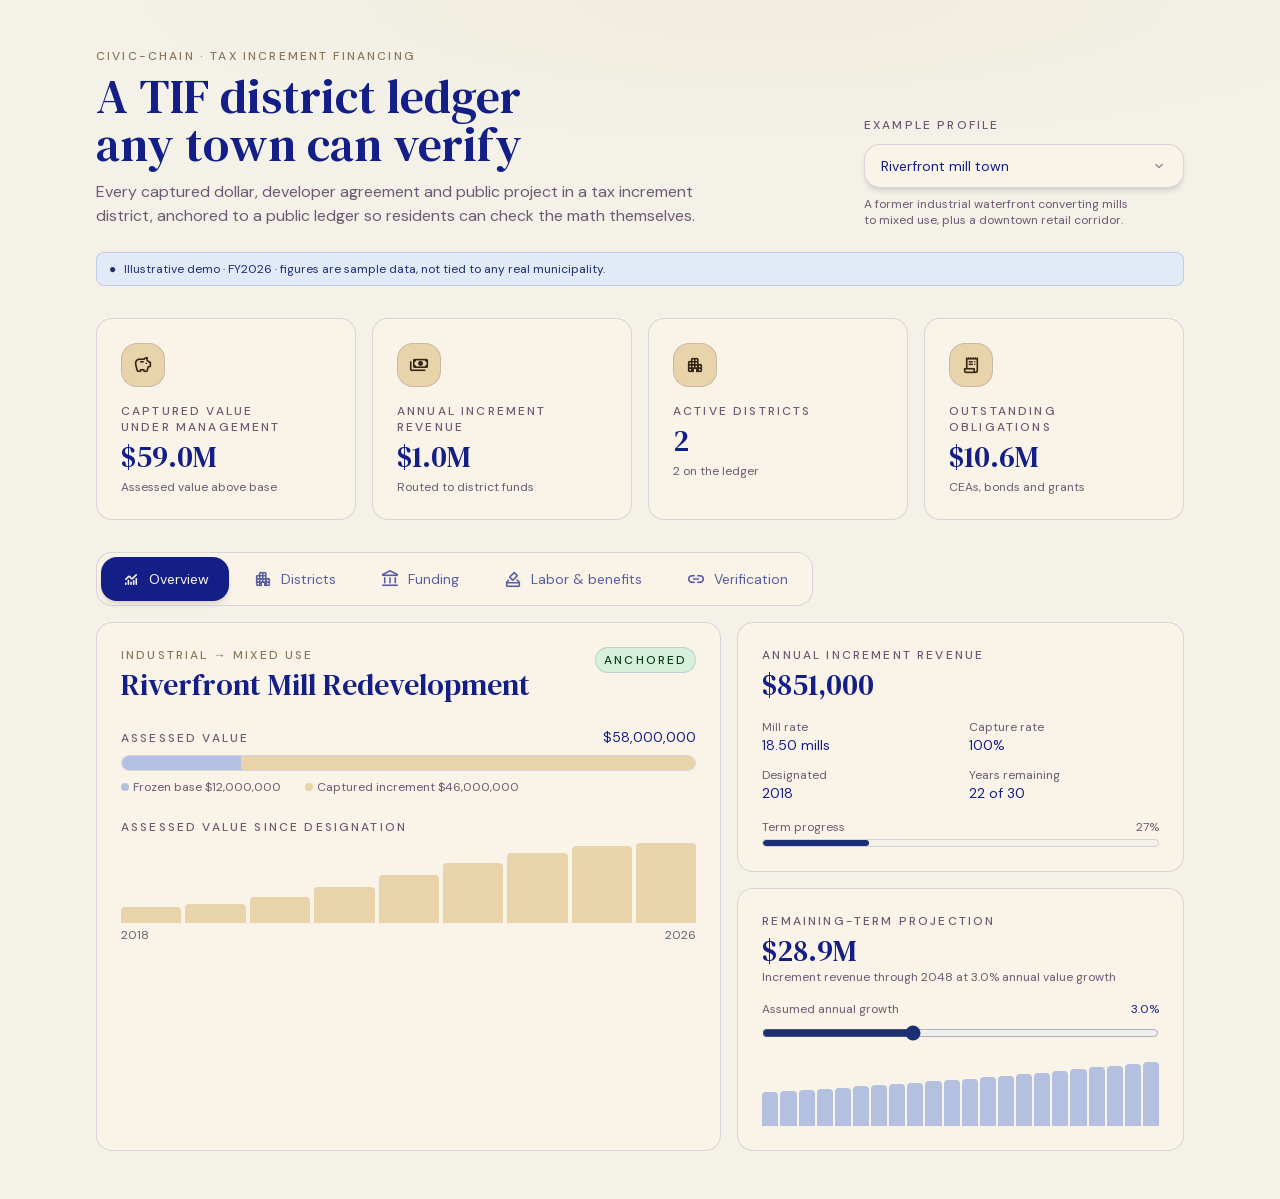
==== index.html @ b34126ed "Add Civic-Chain TIF demo (static bundle) + CTO README Town-agnostic Tax Increment Financing demo: ca" ====
<!DOCTYPE html><html lang="en" class="dm_sans_d89fb377-module__B_rulq__variable dm_serif_text_f4016ba0-module__GzdR8q__variable materialsymbols_67d55a40-module__iyZNXq__variable"><head><meta charSet="utf-8"/><meta name="viewport" content="width=device-width, initial-scale=1"/><link rel="preload" href="/_next/static/media/19155629e56b2aed-s.p.1-yexets919qm.woff2" as="font" crossorigin="" type="font/woff2"/><link rel="preload" href="/_next/static/media/5c285b27cdda1fe8-s.p.2_mbdogr7ni8i.woff2" as="font" crossorigin="" type="font/woff2"/><link rel="stylesheet" href="/_next/static/chunks/31x5f541qaan2.css" data-precedence="next"/><link rel="stylesheet" href="/_next/static/chunks/1svwe5qlc3mb4.css" data-precedence="next"/><link rel="preload" as="script" fetchPriority="low" href="/_next/static/chunks/0evltyps-_69j.js"/><script src="/_next/static/chunks/0n0rui61xd07d.js" async=""></script><script src="/_next/static/chunks/1zg5veasx51wb.js" async=""></script><script src="/_next/static/chunks/3j9pm5otqxm82.js" async=""></script><script src="/_next/static/chunks/turbopack-0pszf2znpla73.js" async=""></script><script src="/_next/static/chunks/1el5-48au3iai.js" async=""></script><script src="/_next/static/chunks/0wm80bg1n35hn.js" async=""></script><script src="/_next/static/chunks/0n3mmz5qof-wd.js" async=""></script><script src="/_next/static/chunks/1zw2zt8p-4kl0.js" async=""></script><script src="/_next/static/chunks/1j52kcwpo0qx_.js" async=""></script><script src="/_next/static/chunks/0-ec484au3zdn.js" async=""></script><script src="/_next/static/chunks/2supyykyu2zxa.js" async=""></script><script src="/_next/static/chunks/3jhwibblhttgg.js" async=""></script><link rel="preload" href="https://www.googletagmanager.com/gtag/js?id=G-XWG2R2RLM5" as="script"/><meta name="next-size-adjust" content=""/><title>Civic-Chain: Tax Increment Financing (Demo)</title><meta name="description" content="Town-agnostic Civic-Chain demo for tax increment financing: captured value, developer agreements, public projects and on-chain verification. Illustrative sample data."/><meta name="application-name" content="Civic-Chain"/><meta property="og:title" content="Civic-Chain | Transparent Municipal Procurement Platform"/><meta property="og:description" content="Civic-Chain is a municipal procurement platform designed for faster payments, transparent records, and clearer public spending."/><meta property="og:url" content="https://civic-chain.com"/><meta property="og:site_name" content="Civic-Chain"/><meta property="og:locale" content="en_US"/><meta property="og:image" content="https://civic-chain.com/brand/civic-chain-social-preview.webp"/><meta property="og:image:type" content="image/webp"/><meta property="og:image:width" content="3840"/><meta property="og:image:height" content="2160"/><meta property="og:image:alt" content="Civic-Chain logo beside a town hall illustration."/><meta property="og:type" content="website"/><meta name="twitter:card" content="summary_large_image"/><meta name="twitter:title" content="Civic-Chain | Transparent Municipal Procurement Platform"/><meta name="twitter:description" content="Civic-Chain is a municipal procurement platform designed for faster payments, transparent records, and clearer public spending."/><meta name="twitter:image" content="https://civic-chain.com/brand/civic-chain-social-preview.webp"/><meta name="twitter:image:alt" content="Civic-Chain logo beside a town hall illustration."/><meta name="twitter:image:type" content="image/webp"/><meta name="twitter:image:width" content="3840"/><meta name="twitter:image:height" content="2160"/><link rel="icon" href="/brand/favico.png" sizes="64x64" type="image/png"/><script src="/_next/static/chunks/0cz1d0mv5g_q7.js" noModule=""></script></head><body><div hidden=""><!--$--><!--/$--></div><script type="application/ld+json">{"@context":"https://schema.org","@type":"Organization","@id":"https://civic-chain.com/#organization","name":"Civic-Chain","url":"https://civic-chain.com","logo":"https://civic-chain.com/brand/civic-chain-logo.svg","description":"Civic-Chain is a municipal procurement platform designed for faster payments, transparent records, and clearer public spending.","founder":[{"@type":"Person","name":"Justin Harvey","jobTitle":"Chief Product Officer","sameAs":"https://www.linkedin.com/in/justin-harvey-cspo/"},{"@type":"Person","name":"Michael Stansfield","jobTitle":"Chief Executive Officer","sameAs":"https://www.linkedin.com/in/michael-s-9144b096/"},{"@type":"Person","name":"Daniel Durante","jobTitle":"Chief Technology Officer","sameAs":"https://www.linkedin.com/in/daniel-durante/"}]}</script><script type="application/ld+json">{"@context":"https://schema.org","@type":"WebSite","@id":"https://civic-chain.com/#website","name":"Civic-Chain","url":"https://civic-chain.com","description":"Civic-Chain is a municipal procurement platform designed for faster payments, transparent records, and clearer public spending.","publisher":{"@id":"https://civic-chain.com/#organization"}}</script><main class="mx-auto min-h-screen w-full max-w-6xl px-4 py-8 lg:px-8 lg:py-12"><header class="flex flex-col gap-6"><div class="flex flex-col justify-between gap-5 md:flex-row md:items-end"><div class="max-w-2xl"><p class="captions text-gold-600">Civic-Chain · Tax increment financing</p><h1 class="mt-2 h4 text-blue-900 lg:h3">A TIF district ledger any town can verify</h1><p class="mt-3 body text-slate-500">Every captured dollar, developer agreement and public project in a tax increment district, anchored to a public ledger so residents can check the math themselves.</p></div><div class="w-full max-w-xs"><label class="captions text-slate-500" for="tif-profile">Example profile</label><button type="button" role="combobox" aria-controls="radix-_R_klbsnnb_" aria-expanded="false" aria-autocomplete="none" dir="ltr" data-state="closed" class="shadow-md rounded-2xl flex min-h-11 w-full items-center justify-between whitespace-nowrap border border-blue-900/10 bg-cream-50 px-4 py-2 body-sm text-foreground data-[placeholder]:text-slate-500 focus:outline-none focus:ring-2 focus:ring-ring focus:ring-offset-2 focus:ring-offset-background disabled:cursor-not-allowed disabled:opacity-50 [&amp;&gt;span]:line-clamp-1 mt-2" id="tif-profile" aria-label="Example municipality profile"><span style="pointer-events:none"></span><span class="material-symbols-rounded icon-sz-xs h-4 w-4 text-slate-500 opacity-70" aria-hidden="true">expand_more</span></button><select aria-hidden="true" tabindex="-1" style="position:absolute;border:0;width:1px;height:1px;padding:0;margin:-1px;overflow:hidden;clip:rect(0, 0, 0, 0);white-space:nowrap;word-wrap:normal"></select><p class="mt-2 body-xs text-slate-500">A former industrial waterfront converting mills to mixed use, plus a downtown retail corridor.</p></div></div><div class="flex items-center gap-2 rounded-lg border border-blue-900/10 bg-blue-100 px-3 py-2 body-xs text-blue-700"><span aria-hidden="true">●</span><span>Illustrative demo · <!-- -->FY2026<!-- --> · figures are sample data, not tied to any real municipality.</span></div></header><div class="mt-8 grid gap-4 sm:grid-cols-2 lg:grid-cols-4"><div class="rounded-2xl surface-card border border-cream-300 bg-cream-50 text-blue-900 ctl-tone-cream p-5 lg:p-6"><span class="inline-flex shrink-0 items-center justify-center size-11 rounded-2xl border border-gold-800/45 bg-gold-300 text-gold-800"><span class="material-symbols-rounded icon-sz-sm" aria-hidden="true">savings</span></span><p class="mt-4 captions text-slate-500">Captured value under management</p><p class="mt-1 h4 tabular-nums text-blue-900">$59.0M</p><p class="mt-1 body-xs text-slate-500">Assessed value above base</p></div><div class="rounded-2xl surface-card border border-cream-300 bg-cream-50 text-blue-900 ctl-tone-cream p-5 lg:p-6"><span class="inline-flex shrink-0 items-center justify-center size-11 rounded-2xl border border-gold-800/45 bg-gold-300 text-gold-800"><span class="material-symbols-rounded icon-sz-sm" aria-hidden="true">payments</span></span><p class="mt-4 captions text-slate-500">Annual increment revenue</p><p class="mt-1 h4 tabular-nums text-blue-900">$1.0M</p><p class="mt-1 body-xs text-slate-500">Routed to district funds</p></div><div class="rounded-2xl surface-card border border-cream-300 bg-cream-50 text-blue-900 ctl-tone-cream p-5 lg:p-6"><span class="inline-flex shrink-0 items-center justify-center size-11 rounded-2xl border border-gold-800/45 bg-gold-300 text-gold-800"><span class="material-symbols-rounded icon-sz-sm" aria-hidden="true">apartment</span></span><p class="mt-4 captions text-slate-500">Active districts</p><p class="mt-1 h4 tabular-nums text-blue-900">2</p><p class="mt-1 body-xs text-slate-500">2 on the ledger</p></div><div class="rounded-2xl surface-card border border-cream-300 bg-cream-50 text-blue-900 ctl-tone-cream p-5 lg:p-6"><span class="inline-flex shrink-0 items-center justify-center size-11 rounded-2xl border border-gold-800/45 bg-gold-300 text-gold-800"><span class="material-symbols-rounded icon-sz-sm" aria-hidden="true">receipt_long</span></span><p class="mt-4 captions text-slate-500">Outstanding obligations</p><p class="mt-1 h4 tabular-nums text-blue-900">$10.6M</p><p class="mt-1 body-xs text-slate-500">CEAs, bonds and grants</p></div></div><section class="mt-8"><div class=""><div role="tablist" aria-label="TIF views" aria-orientation="horizontal" class="inline-flex flex-wrap gap-1 rounded-2xl border border-border bg-cream-50 ctl-tone-cream p-1"><button class="group/button inline-flex items-center justify-center gap-2 whitespace-nowrap font-medium outline-none transition-all duration-[var(--dur-fast)] ease-[var(--ease-soft)] focus-visible:ring-2 focus-visible:ring-ring focus-visible:ring-offset-2 focus-visible:ring-offset-background disabled:pointer-events-none disabled:opacity-50 motion-reduce:transition-none motion-reduce:hover:translate-y-0 motion-reduce:hover:scale-100 [&amp;_svg]:pointer-events-none [&amp;_svg]:size-4 shrink-0 rounded-2xl btn-filled shadow-md hover:shadow-lg active:shadow-md hover:-translate-y-0.5 hover:scale-[1.01] active:translate-y-0 active:scale-[0.985] h-11 px-5 body-sm" id="_R_dbsnnb_-tab-overview" type="button" role="tab" aria-selected="true" aria-controls="_R_dbsnnb_-panel-overview" tabindex="0"><span class="material-symbols-rounded icon-sz-sm" aria-hidden="true">monitoring</span>Overview</button><button class="group/button inline-flex items-center justify-center gap-2 whitespace-nowrap font-medium outline-none transition-all duration-[var(--dur-fast)] ease-[var(--ease-soft)] focus-visible:ring-2 focus-visible:ring-ring focus-visible:ring-offset-2 focus-visible:ring-offset-background disabled:pointer-events-none disabled:opacity-50 motion-reduce:transition-none motion-reduce:hover:translate-y-0 motion-reduce:hover:scale-100 [&amp;_svg]:pointer-events-none [&amp;_svg]:size-4 shrink-0 rounded-2xl btn-ghost active:scale-[0.985] h-11 px-5 body-sm" id="_R_dbsnnb_-tab-districts" type="button" role="tab" aria-selected="false" aria-controls="_R_dbsnnb_-panel-districts" tabindex="-1"><span class="material-symbols-rounded icon-sz-sm" aria-hidden="true">apartment</span>Districts</button><button class="group/button inline-flex items-center justify-center gap-2 whitespace-nowrap font-medium outline-none transition-all duration-[var(--dur-fast)] ease-[var(--ease-soft)] focus-visible:ring-2 focus-visible:ring-ring focus-visible:ring-offset-2 focus-visible:ring-offset-background disabled:pointer-events-none disabled:opacity-50 motion-reduce:transition-none motion-reduce:hover:translate-y-0 motion-reduce:hover:scale-100 [&amp;_svg]:pointer-events-none [&amp;_svg]:size-4 shrink-0 rounded-2xl btn-ghost active:scale-[0.985] h-11 px-5 body-sm" id="_R_dbsnnb_-tab-funding" type="button" role="tab" aria-selected="false" aria-controls="_R_dbsnnb_-panel-funding" tabindex="-1"><span class="material-symbols-rounded icon-sz-sm" aria-hidden="true">account_balance</span>Funding</button><button class="group/button inline-flex items-center justify-center gap-2 whitespace-nowrap font-medium outline-none transition-all duration-[var(--dur-fast)] ease-[var(--ease-soft)] focus-visible:ring-2 focus-visible:ring-ring focus-visible:ring-offset-2 focus-visible:ring-offset-background disabled:pointer-events-none disabled:opacity-50 motion-reduce:transition-none motion-reduce:hover:translate-y-0 motion-reduce:hover:scale-100 [&amp;_svg]:pointer-events-none [&amp;_svg]:size-4 shrink-0 rounded-2xl btn-ghost active:scale-[0.985] h-11 px-5 body-sm" id="_R_dbsnnb_-tab-labor" type="button" role="tab" aria-selected="false" aria-controls="_R_dbsnnb_-panel-labor" tabindex="-1"><span class="material-symbols-rounded icon-sz-sm" aria-hidden="true">how_to_vote</span>Labor &amp; benefits</button><button class="group/button inline-flex items-center justify-center gap-2 whitespace-nowrap font-medium outline-none transition-all duration-[var(--dur-fast)] ease-[var(--ease-soft)] focus-visible:ring-2 focus-visible:ring-ring focus-visible:ring-offset-2 focus-visible:ring-offset-background disabled:pointer-events-none disabled:opacity-50 motion-reduce:transition-none motion-reduce:hover:translate-y-0 motion-reduce:hover:scale-100 [&amp;_svg]:pointer-events-none [&amp;_svg]:size-4 shrink-0 rounded-2xl btn-ghost active:scale-[0.985] h-11 px-5 body-sm" id="_R_dbsnnb_-tab-verify" type="button" role="tab" aria-selected="false" aria-controls="_R_dbsnnb_-panel-verify" tabindex="-1"><span class="material-symbols-rounded icon-sz-sm" aria-hidden="true">link</span>Verification</button></div><div role="tabpanel" id="_R_dbsnnb_-panel-overview" aria-labelledby="_R_dbsnnb_-tab-overview" class="mt-4 body-sm text-current/70"><div class="grid gap-4 lg:grid-cols-[1.4fr_1fr]"><div class="rounded-2xl surface-card border border-cream-300 bg-cream-50 text-blue-900 ctl-tone-cream p-5 lg:p-6"><div class="flex flex-wrap items-start justify-between gap-3"><div><p class="captions text-gold-600">Industrial → mixed use</p><h2 class="mt-1 h4 text-blue-900">Riverfront Mill Redevelopment</h2></div><span class="inline-flex items-center gap-2 captions rounded-2xl border px-2 py-1 border-green-900/12 bg-green-100 text-green-900">Anchored</span></div><div class="mt-6"><div class="flex items-baseline justify-between"><p class="captions text-slate-500">Assessed value</p><p class="body-sm tabular-nums text-blue-900">$58,000,000</p></div><div class="mt-2 flex h-4 w-full overflow-hidden rounded-lg border border-blue-900/10"><div class="h-full bg-blue-300" style="width:20.689655172413794%" aria-hidden="true"></div><div class="h-full bg-gold-300" style="width:79.3103448275862%" aria-hidden="true"></div></div><div class="mt-2 flex flex-wrap gap-x-6 gap-y-1 body-xs text-slate-500"><span class="inline-flex items-center gap-1"><span class="inline-block size-2 rounded-full bg-blue-300" aria-hidden="true"></span>Frozen base <!-- -->$12,000,000</span><span class="inline-flex items-center gap-1"><span class="inline-block size-2 rounded-full bg-gold-300" aria-hidden="true"></span>Captured increment <!-- -->$46,000,000</span></div></div><div class="mt-6"><p class="captions text-slate-500">Assessed value since designation</p><div class="mt-2 flex h-20 items-end gap-1" role="img" aria-label="Assessed value rising since designation"><div class="flex-1 rounded-t-sm bg-gold-300" style="height:20%"></div><div class="flex-1 rounded-t-sm bg-gold-300" style="height:23.4375%"></div><div class="flex-1 rounded-t-sm bg-gold-300" style="height:32.5%"></div><div class="flex-1 rounded-t-sm bg-gold-300" style="height:45.3125%"></div><div class="flex-1 rounded-t-sm bg-gold-300" style="height:60%"></div><div class="flex-1 rounded-t-sm bg-gold-300" style="height:74.6875%"></div><div class="flex-1 rounded-t-sm bg-gold-300" style="height:87.5%"></div><div class="flex-1 rounded-t-sm bg-gold-300" style="height:96.5625%"></div><div class="flex-1 rounded-t-sm bg-gold-300" style="height:100%"></div></div><div class="mt-1 flex justify-between body-xs text-slate-500"><span class="tabular-nums">2018</span><span class="tabular-nums">2026</span></div></div></div><div class="grid gap-4"><div class="rounded-2xl surface-card border border-cream-300 bg-cream-50 text-blue-900 ctl-tone-cream p-5 lg:p-6"><p class="captions text-slate-500">Annual increment revenue</p><p class="mt-1 h4 tabular-nums text-blue-900">$851,000</p><dl class="mt-4 grid grid-cols-2 gap-x-4 gap-y-3 body-sm"><div><dt class="body-xs text-slate-500">Mill rate</dt><dd class="body-sm tabular-nums text-blue-900">18.50 mills</dd></div><div><dt class="body-xs text-slate-500">Capture rate</dt><dd class="body-sm tabular-nums text-blue-900">100%</dd></div><div><dt class="body-xs text-slate-500">Designated</dt><dd class="body-sm tabular-nums text-blue-900">2018</dd></div><div><dt class="body-xs text-slate-500">Years remaining</dt><dd class="body-sm tabular-nums text-blue-900">22 of 30</dd></div></dl><div class="mt-4"><div class="flex items-baseline justify-between body-xs text-slate-500"><span>Term progress</span><span class="tabular-nums">27%</span></div><div class="mt-1 h-2 w-full overflow-hidden rounded-full border border-blue-900/10 bg-cream-100"><div class="h-full rounded-full bg-blue-700" style="width:26.666666666666668%" aria-hidden="true"></div></div></div></div><div class="rounded-2xl surface-card border border-cream-300 bg-cream-50 text-blue-900 ctl-tone-cream p-5 lg:p-6"><p class="captions text-slate-500">Remaining-term projection</p><p class="mt-1 h4 tabular-nums text-blue-900">$28.9M</p><p class="body-xs text-slate-500">Increment revenue through <!-- -->2048<!-- --> at<!-- --> <!-- -->3.0%<!-- --> annual value growth</p><label class="mt-4 flex items-center justify-between body-xs text-slate-500" for="tif-growth"><span>Assumed annual growth</span><span class="tabular-nums text-blue-900">3.0%</span></label><input id="tif-growth" type="range" min="0" max="8" step="0.5" class="mt-2 w-full accent-blue-700" value="3"/><div class="mt-4 flex h-16 items-end gap-0.5" aria-hidden="true"><div class="flex-1 rounded-t-sm bg-blue-300" style="height:53.34133696896658%" title="2027: $883,190"></div><div class="flex-1 rounded-t-sm bg-blue-300" style="height:54.968407436410686%" title="2028: $916,346"></div><div class="flex-1 rounded-t-sm bg-blue-300" style="height:56.64429001787812%" title="2029: $950,496"></div><div class="flex-1 rounded-t-sm bg-blue-300" style="height:58.37044907678958%" title="2030: $985,671"></div><div class="flex-1 rounded-t-sm bg-blue-300" style="height:60.148392907468384%" title="2031: $1,021,901"></div><div class="flex-1 rounded-t-sm bg-blue-300" style="height:61.97967505306756%" title="2032: $1,059,218"></div><div class="flex-1 rounded-t-sm bg-blue-300" style="height:63.8658956630347%" title="2033: $1,097,655"></div><div class="flex-1 rounded-t-sm bg-blue-300" style="height:65.80870289130085%" title="2034: $1,137,244"></div><div class="flex-1 rounded-t-sm bg-blue-300" style="height:67.809794336415%" title="2035: $1,178,022"></div><div class="flex-1 rounded-t-sm bg-blue-300" style="height:69.87091852488254%" title="2036: $1,220,022"></div><div class="flex-1 rounded-t-sm bg-blue-300" style="height:71.99387643900414%" title="2037: $1,263,283"></div><div class="flex-1 rounded-t-sm bg-blue-300" style="height:74.18052309054937%" title="2038: $1,307,841"></div><div class="flex-1 rounded-t-sm bg-blue-300" style="height:76.43276914164097%" title="2039: $1,353,737"></div><div class="flex-1 rounded-t-sm bg-blue-300" style="height:78.75258257426532%" title="2040: $1,401,009"></div><div class="flex-1 rounded-t-sm bg-blue-300" style="height:81.1419904098684%" title="2041: $1,449,699"></div><div class="flex-1 rounded-t-sm bg-blue-300" style="height:83.60308048053956%" title="2042: $1,499,850"></div><div class="flex-1 rounded-t-sm bg-blue-300" style="height:86.13800325333088%" title="2043: $1,551,506"></div><div class="flex-1 rounded-t-sm bg-blue-300" style="height:88.74897370930591%" title="2044: $1,604,711"></div><div class="flex-1 rounded-t-sm bg-blue-300" style="height:91.43827327896021%" title="2045: $1,659,512"></div><div class="flex-1 rounded-t-sm bg-blue-300" style="height:94.20825183570415%" title="2046: $1,715,957"></div><div class="flex-1 rounded-t-sm bg-blue-300" style="height:97.06132974915037%" title="2047: $1,774,096"></div><div class="flex-1 rounded-t-sm bg-blue-300" style="height:100%" title="2048: $1,833,979"></div></div></div></div></div></div></div></section></main><!--$--><!--/$--><script src="/_next/static/chunks/0evltyps-_69j.js" id="_R_" async=""></script><script>(self.__next_f=self.__next_f||[]).push([0])</script><script>self.__next_f.push([1,"1:\"$Sreact.fragment\"\n2:I[39756,[\"/_next/static/chunks/1el5-48au3iai.js\",\"/_next/static/chunks/0wm80bg1n35hn.js\"],\"default\"]\n3:I[37457,[\"/_next/static/chunks/1el5-48au3iai.js\",\"/_next/static/chunks/0wm80bg1n35hn.js\"],\"default\"]\n4:I[79520,[\"/_next/static/chunks/1el5-48au3iai.js\",\"/_next/static/chunks/0wm80bg1n35hn.js\"],\"\"]\n9:I[68027,[\"/_next/static/chunks/1el5-48au3iai.js\",\"/_next/static/chunks/0wm80bg1n35hn.js\"],\"default\",1]\n:HL[\"/_next/static/chunks/31x5f541qaan2.css\",\"style\"]\n:HL[\"/_next/static/chunks/1svwe5qlc3mb4.css\",\"style\"]\n:HL[\"/_next/static/media/19155629e56b2aed-s.p.1-yexets919qm.woff2\",\"font\",{\"crossOrigin\":\"\",\"type\":\"font/woff2\"}]\n:HL[\"/_next/static/media/5c285b27cdda1fe8-s.p.2_mbdogr7ni8i.woff2\",\"font\",{\"crossOrigin\":\"\",\"type\":\"font/woff2\"}]\n"])</script><script>self.__next_f.push([1,"0:{\"P\":null,\"c\":[\"\",\"tif\"],\"q\":\"\",\"i\":false,\"f\":[[[\"\",{\"children\":[\"tif\",{\"children\":[\"__PAGE__\",{}]}]},\"$undefined\",\"$undefined\",16],[[\"$\",\"$1\",\"c\",{\"children\":[[[\"$\",\"link\",\"0\",{\"rel\":\"stylesheet\",\"href\":\"/_next/static/chunks/31x5f541qaan2.css\",\"precedence\":\"next\",\"crossOrigin\":\"$undefined\",\"nonce\":\"$undefined\"}],[\"$\",\"link\",\"1\",{\"rel\":\"stylesheet\",\"href\":\"/_next/static/chunks/1svwe5qlc3mb4.css\",\"precedence\":\"next\",\"crossOrigin\":\"$undefined\",\"nonce\":\"$undefined\"}],[\"$\",\"script\",\"script-0\",{\"src\":\"/_next/static/chunks/1el5-48au3iai.js\",\"async\":true,\"nonce\":\"$undefined\"}],[\"$\",\"script\",\"script-1\",{\"src\":\"/_next/static/chunks/0wm80bg1n35hn.js\",\"async\":true,\"nonce\":\"$undefined\"}]],[\"$\",\"html\",null,{\"lang\":\"en\",\"className\":\"dm_sans_d89fb377-module__B_rulq__variable dm_serif_text_f4016ba0-module__GzdR8q__variable materialsymbols_67d55a40-module__iyZNXq__variable\",\"suppressHydrationWarning\":true,\"children\":[\"$\",\"body\",null,{\"suppressHydrationWarning\":true,\"children\":[[\"$\",\"script\",null,{\"type\":\"application/ld+json\",\"dangerouslySetInnerHTML\":{\"__html\":\"{\\\"@context\\\":\\\"https://schema.org\\\",\\\"@type\\\":\\\"Organization\\\",\\\"@id\\\":\\\"https://civic-chain.com/#organization\\\",\\\"name\\\":\\\"Civic-Chain\\\",\\\"url\\\":\\\"https://civic-chain.com\\\",\\\"logo\\\":\\\"https://civic-chain.com/brand/civic-chain-logo.svg\\\",\\\"description\\\":\\\"Civic-Chain is a municipal procurement platform designed for faster payments, transparent records, and clearer public spending.\\\",\\\"founder\\\":[{\\\"@type\\\":\\\"Person\\\",\\\"name\\\":\\\"Justin Harvey\\\",\\\"jobTitle\\\":\\\"Chief Product Officer\\\",\\\"sameAs\\\":\\\"https://www.linkedin.com/in/justin-harvey-cspo/\\\"},{\\\"@type\\\":\\\"Person\\\",\\\"name\\\":\\\"Michael Stansfield\\\",\\\"jobTitle\\\":\\\"Chief Executive Officer\\\",\\\"sameAs\\\":\\\"https://www.linkedin.com/in/michael-s-9144b096/\\\"},{\\\"@type\\\":\\\"Person\\\",\\\"name\\\":\\\"Daniel Durante\\\",\\\"jobTitle\\\":\\\"Chief Technology Officer\\\",\\\"sameAs\\\":\\\"https://www.linkedin.com/in/daniel-durante/\\\"}]}\"}}],[\"$\",\"script\",null,{\"type\":\"application/ld+json\",\"dangerouslySetInnerHTML\":{\"__html\":\"{\\\"@context\\\":\\\"https://schema.org\\\",\\\"@type\\\":\\\"WebSite\\\",\\\"@id\\\":\\\"https://civic-chain.com/#website\\\",\\\"name\\\":\\\"Civic-Chain\\\",\\\"url\\\":\\\"https://civic-chain.com\\\",\\\"description\\\":\\\"Civic-Chain is a municipal procurement platform designed for faster payments, transparent records, and clearer public spending.\\\",\\\"publisher\\\":{\\\"@id\\\":\\\"https://civic-chain.com/#organization\\\"}}\"}}],[\"$\",\"$L2\",null,{\"parallelRouterKey\":\"children\",\"error\":\"$undefined\",\"errorStyles\":\"$undefined\",\"errorScripts\":\"$undefined\",\"template\":[\"$\",\"$L3\",null,{}],\"templateStyles\":\"$undefined\",\"templateScripts\":\"$undefined\",\"notFound\":[[[\"$\",\"title\",null,{\"children\":\"404: This page could not be found.\"}],[\"$\",\"div\",null,{\"style\":{\"fontFamily\":\"system-ui,\\\"Segoe UI\\\",Roboto,Helvetica,Arial,sans-serif,\\\"Apple Color Emoji\\\",\\\"Segoe UI Emoji\\\"\",\"height\":\"100vh\",\"textAlign\":\"center\",\"display\":\"flex\",\"flexDirection\":\"column\",\"alignItems\":\"center\",\"justifyContent\":\"center\"},\"children\":[\"$\",\"div\",null,{\"children\":[[\"$\",\"style\",null,{\"dangerouslySetInnerHTML\":{\"__html\":\"body{color:#000;background:#fff;margin:0}.next-error-h1{border-right:1px solid rgba(0,0,0,.3)}@media (prefers-color-scheme:dark){body{color:#fff;background:#000}.next-error-h1{border-right:1px solid rgba(255,255,255,.3)}}\"}}],[\"$\",\"h1\",null,{\"className\":\"next-error-h1\",\"style\":{\"display\":\"inline-block\",\"margin\":\"0 20px 0 0\",\"padding\":\"0 23px 0 0\",\"fontSize\":24,\"fontWeight\":500,\"verticalAlign\":\"top\",\"lineHeight\":\"49px\"},\"children\":404}],[\"$\",\"div\",null,{\"style\":{\"display\":\"inline-block\"},\"children\":[\"$\",\"h2\",null,{\"style\":{\"fontSize\":14,\"fontWeight\":400,\"lineHeight\":\"49px\",\"margin\":0},\"children\":\"This page could not be found.\"}]}]]}]}]],[]],\"forbidden\":\"$undefined\",\"unauthorized\":\"$undefined\"}],[\"$\",\"$L4\",null,{\"src\":\"https://www.googletagmanager.com/gtag/js?id=G-XWG2R2RLM5\",\"strategy\":\"afterInteractive\"}],[\"$\",\"$L4\",null,{\"id\":\"gtag-init\",\"strategy\":\"afterInteractive\",\"children\":\"\\n          window.dataLayer = window.dataLayer || [];\\n          function gtag(){dataLayer.push(arguments);}\\n          gtag('js', new Date());\\n          gtag('config', 'G-XWG2R2RLM5');\\n        \"}],[\"$\",\"$L4\",null,{\"id\":\"ms-clarity\",\"strategy\":\"afterInteractive\",\"children\":\"\\n          (function(c,l,a,r,i,t,y){\\n              c[a]=c[a]||function(){(c[a].q=c[a].q||[]).push(arguments)};\\n              t=l.createElement(r);t.async=1;t.src=\\\"https://www.clarity.ms/tag/\\\"+i;\\n              y=l.getElementsByTagName(r)[0];y.parentNode.insertBefore(t,y);\\n          })(window, document, \\\"clarity\\\", \\\"script\\\", \\\"yp4mywizrt\\\");\\n        \"}]]}]}]]}],{\"children\":[\"$L5\",{\"children\":[\"$L6\",{},null,false,null]},null,false,\"$@7\"]},null,false,null],\"$L8\",false]],\"m\":\"$undefined\",\"G\":[\"$9\",[\"$La\",\"$Lb\"]],\"S\":true,\"h\":null,\"s\":\"$undefined\",\"l\":\"$undefined\",\"p\":\"$undefined\",\"d\":\"$undefined\",\"b\":\"DOU7jm4STkRsx7gp9caPb\"}\n"])</script><script>self.__next_f.push([1,"c:I[84134,[\"/_next/static/chunks/1el5-48au3iai.js\",\"/_next/static/chunks/0wm80bg1n35hn.js\",\"/_next/static/chunks/0n3mmz5qof-wd.js\",\"/_next/static/chunks/1zw2zt8p-4kl0.js\",\"/_next/static/chunks/1j52kcwpo0qx_.js\",\"/_next/static/chunks/0-ec484au3zdn.js\",\"/_next/static/chunks/2supyykyu2zxa.js\",\"/_next/static/chunks/3jhwibblhttgg.js\"],\"TifDemo\"]\nd:I[97367,[\"/_next/static/chunks/1el5-48au3iai.js\",\"/_next/static/chunks/0wm80bg1n35hn.js\"],\"OutletBoundary\"]\ne:\"$Sreact.suspense\"\n11:I[97367,[\"/_next/static/chunks/1el5-48au3iai.js\",\"/_next/static/chunks/0wm80bg1n35hn.js\"],\"ViewportBoundary\"]\n13:I[97367,[\"/_next/static/chunks/1el5-48au3iai.js\",\"/_next/static/chunks/0wm80bg1n35hn.js\"],\"MetadataBoundary\"]\n5:[\"$\",\"$1\",\"c\",{\"children\":[null,[\"$\",\"$L2\",null,{\"parallelRouterKey\":\"children\",\"error\":\"$undefined\",\"errorStyles\":\"$undefined\",\"errorScripts\":\"$undefined\",\"template\":[\"$\",\"$L3\",null,{}],\"templateStyles\":\"$undefined\",\"templateScripts\":\"$undefined\",\"notFound\":\"$undefined\",\"forbidden\":\"$undefined\",\"unauthorized\":\"$undefined\"}]]}]\n6:[\"$\",\"$1\",\"c\",{\"children\":[[\"$\",\"$Lc\",null,{}],[[\"$\",\"script\",\"script-0\",{\"src\":\"/_next/static/chunks/0n3mmz5qof-wd.js\",\"async\":true,\"nonce\":\"$undefined\"}],[\"$\",\"script\",\"script-1\",{\"src\":\"/_next/static/chunks/1zw2zt8p-4kl0.js\",\"async\":true,\"nonce\":\"$undefined\"}],[\"$\",\"script\",\"script-2\",{\"src\":\"/_next/static/chunks/1j52kcwpo0qx_.js\",\"async\":true,\"nonce\":\"$undefined\"}],[\"$\",\"script\",\"script-3\",{\"src\":\"/_next/static/chunks/0-ec484au3zdn.js\",\"async\":true,\"nonce\":\"$undefined\"}],[\"$\",\"script\",\"script-4\",{\"src\":\"/_next/static/chunks/2supyykyu2zxa.js\",\"async\":true,\"nonce\":\"$undefined\"}],[\"$\",\"script\",\"script-5\",{\"src\":\"/_next/static/chunks/3jhwibblhttgg.js\",\"async\":true,\"nonce\":\"$undefined\"}]],[\"$\",\"$Ld\",null,{\"children\":[\"$\",\"$e\",null,{\"name\":\"Next.MetadataOutlet\",\"children\":\"$@f\"}]}]]}]\n10:[]\n7:\"$W10\"\n8:[\"$\",\"$1\",\"h\",{\"children\":[null,[\"$\",\"$L11\",null,{\"children\":\"$L12\"}],[\"$\",\"div\",null,{\"hidden\":true,\"children\":[\"$\",\"$L13\",null,{\"children\":[\"$\",\"$e\",null,{\"name\":\"Next.Metadata\",\"children\":\"$L14\"}]}]}],[\"$\",\"meta\",null,{\"name\":\"next-size-adjust\",\"content\":\"\"}]]}]\na:[\"$\",\"link\",\"0\",{\"rel\":\"stylesheet\",\"href\":\"/_next/static/chunks/31x5f541qaan2.css\",\"precedence\":\"next\",\"crossOrigin\":\"$undefined\",\"nonce\":\"$undefined\"}]\nb:[\"$\",\"link\",\"1\",{\"rel\":\"stylesheet\",\"href\":\"/_next/static/chunks/1svwe5qlc3mb4.css\",\"precedence\":\"next\",\"crossOrigin\":\"$undefined\",\"nonce\":\"$undefined\"}]\n"])</script><script>self.__next_f.push([1,"12:[[\"$\",\"meta\",\"0\",{\"charSet\":\"utf-8\"}],[\"$\",\"meta\",\"1\",{\"name\":\"viewport\",\"content\":\"width=device-width, initial-scale=1\"}]]\n"])</script><script>self.__next_f.push([1,"15:I[27201,[\"/_next/static/chunks/1el5-48au3iai.js\",\"/_next/static/chunks/0wm80bg1n35hn.js\"],\"IconMark\"]\nf:null\n"])</script><script>self.__next_f.push([1,"14:[[\"$\",\"title\",\"0\",{\"children\":\"Civic-Chain: Tax Increment Financing (Demo)\"}],[\"$\",\"meta\",\"1\",{\"name\":\"description\",\"content\":\"Town-agnostic Civic-Chain demo for tax increment financing: captured value, developer agreements, public projects and on-chain verification. Illustrative sample data.\"}],[\"$\",\"meta\",\"2\",{\"name\":\"application-name\",\"content\":\"Civic-Chain\"}],[\"$\",\"meta\",\"3\",{\"property\":\"og:title\",\"content\":\"Civic-Chain | Transparent Municipal Procurement Platform\"}],[\"$\",\"meta\",\"4\",{\"property\":\"og:description\",\"content\":\"Civic-Chain is a municipal procurement platform designed for faster payments, transparent records, and clearer public spending.\"}],[\"$\",\"meta\",\"5\",{\"property\":\"og:url\",\"content\":\"https://civic-chain.com\"}],[\"$\",\"meta\",\"6\",{\"property\":\"og:site_name\",\"content\":\"Civic-Chain\"}],[\"$\",\"meta\",\"7\",{\"property\":\"og:locale\",\"content\":\"en_US\"}],[\"$\",\"meta\",\"8\",{\"property\":\"og:image\",\"content\":\"https://civic-chain.com/brand/civic-chain-social-preview.webp\"}],[\"$\",\"meta\",\"9\",{\"property\":\"og:image:type\",\"content\":\"image/webp\"}],[\"$\",\"meta\",\"10\",{\"property\":\"og:image:width\",\"content\":\"3840\"}],[\"$\",\"meta\",\"11\",{\"property\":\"og:image:height\",\"content\":\"2160\"}],[\"$\",\"meta\",\"12\",{\"property\":\"og:image:alt\",\"content\":\"Civic-Chain logo beside a town hall illustration.\"}],[\"$\",\"meta\",\"13\",{\"property\":\"og:type\",\"content\":\"website\"}],[\"$\",\"meta\",\"14\",{\"name\":\"twitter:card\",\"content\":\"summary_large_image\"}],[\"$\",\"meta\",\"15\",{\"name\":\"twitter:title\",\"content\":\"Civic-Chain | Transparent Municipal Procurement Platform\"}],[\"$\",\"meta\",\"16\",{\"name\":\"twitter:description\",\"content\":\"Civic-Chain is a municipal procurement platform designed for faster payments, transparent records, and clearer public spending.\"}],[\"$\",\"meta\",\"17\",{\"name\":\"twitter:image\",\"content\":\"https://civic-chain.com/brand/civic-chain-social-preview.webp\"}],[\"$\",\"meta\",\"18\",{\"name\":\"twitter:image:alt\",\"content\":\"Civic-Chain logo beside a town hall illustration.\"}],[\"$\",\"meta\",\"19\",{\"name\":\"twitter:image:type\",\"content\":\"image/webp\"}],[\"$\",\"meta\",\"20\",{\"name\":\"twitter:image:width\",\"content\":\"3840\"}],[\"$\",\"meta\",\"21\",{\"name\":\"twitter:image:height\",\"content\":\"2160\"}],[\"$\",\"link\",\"22\",{\"rel\":\"icon\",\"href\":\"/brand/favico.png\",\"sizes\":\"64x64\",\"type\":\"image/png\"}],[\"$\",\"$L15\",\"23\",{}]]\n"])</script></body></html>
---- _next/static/chunks/31x5f541qaan2.css ----
@font-face{font-family:DM Sans;font-style:normal;font-weight:100 1000;font-display:swap;src:url(../media/c3cb240f9c892514-s.3z_x6eowsw16y.woff2)format("woff2");unicode-range:U+100-2BA,U+2BD-2C5,U+2C7-2CC,U+2CE-2D7,U+2DD-2FF,U+304,U+308,U+329,U+1D00-1DBF,U+1E00-1E9F,U+1EF2-1EFF,U+2020,U+20A0-20AB,U+20AD-20C4,U+2113,U+2C60-2C7F,U+A720-A7FF}@font-face{font-family:DM Sans;font-style:normal;font-weight:100 1000;font-display:swap;src:url(../media/5c285b27cdda1fe8-s.p.2_mbdogr7ni8i.woff2)format("woff2");unicode-range:U+??,U+131,U+152-153,U+2BB-2BC,U+2C6,U+2DA,U+2DC,U+304,U+308,U+329,U+2000-206F,U+20AC,U+2122,U+2191,U+2193,U+2212,U+2215,U+FEFF,U+FFFD}@font-face{font-family:DM Sans Fallback;src:local(Arial);ascent-override:94.9%;descent-override:29.66%;line-gap-override:0.0%;size-adjust:104.53%}.dm_sans_d89fb377-module__B_rulq__className{font-family:DM Sans,DM Sans Fallback;font-style:normal}.dm_sans_d89fb377-module__B_rulq__variable{--font-dm-sans:"DM Sans", "DM Sans Fallback"}
@font-face{font-family:DM Serif Text;font-style:normal;font-weight:400;font-display:swap;src:url(../media/5f4ff8d7b0e8a26d-s.3nd3skvw9mw41.woff2)format("woff2");unicode-range:U+100-2BA,U+2BD-2C5,U+2C7-2CC,U+2CE-2D7,U+2DD-2FF,U+304,U+308,U+329,U+1D00-1DBF,U+1E00-1E9F,U+1EF2-1EFF,U+2020,U+20A0-20AB,U+20AD-20C4,U+2113,U+2C60-2C7F,U+A720-A7FF}@font-face{font-family:DM Serif Text;font-style:normal;font-weight:400;font-display:swap;src:url(../media/19155629e56b2aed-s.p.1-yexets919qm.woff2)format("woff2");unicode-range:U+??,U+131,U+152-153,U+2BB-2BC,U+2C6,U+2DA,U+2DC,U+304,U+308,U+329,U+2000-206F,U+20AC,U+2122,U+2191,U+2193,U+2212,U+2215,U+FEFF,U+FFFD}@font-face{font-family:DM Serif Text Fallback;src:local(Times New Roman);ascent-override:94.79%;descent-override:30.65%;line-gap-override:0.0%;size-adjust:109.29%}.dm_serif_text_f4016ba0-module__GzdR8q__className{font-family:DM Serif Text,DM Serif Text Fallback;font-style:normal;font-weight:400}.dm_serif_text_f4016ba0-module__GzdR8q__variable{--font-dm-serif-text:"DM Serif Text", "DM Serif Text Fallback"}
@font-face{font-family:materialSymbols;src:url(../media/material_symbols_rounded-s.2hk6cvb2kwivb.woff2)format("woff2");font-display:block;font-weight:100 700}@font-face{font-family:materialSymbols Fallback;src:local(Arial);ascent-override:50.19%;descent-override:4.56%;line-gap-override:0.0%;size-adjust:219.15%}.materialsymbols_67d55a40-module__iyZNXq__className{font-family:materialSymbols,materialSymbols Fallback}.materialsymbols_67d55a40-module__iyZNXq__variable{--font-material-symbols:"materialSymbols", "materialSymbols Fallback"}
---- _next/static/chunks/1svwe5qlc3mb4.css ----
@layer properties{@supports (((-webkit-hyphens:none)) and (not (margin-trim:inline))) or ((-moz-orient:inline) and (not (color:rgb(from red r g b)))){*,:before,:after,::backdrop{--tw-translate-x:0;--tw-translate-y:0;--tw-translate-z:0;--tw-rotate-x:initial;--tw-rotate-y:initial;--tw-rotate-z:initial;--tw-skew-x:initial;--tw-skew-y:initial;--tw-divide-y-reverse:0;--tw-border-style:solid;--tw-gradient-position:initial;--tw-gradient-from:#0000;--tw-gradient-via:#0000;--tw-gradient-to:#0000;--tw-gradient-stops:initial;--tw-gradient-via-stops:initial;--tw-gradient-from-position:0%;--tw-gradient-via-position:50%;--tw-gradient-to-position:100%;--tw-leading:initial;--tw-font-weight:initial;--tw-tracking:initial;--tw-ordinal:initial;--tw-slashed-zero:initial;--tw-numeric-figure:initial;--tw-numeric-spacing:initial;--tw-numeric-fraction:initial;--tw-shadow:0 0 #0000;--tw-shadow-color:initial;--tw-shadow-alpha:100%;--tw-inset-shadow:0 0 #0000;--tw-inset-shadow-color:initial;--tw-inset-shadow-alpha:100%;--tw-ring-color:initial;--tw-ring-shadow:0 0 #0000;--tw-inset-ring-color:initial;--tw-inset-ring-shadow:0 0 #0000;--tw-ring-inset:initial;--tw-ring-offset-width:0px;--tw-ring-offset-color:#fff;--tw-ring-offset-shadow:0 0 #0000;--tw-outline-style:solid;--tw-blur:initial;--tw-brightness:initial;--tw-contrast:initial;--tw-grayscale:initial;--tw-hue-rotate:initial;--tw-invert:initial;--tw-opacity:initial;--tw-saturate:initial;--tw-sepia:initial;--tw-drop-shadow:initial;--tw-drop-shadow-color:initial;--tw-drop-shadow-alpha:100%;--tw-drop-shadow-size:initial;--tw-backdrop-blur:initial;--tw-backdrop-brightness:initial;--tw-backdrop-contrast:initial;--tw-backdrop-grayscale:initial;--tw-backdrop-hue-rotate:initial;--tw-backdrop-invert:initial;--tw-backdrop-opacity:initial;--tw-backdrop-saturate:initial;--tw-backdrop-sepia:initial;--tw-duration:initial;--tw-ease:initial;--tw-content:"";--tw-scale-x:1;--tw-scale-y:1;--tw-scale-z:1}}}@layer theme{:root,:host{--font-sans:var(--font-sans);--font-serif:ui-serif, Georgia, Cambria, "Times New Roman", Times, serif;--font-mono:ui-monospace, SFMono-Regular, Menlo, Monaco, Consolas, "Liberation Mono", "Courier New", monospace;--color-red-900:#82181a;--color-emerald-50:#ecfdf5;--color-emerald-200:#a4f4cf;--color-emerald-400:#00d294;--color-emerald-600:#009767;--color-emerald-700:#007956;--color-emerald-800:#005f46;--color-blue-400:#54a2ff;--color-blue-800:#193cb8;--color-blue-950:#162456;--color-slate-50:#f8fafc;--color-slate-600:#45556c;--color-slate-800:#1d293d;--color-white:#fff;--spacing:.25rem;--container-xs:20rem;--container-sm:24rem;--container-md:28rem;--container-lg:32rem;--container-xl:36rem;--container-2xl:42rem;--container-3xl:48rem;--container-4xl:56rem;--container-5xl:64rem;--container-6xl:72rem;--text-xs:.75rem;--text-xs--line-height:calc(1 / .75);--text-sm:.875rem;--text-sm--line-height:calc(1.25 / .875);--text-base:1rem;--text-base--line-height:calc(1.5 / 1);--text-lg:1.125rem;--text-lg--line-height:calc(1.75 / 1.125);--text-xl:1.25rem;--text-xl--line-height:calc(1.75 / 1.25);--text-2xl:1.5rem;--text-2xl--line-height:calc(2 / 1.5);--text-3xl:1.875rem;--text-3xl--line-height:calc(2.25 / 1.875);--text-4xl:2.25rem;--text-4xl--line-height:calc(2.5 / 2.25);--text-5xl:3rem;--text-5xl--line-height:1;--text-6xl:3.75rem;--text-6xl--line-height:1;--text-8xl:6rem;--text-8xl--line-height:1;--font-weight-normal:400;--font-weight-medium:500;--font-weight-semibold:600;--font-weight-bold:700;--tracking-tight:-.025em;--tracking-normal:0em;--tracking-wide:.025em;--tracking-wider:.05em;--tracking-widest:.1em;--leading-tight:1.25;--leading-snug:1.375;--leading-relaxed:1.625;--radius-sm:.25rem;--radius-md:.375rem;--radius-lg:.5rem;--radius-xl:.75rem;--radius-2xl:1rem;--shadow-xl:0 20px 25px -5px #0000001a, 0 8px 10px -6px #0000001a;--ease-out:cubic-bezier(0, 0, .2, 1);--animate-spin:spin 1s linear infinite;--animate-pulse:pulse 2s cubic-bezier(.4, 0, .6, 1) infinite;--animate-bounce:bounce 1s infinite;--blur-sm:8px;--blur-md:12px;--default-transition-duration:.15s;--default-transition-timing-function:cubic-bezier(.4, 0, .2, 1);--default-font-family:var(--font-sans);--default-mono-font-family:var(--font-mono);--font-display:var(--font-display)}@supports (color:lab(0% 0 0)){:root,:host{--color-red-900:lab(28.5139% 44.5539 29.0463);--color-emerald-50:lab(97.8462% -6.94966 1.85487);--color-emerald-200:lab(90.2247% -31.039 9.47084);--color-emerald-400:lab(75.0771% -60.7313 19.4147);--color-emerald-600:lab(55.0481% -49.9246 15.93);--color-emerald-700:lab(44.4871% -41.0396 11.0361);--color-emerald-800:lab(35.3675% -33.1188 8.04002);--color-blue-400:lab(65.0361% -1.42065 -56.9802);--color-blue-800:lab(30.2514% 27.7853 -70.2699);--color-blue-950:lab(15.6723% 8.86232 -32.2945);--color-slate-50:lab(98.1434% -.369519 -1.05966);--color-slate-600:lab(35.5623% -1.74978 -15.4316);--color-slate-800:lab(16.132% -.318035 -14.6672)}}}@layer base{*,:after,:before,::backdrop{box-sizing:border-box;border:0 solid;margin:0;padding:0}::file-selector-button{box-sizing:border-box;border:0 solid;margin:0;padding:0}html,:host{-webkit-text-size-adjust:100%;tab-size:4;line-height:1.5;font-family:var(--default-font-family,ui-sans-serif, system-ui, sans-serif, "Apple Color Emoji", "Segoe UI Emoji", "Segoe UI Symbol", "Noto Color Emoji");font-feature-settings:var(--default-font-feature-settings,normal);font-variation-settings:var(--default-font-variation-settings,normal);-webkit-tap-highlight-color:transparent}hr{height:0;color:inherit;border-top-width:1px}abbr:where([title]){-webkit-text-decoration:underline dotted;text-decoration:underline dotted}h1,h2,h3,h4,h5,h6{font-size:inherit;font-weight:inherit}a{color:inherit;-webkit-text-decoration:inherit;-webkit-text-decoration:inherit;-webkit-text-decoration:inherit;-webkit-text-decoration:inherit;text-decoration:inherit}b,strong{font-weight:bolder}code,kbd,samp,pre{font-family:var(--default-mono-font-family,ui-monospace, SFMono-Regular, Menlo, Monaco, Consolas, "Liberation Mono", "Courier New", monospace);font-feature-settings:var(--default-mono-font-feature-settings,normal);font-variation-settings:var(--default-mono-font-variation-settings,normal);font-size:1em}small{font-size:80%}sub,sup{vertical-align:baseline;font-size:75%;line-height:0;position:relative}sub{bottom:-.25em}sup{top:-.5em}table{text-indent:0;border-color:inherit;border-collapse:collapse}:-moz-focusring{outline:auto}progress{vertical-align:baseline}summary{display:list-item}ol,ul,menu{list-style:none}img,svg,video,canvas,audio,iframe,embed,object{vertical-align:middle;display:block}img,video{max-width:100%;height:auto}button,input,select,optgroup,textarea{font:inherit;font-feature-settings:inherit;font-variation-settings:inherit;letter-spacing:inherit;color:inherit;opacity:1;background-color:#0000;border-radius:0}::file-selector-button{font:inherit;font-feature-settings:inherit;font-variation-settings:inherit;letter-spacing:inherit;color:inherit;opacity:1;background-color:#0000;border-radius:0}:where(select:is([multiple],[size])) optgroup{font-weight:bolder}:where(select:is([multiple],[size])) optgroup option{padding-inline-start:20px}::file-selector-button{margin-inline-end:4px}::placeholder{opacity:1}@supports (not ((-webkit-appearance:-apple-pay-button))) or (contain-intrinsic-size:1px){::placeholder{color:currentColor}@supports (color:color-mix(in lab, red, red)){::placeholder{color:color-mix(in oklab, currentcolor 50%, transparent)}}}textarea{resize:vertical}::-webkit-search-decoration{-webkit-appearance:none}::-webkit-date-and-time-value{min-height:1lh;text-align:inherit}::-webkit-datetime-edit{display:inline-flex}::-webkit-datetime-edit-fields-wrapper{padding:0}::-webkit-datetime-edit{padding-block:0}::-webkit-datetime-edit-year-field{padding-block:0}::-webkit-datetime-edit-month-field{padding-block:0}::-webkit-datetime-edit-day-field{padding-block:0}::-webkit-datetime-edit-hour-field{padding-block:0}::-webkit-datetime-edit-minute-field{padding-block:0}::-webkit-datetime-edit-second-field{padding-block:0}::-webkit-datetime-edit-millisecond-field{padding-block:0}::-webkit-datetime-edit-meridiem-field{padding-block:0}::-webkit-calendar-picker-indicator{line-height:1}:-moz-ui-invalid{box-shadow:none}button,input:where([type=button],[type=reset],[type=submit]){appearance:button}::file-selector-button{appearance:button}::-webkit-inner-spin-button{height:auto}::-webkit-outer-spin-button{height:auto}[hidden]:where(:not([hidden=until-found])){display:none!important}:where(.body-xs,.body-sm,.body,.body-bold,.body-lg,.body-xl,.h4,.h3,.h2,.h1){color:var(--foreground)}:where(.captions){color:var(--slate-500)}}@layer components;@layer utilities{.pointer-events-none{pointer-events:none}.collapse{visibility:collapse}.invisible{visibility:hidden}.visible{visibility:visible}.sr-only{clip-path:inset(50%);white-space:nowrap;border-width:0;width:1px;height:1px;margin:-1px;padding:0;position:absolute;overflow:hidden}.absolute{position:absolute}.fixed{position:fixed}.relative{position:relative}.static{position:static}.sticky{position:sticky}.-inset-3{inset:calc(var(--spacing) * -3)}.inset-0{inset:calc(var(--spacing) * 0)}.inset-x-0{inset-inline:calc(var(--spacing) * 0)}.inset-y-0{inset-block:calc(var(--spacing) * 0)}.start{inset-inline-start:var(--spacing)}.end{inset-inline-end:var(--spacing)}.top-0{top:calc(var(--spacing) * 0)}.top-1\/2{top:50%}.top-4{top:calc(var(--spacing) * 4)}.top-6{top:calc(var(--spacing) * 6)}.top-7{top:calc(var(--spacing) * 7)}.top-8{top:calc(var(--spacing) * 8)}.top-40{top:calc(var(--spacing) * 40)}.right-0{right:calc(var(--spacing) * 0)}.right-4{right:calc(var(--spacing) * 4)}.right-5{right:calc(var(--spacing) * 5)}.right-6{right:calc(var(--spacing) * 6)}.right-8{right:calc(var(--spacing) * 8)}.right-11{right:calc(var(--spacing) * 11)}.-bottom-2{bottom:calc(var(--spacing) * -2)}.bottom-0{bottom:calc(var(--spacing) * 0)}.bottom-4{bottom:calc(var(--spacing) * 4)}.bottom-5{bottom:calc(var(--spacing) * 5)}.bottom-7{bottom:calc(var(--spacing) * 7)}.bottom-10{bottom:calc(var(--spacing) * 10)}.bottom-24{bottom:calc(var(--spacing) * 24)}.left-0{left:calc(var(--spacing) * 0)}.left-1\/2{left:50%}.left-7{left:calc(var(--spacing) * 7)}.left-11{left:calc(var(--spacing) * 11)}.left-\[75\%\]{left:75%}.z-0{z-index:0}.z-10{z-index:10}.z-20{z-index:20}.z-30{z-index:30}.z-40{z-index:40}.z-50{z-index:50}.z-\[9990\]{z-index:9990}.z-\[9995\]{z-index:9995}.z-\[9998\]{z-index:9998}.z-\[9999\]{z-index:9999}.container{width:100%}@media (min-width:40rem){.container{max-width:40rem}}@media (min-width:48rem){.container{max-width:48rem}}@media (min-width:64rem){.container{max-width:64rem}}@media (min-width:80rem){.container{max-width:80rem}}@media (min-width:96rem){.container{max-width:96rem}}.-mx-1{margin-inline:calc(var(--spacing) * -1)}.mx-3{margin-inline:calc(var(--spacing) * 3)}.mx-4{margin-inline:calc(var(--spacing) * 4)}.mx-auto{margin-inline:auto}.my-1{margin-block:calc(var(--spacing) * 1)}.-mt-3{margin-top:calc(var(--spacing) * -3)}.-mt-4{margin-top:calc(var(--spacing) * -4)}.-mt-px{margin-top:-1px}.mt-0\.5{margin-top:calc(var(--spacing) * .5)}.mt-1{margin-top:calc(var(--spacing) * 1)}.mt-1\.5{margin-top:calc(var(--spacing) * 1.5)}.mt-2{margin-top:calc(var(--spacing) * 2)}.mt-3{margin-top:calc(var(--spacing) * 3)}.mt-4{margin-top:calc(var(--spacing) * 4)}.mt-5{margin-top:calc(var(--spacing) * 5)}.mt-6{margin-top:calc(var(--spacing) * 6)}.mt-8{margin-top:calc(var(--spacing) * 8)}.mt-10{margin-top:calc(var(--spacing) * 10)}.mt-12{margin-top:calc(var(--spacing) * 12)}.mt-14{margin-top:calc(var(--spacing) * 14)}.mt-auto{margin-top:auto}.mt-px{margin-top:1px}.mr-1{margin-right:calc(var(--spacing) * 1)}.mb-0\.5{margin-bottom:calc(var(--spacing) * .5)}.mb-1{margin-bottom:calc(var(--spacing) * 1)}.mb-1\.5{margin-bottom:calc(var(--spacing) * 1.5)}.mb-2{margin-bottom:calc(var(--spacing) * 2)}.mb-3{margin-bottom:calc(var(--spacing) * 3)}.mb-4{margin-bottom:calc(var(--spacing) * 4)}.mb-5{margin-bottom:calc(var(--spacing) * 5)}.mb-6{margin-bottom:calc(var(--spacing) * 6)}.mb-8{margin-bottom:calc(var(--spacing) * 8)}.mb-10{margin-bottom:calc(var(--spacing) * 10)}.mb-12{margin-bottom:calc(var(--spacing) * 12)}.ml-0\.5{margin-left:calc(var(--spacing) * .5)}.ml-2{margin-left:calc(var(--spacing) * 2)}.ml-auto{margin-left:auto}.box-border{box-sizing:border-box}.block{display:block}.flex{display:flex}.grid{display:grid}.hidden{display:none}.inline{display:inline}.inline-block{display:inline-block}.inline-flex{display:inline-flex}.table{display:table}.aspect-\[4\/3\]{aspect-ratio:4/3}.aspect-\[16\/10\]{aspect-ratio:16/10}.aspect-\[16\/11\]{aspect-ratio:16/11}.aspect-square{aspect-ratio:1}.size-1{width:calc(var(--spacing) * 1);height:calc(var(--spacing) * 1)}.size-1\.5{width:calc(var(--spacing) * 1.5);height:calc(var(--spacing) * 1.5)}.size-2{width:calc(var(--spacing) * 2);height:calc(var(--spacing) * 2)}.size-2\.5{width:calc(var(--spacing) * 2.5);height:calc(var(--spacing) * 2.5)}.size-3{width:calc(var(--spacing) * 3);height:calc(var(--spacing) * 3)}.size-3\.5{width:calc(var(--spacing) * 3.5);height:calc(var(--spacing) * 3.5)}.size-4{width:calc(var(--spacing) * 4);height:calc(var(--spacing) * 4)}.size-5{width:calc(var(--spacing) * 5);height:calc(var(--spacing) * 5)}.size-6{width:calc(var(--spacing) * 6);height:calc(var(--spacing) * 6)}.size-7{width:calc(var(--spacing) * 7);height:calc(var(--spacing) * 7)}.size-8{width:calc(var(--spacing) * 8);height:calc(var(--spacing) * 8)}.size-9{width:calc(var(--spacing) * 9);height:calc(var(--spacing) * 9)}.size-10{width:calc(var(--spacing) * 10);height:calc(var(--spacing) * 10)}.size-11{width:calc(var(--spacing) * 11);height:calc(var(--spacing) * 11)}.size-12{width:calc(var(--spacing) * 12);height:calc(var(--spacing) * 12)}.size-14{width:calc(var(--spacing) * 14);height:calc(var(--spacing) * 14)}.size-16{width:calc(var(--spacing) * 16);height:calc(var(--spacing) * 16)}.size-28{width:calc(var(--spacing) * 28);height:calc(var(--spacing) * 28)}.size-36{width:calc(var(--spacing) * 36);height:calc(var(--spacing) * 36)}.size-48{width:calc(var(--spacing) * 48);height:calc(var(--spacing) * 48)}.size-72{width:calc(var(--spacing) * 72);height:calc(var(--spacing) * 72)}.size-\[18px\]{width:18px;height:18px}.h-0\.5{height:calc(var(--spacing) * .5)}.h-1{height:calc(var(--spacing) * 1)}.h-1\.5{height:calc(var(--spacing) * 1.5)}.h-2{height:calc(var(--spacing) * 2)}.h-2\.5{height:calc(var(--spacing) * 2.5)}.h-3{height:calc(var(--spacing) * 3)}.h-3\.5{height:calc(var(--spacing) * 3.5)}.h-4{height:calc(var(--spacing) * 4)}.h-5{height:calc(var(--spacing) * 5)}.h-6{height:calc(var(--spacing) * 6)}.h-7{height:calc(var(--spacing) * 7)}.h-8{height:calc(var(--spacing) * 8)}.h-9{height:calc(var(--spacing) * 9)}.h-10{height:calc(var(--spacing) * 10)}.h-11{height:calc(var(--spacing) * 11)}.h-12{height:calc(var(--spacing) * 12)}.h-14{height:calc(var(--spacing) * 14)}.h-16{height:calc(var(--spacing) * 16)}.h-20{height:calc(var(--spacing) * 20)}.h-24{height:calc(var(--spacing) * 24)}.h-28{height:calc(var(--spacing) * 28)}.h-40{height:calc(var(--spacing) * 40)}.h-44{height:calc(var(--spacing) * 44)}.h-52{height:calc(var(--spacing) * 52)}.h-56{height:calc(var(--spacing) * 56)}.h-64{height:calc(var(--spacing) * 64)}.h-72{height:calc(var(--spacing) * 72)}.h-80{height:calc(var(--spacing) * 80)}.h-\[1\.5px\]{height:1.5px}.h-\[2\.125rem\]{height:2.125rem}.h-\[5px\]{height:5px}.h-\[400px\]{height:400px}.h-\[450px\]{height:450px}.h-\[500px\]{height:500px}.h-\[1800px\]{height:1800px}.h-\[calc\(100dvh-2rem\)\]{height:calc(100dvh - 2rem)}.h-\[var\(--radix-select-trigger-height\)\]{height:var(--radix-select-trigger-height)}.h-auto{height:auto}.h-full{height:100%}.h-px{height:1px}.max-h-7{max-height:calc(var(--spacing) * 7)}.max-h-11{max-height:calc(var(--spacing) * 11)}.max-h-16{max-height:calc(var(--spacing) * 16)}.max-h-24{max-height:calc(var(--spacing) * 24)}.max-h-28{max-height:calc(var(--spacing) * 28)}.max-h-40{max-height:calc(var(--spacing) * 40)}.max-h-56{max-height:calc(var(--spacing) * 56)}.max-h-80{max-height:calc(var(--spacing) * 80)}.max-h-\[--radix-select-content-available-height\]{max-height:--radix-select-content-available-height}.max-h-\[70vh\]{max-height:70vh}.max-h-\[86vh\]{max-height:86vh}.max-h-\[88vh\]{max-height:88vh}.max-h-\[90vh\]{max-height:90vh}.min-h-0{min-height:calc(var(--spacing) * 0)}.min-h-4{min-height:calc(var(--spacing) * 4)}.min-h-8{min-height:calc(var(--spacing) * 8)}.min-h-9{min-height:calc(var(--spacing) * 9)}.min-h-10{min-height:calc(var(--spacing) * 10)}.min-h-11{min-height:calc(var(--spacing) * 11)}.min-h-12{min-height:calc(var(--spacing) * 12)}.min-h-14{min-height:calc(var(--spacing) * 14)}.min-h-24{min-height:calc(var(--spacing) * 24)}.min-h-28{min-height:calc(var(--spacing) * 28)}.min-h-32{min-height:calc(var(--spacing) * 32)}.min-h-36{min-height:calc(var(--spacing) * 36)}.min-h-40{min-height:calc(var(--spacing) * 40)}.min-h-44{min-height:calc(var(--spacing) * 44)}.min-h-52{min-height:calc(var(--spacing) * 52)}.min-h-56{min-height:calc(var(--spacing) * 56)}.min-h-72{min-height:calc(var(--spacing) * 72)}.min-h-80{min-height:calc(var(--spacing) * 80)}.min-h-96{min-height:calc(var(--spacing) * 96)}.min-h-\[8\.5rem\]{min-height:8.5rem}.min-h-\[28rem\]{min-height:28rem}.min-h-\[80vh\]{min-height:80vh}.min-h-\[100dvh\]{min-height:100dvh}.min-h-\[var\(--workspace-header-height\)\]{min-height:var(--workspace-header-height)}.min-h-full{min-height:100%}.min-h-screen{min-height:100vh}.w-0\.5{width:calc(var(--spacing) * .5)}.w-1{width:calc(var(--spacing) * 1)}.w-1\.5{width:calc(var(--spacing) * 1.5)}.w-1\/3{width:33.3333%}.w-2{width:calc(var(--spacing) * 2)}.w-2\.5{width:calc(var(--spacing) * 2.5)}.w-3{width:calc(var(--spacing) * 3)}.w-3\.5{width:calc(var(--spacing) * 3.5)}.w-4{width:calc(var(--spacing) * 4)}.w-5{width:calc(var(--spacing) * 5)}.w-6{width:calc(var(--spacing) * 6)}.w-8{width:calc(var(--spacing) * 8)}.w-10{width:calc(var(--spacing) * 10)}.w-11{width:calc(var(--spacing) * 11)}.w-12{width:calc(var(--spacing) * 12)}.w-16{width:calc(var(--spacing) * 16)}.w-20{width:calc(var(--spacing) * 20)}.w-24{width:calc(var(--spacing) * 24)}.w-28{width:calc(var(--spacing) * 28)}.w-32{width:calc(var(--spacing) * 32)}.w-40{width:calc(var(--spacing) * 40)}.w-44{width:calc(var(--spacing) * 44)}.w-56{width:calc(var(--spacing) * 56)}.w-64{width:calc(var(--spacing) * 64)}.w-80{width:calc(var(--spacing) * 80)}.w-\[1\.5px\]{width:1.5px}.w-\[74px\]{width:74px}.w-\[var\(--workspace-sidebar-width\)\]{width:var(--workspace-sidebar-width)}.w-auto{width:auto}.w-fit{width:fit-content}.w-full{width:100%}.w-px{width:1px}.max-w-2xl{max-width:var(--container-2xl)}.max-w-3xl{max-width:var(--container-3xl)}.max-w-4xl{max-width:var(--container-4xl)}.max-w-5xl{max-width:var(--container-5xl)}.max-w-6xl{max-width:var(--container-6xl)}.max-w-56{max-width:calc(var(--spacing) * 56)}.max-w-\[14ch\]{max-width:14ch}.max-w-\[22rem\]{max-width:22rem}.max-w-\[45rem\]{max-width:45rem}.max-w-\[56ch\]{max-width:56ch}.max-w-\[60ch\]{max-width:60ch}.max-w-\[70ch\]{max-width:70ch}.max-w-\[72ch\]{max-width:72ch}.max-w-\[150px\]{max-width:150px}.max-w-\[190px\]{max-width:190px}.max-w-\[260px\]{max-width:260px}.max-w-\[480px\]{max-width:480px}.max-w-\[1100px\]{max-width:1100px}.max-w-\[1280px\]{max-width:1280px}.max-w-\[1440px\]{max-width:1440px}.max-w-\[calc\(100vw-2rem\)\]{max-width:calc(100vw - 2rem)}.max-w-\[var\(--page-max\)\]{max-width:var(--page-max)}.max-w-full{max-width:100%}.max-w-lg{max-width:var(--container-lg)}.max-w-md{max-width:var(--container-md)}.max-w-sm{max-width:var(--container-sm)}.max-w-xl{max-width:var(--container-xl)}.max-w-xs{max-width:var(--container-xs)}.min-w-0{min-width:calc(var(--spacing) * 0)}.min-w-1{min-width:calc(var(--spacing) * 1)}.min-w-8{min-width:calc(var(--spacing) * 8)}.min-w-32{min-width:calc(var(--spacing) * 32)}.min-w-48{min-width:calc(var(--spacing) * 48)}.min-w-72{min-width:calc(var(--spacing) * 72)}.min-w-\[8rem\]{min-width:8rem}.min-w-\[var\(--radix-select-trigger-width\)\]{min-width:var(--radix-select-trigger-width)}.min-w-max{min-width:max-content}.flex-1{flex:1}.flex-none{flex:none}.flex-shrink-0{flex-shrink:0}.shrink{flex-shrink:1}.shrink-0{flex-shrink:0}.caption-bottom{caption-side:bottom}.border-collapse{border-collapse:collapse}.origin-\[--radix-select-content-transform-origin\]{transform-origin:--radix-select-content-transform-origin}.origin-bottom{transform-origin:bottom}.origin-left{transform-origin:0}.-translate-x-1\/2{--tw-translate-x:calc(calc(1 / 2 * 100%) * -1);translate:var(--tw-translate-x) var(--tw-translate-y)}.-translate-y-1\/2{--tw-translate-y:calc(calc(1 / 2 * 100%) * -1);translate:var(--tw-translate-x) var(--tw-translate-y)}.translate-y-0{--tw-translate-y:calc(var(--spacing) * 0);translate:var(--tw-translate-x) var(--tw-translate-y)}.translate-y-3{--tw-translate-y:calc(var(--spacing) * 3);translate:var(--tw-translate-x) var(--tw-translate-y)}.rotate-90{rotate:90deg}.rotate-\[-8deg\]{rotate:-8deg}.transform{transform:var(--tw-rotate-x,) var(--tw-rotate-y,) var(--tw-rotate-z,) var(--tw-skew-x,) var(--tw-skew-y,)}.animate-pulse{animation:var(--animate-pulse)}.animate-spin{animation:var(--animate-spin)}.cursor-crosshair{cursor:crosshair}.cursor-default{cursor:default}.cursor-help{cursor:help}.cursor-pointer{cursor:pointer}.resize-none{resize:none}.scroll-mt-4{scroll-margin-top:calc(var(--spacing) * 4)}.scroll-mt-24{scroll-margin-top:calc(var(--spacing) * 24)}.scroll-mt-28{scroll-margin-top:calc(var(--spacing) * 28)}.list-none{list-style-type:none}.break-inside-avoid{break-inside:avoid}.grid-cols-1{grid-template-columns:repeat(1,minmax(0,1fr))}.grid-cols-2{grid-template-columns:repeat(2,minmax(0,1fr))}.grid-cols-3{grid-template-columns:repeat(3,minmax(0,1fr))}.grid-cols-\[1fr_auto\]{grid-template-columns:1fr auto}.grid-cols-\[2\.25rem_minmax\(0\,1fr\)\]{grid-template-columns:2.25rem minmax(0,1fr)}.grid-cols-\[2rem_minmax\(0\,1fr\)\]{grid-template-columns:2rem minmax(0,1fr)}.grid-cols-\[2rem_minmax\(0\,1fr\)_auto\]{grid-template-columns:2rem minmax(0,1fr) auto}.grid-cols-\[3\.5rem_1fr\]{grid-template-columns:3.5rem 1fr}.grid-cols-\[5rem_1fr_2rem\]{grid-template-columns:5rem 1fr 2rem}.grid-cols-\[6\.5rem_1fr\]{grid-template-columns:6.5rem 1fr}.grid-cols-\[auto_1fr\]{grid-template-columns:auto 1fr}.grid-cols-\[auto_minmax\(0\,1fr\)\]{grid-template-columns:auto minmax(0,1fr)}.grid-cols-\[auto_minmax\(0\,1fr\)_auto\]{grid-template-columns:auto minmax(0,1fr) auto}.grid-cols-\[minmax\(6\.5rem\,1fr\)_repeat\(5\,minmax\(1\.75rem\,2\.25rem\)\)\]{grid-template-columns:minmax(6.5rem,1fr) repeat(5,minmax(1.75rem,2.25rem))}.grid-cols-\[minmax\(8\.5rem\,1fr\)_repeat\(5\,2rem\)\]{grid-template-columns:minmax(8.5rem,1fr) repeat(5,2rem)}.flex-col{flex-direction:column}.flex-row-reverse{flex-direction:row-reverse}.flex-wrap{flex-wrap:wrap}.place-content-center{place-content:center}.place-items-center{place-items:center}.content-between{align-content:space-between}.content-center{align-content:center}.content-start{align-content:flex-start}.items-baseline{align-items:baseline}.items-center{align-items:center}.items-end{align-items:flex-end}.items-start{align-items:flex-start}.items-stretch{align-items:stretch}.justify-between{justify-content:space-between}.justify-center{justify-content:center}.justify-end{justify-content:flex-end}.justify-start{justify-content:flex-start}.justify-items-center{justify-items:center}.justify-items-end{justify-items:end}.gap-0{gap:calc(var(--spacing) * 0)}.gap-0\.5{gap:calc(var(--spacing) * .5)}.gap-1{gap:calc(var(--spacing) * 1)}.gap-1\.5{gap:calc(var(--spacing) * 1.5)}.gap-2{gap:calc(var(--spacing) * 2)}.gap-2\.5{gap:calc(var(--spacing) * 2.5)}.gap-3{gap:calc(var(--spacing) * 3)}.gap-4{gap:calc(var(--spacing) * 4)}.gap-5{gap:calc(var(--spacing) * 5)}.gap-6{gap:calc(var(--spacing) * 6)}.gap-7{gap:calc(var(--spacing) * 7)}.gap-8{gap:calc(var(--spacing) * 8)}.gap-10{gap:calc(var(--spacing) * 10)}.gap-12{gap:calc(var(--spacing) * 12)}.gap-28{gap:calc(var(--spacing) * 28)}.gap-\[var\(--section-gap\)\]{gap:var(--section-gap)}.gap-\[var\(--workspace-grid-gap\)\]{gap:var(--workspace-grid-gap)}.gap-x-2{column-gap:calc(var(--spacing) * 2)}.gap-x-3{column-gap:calc(var(--spacing) * 3)}.gap-x-4{column-gap:calc(var(--spacing) * 4)}.gap-x-5{column-gap:calc(var(--spacing) * 5)}.gap-x-6{column-gap:calc(var(--spacing) * 6)}.gap-x-8{column-gap:calc(var(--spacing) * 8)}.gap-x-10{column-gap:calc(var(--spacing) * 10)}.gap-y-0{row-gap:calc(var(--spacing) * 0)}.gap-y-0\.5{row-gap:calc(var(--spacing) * .5)}.gap-y-1{row-gap:calc(var(--spacing) * 1)}.gap-y-1\.5{row-gap:calc(var(--spacing) * 1.5)}.gap-y-2{row-gap:calc(var(--spacing) * 2)}.gap-y-3{row-gap:calc(var(--spacing) * 3)}.gap-y-4{row-gap:calc(var(--spacing) * 4)}.gap-y-5{row-gap:calc(var(--spacing) * 5)}:where(.divide-y>:not(:last-child)){--tw-divide-y-reverse:0;border-bottom-style:var(--tw-border-style);border-top-style:var(--tw-border-style);border-top-width:calc(1px * var(--tw-divide-y-reverse));border-bottom-width:calc(1px * calc(1 - var(--tw-divide-y-reverse)))}:where(.divide-\[color\:var\(--workspace-border\)\]>:not(:last-child)){border-color:var(--workspace-border)}.self-center{align-self:center}.self-start{align-self:flex-start}.self-stretch{align-self:stretch}.justify-self-start{justify-self:flex-start}.truncate{text-overflow:ellipsis;white-space:nowrap;overflow:hidden}.overflow-auto{overflow:auto}.overflow-hidden{overflow:hidden}.overflow-visible{overflow:visible}.overflow-x-auto{overflow-x:auto}.overflow-x-hidden{overflow-x:hidden}.overflow-y-auto{overflow-y:auto}.rounded{border-radius:.25rem}.rounded-2xl{border-radius:var(--radius-2xl)}.rounded-full{border-radius:3.40282e38px}.rounded-lg{border-radius:var(--radius-lg)}.rounded-md{border-radius:var(--radius-md)}.rounded-none{border-radius:0}.rounded-sm{border-radius:var(--radius-sm)}.rounded-xl{border-radius:var(--radius-xl)}.rounded-t-\[inherit\]{border-top-left-radius:inherit;border-top-right-radius:inherit}.rounded-t-sm{border-top-left-radius:var(--radius-sm);border-top-right-radius:var(--radius-sm)}.border{border-style:var(--tw-border-style);border-width:1px}.border-0{border-style:var(--tw-border-style);border-width:0}.border-2{border-style:var(--tw-border-style);border-width:2px}.border-y-2{border-block-style:var(--tw-border-style);border-block-width:2px}.border-t{border-top-style:var(--tw-border-style);border-top-width:1px}.border-t-2{border-top-style:var(--tw-border-style);border-top-width:2px}.border-r{border-right-style:var(--tw-border-style);border-right-width:1px}.border-b{border-bottom-style:var(--tw-border-style);border-bottom-width:1px}.border-b-2{border-bottom-style:var(--tw-border-style);border-bottom-width:2px}.border-b-8{border-bottom-style:var(--tw-border-style);border-bottom-width:8px}.border-b-\[6px\]{border-bottom-style:var(--tw-border-style);border-bottom-width:6px}.border-l{border-left-style:var(--tw-border-style);border-left-width:1px}.border-l-2{border-left-style:var(--tw-border-style);border-left-width:2px}.border-l-4{border-left-style:var(--tw-border-style);border-left-width:4px}.border-dashed{--tw-border-style:dashed;border-style:dashed}.border-\[color\:var\(--accent\)\]{border-color:var(--accent)}.border-\[color\:var\(--border\)\]{border-color:var(--border)}.border-\[color\:var\(--control-border\)\]{border-color:var(--control-border)}.border-\[color\:var\(--edge-dusty-whisper\)\]{border-color:var(--edge-dusty-whisper)}.border-\[color\:var\(--edge-gold-tile\)\]{border-color:var(--edge-gold-tile)}.border-\[color\:var\(--edge-gold-whisper\)\]{border-color:var(--edge-gold-whisper)}.border-\[color\:var\(--edge-sage-whisper\)\]{border-color:var(--edge-sage-whisper)}.border-\[color\:var\(--workspace-border\)\]{border-color:var(--workspace-border)}.border-\[color\:var\(--workspace-danger-edge\)\]{border-color:var(--workspace-danger-edge)}.border-\[color\:var\(--workspace-info\)\]{border-color:var(--workspace-info)}.border-\[color\:var\(--workspace-info-edge\)\]{border-color:var(--workspace-info-edge)}.border-\[color\:var\(--workspace-sidebar-border\)\]{border-color:var(--workspace-sidebar-border)}.border-\[color\:var\(--workspace-success\)\]{border-color:var(--workspace-success)}.border-\[color\:var\(--workspace-success-edge\)\]{border-color:var(--workspace-success-edge)}.border-\[color\:var\(--workspace-warning\)\]{border-color:var(--workspace-warning)}.border-\[color\:var\(--workspace-warning-edge\)\]{border-color:var(--workspace-warning-edge)}.border-blue-200{border-color:var(--blue-200)}.border-blue-300{border-color:var(--blue-300)}.border-blue-700\/12{border-color:var(--blue-700)}@supports (color:color-mix(in lab, red, red)){.border-blue-700\/12{border-color:color-mix(in oklab, var(--blue-700) 12%, transparent)}}.border-blue-700\/25{border-color:var(--blue-700)}@supports (color:color-mix(in lab, red, red)){.border-blue-700\/25{border-color:color-mix(in oklab, var(--blue-700) 25%, transparent)}}.border-blue-700\/35{border-color:var(--blue-700)}@supports (color:color-mix(in lab, red, red)){.border-blue-700\/35{border-color:color-mix(in oklab, var(--blue-700) 35%, transparent)}}.border-blue-700\/50{border-color:var(--blue-700)}@supports (color:color-mix(in lab, red, red)){.border-blue-700\/50{border-color:color-mix(in oklab, var(--blue-700) 50%, transparent)}}.border-blue-800\/50{border-color:#193cb880}@supports (color:color-mix(in lab, red, red)){.border-blue-800\/50{border-color:color-mix(in oklab, var(--color-blue-800) 50%, transparent)}}.border-blue-900,.border-blue-900\/10{border-color:var(--blue-900)}@supports (color:color-mix(in lab, red, red)){.border-blue-900\/10{border-color:color-mix(in oklab, var(--blue-900) 10%, transparent)}}.border-blue-900\/12{border-color:var(--blue-900)}@supports (color:color-mix(in lab, red, red)){.border-blue-900\/12{border-color:color-mix(in oklab, var(--blue-900) 12%, transparent)}}.border-blue-900\/15{border-color:var(--blue-900)}@supports (color:color-mix(in lab, red, red)){.border-blue-900\/15{border-color:color-mix(in oklab, var(--blue-900) 15%, transparent)}}.border-blue-900\/20{border-color:var(--blue-900)}@supports (color:color-mix(in lab, red, red)){.border-blue-900\/20{border-color:color-mix(in oklab, var(--blue-900) 20%, transparent)}}.border-blue-900\/30{border-color:var(--blue-900)}@supports (color:color-mix(in lab, red, red)){.border-blue-900\/30{border-color:color-mix(in oklab, var(--blue-900) 30%, transparent)}}.border-blue-900\/45{border-color:var(--blue-900)}@supports (color:color-mix(in lab, red, red)){.border-blue-900\/45{border-color:color-mix(in oklab, var(--blue-900) 45%, transparent)}}.border-border{border-color:var(--border)}.border-cream-50\/30{border-color:var(--cream-50)}@supports (color:color-mix(in lab, red, red)){.border-cream-50\/30{border-color:color-mix(in oklab, var(--cream-50) 30%, transparent)}}.border-cream-50\/45{border-color:var(--cream-50)}@supports (color:color-mix(in lab, red, red)){.border-cream-50\/45{border-color:color-mix(in oklab, var(--cream-50) 45%, transparent)}}.border-cream-300{border-color:var(--cream-300)}.border-current,.border-current\/15{border-color:currentColor}@supports (color:color-mix(in lab, red, red)){.border-current\/15{border-color:color-mix(in oklab, currentcolor 15%, transparent)}}.border-current\/20{border-color:currentColor}@supports (color:color-mix(in lab, red, red)){.border-current\/20{border-color:color-mix(in oklab, currentcolor 20%, transparent)}}.border-current\/25{border-color:currentColor}@supports (color:color-mix(in lab, red, red)){.border-current\/25{border-color:color-mix(in oklab, currentcolor 25%, transparent)}}.border-current\/30{border-color:currentColor}@supports (color:color-mix(in lab, red, red)){.border-current\/30{border-color:color-mix(in oklab, currentcolor 30%, transparent)}}.border-emerald-200\/70{border-color:#a4f4cfb3}@supports (color:color-mix(in lab, red, red)){.border-emerald-200\/70{border-color:color-mix(in oklab, var(--color-emerald-200) 70%, transparent)}}.border-emerald-700\/20{border-color:#00795633}@supports (color:color-mix(in lab, red, red)){.border-emerald-700\/20{border-color:color-mix(in oklab, var(--color-emerald-700) 20%, transparent)}}.border-gold-200{border-color:var(--gold-200)}.border-gold-300,.border-gold-300\/60{border-color:var(--gold-300)}@supports (color:color-mix(in lab, red, red)){.border-gold-300\/60{border-color:color-mix(in oklab, var(--gold-300) 60%, transparent)}}.border-gold-500{border-color:var(--gold-500)}.border-gold-600,.border-gold-600\/45{border-color:var(--gold-600)}@supports (color:color-mix(in lab, red, red)){.border-gold-600\/45{border-color:color-mix(in oklab, var(--gold-600) 45%, transparent)}}.border-gold-600\/70{border-color:var(--gold-600)}@supports (color:color-mix(in lab, red, red)){.border-gold-600\/70{border-color:color-mix(in oklab, var(--gold-600) 70%, transparent)}}.border-gold-800\/15{border-color:var(--gold-800)}@supports (color:color-mix(in lab, red, red)){.border-gold-800\/15{border-color:color-mix(in oklab, var(--gold-800) 15%, transparent)}}.border-gold-800\/20{border-color:var(--gold-800)}@supports (color:color-mix(in lab, red, red)){.border-gold-800\/20{border-color:color-mix(in oklab, var(--gold-800) 20%, transparent)}}.border-gold-800\/25{border-color:var(--gold-800)}@supports (color:color-mix(in lab, red, red)){.border-gold-800\/25{border-color:color-mix(in oklab, var(--gold-800) 25%, transparent)}}.border-gold-800\/30{border-color:var(--gold-800)}@supports (color:color-mix(in lab, red, red)){.border-gold-800\/30{border-color:color-mix(in oklab, var(--gold-800) 30%, transparent)}}.border-gold-800\/40{border-color:var(--gold-800)}@supports (color:color-mix(in lab, red, red)){.border-gold-800\/40{border-color:color-mix(in oklab, var(--gold-800) 40%, transparent)}}.border-gold-800\/45{border-color:var(--gold-800)}@supports (color:color-mix(in lab, red, red)){.border-gold-800\/45{border-color:color-mix(in oklab, var(--gold-800) 45%, transparent)}}.border-green-200{border-color:var(--green-200)}.border-green-300{border-color:var(--green-300)}.border-green-500{border-color:var(--green-500)}.border-green-600\/20{border-color:var(--green-600)}@supports (color:color-mix(in lab, red, red)){.border-green-600\/20{border-color:color-mix(in oklab, var(--green-600) 20%, transparent)}}.border-green-900\/12{border-color:var(--green-900)}@supports (color:color-mix(in lab, red, red)){.border-green-900\/12{border-color:color-mix(in oklab, var(--green-900) 12%, transparent)}}.border-green-900\/15{border-color:var(--green-900)}@supports (color:color-mix(in lab, red, red)){.border-green-900\/15{border-color:color-mix(in oklab, var(--green-900) 15%, transparent)}}.border-green-900\/25{border-color:var(--green-900)}@supports (color:color-mix(in lab, red, red)){.border-green-900\/25{border-color:color-mix(in oklab, var(--green-900) 25%, transparent)}}.border-green-900\/45{border-color:var(--green-900)}@supports (color:color-mix(in lab, red, red)){.border-green-900\/45{border-color:color-mix(in oklab, var(--green-900) 45%, transparent)}}.border-red-400{border-color:var(--red-400)}.border-red-600,.border-red-600\/20{border-color:var(--red-600)}@supports (color:color-mix(in lab, red, red)){.border-red-600\/20{border-color:color-mix(in oklab, var(--red-600) 20%, transparent)}}.border-red-600\/30{border-color:var(--red-600)}@supports (color:color-mix(in lab, red, red)){.border-red-600\/30{border-color:color-mix(in oklab, var(--red-600) 30%, transparent)}}.border-red-600\/45{border-color:var(--red-600)}@supports (color:color-mix(in lab, red, red)){.border-red-600\/45{border-color:color-mix(in oklab, var(--red-600) 45%, transparent)}}.border-slate-200{border-color:var(--slate-200)}.border-slate-300,.border-slate-300\/40{border-color:var(--slate-300)}@supports (color:color-mix(in lab, red, red)){.border-slate-300\/40{border-color:color-mix(in oklab, var(--slate-300) 40%, transparent)}}.border-slate-300\/50{border-color:var(--slate-300)}@supports (color:color-mix(in lab, red, red)){.border-slate-300\/50{border-color:color-mix(in oklab, var(--slate-300) 50%, transparent)}}.border-slate-700{border-color:var(--slate-700)}.border-transparent{border-color:#0000}.border-white\/10{border-color:#ffffff1a}@supports (color:color-mix(in lab, red, red)){.border-white\/10{border-color:color-mix(in oklab, var(--color-white) 10%, transparent)}}.border-white\/20{border-color:#fff3}@supports (color:color-mix(in lab, red, red)){.border-white\/20{border-color:color-mix(in oklab, var(--color-white) 20%, transparent)}}.border-t-transparent{border-top-color:#0000}.border-r-transparent{border-right-color:#0000}.border-b-\[color\:var\(--tone-gold\)\]{border-bottom-color:var(--tone-gold)}.border-b-blue-700{border-bottom-color:var(--blue-700)}.border-b-blue-900\/40{border-bottom-color:var(--blue-900)}@supports (color:color-mix(in lab, red, red)){.border-b-blue-900\/40{border-bottom-color:color-mix(in oklab, var(--blue-900) 40%, transparent)}}.border-b-current\/40{border-bottom-color:currentColor}@supports (color:color-mix(in lab, red, red)){.border-b-current\/40{border-bottom-color:color-mix(in oklab, currentcolor 40%, transparent)}}.border-b-gold-300{border-bottom-color:var(--gold-300)}.border-b-gold-600{border-bottom-color:var(--gold-600)}.border-b-gold-800{border-bottom-color:var(--gold-800)}.border-l-\[color\:var\(--control-border-strong\)\]{border-left-color:var(--control-border-strong)}.border-l-\[color\:var\(--workspace-danger\)\]{border-left-color:var(--workspace-danger)}.border-l-\[color\:var\(--workspace-info\)\]{border-left-color:var(--workspace-info)}.border-l-\[color\:var\(--workspace-success\)\]{border-left-color:var(--workspace-success)}.border-l-\[color\:var\(--workspace-warning\)\]{border-left-color:var(--workspace-warning)}.border-l-transparent{border-left-color:#0000}.bg-\[\#0A66C2\]{background-color:#0a66c2}.bg-\[color\:var\(--accent\)\]{background-color:var(--accent)}.bg-\[color\:var\(--accent-chip\)\]{background-color:var(--accent-chip)}.bg-\[color\:var\(--accent-foreground\)\]{background-color:var(--accent-foreground)}.bg-\[color\:var\(--accent-surface\)\]{background-color:var(--accent-surface)}.bg-\[color\:var\(--control-border\)\]{background-color:var(--control-border)}.bg-\[color\:var\(--control-panel-strong\)\]{background-color:var(--control-panel-strong)}.bg-\[color\:var\(--control-surface\)\]{background-color:var(--control-surface)}.bg-\[color\:var\(--foreground\)\]{background-color:var(--foreground)}.bg-\[color\:var\(--paper-dusty\)\]{background-color:var(--paper-dusty)}.bg-\[color\:var\(--paper-gold\)\]{background-color:var(--paper-gold)}.bg-\[color\:var\(--paper-neutral\)\]{background-color:var(--paper-neutral)}.bg-\[color\:var\(--paper-sage\)\]{background-color:var(--paper-sage)}.bg-\[color\:var\(--scrim\)\]{background-color:var(--scrim)}.bg-\[color\:var\(--workspace-border\)\]{background-color:var(--workspace-border)}.bg-\[color\:var\(--workspace-danger\)\]{background-color:var(--workspace-danger)}.bg-\[color\:var\(--workspace-danger-bg\)\]{background-color:var(--workspace-danger-bg)}.bg-\[color\:var\(--workspace-info\)\]{background-color:var(--workspace-info)}.bg-\[color\:var\(--workspace-info-bg\)\]{background-color:var(--workspace-info-bg)}.bg-\[color\:var\(--workspace-muted\)\]{background-color:var(--workspace-muted)}.bg-\[color\:var\(--workspace-nav-bg-strong\)\]{background-color:var(--workspace-nav-bg-strong)}.bg-\[color\:var\(--workspace-panel\)\]{background-color:var(--workspace-panel)}.bg-\[color\:var\(--workspace-separator-bg\)\]{background-color:var(--workspace-separator-bg)}.bg-\[color\:var\(--workspace-sidebar-active-bg\)\]{background-color:var(--workspace-sidebar-active-bg)}.bg-\[color\:var\(--workspace-sidebar-bg\)\]{background-color:var(--workspace-sidebar-bg)}.bg-\[color\:var\(--workspace-step-selected-bg\)\]{background-color:var(--workspace-step-selected-bg)}.bg-\[color\:var\(--workspace-success\)\]{background-color:var(--workspace-success)}.bg-\[color\:var\(--workspace-success-bg\)\]{background-color:var(--workspace-success-bg)}.bg-\[color\:var\(--workspace-surface\)\]{background-color:var(--workspace-surface)}.bg-\[color\:var\(--workspace-surface-strong\)\]{background-color:var(--workspace-surface-strong)}.bg-\[color\:var\(--workspace-table-row-bg\)\]{background-color:var(--workspace-table-row-bg)}.bg-\[color\:var\(--workspace-warning\)\]{background-color:var(--workspace-warning)}.bg-\[color\:var\(--workspace-warning-bg\)\]{background-color:var(--workspace-warning-bg)}.bg-background,.bg-background\/75{background-color:var(--background)}@supports (color:color-mix(in lab, red, red)){.bg-background\/75{background-color:color-mix(in oklab, var(--background) 75%, transparent)}}.bg-background\/95{background-color:var(--background)}@supports (color:color-mix(in lab, red, red)){.bg-background\/95{background-color:color-mix(in oklab, var(--background) 95%, transparent)}}.bg-blue-100,.bg-blue-100\/40{background-color:var(--blue-100)}@supports (color:color-mix(in lab, red, red)){.bg-blue-100\/40{background-color:color-mix(in oklab, var(--blue-100) 40%, transparent)}}.bg-blue-100\/50{background-color:var(--blue-100)}@supports (color:color-mix(in lab, red, red)){.bg-blue-100\/50{background-color:color-mix(in oklab, var(--blue-100) 50%, transparent)}}.bg-blue-100\/55{background-color:var(--blue-100)}@supports (color:color-mix(in lab, red, red)){.bg-blue-100\/55{background-color:color-mix(in oklab, var(--blue-100) 55%, transparent)}}.bg-blue-100\/65{background-color:var(--blue-100)}@supports (color:color-mix(in lab, red, red)){.bg-blue-100\/65{background-color:color-mix(in oklab, var(--blue-100) 65%, transparent)}}.bg-blue-100\/75{background-color:var(--blue-100)}@supports (color:color-mix(in lab, red, red)){.bg-blue-100\/75{background-color:color-mix(in oklab, var(--blue-100) 75%, transparent)}}.bg-blue-200{background-color:var(--blue-200)}.bg-blue-300{background-color:var(--blue-300)}.bg-blue-500{background-color:var(--blue-500)}.bg-blue-700,.bg-blue-700\/40{background-color:var(--blue-700)}@supports (color:color-mix(in lab, red, red)){.bg-blue-700\/40{background-color:color-mix(in oklab, var(--blue-700) 40%, transparent)}}.bg-blue-800\/40{background-color:#193cb866}@supports (color:color-mix(in lab, red, red)){.bg-blue-800\/40{background-color:color-mix(in oklab, var(--color-blue-800) 40%, transparent)}}.bg-blue-900,.bg-blue-900\/4{background-color:var(--blue-900)}@supports (color:color-mix(in lab, red, red)){.bg-blue-900\/4{background-color:color-mix(in oklab, var(--blue-900) 4%, transparent)}}.bg-blue-900\/10{background-color:var(--blue-900)}@supports (color:color-mix(in lab, red, red)){.bg-blue-900\/10{background-color:color-mix(in oklab, var(--blue-900) 10%, transparent)}}.bg-blue-900\/14{background-color:var(--blue-900)}@supports (color:color-mix(in lab, red, red)){.bg-blue-900\/14{background-color:color-mix(in oklab, var(--blue-900) 14%, transparent)}}.bg-blue-900\/15{background-color:var(--blue-900)}@supports (color:color-mix(in lab, red, red)){.bg-blue-900\/15{background-color:color-mix(in oklab, var(--blue-900) 15%, transparent)}}.bg-blue-900\/20{background-color:var(--blue-900)}@supports (color:color-mix(in lab, red, red)){.bg-blue-900\/20{background-color:color-mix(in oklab, var(--blue-900) 20%, transparent)}}.bg-blue-900\/25{background-color:var(--blue-900)}@supports (color:color-mix(in lab, red, red)){.bg-blue-900\/25{background-color:color-mix(in oklab, var(--blue-900) 25%, transparent)}}.bg-blue-900\/30{background-color:var(--blue-900)}@supports (color:color-mix(in lab, red, red)){.bg-blue-900\/30{background-color:color-mix(in oklab, var(--blue-900) 30%, transparent)}}.bg-blue-900\/40{background-color:var(--blue-900)}@supports (color:color-mix(in lab, red, red)){.bg-blue-900\/40{background-color:color-mix(in oklab, var(--blue-900) 40%, transparent)}}.bg-blue-900\/70{background-color:var(--blue-900)}@supports (color:color-mix(in lab, red, red)){.bg-blue-900\/70{background-color:color-mix(in oklab, var(--blue-900) 70%, transparent)}}.bg-blue-950\/5{background-color:#1624560d}@supports (color:color-mix(in lab, red, red)){.bg-blue-950\/5{background-color:color-mix(in oklab, var(--color-blue-950) 5%, transparent)}}.bg-blue-950\/40{background-color:#16245666}@supports (color:color-mix(in lab, red, red)){.bg-blue-950\/40{background-color:color-mix(in oklab, var(--color-blue-950) 40%, transparent)}}.bg-blue-950\/50{background-color:#16245680}@supports (color:color-mix(in lab, red, red)){.bg-blue-950\/50{background-color:color-mix(in oklab, var(--color-blue-950) 50%, transparent)}}.bg-blue-950\/80{background-color:#162456cc}@supports (color:color-mix(in lab, red, red)){.bg-blue-950\/80{background-color:color-mix(in oklab, var(--color-blue-950) 80%, transparent)}}.bg-blue-950\/90{background-color:#162456e6}@supports (color:color-mix(in lab, red, red)){.bg-blue-950\/90{background-color:color-mix(in oklab, var(--color-blue-950) 90%, transparent)}}.bg-blue-950\/92{background-color:#162456eb}@supports (color:color-mix(in lab, red, red)){.bg-blue-950\/92{background-color:color-mix(in oklab, var(--color-blue-950) 92%, transparent)}}.bg-border{background-color:var(--border)}.bg-cream-50,.bg-cream-50\/10{background-color:var(--cream-50)}@supports (color:color-mix(in lab, red, red)){.bg-cream-50\/10{background-color:color-mix(in oklab, var(--cream-50) 10%, transparent)}}.bg-cream-50\/20{background-color:var(--cream-50)}@supports (color:color-mix(in lab, red, red)){.bg-cream-50\/20{background-color:color-mix(in oklab, var(--cream-50) 20%, transparent)}}.bg-cream-100{background-color:var(--cream-100)}.bg-cream-200,.bg-cream-200\/85{background-color:var(--cream-200)}@supports (color:color-mix(in lab, red, red)){.bg-cream-200\/85{background-color:color-mix(in oklab, var(--cream-200) 85%, transparent)}}.bg-cream-300{background-color:var(--cream-300)}.bg-current,.bg-current\/10{background-color:currentColor}@supports (color:color-mix(in lab, red, red)){.bg-current\/10{background-color:color-mix(in oklab, currentcolor 10%, transparent)}}.bg-current\/15{background-color:currentColor}@supports (color:color-mix(in lab, red, red)){.bg-current\/15{background-color:color-mix(in oklab, currentcolor 15%, transparent)}}.bg-current\/30{background-color:currentColor}@supports (color:color-mix(in lab, red, red)){.bg-current\/30{background-color:color-mix(in oklab, currentcolor 30%, transparent)}}.bg-current\/40{background-color:currentColor}@supports (color:color-mix(in lab, red, red)){.bg-current\/40{background-color:color-mix(in oklab, currentcolor 40%, transparent)}}.bg-emerald-50{background-color:var(--color-emerald-50)}.bg-emerald-50\/20{background-color:#ecfdf533}@supports (color:color-mix(in lab, red, red)){.bg-emerald-50\/20{background-color:color-mix(in oklab, var(--color-emerald-50) 20%, transparent)}}.bg-emerald-600{background-color:var(--color-emerald-600)}.bg-emerald-700{background-color:var(--color-emerald-700)}.bg-foreground{background-color:var(--foreground)}.bg-gold-100,.bg-gold-100\/60{background-color:var(--gold-100)}@supports (color:color-mix(in lab, red, red)){.bg-gold-100\/60{background-color:color-mix(in oklab, var(--gold-100) 60%, transparent)}}.bg-gold-100\/70{background-color:var(--gold-100)}@supports (color:color-mix(in lab, red, red)){.bg-gold-100\/70{background-color:color-mix(in oklab, var(--gold-100) 70%, transparent)}}.bg-gold-200{background-color:var(--gold-200)}.bg-gold-300{background-color:var(--gold-300)}.bg-gold-500{background-color:var(--gold-500)}.bg-gold-600,.bg-gold-600\/65{background-color:var(--gold-600)}@supports (color:color-mix(in lab, red, red)){.bg-gold-600\/65{background-color:color-mix(in oklab, var(--gold-600) 65%, transparent)}}.bg-gold-600\/70{background-color:var(--gold-600)}@supports (color:color-mix(in lab, red, red)){.bg-gold-600\/70{background-color:color-mix(in oklab, var(--gold-600) 70%, transparent)}}.bg-gold-800{background-color:var(--gold-800)}.bg-green-100,.bg-green-100\/75{background-color:var(--green-100)}@supports (color:color-mix(in lab, red, red)){.bg-green-100\/75{background-color:color-mix(in oklab, var(--green-100) 75%, transparent)}}.bg-green-200{background-color:var(--green-200)}.bg-green-300{background-color:var(--green-300)}.bg-green-500{background-color:var(--green-500)}.bg-green-600{background-color:var(--green-600)}.bg-green-900,.bg-green-900\/50{background-color:var(--green-900)}@supports (color:color-mix(in lab, red, red)){.bg-green-900\/50{background-color:color-mix(in oklab, var(--green-900) 50%, transparent)}}.bg-green-900\/65{background-color:var(--green-900)}@supports (color:color-mix(in lab, red, red)){.bg-green-900\/65{background-color:color-mix(in oklab, var(--green-900) 65%, transparent)}}.bg-red-100{background-color:var(--red-100)}.bg-red-400{background-color:var(--red-400)}.bg-red-600{background-color:var(--red-600)}.bg-ring{background-color:var(--ring)}.bg-slate-50\/30{background-color:#f8fafc4d}@supports (color:color-mix(in lab, red, red)){.bg-slate-50\/30{background-color:color-mix(in oklab, var(--color-slate-50) 30%, transparent)}}.bg-slate-100{background-color:var(--slate-100)}.bg-slate-200{background-color:var(--slate-200)}.bg-slate-300{background-color:var(--slate-300)}.bg-slate-400{background-color:var(--slate-400)}.bg-slate-500{background-color:var(--slate-500)}.bg-slate-700{background-color:var(--slate-700)}.bg-transparent{background-color:#0000}.bg-white{background-color:var(--color-white)}.bg-white\/10{background-color:#ffffff1a}@supports (color:color-mix(in lab, red, red)){.bg-white\/10{background-color:color-mix(in oklab, var(--color-white) 10%, transparent)}}.bg-white\/15{background-color:#ffffff26}@supports (color:color-mix(in lab, red, red)){.bg-white\/15{background-color:color-mix(in oklab, var(--color-white) 15%, transparent)}}.bg-white\/40{background-color:#fff6}@supports (color:color-mix(in lab, red, red)){.bg-white\/40{background-color:color-mix(in oklab, var(--color-white) 40%, transparent)}}.bg-white\/60{background-color:#fff9}@supports (color:color-mix(in lab, red, red)){.bg-white\/60{background-color:color-mix(in oklab, var(--color-white) 60%, transparent)}}.bg-white\/\[0\.04\]{background-color:#ffffff0a}@supports (color:color-mix(in lab, red, red)){.bg-white\/\[0\.04\]{background-color:color-mix(in oklab, var(--color-white) 4%, transparent)}}.bg-white\/\[0\.09\]{background-color:#ffffff17}@supports (color:color-mix(in lab, red, red)){.bg-white\/\[0\.09\]{background-color:color-mix(in oklab, var(--color-white) 9%, transparent)}}.bg-gradient-to-l{--tw-gradient-position:to left in oklab;background-image:linear-gradient(var(--tw-gradient-stops))}.bg-gradient-to-t{--tw-gradient-position:to top in oklab;background-image:linear-gradient(var(--tw-gradient-stops))}.from-\[color\:color-mix\(in_oklab\,var\(--tone-sage\)\,var\(--tone-cream\)_35\%\)\]{--tw-gradient-from:var(--tone-sage)}@supports (color:color-mix(in lab, red, red)){.from-\[color\:color-mix\(in_oklab\,var\(--tone-sage\)\,var\(--tone-cream\)_35\%\)\]{--tw-gradient-from:color-mix(in oklab,var(--tone-sage),var(--tone-cream) 35%)}}.from-\[color\:color-mix\(in_oklab\,var\(--tone-sage\)\,var\(--tone-cream\)_35\%\)\]{--tw-gradient-stops:var(--tw-gradient-via-stops,var(--tw-gradient-position), var(--tw-gradient-from) var(--tw-gradient-from-position), var(--tw-gradient-to) var(--tw-gradient-to-position))}.from-cream-50{--tw-gradient-from:var(--cream-50);--tw-gradient-stops:var(--tw-gradient-via-stops,var(--tw-gradient-position), var(--tw-gradient-from) var(--tw-gradient-from-position), var(--tw-gradient-to) var(--tw-gradient-to-position))}.from-green-100\/80{--tw-gradient-from:var(--green-100)}@supports (color:color-mix(in lab, red, red)){.from-green-100\/80{--tw-gradient-from:color-mix(in oklab, var(--green-100) 80%, transparent)}}.from-green-100\/80{--tw-gradient-stops:var(--tw-gradient-via-stops,var(--tw-gradient-position), var(--tw-gradient-from) var(--tw-gradient-from-position), var(--tw-gradient-to) var(--tw-gradient-to-position))}.to-transparent{--tw-gradient-to:transparent;--tw-gradient-stops:var(--tw-gradient-via-stops,var(--tw-gradient-position), var(--tw-gradient-from) var(--tw-gradient-from-position), var(--tw-gradient-to) var(--tw-gradient-to-position))}.fill-blue-200{fill:var(--blue-200)}.fill-blue-500{fill:var(--blue-500)}.fill-blue-900,.fill-blue-900\/10{fill:var(--blue-900)}@supports (color:color-mix(in lab, red, red)){.fill-blue-900\/10{fill:color-mix(in oklab, var(--blue-900) 10%, transparent)}}.fill-gold-300{fill:var(--gold-300)}.fill-gold-600{fill:var(--gold-600)}.fill-green-600{fill:var(--green-600)}.fill-red-600{fill:var(--red-600)}.fill-slate-400{fill:var(--slate-400)}.fill-slate-500{fill:var(--slate-500)}.stroke-blue-900,.stroke-blue-900\/10{stroke:var(--blue-900)}@supports (color:color-mix(in lab, red, red)){.stroke-blue-900\/10{stroke:color-mix(in oklab, var(--blue-900) 10%, transparent)}}.stroke-cream-50{stroke:var(--cream-50)}.stroke-gold-600{stroke:var(--gold-600)}.stroke-green-500{stroke:var(--green-500)}.stroke-red-400{stroke:var(--red-400)}.object-contain{object-fit:contain}.object-bottom{object-position:bottom}.object-center{object-position:center}.object-left{object-position:left}.object-left-bottom{object-position:left bottom}.object-right{object-position:right}.object-right-bottom{object-position:right bottom}.object-right-top{object-position:right top}.p-0{padding:calc(var(--spacing) * 0)}.p-1{padding:calc(var(--spacing) * 1)}.p-2{padding:calc(var(--spacing) * 2)}.p-2\.5{padding:calc(var(--spacing) * 2.5)}.p-3{padding:calc(var(--spacing) * 3)}.p-4{padding:calc(var(--spacing) * 4)}.p-5{padding:calc(var(--spacing) * 5)}.p-6{padding:calc(var(--spacing) * 6)}.p-7{padding:calc(var(--spacing) * 7)}.p-8{padding:calc(var(--spacing) * 8)}.px-0{padding-inline:calc(var(--spacing) * 0)}.px-1{padding-inline:calc(var(--spacing) * 1)}.px-1\.5{padding-inline:calc(var(--spacing) * 1.5)}.px-2{padding-inline:calc(var(--spacing) * 2)}.px-2\.5{padding-inline:calc(var(--spacing) * 2.5)}.px-3{padding-inline:calc(var(--spacing) * 3)}.px-4{padding-inline:calc(var(--spacing) * 4)}.px-5{padding-inline:calc(var(--spacing) * 5)}.px-6{padding-inline:calc(var(--spacing) * 6)}.px-7{padding-inline:calc(var(--spacing) * 7)}.px-8{padding-inline:calc(var(--spacing) * 8)}.px-10{padding-inline:calc(var(--spacing) * 10)}.py-0{padding-block:calc(var(--spacing) * 0)}.py-0\.5{padding-block:calc(var(--spacing) * .5)}.py-1{padding-block:calc(var(--spacing) * 1)}.py-1\.5{padding-block:calc(var(--spacing) * 1.5)}.py-2{padding-block:calc(var(--spacing) * 2)}.py-2\.5{padding-block:calc(var(--spacing) * 2.5)}.py-3{padding-block:calc(var(--spacing) * 3)}.py-4{padding-block:calc(var(--spacing) * 4)}.py-5{padding-block:calc(var(--spacing) * 5)}.py-6{padding-block:calc(var(--spacing) * 6)}.py-7{padding-block:calc(var(--spacing) * 7)}.py-8{padding-block:calc(var(--spacing) * 8)}.py-9{padding-block:calc(var(--spacing) * 9)}.py-10{padding-block:calc(var(--spacing) * 10)}.py-12{padding-block:calc(var(--spacing) * 12)}.py-16{padding-block:calc(var(--spacing) * 16)}.py-\[5px\]{padding-block:5px}.py-\[var\(--section-gap\)\]{padding-block:var(--section-gap)}.pt-0{padding-top:calc(var(--spacing) * 0)}.pt-1{padding-top:calc(var(--spacing) * 1)}.pt-2{padding-top:calc(var(--spacing) * 2)}.pt-2\.5{padding-top:calc(var(--spacing) * 2.5)}.pt-3{padding-top:calc(var(--spacing) * 3)}.pt-4{padding-top:calc(var(--spacing) * 4)}.pt-6{padding-top:calc(var(--spacing) * 6)}.pt-8{padding-top:calc(var(--spacing) * 8)}.pt-10{padding-top:calc(var(--spacing) * 10)}.pt-12{padding-top:calc(var(--spacing) * 12)}.pr-1{padding-right:calc(var(--spacing) * 1)}.pr-4{padding-right:calc(var(--spacing) * 4)}.pb-0{padding-bottom:calc(var(--spacing) * 0)}.pb-1{padding-bottom:calc(var(--spacing) * 1)}.pb-2{padding-bottom:calc(var(--spacing) * 2)}.pb-3{padding-bottom:calc(var(--spacing) * 3)}.pb-4{padding-bottom:calc(var(--spacing) * 4)}.pb-5{padding-bottom:calc(var(--spacing) * 5)}.pb-8{padding-bottom:calc(var(--spacing) * 8)}.pb-12{padding-bottom:calc(var(--spacing) * 12)}.pb-14{padding-bottom:calc(var(--spacing) * 14)}.pb-16{padding-bottom:calc(var(--spacing) * 16)}.pb-44{padding-bottom:calc(var(--spacing) * 44)}.pl-3{padding-left:calc(var(--spacing) * 3)}.pl-4{padding-left:calc(var(--spacing) * 4)}.pl-5{padding-left:calc(var(--spacing) * 5)}.pl-9{padding-left:calc(var(--spacing) * 9)}.text-center{text-align:center}.text-left{text-align:left}.text-right{text-align:right}.align-\[-2px\]{vertical-align:-2px}.align-baseline{vertical-align:baseline}.align-middle{vertical-align:middle}.align-top{vertical-align:top}.font-display{font-family:var(--font-display)}.font-mono{font-family:var(--font-mono)}.font-sans{font-family:var(--font-sans)}.font-serif{font-family:var(--font-serif)}.text-2xl{font-size:var(--text-2xl);line-height:var(--tw-leading,var(--text-2xl--line-height))}.text-3xl{font-size:var(--text-3xl);line-height:var(--tw-leading,var(--text-3xl--line-height))}.text-5xl{font-size:var(--text-5xl);line-height:var(--tw-leading,var(--text-5xl--line-height))}.text-6xl{font-size:var(--text-6xl);line-height:var(--tw-leading,var(--text-6xl--line-height))}.text-8xl{font-size:var(--text-8xl);line-height:var(--tw-leading,var(--text-8xl--line-height))}.text-base{font-size:var(--text-base);line-height:var(--tw-leading,var(--text-base--line-height))}.text-lg{font-size:var(--text-lg);line-height:var(--tw-leading,var(--text-lg--line-height))}.text-sm{font-size:var(--text-sm);line-height:var(--tw-leading,var(--text-sm--line-height))}.text-xl{font-size:var(--text-xl);line-height:var(--tw-leading,var(--text-xl--line-height))}.text-xs{font-size:var(--text-xs);line-height:var(--tw-leading,var(--text-xs--line-height))}.text-\[0\.7rem\]{font-size:.7rem}.text-\[0\.72rem\]{font-size:.72rem}.text-\[10px\]{font-size:10px}.text-\[11px\]{font-size:11px}.text-\[13px\]{font-size:13px}.leading-6{--tw-leading:calc(var(--spacing) * 6);line-height:calc(var(--spacing) * 6)}.leading-none{--tw-leading:1;line-height:1}.leading-relaxed{--tw-leading:var(--leading-relaxed);line-height:var(--leading-relaxed)}.leading-snug{--tw-leading:var(--leading-snug);line-height:var(--leading-snug)}.leading-tight{--tw-leading:var(--leading-tight);line-height:var(--leading-tight)}.font-bold{--tw-font-weight:var(--font-weight-bold);font-weight:var(--font-weight-bold)}.font-medium{--tw-font-weight:var(--font-weight-medium);font-weight:var(--font-weight-medium)}.font-normal{--tw-font-weight:var(--font-weight-normal);font-weight:var(--font-weight-normal)}.font-semibold{--tw-font-weight:var(--font-weight-semibold);font-weight:var(--font-weight-semibold)}.captions{font:500 var(--text-xs) / var(--text-xs--line-height) var(--font-sans), sans-serif;letter-spacing:var(--tracking-label);text-transform:uppercase}.tracking-normal{--tw-tracking:var(--tracking-normal);letter-spacing:var(--tracking-normal)}.tracking-tight{--tw-tracking:var(--tracking-tight);letter-spacing:var(--tracking-tight)}.tracking-wide{--tw-tracking:var(--tracking-wide);letter-spacing:var(--tracking-wide)}.tracking-wider{--tw-tracking:var(--tracking-wider);letter-spacing:var(--tracking-wider)}.tracking-widest{--tw-tracking:var(--tracking-widest);letter-spacing:var(--tracking-widest)}.break-words{overflow-wrap:break-word}.break-all{word-break:break-all}.whitespace-normal{white-space:normal}.whitespace-nowrap{white-space:nowrap}.whitespace-pre-line{white-space:pre-line}.whitespace-pre-wrap{white-space:pre-wrap}.text-\[color\:var\(--accent\)\]{color:var(--accent)}.text-\[color\:var\(--accent-foreground\)\]{color:var(--accent-foreground)}.text-\[color\:var\(--deep-gold-medium\)\]{color:var(--deep-gold-medium)}.text-\[color\:var\(--deep-sage-strong\)\]{color:var(--deep-sage-strong)}.text-\[color\:var\(--foreground\)\]{color:var(--foreground)}.text-\[color\:var\(--muted-foreground\)\]{color:var(--muted-foreground)}.text-\[color\:var\(--tone-dusty-foreground\)\]{color:var(--tone-dusty-foreground)}.text-\[color\:var\(--tone-gold\)\]{color:var(--tone-gold)}.text-\[color\:var\(--tone-gold-foreground\)\]{color:var(--tone-gold-foreground)}.text-\[color\:var\(--tone-sage-foreground\)\]{color:var(--tone-sage-foreground)}.text-\[color\:var\(--workspace-danger\)\]{color:var(--workspace-danger)}.text-\[color\:var\(--workspace-info\)\]{color:var(--workspace-info)}.text-\[color\:var\(--workspace-sidebar-active-foreground\)\]{color:var(--workspace-sidebar-active-foreground)}.text-\[color\:var\(--workspace-sidebar-foreground\)\]{color:var(--workspace-sidebar-foreground)}.text-\[color\:var\(--workspace-sidebar-muted\)\]{color:var(--workspace-sidebar-muted)}.text-\[color\:var\(--workspace-success\)\]{color:var(--workspace-success)}.text-\[color\:var\(--workspace-warning\)\]{color:var(--workspace-warning)}.text-background{color:var(--background)}.text-blue-200{color:var(--blue-200)}.text-blue-300{color:var(--blue-300)}.text-blue-400{color:var(--color-blue-400)}.text-blue-500{color:var(--blue-500)}.text-blue-700,.text-blue-700\/90{color:var(--blue-700)}@supports (color:color-mix(in lab, red, red)){.text-blue-700\/90{color:color-mix(in oklab, var(--blue-700) 90%, transparent)}}.text-blue-900,.text-blue-900\/30{color:var(--blue-900)}@supports (color:color-mix(in lab, red, red)){.text-blue-900\/30{color:color-mix(in oklab, var(--blue-900) 30%, transparent)}}.text-blue-950{color:var(--color-blue-950)}.text-cream-50,.text-cream-50\/25{color:var(--cream-50)}@supports (color:color-mix(in lab, red, red)){.text-cream-50\/25{color:color-mix(in oklab, var(--cream-50) 25%, transparent)}}.text-cream-50\/30{color:var(--cream-50)}@supports (color:color-mix(in lab, red, red)){.text-cream-50\/30{color:color-mix(in oklab, var(--cream-50) 30%, transparent)}}.text-cream-50\/40{color:var(--cream-50)}@supports (color:color-mix(in lab, red, red)){.text-cream-50\/40{color:color-mix(in oklab, var(--cream-50) 40%, transparent)}}.text-cream-50\/50{color:var(--cream-50)}@supports (color:color-mix(in lab, red, red)){.text-cream-50\/50{color:color-mix(in oklab, var(--cream-50) 50%, transparent)}}.text-cream-50\/60{color:var(--cream-50)}@supports (color:color-mix(in lab, red, red)){.text-cream-50\/60{color:color-mix(in oklab, var(--cream-50) 60%, transparent)}}.text-cream-50\/70{color:var(--cream-50)}@supports (color:color-mix(in lab, red, red)){.text-cream-50\/70{color:color-mix(in oklab, var(--cream-50) 70%, transparent)}}.text-cream-100{color:var(--cream-100)}.text-current,.text-current\/15{color:currentColor}@supports (color:color-mix(in lab, red, red)){.text-current\/15{color:color-mix(in oklab, currentcolor 15%, transparent)}}.text-current\/50{color:currentColor}@supports (color:color-mix(in lab, red, red)){.text-current\/50{color:color-mix(in oklab, currentcolor 50%, transparent)}}.text-current\/55{color:currentColor}@supports (color:color-mix(in lab, red, red)){.text-current\/55{color:color-mix(in oklab, currentcolor 55%, transparent)}}.text-current\/58{color:currentColor}@supports (color:color-mix(in lab, red, red)){.text-current\/58{color:color-mix(in oklab, currentcolor 58%, transparent)}}.text-current\/60{color:currentColor}@supports (color:color-mix(in lab, red, red)){.text-current\/60{color:color-mix(in oklab, currentcolor 60%, transparent)}}.text-current\/62{color:currentColor}@supports (color:color-mix(in lab, red, red)){.text-current\/62{color:color-mix(in oklab, currentcolor 62%, transparent)}}.text-current\/65{color:currentColor}@supports (color:color-mix(in lab, red, red)){.text-current\/65{color:color-mix(in oklab, currentcolor 65%, transparent)}}.text-current\/68{color:currentColor}@supports (color:color-mix(in lab, red, red)){.text-current\/68{color:color-mix(in oklab, currentcolor 68%, transparent)}}.text-current\/70{color:currentColor}@supports (color:color-mix(in lab, red, red)){.text-current\/70{color:color-mix(in oklab, currentcolor 70%, transparent)}}.text-current\/72{color:currentColor}@supports (color:color-mix(in lab, red, red)){.text-current\/72{color:color-mix(in oklab, currentcolor 72%, transparent)}}.text-current\/75{color:currentColor}@supports (color:color-mix(in lab, red, red)){.text-current\/75{color:color-mix(in oklab, currentcolor 75%, transparent)}}.text-current\/80{color:currentColor}@supports (color:color-mix(in lab, red, red)){.text-current\/80{color:color-mix(in oklab, currentcolor 80%, transparent)}}.text-current\/85{color:currentColor}@supports (color:color-mix(in lab, red, red)){.text-current\/85{color:color-mix(in oklab, currentcolor 85%, transparent)}}.text-current\/88{color:currentColor}@supports (color:color-mix(in lab, red, red)){.text-current\/88{color:color-mix(in oklab, currentcolor 88%, transparent)}}.text-emerald-400{color:var(--color-emerald-400)}.text-emerald-800{color:var(--color-emerald-800)}.text-foreground,.text-foreground\/25{color:var(--foreground)}@supports (color:color-mix(in lab, red, red)){.text-foreground\/25{color:color-mix(in oklab, var(--foreground) 25%, transparent)}}.text-foreground\/85{color:var(--foreground)}@supports (color:color-mix(in lab, red, red)){.text-foreground\/85{color:color-mix(in oklab, var(--foreground) 85%, transparent)}}.text-gold-300,.text-gold-300\/80{color:var(--gold-300)}@supports (color:color-mix(in lab, red, red)){.text-gold-300\/80{color:color-mix(in oklab, var(--gold-300) 80%, transparent)}}.text-gold-500{color:var(--gold-500)}.text-gold-600{color:var(--gold-600)}.text-gold-800,.text-gold-800\/70{color:var(--gold-800)}@supports (color:color-mix(in lab, red, red)){.text-gold-800\/70{color:color-mix(in oklab, var(--gold-800) 70%, transparent)}}.text-gold-800\/80{color:var(--gold-800)}@supports (color:color-mix(in lab, red, red)){.text-gold-800\/80{color:color-mix(in oklab, var(--gold-800) 80%, transparent)}}.text-green-300{color:var(--green-300)}.text-green-600{color:var(--green-600)}.text-green-900,.text-green-900\/80{color:var(--green-900)}@supports (color:color-mix(in lab, red, red)){.text-green-900\/80{color:color-mix(in oklab, var(--green-900) 80%, transparent)}}.text-green-900\/90{color:var(--green-900)}@supports (color:color-mix(in lab, red, red)){.text-green-900\/90{color:color-mix(in oklab, var(--green-900) 90%, transparent)}}.text-red-400{color:var(--red-400)}.text-red-600{color:var(--red-600)}.text-slate-300{color:var(--slate-300)}.text-slate-400{color:var(--slate-400)}.text-slate-500,.text-slate-500\/35{color:var(--slate-500)}@supports (color:color-mix(in lab, red, red)){.text-slate-500\/35{color:color-mix(in oklab, var(--slate-500) 35%, transparent)}}.text-slate-500\/70{color:var(--slate-500)}@supports (color:color-mix(in lab, red, red)){.text-slate-500\/70{color:color-mix(in oklab, var(--slate-500) 70%, transparent)}}.text-slate-500\/80{color:var(--slate-500)}@supports (color:color-mix(in lab, red, red)){.text-slate-500\/80{color:color-mix(in oklab, var(--slate-500) 80%, transparent)}}.text-slate-600{color:var(--color-slate-600)}.text-slate-700{color:var(--slate-700)}.text-transparent{color:#0000}.text-white{color:var(--color-white)}.text-white\/35{color:#ffffff59}@supports (color:color-mix(in lab, red, red)){.text-white\/35{color:color-mix(in oklab, var(--color-white) 35%, transparent)}}.text-white\/40{color:#fff6}@supports (color:color-mix(in lab, red, red)){.text-white\/40{color:color-mix(in oklab, var(--color-white) 40%, transparent)}}.text-white\/50{color:#ffffff80}@supports (color:color-mix(in lab, red, red)){.text-white\/50{color:color-mix(in oklab, var(--color-white) 50%, transparent)}}.text-white\/60{color:#fff9}@supports (color:color-mix(in lab, red, red)){.text-white\/60{color:color-mix(in oklab, var(--color-white) 60%, transparent)}}.capitalize{text-transform:capitalize}.normal-case{text-transform:none}.uppercase{text-transform:uppercase}.italic{font-style:italic}.tabular-nums{--tw-numeric-spacing:tabular-nums;font-variant-numeric:var(--tw-ordinal,) var(--tw-slashed-zero,) var(--tw-numeric-figure,) var(--tw-numeric-spacing,) var(--tw-numeric-fraction,)}.line-through{text-decoration-line:line-through}.underline{text-decoration-line:underline}.decoration-\[color\:var\(--muted-foreground\)\]{-webkit-text-decoration-color:var(--muted-foreground);-webkit-text-decoration-color:var(--muted-foreground);-webkit-text-decoration-color:var(--muted-foreground);text-decoration-color:var(--muted-foreground)}.decoration-dotted{text-decoration-style:dotted}.decoration-2{text-decoration-thickness:2px}.underline-offset-2{text-underline-offset:2px}.underline-offset-4{text-underline-offset:4px}.accent-blue-700{accent-color:var(--blue-700)}.accent-blue-900{accent-color:var(--blue-900)}.opacity-0{opacity:0}.opacity-5{opacity:.05}.opacity-10{opacity:.1}.opacity-15{opacity:.15}.opacity-25{opacity:.25}.opacity-35{opacity:.35}.opacity-40{opacity:.4}.opacity-45{opacity:.45}.opacity-50{opacity:.5}.opacity-60{opacity:.6}.opacity-70{opacity:.7}.opacity-75{opacity:.75}.opacity-80{opacity:.8}.opacity-90{opacity:.9}.opacity-100{opacity:1}.mix-blend-multiply{mix-blend-mode:multiply}.mix-blend-normal{mix-blend-mode:normal}.shadow{--tw-shadow:0 1px 3px 0 var(--tw-shadow-color,#0000001a), 0 1px 2px -1px var(--tw-shadow-color,#0000001a);box-shadow:var(--tw-inset-shadow), var(--tw-inset-ring-shadow), var(--tw-ring-offset-shadow), var(--tw-ring-shadow), var(--tw-shadow)}.shadow-2xl{--tw-shadow:0 25px 50px -12px var(--tw-shadow-color,#00000040);box-shadow:var(--tw-inset-shadow), var(--tw-inset-ring-shadow), var(--tw-ring-offset-shadow), var(--tw-ring-shadow), var(--tw-shadow)}.shadow-\[0_20px_40px_-10px_var\(--border\)\]{--tw-shadow:0 20px 40px -10px var(--tw-shadow-color,var(--border));box-shadow:var(--tw-inset-shadow), var(--tw-inset-ring-shadow), var(--tw-ring-offset-shadow), var(--tw-ring-shadow), var(--tw-shadow)}.shadow-inner{--tw-shadow:inset 0 2px 4px 0 var(--tw-shadow-color,#0000000d);box-shadow:var(--tw-inset-shadow), var(--tw-inset-ring-shadow), var(--tw-ring-offset-shadow), var(--tw-ring-shadow), var(--tw-shadow)}.shadow-lg{--tw-shadow:0 10px 15px -3px var(--tw-shadow-color,#0000001a), 0 4px 6px -4px var(--tw-shadow-color,#0000001a);box-shadow:var(--tw-inset-shadow), var(--tw-inset-ring-shadow), var(--tw-ring-offset-shadow), var(--tw-ring-shadow), var(--tw-shadow)}.shadow-md{--tw-shadow:0 4px 6px -1px var(--tw-shadow-color,#0000001a), 0 2px 4px -2px var(--tw-shadow-color,#0000001a);box-shadow:var(--tw-inset-shadow), var(--tw-inset-ring-shadow), var(--tw-ring-offset-shadow), var(--tw-ring-shadow), var(--tw-shadow)}.shadow-none{--tw-shadow:0 0 #0000;box-shadow:var(--tw-inset-shadow), var(--tw-inset-ring-shadow), var(--tw-ring-offset-shadow), var(--tw-ring-shadow), var(--tw-shadow)}.shadow-sm{--tw-shadow:0 1px 3px 0 var(--tw-shadow-color,#0000001a), 0 1px 2px -1px var(--tw-shadow-color,#0000001a);box-shadow:var(--tw-inset-shadow), var(--tw-inset-ring-shadow), var(--tw-ring-offset-shadow), var(--tw-ring-shadow), var(--tw-shadow)}.shadow-xl{--tw-shadow:0 20px 25px -5px var(--tw-shadow-color,#0000001a), 0 8px 10px -6px var(--tw-shadow-color,#0000001a);box-shadow:var(--tw-inset-shadow), var(--tw-inset-ring-shadow), var(--tw-ring-offset-shadow), var(--tw-ring-shadow), var(--tw-shadow)}.ring,.ring-1{--tw-ring-shadow:var(--tw-ring-inset,) 0 0 0 calc(1px + var(--tw-ring-offset-width)) var(--tw-ring-color,currentcolor);box-shadow:var(--tw-inset-shadow), var(--tw-inset-ring-shadow), var(--tw-ring-offset-shadow), var(--tw-ring-shadow), var(--tw-shadow)}.ring-2{--tw-ring-shadow:var(--tw-ring-inset,) 0 0 0 calc(2px + var(--tw-ring-offset-width)) var(--tw-ring-color,currentcolor);box-shadow:var(--tw-inset-shadow), var(--tw-inset-ring-shadow), var(--tw-ring-offset-shadow), var(--tw-ring-shadow), var(--tw-shadow)}.ring-4{--tw-ring-shadow:var(--tw-ring-inset,) 0 0 0 calc(4px + var(--tw-ring-offset-width)) var(--tw-ring-color,currentcolor);box-shadow:var(--tw-inset-shadow), var(--tw-inset-ring-shadow), var(--tw-ring-offset-shadow), var(--tw-ring-shadow), var(--tw-shadow)}.shadow-blue-900\/\[0\.03\]{--tw-shadow-color:var(--blue-900)}@supports (color:color-mix(in lab, red, red)){.shadow-blue-900\/\[0\.03\]{--tw-shadow-color:color-mix(in oklab, color-mix(in oklab, var(--blue-900) 3%, transparent) var(--tw-shadow-alpha), transparent)}}.ring-background{--tw-ring-color:var(--background)}.ring-blue-300{--tw-ring-color:var(--blue-300)}.ring-blue-900\/35{--tw-ring-color:var(--blue-900)}@supports (color:color-mix(in lab, red, red)){.ring-blue-900\/35{--tw-ring-color:color-mix(in oklab, var(--blue-900) 35%, transparent)}}.ring-gold-500\/40{--tw-ring-color:var(--gold-500)}@supports (color:color-mix(in lab, red, red)){.ring-gold-500\/40{--tw-ring-color:color-mix(in oklab, var(--gold-500) 40%, transparent)}}.ring-gold-800{--tw-ring-color:var(--gold-800)}.ring-red-400{--tw-ring-color:var(--red-400)}.ring-red-600\/30{--tw-ring-color:var(--red-600)}@supports (color:color-mix(in lab, red, red)){.ring-red-600\/30{--tw-ring-color:color-mix(in oklab, var(--red-600) 30%, transparent)}}.ring-offset-2{--tw-ring-offset-width:2px;--tw-ring-offset-shadow:var(--tw-ring-inset,) 0 0 0 var(--tw-ring-offset-width) var(--tw-ring-offset-color)}.ring-offset-background{--tw-ring-offset-color:var(--background)}.outline{outline-style:var(--tw-outline-style);outline-width:1px}.invert{--tw-invert:invert(100%);filter:var(--tw-blur,) var(--tw-brightness,) var(--tw-contrast,) var(--tw-grayscale,) var(--tw-hue-rotate,) var(--tw-invert,) var(--tw-saturate,) var(--tw-sepia,) var(--tw-drop-shadow,)}.filter{filter:var(--tw-blur,) var(--tw-brightness,) var(--tw-contrast,) var(--tw-grayscale,) var(--tw-hue-rotate,) var(--tw-invert,) var(--tw-saturate,) var(--tw-sepia,) var(--tw-drop-shadow,)}.backdrop-blur{--tw-backdrop-blur:blur(8px);-webkit-backdrop-filter:var(--tw-backdrop-blur,) var(--tw-backdrop-brightness,) var(--tw-backdrop-contrast,) var(--tw-backdrop-grayscale,) var(--tw-backdrop-hue-rotate,) var(--tw-backdrop-invert,) var(--tw-backdrop-opacity,) var(--tw-backdrop-saturate,) var(--tw-backdrop-sepia,);backdrop-filter:var(--tw-backdrop-blur,) var(--tw-backdrop-brightness,) var(--tw-backdrop-contrast,) var(--tw-backdrop-grayscale,) var(--tw-backdrop-hue-rotate,) var(--tw-backdrop-invert,) var(--tw-backdrop-opacity,) var(--tw-backdrop-saturate,) var(--tw-backdrop-sepia,)}.backdrop-blur-\[2px\]{--tw-backdrop-blur:blur(2px);-webkit-backdrop-filter:var(--tw-backdrop-blur,) var(--tw-backdrop-brightness,) var(--tw-backdrop-contrast,) var(--tw-backdrop-grayscale,) var(--tw-backdrop-hue-rotate,) var(--tw-backdrop-invert,) var(--tw-backdrop-opacity,) var(--tw-backdrop-saturate,) var(--tw-backdrop-sepia,);backdrop-filter:var(--tw-backdrop-blur,) var(--tw-backdrop-brightness,) var(--tw-backdrop-contrast,) var(--tw-backdrop-grayscale,) var(--tw-backdrop-hue-rotate,) var(--tw-backdrop-invert,) var(--tw-backdrop-opacity,) var(--tw-backdrop-saturate,) var(--tw-backdrop-sepia,)}.backdrop-blur-md{--tw-backdrop-blur:blur(var(--blur-md));-webkit-backdrop-filter:var(--tw-backdrop-blur,) var(--tw-backdrop-brightness,) var(--tw-backdrop-contrast,) var(--tw-backdrop-grayscale,) var(--tw-backdrop-hue-rotate,) var(--tw-backdrop-invert,) var(--tw-backdrop-opacity,) var(--tw-backdrop-saturate,) var(--tw-backdrop-sepia,);backdrop-filter:var(--tw-backdrop-blur,) var(--tw-backdrop-brightness,) var(--tw-backdrop-contrast,) var(--tw-backdrop-grayscale,) var(--tw-backdrop-hue-rotate,) var(--tw-backdrop-invert,) var(--tw-backdrop-opacity,) var(--tw-backdrop-saturate,) var(--tw-backdrop-sepia,)}.backdrop-blur-sm{--tw-backdrop-blur:blur(var(--blur-sm));-webkit-backdrop-filter:var(--tw-backdrop-blur,) var(--tw-backdrop-brightness,) var(--tw-backdrop-contrast,) var(--tw-backdrop-grayscale,) var(--tw-backdrop-hue-rotate,) var(--tw-backdrop-invert,) var(--tw-backdrop-opacity,) var(--tw-backdrop-saturate,) var(--tw-backdrop-sepia,);backdrop-filter:var(--tw-backdrop-blur,) var(--tw-backdrop-brightness,) var(--tw-backdrop-contrast,) var(--tw-backdrop-grayscale,) var(--tw-backdrop-hue-rotate,) var(--tw-backdrop-invert,) var(--tw-backdrop-opacity,) var(--tw-backdrop-saturate,) var(--tw-backdrop-sepia,)}.transition{transition-property:color,background-color,border-color,outline-color,text-decoration-color,fill,stroke,--tw-gradient-from,--tw-gradient-via,--tw-gradient-to,opacity,box-shadow,transform,translate,scale,rotate,filter,-webkit-backdrop-filter,backdrop-filter,display,content-visibility,overlay,pointer-events;transition-timing-function:var(--tw-ease,var(--default-transition-timing-function));transition-duration:var(--tw-duration,var(--default-transition-duration))}.transition-all{transition-property:all;transition-timing-function:var(--tw-ease,var(--default-transition-timing-function));transition-duration:var(--tw-duration,var(--default-transition-duration))}.transition-colors{transition-property:color,background-color,border-color,outline-color,text-decoration-color,fill,stroke,--tw-gradient-from,--tw-gradient-via,--tw-gradient-to;transition-timing-function:var(--tw-ease,var(--default-transition-timing-function));transition-duration:var(--tw-duration,var(--default-transition-duration))}.transition-opacity{transition-property:opacity;transition-timing-function:var(--tw-ease,var(--default-transition-timing-function));transition-duration:var(--tw-duration,var(--default-transition-duration))}.transition-shadow{transition-property:box-shadow;transition-timing-function:var(--tw-ease,var(--default-transition-timing-function));transition-duration:var(--tw-duration,var(--default-transition-duration))}.transition-transform{transition-property:transform,translate,scale,rotate;transition-timing-function:var(--tw-ease,var(--default-transition-timing-function));transition-duration:var(--tw-duration,var(--default-transition-duration))}.duration-75{--tw-duration:75ms;transition-duration:75ms}.duration-200{--tw-duration:.2s;transition-duration:.2s}.duration-300{--tw-duration:.3s;transition-duration:.3s}.duration-500{--tw-duration:.5s;transition-duration:.5s}.duration-700{--tw-duration:.7s;transition-duration:.7s}.duration-1000{--tw-duration:1s;transition-duration:1s}.duration-\[400ms\]{--tw-duration:.4s;transition-duration:.4s}.duration-\[var\(--dur-fast\)\]{--tw-duration:var(--dur-fast);transition-duration:var(--dur-fast)}.duration-\[var\(--dur-med\)\]{--tw-duration:var(--dur-med);transition-duration:var(--dur-med)}.ease-\[var\(--ease-soft\)\]{--tw-ease:var(--ease-soft);transition-timing-function:var(--ease-soft)}.ease-out{--tw-ease:var(--ease-out);transition-timing-function:var(--ease-out)}.outline-none{--tw-outline-style:none;outline-style:none}.select-none{-webkit-user-select:none;user-select:none}.body{font:400 var(--text-base) / var(--text-base--line-height) var(--font-sans), sans-serif}.body-bold{font:700 var(--text-base) / var(--text-base--line-height) var(--font-sans), sans-serif}.body-lg{font:400 var(--text-lg) / var(--text-lg--line-height) var(--font-sans), sans-serif}.body-sm{font:400 var(--text-sm) / var(--text-sm--line-height) var(--font-sans), sans-serif}.body-xl{font:400 var(--text-xl) / var(--text-xl--line-height) var(--font-sans), sans-serif}.body-xs{font:400 var(--text-xs) / var(--text-xs--line-height) var(--font-sans), sans-serif}.h1{font:400 var(--text-8xl) / var(--text-8xl--line-height) var(--font-display), serif}.h2{font:400 var(--text-6xl) / var(--text-6xl--line-height) var(--font-display), serif}.h3{font:400 var(--text-5xl) / var(--text-5xl--line-height) var(--font-display), serif}.h4{font:400 var(--text-3xl) / var(--text-3xl--line-height) var(--font-display), serif}.ring-inset{--tw-ring-inset:inset}.group-open\:rotate-180:is(:where(.group):is([open],:popover-open,:open) *){rotate:180deg}@media (hover:hover){.group-hover\:translate-x-0\.5:is(:where(.group):hover *){--tw-translate-x:calc(var(--spacing) * .5);translate:var(--tw-translate-x) var(--tw-translate-y)}.group-hover\:text-blue-900:is(:where(.group):hover *){color:var(--blue-900)}.group-hover\:opacity-100:is(:where(.group):hover *){opacity:1}.group-hover\:ring-2:is(:where(.group):hover *){--tw-ring-shadow:var(--tw-ring-inset,) 0 0 0 calc(2px + var(--tw-ring-offset-width)) var(--tw-ring-color,currentcolor);box-shadow:var(--tw-inset-shadow), var(--tw-inset-ring-shadow), var(--tw-ring-offset-shadow), var(--tw-ring-shadow), var(--tw-shadow)}.group-hover\:ring-blue-700\/30:is(:where(.group):hover *){--tw-ring-color:var(--blue-700)}@supports (color:color-mix(in lab, red, red)){.group-hover\:ring-blue-700\/30:is(:where(.group):hover *){--tw-ring-color:color-mix(in oklab, var(--blue-700) 30%, transparent)}}.group-hover\/button\:translate-x-0\.5:is(:where(.group\/button):hover *){--tw-translate-x:calc(var(--spacing) * .5);translate:var(--tw-translate-x) var(--tw-translate-y)}.group-hover\/card\:shadow-lg:is(:where(.group\/card):hover *){--tw-shadow:0 10px 15px -3px var(--tw-shadow-color,#0000001a), 0 4px 6px -4px var(--tw-shadow-color,#0000001a);box-shadow:var(--tw-inset-shadow), var(--tw-inset-ring-shadow), var(--tw-ring-offset-shadow), var(--tw-ring-shadow), var(--tw-shadow)}}.group-active\/button\:translate-x-0:is(:where(.group\/button):active *){--tw-translate-x:calc(var(--spacing) * 0);translate:var(--tw-translate-x) var(--tw-translate-y)}.file\:border-0::file-selector-button{border-style:var(--tw-border-style);border-width:0}.file\:bg-transparent::file-selector-button{background-color:#0000}.file\:font-medium::file-selector-button{--tw-font-weight:var(--font-weight-medium);font-weight:var(--font-weight-medium)}.file\:text-foreground::file-selector-button{color:var(--foreground)}.placeholder\:tracking-normal::placeholder{--tw-tracking:var(--tracking-normal);letter-spacing:var(--tracking-normal)}.placeholder\:text-slate-400::placeholder{color:var(--slate-400)}.placeholder\:text-slate-500::placeholder{color:var(--slate-500)}.before\:absolute:before{content:var(--tw-content);position:absolute}.before\:top-4:before{content:var(--tw-content);top:calc(var(--spacing) * 4)}.before\:top-\[0\.5em\]:before{content:var(--tw-content);top:.5em}.before\:right-4:before{content:var(--tw-content);right:calc(var(--spacing) * 4)}.before\:left-0:before{content:var(--tw-content);left:calc(var(--spacing) * 0)}.before\:left-4:before{content:var(--tw-content);left:calc(var(--spacing) * 4)}.before\:hidden:before{content:var(--tw-content);display:none}.before\:size-1\.5:before{content:var(--tw-content);width:calc(var(--spacing) * 1.5);height:calc(var(--spacing) * 1.5)}.before\:h-px:before{content:var(--tw-content);height:1px}.before\:rounded-full:before{content:var(--tw-content);border-radius:3.40282e38px}.before\:bg-current\/45:before{content:var(--tw-content);background-color:currentColor}@supports (color:color-mix(in lab, red, red)){.before\:bg-current\/45:before{background-color:color-mix(in oklab, currentcolor 45%, transparent)}}.before\:bg-gold-600\/70:before{content:var(--tw-content);background-color:var(--gold-600)}@supports (color:color-mix(in lab, red, red)){.before\:bg-gold-600\/70:before{background-color:color-mix(in oklab, var(--gold-600) 70%, transparent)}}.first\:border-t-0:first-child{border-top-style:var(--tw-border-style);border-top-width:0}.first\:border-r:first-child{border-right-style:var(--tw-border-style);border-right-width:1px}.first\:pt-0:first-child{padding-top:calc(var(--spacing) * 0)}.first\:pl-6:first-child{padding-left:calc(var(--spacing) * 6)}.last\:border-0:last-child{border-style:var(--tw-border-style);border-width:0}.last\:border-r-0:last-child{border-right-style:var(--tw-border-style);border-right-width:0}.last\:pr-6:last-child{padding-right:calc(var(--spacing) * 6)}.last\:pb-0:last-child{padding-bottom:calc(var(--spacing) * 0)}@media (hover:hover){.hover\:z-10:hover{z-index:10}.hover\:-translate-y-0\.5:hover{--tw-translate-y:calc(var(--spacing) * -.5);translate:var(--tw-translate-x) var(--tw-translate-y)}.hover\:-translate-y-1:hover{--tw-translate-y:calc(var(--spacing) * -1);translate:var(--tw-translate-x) var(--tw-translate-y)}.hover\:-translate-y-px:hover{--tw-translate-y:-1px;translate:var(--tw-translate-x) var(--tw-translate-y)}.hover\:scale-110:hover{--tw-scale-x:110%;--tw-scale-y:110%;--tw-scale-z:110%;scale:var(--tw-scale-x) var(--tw-scale-y)}.hover\:scale-\[1\.01\]:hover{scale:1.01}.hover\:border-\[color\:var\(--workspace-info\)\]:hover{border-color:var(--workspace-info)}.hover\:border-blue-900\/25:hover{border-color:var(--blue-900)}@supports (color:color-mix(in lab, red, red)){.hover\:border-blue-900\/25:hover{border-color:color-mix(in oklab, var(--blue-900) 25%, transparent)}}.hover\:border-blue-900\/30:hover{border-color:var(--blue-900)}@supports (color:color-mix(in lab, red, red)){.hover\:border-blue-900\/30:hover{border-color:color-mix(in oklab, var(--blue-900) 30%, transparent)}}.hover\:border-blue-900\/35:hover{border-color:var(--blue-900)}@supports (color:color-mix(in lab, red, red)){.hover\:border-blue-900\/35:hover{border-color:color-mix(in oklab, var(--blue-900) 35%, transparent)}}.hover\:border-blue-900\/40:hover{border-color:var(--blue-900)}@supports (color:color-mix(in lab, red, red)){.hover\:border-blue-900\/40:hover{border-color:color-mix(in oklab, var(--blue-900) 40%, transparent)}}.hover\:border-emerald-700\/30:hover{border-color:#0079564d}@supports (color:color-mix(in lab, red, red)){.hover\:border-emerald-700\/30:hover{border-color:color-mix(in oklab, var(--color-emerald-700) 30%, transparent)}}.hover\:border-gold-500\/50:hover{border-color:var(--gold-500)}@supports (color:color-mix(in lab, red, red)){.hover\:border-gold-500\/50:hover{border-color:color-mix(in oklab, var(--gold-500) 50%, transparent)}}.hover\:border-slate-400\/50:hover{border-color:var(--slate-400)}@supports (color:color-mix(in lab, red, red)){.hover\:border-slate-400\/50:hover{border-color:color-mix(in oklab, var(--slate-400) 50%, transparent)}}.hover\:bg-\[color\:var\(--workspace-info-bg\)\]:hover{background-color:var(--workspace-info-bg)}.hover\:bg-\[color\:var\(--workspace-muted\)\]:hover{background-color:var(--workspace-muted)}.hover\:bg-\[color\:var\(--workspace-sidebar-hover-bg\)\]:hover{background-color:var(--workspace-sidebar-hover-bg)}.hover\:bg-\[color\:var\(--workspace-surface\)\]:hover{background-color:var(--workspace-surface)}.hover\:bg-\[color\:var\(--workspace-table-row-bg\)\]:hover{background-color:var(--workspace-table-row-bg)}.hover\:bg-\[color\:var\(--workspace-table-row-hover-bg\)\]:hover{background-color:var(--workspace-table-row-hover-bg)}.hover\:bg-blue-100\/40:hover{background-color:var(--blue-100)}@supports (color:color-mix(in lab, red, red)){.hover\:bg-blue-100\/40:hover{background-color:color-mix(in oklab, var(--blue-100) 40%, transparent)}}.hover\:bg-blue-100\/45:hover{background-color:var(--blue-100)}@supports (color:color-mix(in lab, red, red)){.hover\:bg-blue-100\/45:hover{background-color:color-mix(in oklab, var(--blue-100) 45%, transparent)}}.hover\:bg-blue-800:hover{background-color:var(--color-blue-800)}.hover\:bg-blue-800\/60:hover{background-color:#193cb899}@supports (color:color-mix(in lab, red, red)){.hover\:bg-blue-800\/60:hover{background-color:color-mix(in oklab, var(--color-blue-800) 60%, transparent)}}.hover\:bg-blue-950\/10:hover{background-color:#1624561a}@supports (color:color-mix(in lab, red, red)){.hover\:bg-blue-950\/10:hover{background-color:color-mix(in oklab, var(--color-blue-950) 10%, transparent)}}.hover\:bg-cream-50:hover{background-color:var(--cream-50)}.hover\:bg-cream-100:hover{background-color:var(--cream-100)}.hover\:bg-cream-200:hover{background-color:var(--cream-200)}.hover\:bg-emerald-50\/40:hover{background-color:#ecfdf566}@supports (color:color-mix(in lab, red, red)){.hover\:bg-emerald-50\/40:hover{background-color:color-mix(in oklab, var(--color-emerald-50) 40%, transparent)}}.hover\:bg-emerald-800:hover{background-color:var(--color-emerald-800)}.hover\:bg-foreground:hover{background-color:var(--foreground)}.hover\:bg-red-900\/30:hover{background-color:#82181a4d}@supports (color:color-mix(in lab, red, red)){.hover\:bg-red-900\/30:hover{background-color:color-mix(in oklab, var(--color-red-900) 30%, transparent)}}.hover\:bg-slate-50\/60:hover{background-color:#f8fafc99}@supports (color:color-mix(in lab, red, red)){.hover\:bg-slate-50\/60:hover{background-color:color-mix(in oklab, var(--color-slate-50) 60%, transparent)}}.hover\:bg-slate-800:hover{background-color:var(--color-slate-800)}.hover\:bg-transparent:hover{background-color:#0000}.hover\:text-\[color\:var\(--foreground\)\]:hover{color:var(--foreground)}.hover\:text-\[color\:var\(--workspace-link-hover\)\]:hover{color:var(--workspace-link-hover)}.hover\:text-background:hover{color:var(--background)}.hover\:text-blue-900:hover{color:var(--blue-900)}.hover\:text-cream-50:hover{color:var(--cream-50)}.hover\:text-current\/85:hover{color:currentColor}@supports (color:color-mix(in lab, red, red)){.hover\:text-current\/85:hover{color:color-mix(in oklab, currentcolor 85%, transparent)}}.hover\:text-foreground:hover{color:var(--foreground)}.hover\:text-gold-300:hover{color:var(--gold-300)}.hover\:underline:hover{text-decoration-line:underline}.hover\:opacity-70:hover{opacity:.7}.hover\:opacity-75:hover{opacity:.75}.hover\:opacity-100:hover{opacity:1}.hover\:shadow-lg:hover{--tw-shadow:0 10px 15px -3px var(--tw-shadow-color,#0000001a), 0 4px 6px -4px var(--tw-shadow-color,#0000001a);box-shadow:var(--tw-inset-shadow), var(--tw-inset-ring-shadow), var(--tw-ring-offset-shadow), var(--tw-ring-shadow), var(--tw-shadow)}.hover\:shadow-sm:hover{--tw-shadow:0 1px 3px 0 var(--tw-shadow-color,#0000001a), 0 1px 2px -1px var(--tw-shadow-color,#0000001a);box-shadow:var(--tw-inset-shadow), var(--tw-inset-ring-shadow), var(--tw-ring-offset-shadow), var(--tw-ring-shadow), var(--tw-shadow)}.hover\:ring-2:hover{--tw-ring-shadow:var(--tw-ring-inset,) 0 0 0 calc(2px + var(--tw-ring-offset-width)) var(--tw-ring-color,currentcolor);box-shadow:var(--tw-inset-shadow), var(--tw-inset-ring-shadow), var(--tw-ring-offset-shadow), var(--tw-ring-shadow), var(--tw-shadow)}.hover\:ring-blue-700\/30:hover{--tw-ring-color:var(--blue-700)}@supports (color:color-mix(in lab, red, red)){.hover\:ring-blue-700\/30:hover{--tw-ring-color:color-mix(in oklab, var(--blue-700) 30%, transparent)}}.hover\:ring-blue-700\/40:hover{--tw-ring-color:var(--blue-700)}@supports (color:color-mix(in lab, red, red)){.hover\:ring-blue-700\/40:hover{--tw-ring-color:color-mix(in oklab, var(--blue-700) 40%, transparent)}}}.focus\:border-blue-900\/40:focus{border-color:var(--blue-900)}@supports (color:color-mix(in lab, red, red)){.focus\:border-blue-900\/40:focus{border-color:color-mix(in oklab, var(--blue-900) 40%, transparent)}}.focus\:bg-\[color\:var\(--control-surface\)\]:focus{background-color:var(--control-surface)}.focus\:bg-cream-50:focus{background-color:var(--cream-50)}.focus\:text-\[color\:var\(--foreground\)\]:focus,.focus\:text-foreground:focus{color:var(--foreground)}.focus\:ring-2:focus{--tw-ring-shadow:var(--tw-ring-inset,) 0 0 0 calc(2px + var(--tw-ring-offset-width)) var(--tw-ring-color,currentcolor);box-shadow:var(--tw-inset-shadow), var(--tw-inset-ring-shadow), var(--tw-ring-offset-shadow), var(--tw-ring-shadow), var(--tw-shadow)}.focus\:ring-blue-900\/10:focus{--tw-ring-color:var(--blue-900)}@supports (color:color-mix(in lab, red, red)){.focus\:ring-blue-900\/10:focus{--tw-ring-color:color-mix(in oklab, var(--blue-900) 10%, transparent)}}.focus\:ring-ring:focus{--tw-ring-color:var(--ring)}.focus\:ring-offset-2:focus{--tw-ring-offset-width:2px;--tw-ring-offset-shadow:var(--tw-ring-inset,) 0 0 0 var(--tw-ring-offset-width) var(--tw-ring-offset-color)}.focus\:ring-offset-background:focus{--tw-ring-offset-color:var(--background)}.focus\:outline-none:focus{--tw-outline-style:none;outline-style:none}.focus-visible\:relative:focus-visible{position:relative}.focus-visible\:z-10:focus-visible{z-index:10}.focus-visible\:underline:focus-visible{text-decoration-line:underline}.focus-visible\:ring-0:focus-visible{--tw-ring-shadow:var(--tw-ring-inset,) 0 0 0 calc(0px + var(--tw-ring-offset-width)) var(--tw-ring-color,currentcolor);box-shadow:var(--tw-inset-shadow), var(--tw-inset-ring-shadow), var(--tw-ring-offset-shadow), var(--tw-ring-shadow), var(--tw-shadow)}.focus-visible\:ring-2:focus-visible{--tw-ring-shadow:var(--tw-ring-inset,) 0 0 0 calc(2px + var(--tw-ring-offset-width)) var(--tw-ring-color,currentcolor);box-shadow:var(--tw-inset-shadow), var(--tw-inset-ring-shadow), var(--tw-ring-offset-shadow), var(--tw-ring-shadow), var(--tw-shadow)}.focus-visible\:ring-\[color\:var\(--ring\)\]:focus-visible,.focus-visible\:ring-ring:focus-visible{--tw-ring-color:var(--ring)}.focus-visible\:ring-offset-2:focus-visible{--tw-ring-offset-width:2px;--tw-ring-offset-shadow:var(--tw-ring-inset,) 0 0 0 var(--tw-ring-offset-width) var(--tw-ring-offset-color)}.focus-visible\:ring-offset-background:focus-visible{--tw-ring-offset-color:var(--background)}.focus-visible\:outline-none:focus-visible{--tw-outline-style:none;outline-style:none}.focus-visible\:ring-inset:focus-visible{--tw-ring-inset:inset}.active\:translate-y-0:active{--tw-translate-y:calc(var(--spacing) * 0);translate:var(--tw-translate-x) var(--tw-translate-y)}.active\:scale-\[0\.98\]:active{scale:.98}.active\:scale-\[0\.985\]:active{scale:.985}.active\:shadow-md:active{--tw-shadow:0 4px 6px -1px var(--tw-shadow-color,#0000001a), 0 2px 4px -2px var(--tw-shadow-color,#0000001a);box-shadow:var(--tw-inset-shadow), var(--tw-inset-ring-shadow), var(--tw-ring-offset-shadow), var(--tw-ring-shadow), var(--tw-shadow)}.active\:shadow-none:active{--tw-shadow:0 0 #0000;box-shadow:var(--tw-inset-shadow), var(--tw-inset-ring-shadow), var(--tw-ring-offset-shadow), var(--tw-ring-shadow), var(--tw-shadow)}.disabled\:pointer-events-none:disabled{pointer-events:none}.disabled\:cursor-not-allowed:disabled{cursor:not-allowed}.disabled\:opacity-50:disabled{opacity:.5}.data-\[disabled\]\:pointer-events-none[data-disabled]{pointer-events:none}.data-\[disabled\]\:opacity-50[data-disabled]{opacity:.5}.data-\[disabled\=true\]\:opacity-60[data-disabled=true]{opacity:.6}.data-\[invalid\=true\]\:text-gold-800[data-invalid=true]{color:var(--gold-800)}.data-\[placeholder\]\:text-slate-500[data-placeholder]{color:var(--slate-500)}.data-\[side\=bottom\]\:translate-y-1[data-side=bottom]{--tw-translate-y:calc(var(--spacing) * 1);translate:var(--tw-translate-x) var(--tw-translate-y)}.data-\[side\=left\]\:-translate-x-1[data-side=left]{--tw-translate-x:calc(var(--spacing) * -1);translate:var(--tw-translate-x) var(--tw-translate-y)}.data-\[side\=right\]\:translate-x-1[data-side=right]{--tw-translate-x:calc(var(--spacing) * 1);translate:var(--tw-translate-x) var(--tw-translate-y)}.data-\[side\=top\]\:-translate-y-1[data-side=top]{--tw-translate-y:calc(var(--spacing) * -1);translate:var(--tw-translate-x) var(--tw-translate-y)}.data-\[state\=checked\]\:translate-x-5[data-state=checked]{--tw-translate-x:calc(var(--spacing) * 5);translate:var(--tw-translate-x) var(--tw-translate-y)}.data-\[state\=checked\]\:border-blue-900[data-state=checked]{border-color:var(--blue-900)}.data-\[state\=checked\]\:bg-blue-900[data-state=checked]{background-color:var(--blue-900)}.data-\[state\=checked\]\:text-cream-100[data-state=checked]{color:var(--cream-100)}.data-\[state\=open\]\:bg-cream-50[data-state=open],.data-\[state\=selected\]\:bg-cream-50[data-state=selected]{background-color:var(--cream-50)}@media (prefers-reduced-motion:no-preference){.motion-safe\:animate-bounce{animation:var(--animate-bounce)}.motion-safe\:animate-spin{animation:var(--animate-spin)}.motion-safe\:duration-200{--tw-duration:.2s;transition-duration:.2s}}@media (prefers-reduced-motion:reduce){.motion-reduce\:animate-none{animation:none}.motion-reduce\:transition-none{transition-property:none}@media (hover:hover){.motion-reduce\:group-hover\/button\:translate-x-0:is(:where(.group\/button):hover *){--tw-translate-x:calc(var(--spacing) * 0);translate:var(--tw-translate-x) var(--tw-translate-y)}.motion-reduce\:hover\:translate-y-0:hover{--tw-translate-y:calc(var(--spacing) * 0);translate:var(--tw-translate-x) var(--tw-translate-y)}.motion-reduce\:hover\:scale-100:hover{--tw-scale-x:100%;--tw-scale-y:100%;--tw-scale-z:100%;scale:var(--tw-scale-x) var(--tw-scale-y)}}}@media (min-width:375px){.min-\[375px\]\:h3{font:400 var(--text-5xl) / var(--text-5xl--line-height) var(--font-display), serif}}@media (min-width:705px){.min-\[705px\]\:h-\[1400px\]{height:1400px}}@media (min-width:40rem){.sm\:top-10{top:calc(var(--spacing) * 10)}.sm\:right-8{right:calc(var(--spacing) * 8)}.sm\:col-span-2{grid-column:span 2/span 2}.sm\:row-span-2{grid-row:span 2/span 2}.sm\:mt-0{margin-top:calc(var(--spacing) * 0)}.sm\:-mr-6{margin-right:calc(var(--spacing) * -6)}.sm\:block{display:block}.sm\:flex{display:flex}.sm\:grid{display:grid}.sm\:hidden{display:none}.sm\:inline{display:inline}.sm\:inline-flex{display:inline-flex}.sm\:table-cell{display:table-cell}.sm\:size-10{width:calc(var(--spacing) * 10);height:calc(var(--spacing) * 10)}.sm\:size-24{width:calc(var(--spacing) * 24);height:calc(var(--spacing) * 24)}.sm\:size-44{width:calc(var(--spacing) * 44);height:calc(var(--spacing) * 44)}.sm\:h-8{height:calc(var(--spacing) * 8)}.sm\:h-9{height:calc(var(--spacing) * 9)}.sm\:h-72{height:calc(var(--spacing) * 72)}.sm\:min-h-12{min-height:calc(var(--spacing) * 12)}.sm\:min-h-44{min-height:calc(var(--spacing) * 44)}.sm\:w-36{width:calc(var(--spacing) * 36)}.sm\:w-44{width:calc(var(--spacing) * 44)}.sm\:w-64{width:calc(var(--spacing) * 64)}.sm\:w-auto{width:auto}.sm\:w-fit{width:fit-content}.sm\:max-w-full{max-width:100%}.sm\:min-w-72{min-width:calc(var(--spacing) * 72)}.sm\:flex-1{flex:1}.sm\:origin-left{transform-origin:0}.sm\:scale-125{--tw-scale-x:125%;--tw-scale-y:125%;--tw-scale-z:125%;scale:var(--tw-scale-x) var(--tw-scale-y)}.sm\:grid-cols-1{grid-template-columns:repeat(1,minmax(0,1fr))}.sm\:grid-cols-2{grid-template-columns:repeat(2,minmax(0,1fr))}.sm\:grid-cols-3{grid-template-columns:repeat(3,minmax(0,1fr))}.sm\:grid-cols-4{grid-template-columns:repeat(4,minmax(0,1fr))}.sm\:grid-cols-\[1fr_auto\]{grid-template-columns:1fr auto}.sm\:grid-cols-\[8rem_1fr\]{grid-template-columns:8rem 1fr}.sm\:grid-cols-\[9rem_1fr\]{grid-template-columns:9rem 1fr}.sm\:grid-cols-\[10rem_1fr\]{grid-template-columns:10rem 1fr}.sm\:grid-cols-\[auto_auto_minmax\(0\,1fr\)\]{grid-template-columns:auto auto minmax(0,1fr)}.sm\:grid-cols-\[auto_minmax\(0\,1fr\)\]{grid-template-columns:auto minmax(0,1fr)}.sm\:grid-cols-\[minmax\(10rem\,1fr\)_repeat\(5\,minmax\(2\.25rem\,3rem\)\)\]{grid-template-columns:minmax(10rem,1fr) repeat(5,minmax(2.25rem,3rem))}.sm\:grid-cols-\[minmax\(18rem\,24rem\)_repeat\(5\,2\.75rem\)\]{grid-template-columns:minmax(18rem,24rem) repeat(5,2.75rem)}.sm\:flex-col{flex-direction:column}.sm\:flex-row{flex-direction:row}.sm\:flex-nowrap{flex-wrap:nowrap}.sm\:flex-wrap{flex-wrap:wrap}.sm\:items-baseline{align-items:baseline}.sm\:items-center{align-items:center}.sm\:items-start{align-items:flex-start}.sm\:justify-between{justify-content:space-between}.sm\:justify-end{justify-content:flex-end}.sm\:justify-items-center{justify-items:center}.sm\:justify-items-start{justify-items:start}.sm\:gap-0{gap:calc(var(--spacing) * 0)}.sm\:gap-2{gap:calc(var(--spacing) * 2)}.sm\:gap-2\.5{gap:calc(var(--spacing) * 2.5)}.sm\:gap-3{gap:calc(var(--spacing) * 3)}.sm\:gap-4{gap:calc(var(--spacing) * 4)}.sm\:gap-5{gap:calc(var(--spacing) * 5)}.sm\:gap-8{gap:calc(var(--spacing) * 8)}.sm\:gap-9{gap:calc(var(--spacing) * 9)}.sm\:overflow-visible{overflow:visible}.sm\:border-0{border-style:var(--tw-border-style);border-width:0}.sm\:border-t-0{border-top-style:var(--tw-border-style);border-top-width:0}.sm\:bg-transparent{background-color:#0000}.sm\:object-left{object-position:left}.sm\:p-0{padding:calc(var(--spacing) * 0)}.sm\:p-6{padding:calc(var(--spacing) * 6)}.sm\:p-7{padding:calc(var(--spacing) * 7)}.sm\:p-8{padding:calc(var(--spacing) * 8)}.sm\:px-6{padding-inline:calc(var(--spacing) * 6)}.sm\:px-7{padding-inline:calc(var(--spacing) * 7)}.sm\:px-8{padding-inline:calc(var(--spacing) * 8)}.sm\:px-11{padding-inline:calc(var(--spacing) * 11)}.sm\:py-6{padding-block:calc(var(--spacing) * 6)}.sm\:py-7{padding-block:calc(var(--spacing) * 7)}.sm\:py-8{padding-block:calc(var(--spacing) * 8)}.sm\:py-11{padding-block:calc(var(--spacing) * 11)}.sm\:py-24{padding-block:calc(var(--spacing) * 24)}.sm\:pt-0{padding-top:calc(var(--spacing) * 0)}.sm\:pr-8{padding-right:calc(var(--spacing) * 8)}.sm\:pb-6{padding-bottom:calc(var(--spacing) * 6)}.sm\:text-center{text-align:center}.sm\:text-left{text-align:left}.sm\:text-right{text-align:right}.sm\:text-4xl{font-size:var(--text-4xl);line-height:var(--tw-leading,var(--text-4xl--line-height))}.sm\:break-normal{overflow-wrap:normal;word-break:normal}.sm\:whitespace-nowrap{white-space:nowrap}.sm\:opacity-80{opacity:.8}.sm\:body-bold{font:700 var(--text-base) / var(--text-base--line-height) var(--font-sans), sans-serif}.sm\:body-lg{font:400 var(--text-lg) / var(--text-lg--line-height) var(--font-sans), sans-serif}.sm\:body-sm{font:400 var(--text-sm) / var(--text-sm--line-height) var(--font-sans), sans-serif}.sm\:h3{font:400 var(--text-5xl) / var(--text-5xl--line-height) var(--font-display), serif}.sm\:before\:block:before{content:var(--tw-content);display:block}}@media (min-width:48rem){.md\:col-span-2{grid-column:span 2/span 2}.md\:mx-auto{margin-inline:auto}.md\:hidden{display:none}.md\:w-1\/2{width:50%}.md\:grid-cols-2{grid-template-columns:repeat(2,minmax(0,1fr))}.md\:grid-cols-3{grid-template-columns:repeat(3,minmax(0,1fr))}.md\:grid-cols-4{grid-template-columns:repeat(4,minmax(0,1fr))}.md\:grid-cols-6{grid-template-columns:repeat(6,minmax(0,1fr))}.md\:grid-cols-\[1fr_auto_auto\]{grid-template-columns:1fr auto auto}.md\:grid-cols-\[2\.5rem_minmax\(0\,1fr\)\]{grid-template-columns:2.5rem minmax(0,1fr)}.md\:grid-cols-\[minmax\(0\,1fr\)_auto\]{grid-template-columns:minmax(0,1fr) auto}.md\:grid-cols-\[minmax\(10rem\,0\.85fr\)_minmax\(0\,1\.6fr\)\]{grid-template-columns:minmax(10rem,.85fr) minmax(0,1.6fr)}.md\:flex-row{flex-direction:row}.md\:items-center{align-items:center}.md\:items-end{align-items:flex-end}.md\:items-start{align-items:flex-start}.md\:items-stretch{align-items:stretch}.md\:gap-8{gap:calc(var(--spacing) * 8)}.md\:px-8{padding-inline:calc(var(--spacing) * 8)}.md\:py-8{padding-block:calc(var(--spacing) * 8)}.md\:h2{font:400 var(--text-6xl) / var(--text-6xl--line-height) var(--font-display), serif}}@media (min-width:64rem){.lg\:pointer-events-auto{pointer-events:auto}.lg\:static{position:static}.lg\:sticky{position:sticky}.lg\:-inset-4{inset:calc(var(--spacing) * -4)}.lg\:top-4{top:calc(var(--spacing) * 4)}.lg\:left-64{left:calc(var(--spacing) * 64)}.lg\:col-span-2{grid-column:span 2/span 2}.lg\:-mt-16{margin-top:calc(var(--spacing) * -16)}.lg\:mt-auto{margin-top:auto}.lg\:-mr-8{margin-right:calc(var(--spacing) * -8)}.lg\:mb-3{margin-bottom:calc(var(--spacing) * 3)}.lg\:mb-4{margin-bottom:calc(var(--spacing) * 4)}.lg\:-ml-2{margin-left:calc(var(--spacing) * -2)}.lg\:-ml-8{margin-left:calc(var(--spacing) * -8)}.lg\:block{display:block}.lg\:flex{display:flex}.lg\:grid{display:grid}.lg\:hidden{display:none}.lg\:inline{display:inline}.lg\:aspect-\[1\.06\/1\]{aspect-ratio:1.06}.lg\:h-52{height:calc(var(--spacing) * 52)}.lg\:h-72{height:calc(var(--spacing) * 72)}.lg\:h-80{height:calc(var(--spacing) * 80)}.lg\:h-screen{height:100vh}.lg\:min-h-0{min-height:calc(var(--spacing) * 0)}.lg\:w-1\/2{width:50%}.lg\:w-2\/5{width:40%}.lg\:w-40{width:calc(var(--spacing) * 40)}.lg\:w-64{width:calc(var(--spacing) * 64)}.lg\:max-w-3xl{max-width:var(--container-3xl)}.lg\:max-w-4xl{max-width:var(--container-4xl)}.lg\:max-w-none{max-width:none}.lg\:shrink-0{flex-shrink:0}.lg\:translate-x-0{--tw-translate-x:calc(var(--spacing) * 0);translate:var(--tw-translate-x) var(--tw-translate-y)}.lg\:translate-y-0{--tw-translate-y:calc(var(--spacing) * 0);translate:var(--tw-translate-x) var(--tw-translate-y)}.lg\:scale-\[1\.32\]{scale:1.32}.lg\:scroll-mt-24{scroll-margin-top:calc(var(--spacing) * 24)}.lg\:grid-cols-2{grid-template-columns:repeat(2,minmax(0,1fr))}.lg\:grid-cols-3{grid-template-columns:repeat(3,minmax(0,1fr))}.lg\:grid-cols-4{grid-template-columns:repeat(4,minmax(0,1fr))}.lg\:grid-cols-6{grid-template-columns:repeat(6,minmax(0,1fr))}.lg\:grid-cols-\[0\.8fr_1\.2fr\]{grid-template-columns:.8fr 1.2fr}.lg\:grid-cols-\[0\.78fr_1fr\]{grid-template-columns:.78fr 1fr}.lg\:grid-cols-\[1\.1fr_1fr\]{grid-template-columns:1.1fr 1fr}.lg\:grid-cols-\[1\.3fr_1fr\]{grid-template-columns:1.3fr 1fr}.lg\:grid-cols-\[1\.4fr_1fr\]{grid-template-columns:1.4fr 1fr}.lg\:grid-cols-\[1fr_1\.3fr\]{grid-template-columns:1fr 1.3fr}.lg\:grid-cols-\[1fr_1fr\]{grid-template-columns:1fr 1fr}.lg\:grid-cols-\[1fr_320px\]{grid-template-columns:1fr 320px}.lg\:grid-cols-\[260px_minmax\(0\,1fr\)\]{grid-template-columns:260px minmax(0,1fr)}.lg\:grid-cols-\[auto_minmax\(0\,1fr\)\]{grid-template-columns:auto minmax(0,1fr)}.lg\:grid-cols-\[minmax\(0\,1\.1fr\)_minmax\(0\,0\.9fr\)\]{grid-template-columns:minmax(0,1.1fr) minmax(0,.9fr)}.lg\:grid-cols-\[minmax\(0\,1\.35fr\)_auto_minmax\(17rem\,0\.65fr\)\]{grid-template-columns:minmax(0,1.35fr) auto minmax(17rem,.65fr)}.lg\:grid-cols-\[minmax\(0\,1fr\)_300px\]{grid-template-columns:minmax(0,1fr) 300px}.lg\:grid-cols-\[minmax\(0\,1fr\)_minmax\(0\,var\(--workspace-auth-max\)\)\]{grid-template-columns:minmax(0,1fr) minmax(0,var(--workspace-auth-max))}.lg\:grid-cols-\[minmax\(0\,1fr\)_minmax\(24rem\,0\.68fr\)\]{grid-template-columns:minmax(0,1fr) minmax(24rem,.68fr)}.lg\:grid-cols-\[minmax\(0\,14rem\)_minmax\(0\,18rem\)_minmax\(0\,1fr\)\]{grid-template-columns:minmax(0,14rem) minmax(0,18rem) minmax(0,1fr)}.lg\:grid-cols-\[minmax\(0\,18rem\)_1fr\]{grid-template-columns:minmax(0,18rem) 1fr}.lg\:grid-cols-\[minmax\(20rem\,0\.95fr\)_minmax\(22rem\,1fr\)_minmax\(18rem\,0\.82fr\)\]{grid-template-columns:minmax(20rem,.95fr) minmax(22rem,1fr) minmax(18rem,.82fr)}.lg\:flex-col{flex-direction:column}.lg\:flex-row{flex-direction:row}.lg\:items-baseline{align-items:baseline}.lg\:items-center{align-items:center}.lg\:items-start{align-items:flex-start}.lg\:items-stretch{align-items:stretch}.lg\:justify-start{justify-content:flex-start}.lg\:justify-items-start{justify-items:start}.lg\:gap-4{gap:calc(var(--spacing) * 4)}.lg\:gap-6{gap:calc(var(--spacing) * 6)}.lg\:gap-7{gap:calc(var(--spacing) * 7)}.lg\:gap-8{gap:calc(var(--spacing) * 8)}.lg\:gap-9{gap:calc(var(--spacing) * 9)}.lg\:gap-10{gap:calc(var(--spacing) * 10)}.lg\:gap-12{gap:calc(var(--spacing) * 12)}.lg\:gap-16{gap:calc(var(--spacing) * 16)}.lg\:gap-56{gap:calc(var(--spacing) * 56)}.lg\:overflow-hidden{overflow:hidden}.lg\:overflow-visible{overflow:visible}.lg\:overflow-y-auto{overflow-y:auto}.lg\:border-t{border-top-style:var(--tw-border-style);border-top-width:1px}.lg\:border-t-0{border-top-style:var(--tw-border-style);border-top-width:0}.lg\:border-r{border-right-style:var(--tw-border-style);border-right-width:1px}.lg\:border-b-0{border-bottom-style:var(--tw-border-style);border-bottom-width:0}.lg\:border-l{border-left-style:var(--tw-border-style);border-left-width:1px}.lg\:border-dashed{--tw-border-style:dashed;border-style:dashed}.lg\:border-blue-900\/10{border-color:var(--blue-900)}@supports (color:color-mix(in lab, red, red)){.lg\:border-blue-900\/10{border-color:color-mix(in oklab, var(--blue-900) 10%, transparent)}}.lg\:border-gold-800\/60{border-color:var(--gold-800)}@supports (color:color-mix(in lab, red, red)){.lg\:border-gold-800\/60{border-color:color-mix(in oklab, var(--gold-800) 60%, transparent)}}.lg\:p-4{padding:calc(var(--spacing) * 4)}.lg\:p-5{padding:calc(var(--spacing) * 5)}.lg\:p-6{padding:calc(var(--spacing) * 6)}.lg\:p-8{padding:calc(var(--spacing) * 8)}.lg\:p-9{padding:calc(var(--spacing) * 9)}.lg\:p-10{padding:calc(var(--spacing) * 10)}.lg\:p-12{padding:calc(var(--spacing) * 12)}.lg\:px-6{padding-inline:calc(var(--spacing) * 6)}.lg\:px-8{padding-inline:calc(var(--spacing) * 8)}.lg\:px-12{padding-inline:calc(var(--spacing) * 12)}.lg\:px-14{padding-inline:calc(var(--spacing) * 14)}.lg\:py-7{padding-block:calc(var(--spacing) * 7)}.lg\:py-10{padding-block:calc(var(--spacing) * 10)}.lg\:py-12{padding-block:calc(var(--spacing) * 12)}.lg\:pt-0{padding-top:calc(var(--spacing) * 0)}.lg\:pt-3{padding-top:calc(var(--spacing) * 3)}.lg\:pt-4{padding-top:calc(var(--spacing) * 4)}.lg\:pt-10{padding-top:calc(var(--spacing) * 10)}.lg\:pt-12{padding-top:calc(var(--spacing) * 12)}.lg\:pt-14{padding-top:calc(var(--spacing) * 14)}.lg\:pt-20{padding-top:calc(var(--spacing) * 20)}.lg\:pb-0{padding-bottom:calc(var(--spacing) * 0)}.lg\:pb-4{padding-bottom:calc(var(--spacing) * 4)}.lg\:pb-10{padding-bottom:calc(var(--spacing) * 10)}.lg\:pb-20{padding-bottom:calc(var(--spacing) * 20)}.lg\:pb-24{padding-bottom:calc(var(--spacing) * 24)}.lg\:pb-48{padding-bottom:calc(var(--spacing) * 48)}.lg\:text-left{text-align:left}.lg\:h1{font:400 var(--text-8xl) / var(--text-8xl--line-height) var(--font-display), serif}.lg\:h2{font:400 var(--text-6xl) / var(--text-6xl--line-height) var(--font-display), serif}.lg\:h3{font:400 var(--text-5xl) / var(--text-5xl--line-height) var(--font-display), serif}.lg\:h4{font:400 var(--text-3xl) / var(--text-3xl--line-height) var(--font-display), serif}}@media (min-width:80rem){.xl\:col-span-1{grid-column:span 1/span 1}.xl\:col-span-2{grid-column:span 2/span 2}.xl\:mx-0{margin-inline:calc(var(--spacing) * 0)}.xl\:-mr-12{margin-right:calc(var(--spacing) * -12)}.xl\:-ml-12{margin-left:calc(var(--spacing) * -12)}.xl\:w-full{width:100%}.xl\:max-w-none{max-width:none}.xl\:scale-\[1\.34\]{scale:1.34}.xl\:grid-cols-2{grid-template-columns:repeat(2,minmax(0,1fr))}.xl\:grid-cols-3{grid-template-columns:repeat(3,minmax(0,1fr))}.xl\:grid-cols-4{grid-template-columns:repeat(4,minmax(0,1fr))}.xl\:grid-cols-\[0\.78fr_1fr\]{grid-template-columns:.78fr 1fr}.xl\:grid-cols-\[0\.96fr_1\.04fr\]{grid-template-columns:.96fr 1.04fr}.xl\:grid-cols-\[minmax\(0\,0\.9fr\)_minmax\(0\,1\.1fr\)\]{grid-template-columns:minmax(0,.9fr) minmax(0,1.1fr)}.xl\:grid-cols-\[minmax\(0\,0\.95fr\)_minmax\(0\,1\.05fr\)\]{grid-template-columns:minmax(0,.95fr) minmax(0,1.05fr)}.xl\:grid-cols-\[minmax\(0\,1\.1fr\)_minmax\(0\,0\.9fr\)\]{grid-template-columns:minmax(0,1.1fr) minmax(0,.9fr)}.xl\:grid-cols-\[minmax\(0\,1fr\)_minmax\(0\,2fr\)\]{grid-template-columns:minmax(0,1fr) minmax(0,2fr)}.xl\:grid-cols-\[minmax\(0\,1fr\)_minmax\(18rem\,24rem\)\]{grid-template-columns:minmax(0,1fr) minmax(18rem,24rem)}.xl\:grid-cols-\[minmax\(0\,1fr\)_minmax\(28rem\,0\.78fr\)\]{grid-template-columns:minmax(0,1fr) minmax(28rem,.78fr)}.xl\:gap-8{gap:calc(var(--spacing) * 8)}.xl\:gap-10{gap:calc(var(--spacing) * 10)}.xl\:gap-16{gap:calc(var(--spacing) * 16)}.xl\:p-10{padding:calc(var(--spacing) * 10)}.xl\:pb-10{padding-bottom:calc(var(--spacing) * 10)}}@media (min-width:96rem){.\32 xl\:grid-cols-\[minmax\(0\,1fr\)_minmax\(0\,2fr\)\]{grid-template-columns:minmax(0,1fr) minmax(0,2fr)}}@media print{.print\:hidden{display:none}.print\:max-w-none{max-width:none}.print\:px-0{padding-inline:calc(var(--spacing) * 0)}.print\:px-10{padding-inline:calc(var(--spacing) * 10)}.print\:py-8{padding-block:calc(var(--spacing) * 8)}.print\:pb-0{padding-bottom:calc(var(--spacing) * 0)}}.\[\&_svg\]\:pointer-events-none svg{pointer-events:none}.\[\&_svg\]\:size-3 svg{width:calc(var(--spacing) * 3);height:calc(var(--spacing) * 3)}.\[\&_svg\]\:size-4 svg{width:calc(var(--spacing) * 4);height:calc(var(--spacing) * 4)}.\[\&_tr\]\:border-b tr{border-bottom-style:var(--tw-border-style);border-bottom-width:1px}.\[\&_tr\]\:border-blue-900\/10 tr{border-color:var(--blue-900)}@supports (color:color-mix(in lab, red, red)){.\[\&_tr\]\:border-blue-900\/10 tr{border-color:color-mix(in oklab, var(--blue-900) 10%, transparent)}}.\[\&_tr\:last-child\]\:border-0 tr:last-child{border-style:var(--tw-border-style);border-width:0}.\[\&\:\:-webkit-details-marker\]\:hidden::-webkit-details-marker{display:none}.\[\&\>\*\]\:min-w-0>*{min-width:calc(var(--spacing) * 0)}.\[\&\>\.material-symbols-rounded\]\:mt-1>.material-symbols-rounded{margin-top:calc(var(--spacing) * 1)}.\[\&\>\.material-symbols-rounded\]\:shrink-0>.material-symbols-rounded{flex-shrink:0}.\[\&\>\.material-symbols-rounded\]\:text-foreground>.material-symbols-rounded{color:var(--foreground)}.\[\&\>\.material-symbols-rounded\]\:text-red-600>.material-symbols-rounded{color:var(--red-600)}.\[\&\>\.material-symbols-rounded\~\*\]\:col-start-2>.material-symbols-rounded~*{grid-column-start:2}.\[\&\>\[data-banner-icon\]\]\:mt-px>[data-banner-icon]{margin-top:1px}.\[\&\>\[data-banner-icon\]\]\:shrink-0>[data-banner-icon]{flex-shrink:0}.\[\&\>\[data-banner-icon\]\]\:text-\[color\:var\(--muted-foreground\)\]>[data-banner-icon]{color:var(--muted-foreground)}.\[\&\>\[data-banner-icon\]\]\:text-\[color\:var\(--workspace-danger\)\]>[data-banner-icon]{color:var(--workspace-danger)}.\[\&\>\[data-banner-icon\]\]\:text-\[color\:var\(--workspace-info\)\]>[data-banner-icon]{color:var(--workspace-info)}.\[\&\>\[data-banner-icon\]\]\:text-\[color\:var\(--workspace-success\)\]>[data-banner-icon]{color:var(--workspace-success)}.\[\&\>\[data-banner-icon\]\]\:text-\[color\:var\(--workspace-warning\)\]>[data-banner-icon]{color:var(--workspace-warning)}.\[\&\>\[role\=checkbox\]\]\:translate-y-1>[role=checkbox]{--tw-translate-y:calc(var(--spacing) * 1);translate:var(--tw-translate-x) var(--tw-translate-y)}.\[\&\>span\]\:line-clamp-1>span{-webkit-line-clamp:1;-webkit-box-orient:vertical;display:-webkit-box;overflow:hidden}.\[\&\>svg\]\:h-3\.5>svg{height:calc(var(--spacing) * 3.5)}.\[\&\>svg\]\:w-3\.5>svg{width:calc(var(--spacing) * 3.5)}}:root{--blue-100:#e2e9f7;--blue-200:#d6e0f4;--blue-300:#b4c0e0;--blue-500:#90a2d0;--blue-700:#1c2f74;--blue-900:#131f86;--gold-100:#efdfc3;--gold-200:#eddab9;--gold-300:#e9d3ab;--gold-500:#b9a175;--gold-600:#8a775a;--gold-800:#352613;--green-100:#d6f0db;--green-200:#c6e8cd;--green-300:#aed7b6;--green-500:#86b18f;--green-600:#498458;--green-900:#0b401f;--cream-50:#faf3e8;--cream-100:#f3f1e8;--cream-200:#efe9df;--cream-300:#e4ddd2;--slate-100:#ebe5ed;--slate-200:#e3dbe5;--slate-300:#c8bccb;--slate-400:#9f91a3;--slate-500:#6d5a72;--slate-700:#48354d;--red-100:#f8e1e5;--red-400:#bf8084;--red-600:#882335;--background:var(--cream-100);--foreground:var(--blue-900);--border:#131f8624;--ring:#131f863d;--ctl-accent:var(--blue-900);--ctl-on-accent:var(--cream-50);--ctl-ink:var(--foreground);--ctl-soft:var(--blue-200);--ctl-filled-accent:var(--ctl-accent);--ctl-on-filled-accent:var(--ctl-on-accent);--border-width-1:1px;--border-width-2:2px;--font-sans:var(--font-dm-sans);--font-display:var(--font-dm-serif-text);--tracking-metric:0em;--tracking-label:.18em;--tracking-label-compact:.155em;--icon-size-xs:1rem;--icon-size-sm:1.25rem;--icon-size-md:1.5rem;--icon-size-lg:2rem;--icon-size-xl:2.5rem;--icon-box-size:1em;--icon-weight-xs:500;--icon-weight-sm:450;--icon-weight-md:400;--icon-weight-lg:350;--icon-weight-xl:320;--icon-weight-light:300;--icon-weight-bold:600;--icon-opsz-xs:20;--icon-opsz-sm:20;--icon-opsz-md:24;--icon-opsz-lg:32;--icon-opsz-xl:40;--section-gap:clamp(3.5rem, 7vw, 6.25rem);--landing-section-gap:calc(var(--section-gap) * .68);--page-max:77.5rem;--bento-max:70rem;--viewport-min-height:100dvh;--landing-hero-min-height:32rem;--landing-hero-viewport-height:44rem;--landing-grid-size:1.125rem;--landing-grid-line:#131f8605;--landing-grid-opacity:1;--problem-card-art-height:13rem;--problem-card-art-height-lg:12.5rem;--expandable-toggle-size:2.25rem;--ease-soft:cubic-bezier(.2, .8, .2, 1);--dur-fast:.18s;--dur-med:.32s;--dur-slow:.42s;--dur-delay-sm:60ms;--lift-hover-offset:-2px;--focus-outline-offset:3px;--expandable-enter-offset:6px;--expandable-toggle-rotation:45deg;--workspace-panel:var(--cream-50);--workspace-surface:var(--cream-100);--workspace-surface-strong:var(--cream-200);--workspace-muted:#131f860d;--workspace-border:#131f8621;--workspace-nav-bg-strong:var(--blue-900);--workspace-header-height:4rem;--workspace-grid-gap:1rem;--workspace-sidebar-width:14rem;--workspace-sidebar-bg:var(--blue-900);--workspace-sidebar-foreground:var(--cream-50);--workspace-sidebar-muted:#faf3e880;--workspace-info:var(--blue-700);--workspace-info-bg:var(--blue-100);--workspace-info-edge:var(--blue-200);--workspace-success:var(--green-600);--workspace-success-bg:var(--green-100);--workspace-success-edge:var(--green-200);--workspace-danger:var(--red-600);--workspace-danger-bg:var(--red-100);--workspace-danger-edge:var(--red-400);--workspace-warning:var(--gold-600);--workspace-warning-bg:var(--gold-100);--workspace-warning-edge:var(--gold-200);--accent:var(--blue-700);--accent-surface:var(--blue-100);--muted-foreground:var(--slate-400);--lightningcss-light:initial;--lightningcss-dark: ;color-scheme:light}*{border-color:var(--border)}h1,h2,h3,h4,h5,h6,p,blockquote,a,button,li,label,span{text-wrap:balance}html{scroll-behavior:smooth}body{min-height:var(--viewport-min-height);background:radial-gradient(ellipse 50% 12% at 60% 0%, var(--gold-300), transparent), var(--background)}@supports (color:color-mix(in lab, red, red)){body{background:radial-gradient(ellipse 50% 12% at 60% 0%, color-mix(in oklab, var(--gold-300), transparent 82%), transparent), var(--background)}}body{color:var(--foreground);font-family:var(--font-sans), sans-serif;transition:background-color var(--dur-fast) ease, color var(--dur-fast) ease}a,button{transition:color var(--dur-fast) var(--ease-soft), background-color var(--dur-fast) var(--ease-soft), border-color var(--dur-fast) var(--ease-soft), transform var(--dur-fast) var(--ease-soft), translate var(--dur-fast) var(--ease-soft), scale var(--dur-fast) var(--ease-soft), box-shadow var(--dur-fast) var(--ease-soft)}::selection{background:var(--blue-900)}@supports (color:color-mix(in lab, red, red)){::selection{background:color-mix(in oklab, var(--blue-900), white 72%)}}::selection{color:var(--foreground)}.section-flow{gap:var(--section-gap);flex-direction:column;display:flex}.max-page{max-width:var(--page-max)}.max-bento{max-width:var(--bento-max)}.landing-hero-frame{min-height:var(--landing-hero-min-height)}@media (min-width:64rem){.landing-hero-frame{min-height:calc(var(--landing-hero-viewport-height) - calc(var(--spacing) * 16))}}.landing-grid-overlay{background-image:linear-gradient(to right, var(--landing-grid-line) var(--border-width-1), transparent var(--border-width-1)), linear-gradient(to bottom, var(--landing-grid-line) var(--border-width-1), transparent var(--border-width-1));background-size:var(--landing-grid-size) var(--landing-grid-size);opacity:var(--landing-grid-opacity)}.tracking-metric{letter-spacing:var(--tracking-metric)}.tracking-label{letter-spacing:var(--tracking-label)}.tracking-label-compact{letter-spacing:var(--tracking-label-compact)}.scrollbar-none{scrollbar-width:none}.scrollbar-none::-webkit-scrollbar{display:none}.material-symbols-rounded{width:var(--icon-box-size);height:var(--icon-box-size);font-family:var(--font-material-symbols), sans-serif;font-style:normal;font-weight:400;font-size:var(--icon-size-md);letter-spacing:normal;text-transform:none;white-space:nowrap;overflow-wrap:normal;font-feature-settings:"liga";font-variation-settings:"FILL" 0, "wght" var(--icon-axis-wght), "GRAD" 0, "opsz" var(--icon-axis-opsz);-webkit-font-smoothing:antialiased;-webkit-user-select:none;user-select:none;--icon-axis-wght:var(--icon-weight-md);--icon-axis-opsz:var(--icon-opsz-md);direction:ltr;justify-content:center;align-items:center;line-height:1;display:inline-flex;overflow:hidden}.icon-sz-xs{font-size:var(--icon-size-xs);--icon-axis-wght:var(--icon-weight-xs);--icon-axis-opsz:var(--icon-opsz-xs)}.icon-sz-sm{font-size:var(--icon-size-sm);--icon-axis-wght:var(--icon-weight-sm);--icon-axis-opsz:var(--icon-opsz-sm)}.icon-sz-md{font-size:var(--icon-size-md);--icon-axis-wght:var(--icon-weight-md);--icon-axis-opsz:var(--icon-opsz-md)}.icon-sz-lg{font-size:var(--icon-size-lg);--icon-axis-wght:var(--icon-weight-lg);--icon-axis-opsz:var(--icon-opsz-lg)}.icon-sz-xl{font-size:var(--icon-size-xl);--icon-axis-wght:var(--icon-weight-xl);--icon-axis-opsz:var(--icon-opsz-xl)}.icon-weight-light{--icon-axis-wght:var(--icon-weight-light)}.icon-weight-bold{--icon-axis-wght:var(--icon-weight-bold)}[data-expandable]{cursor:pointer;transition:transform var(--dur-med) var(--ease-soft), box-shadow var(--dur-med) ease}[data-expandable]:hover{transform:translateY(var(--lift-hover-offset));box-shadow:var(--shadow-xl), var(--shadow-inner)}[data-expandable]:focus-visible{outline:var(--border-width-2) solid var(--ring);outline-offset:var(--focus-outline-offset)}[data-expandable][data-open=true]{box-shadow:var(--shadow-xl), var(--shadow-inner)}.expandable-body{transition:grid-template-rows var(--dur-slow) var(--ease-soft), margin-top var(--dur-slow) var(--ease-soft);grid-template-rows:0fr;margin-top:0;display:grid}.expandable-body>.inner{opacity:0;transform:translateY(var(--expandable-enter-offset));transition:opacity var(--dur-med) ease var(--dur-delay-sm), transform var(--dur-slow) var(--ease-soft) var(--dur-delay-sm);overflow:hidden}[data-expandable][data-open=true] .expandable-body{margin-top:calc(var(--spacing) * 4);grid-template-rows:1fr}[data-expandable][data-open=true] .expandable-body>.inner{opacity:1;transform:none}.expandable-toggle{width:var(--expandable-toggle-size);height:var(--expandable-toggle-size);border-radius:var(--radius-2xl);border:var(--border-width-1) solid currentcolor;flex:none}@supports (color:color-mix(in lab, red, red)){.expandable-toggle{border:var(--border-width-1) solid color-mix(in oklab, currentcolor, transparent 85%)}}.expandable-toggle{background:currentColor}@supports (color:color-mix(in lab, red, red)){.expandable-toggle{background:color-mix(in oklab, currentcolor, white 90%)}}.expandable-toggle{color:currentColor;justify-content:center;align-items:center;display:inline-flex}@supports (color:color-mix(in lab, red, red)){.expandable-toggle{color:color-mix(in oklab, currentcolor, transparent 35%)}}.expandable-toggle{transition:transform var(--dur-med) var(--ease-soft), background var(--dur-med) ease, color var(--dur-med) ease}.expandable-toggle svg{stroke:currentColor;fill:none;stroke-width:2px;stroke-linecap:round;width:50%;height:50%}[data-expandable][data-open=true] .expandable-toggle{transform:rotate(var(--expandable-toggle-rotation));color:var(--cream-50);background:currentColor}@media (prefers-reduced-motion:reduce){a,button,[data-expandable],.expandable-body,.expandable-body>.inner,.expandable-toggle{transition:none}}main>section[data-disable-motion=true]{opacity:1!important;animation:none!important;transform:none!important}main>section[data-disable-motion=true],main>section[data-disable-motion=true] *,main>section[data-disable-motion=true] :before,main>section[data-disable-motion=true] :after{transition:none!important;animation:none!important}.section-shell{padding-inline:calc(var(--spacing) * 6)}@media (min-width:40rem){.section-shell{padding-inline:calc(var(--spacing) * 8)}}@media (min-width:64rem){.section-shell{padding-inline:calc(var(--spacing) * 16)}}@media (min-width:80rem){.section-shell{padding-inline:calc(var(--spacing) * 24)}}.faq-card-head{justify-content:space-between;align-items:flex-start;gap:calc(var(--spacing) * 4);display:flex}[data-expandable][data-open=true] .faq-toggle{border-color:var(--gold-600)}@supports (color:color-mix(in lab, red, red)){[data-expandable][data-open=true] .faq-toggle{border-color:color-mix(in oklab, var(--gold-600), transparent 45%)}}[data-expandable][data-open=true] .faq-toggle{background:var(--gold-600);color:var(--cream-50)}.button-border-current{border-color:currentColor}.button-border-transparent{border-color:#0000}.ctl-tone-cream{--ctl-accent:var(--blue-900);--ctl-on-accent:var(--cream-50);--ctl-ink:var(--blue-900);--ctl-soft:var(--cream-200);--ctl-filled-accent:var(--ctl-accent);--ctl-on-filled-accent:var(--ctl-on-accent)}.ctl-tone-sky{--ctl-accent:var(--blue-700);--ctl-on-accent:var(--cream-50);--ctl-ink:var(--blue-700);--ctl-soft:var(--blue-200);--ctl-filled-accent:var(--ctl-accent);--ctl-on-filled-accent:var(--ctl-on-accent)}.ctl-tone-gold{--ctl-accent:var(--gold-800);--ctl-on-accent:var(--cream-50);--ctl-ink:var(--gold-800);--ctl-soft:var(--gold-200);--ctl-filled-accent:var(--ctl-accent);--ctl-on-filled-accent:var(--ctl-on-accent)}.ctl-tone-sage{--ctl-accent:var(--green-900);--ctl-on-accent:var(--cream-50);--ctl-ink:var(--green-900);--ctl-soft:var(--green-200);--ctl-filled-accent:var(--ctl-accent);--ctl-on-filled-accent:var(--ctl-on-accent)}.ctl-tone-slate{--ctl-accent:var(--slate-700);--ctl-on-accent:var(--cream-50);--ctl-ink:var(--cream-50);--ctl-soft:var(--slate-200);--ctl-filled-accent:var(--ctl-accent);--ctl-on-filled-accent:var(--ctl-on-accent)}.ctl-tone-ink{--ctl-accent:var(--blue-900);--ctl-on-accent:var(--cream-50);--ctl-ink:var(--cream-50);--ctl-soft:var(--blue-200);--ctl-filled-accent:var(--ctl-accent);--ctl-on-filled-accent:var(--ctl-on-accent)}.surface-card.ctl-tone-slate,.surface-card.ctl-tone-ink{--ctl-filled-accent:var(--cream-50);--ctl-on-filled-accent:var(--blue-900)}.btn-filled{background:var(--ctl-filled-accent);color:var(--ctl-on-filled-accent)}.btn-filled:hover{background:var(--ctl-filled-accent)}@supports (color:color-mix(in lab, red, red)){.btn-filled:hover{background:color-mix(in oklab, var(--ctl-filled-accent), black 12%)}}.btn-filled:active{background:var(--ctl-filled-accent)}.btn-soft{background:var(--ctl-soft);color:var(--ctl-accent)}.btn-soft:hover{background:var(--ctl-soft)}@supports (color:color-mix(in lab, red, red)){.btn-soft:hover{background:color-mix(in oklab, var(--ctl-soft), black 7%)}}.btn-soft:active{background:var(--ctl-soft)}@supports (color:color-mix(in lab, red, red)){.btn-soft:active{background:color-mix(in oklab, var(--ctl-soft), black 10%)}}.btn-outline{background:var(--cream-50);color:var(--ctl-accent);border-color:var(--ctl-accent)}@supports (color:color-mix(in lab, red, red)){.btn-outline{border-color:color-mix(in oklab, var(--ctl-accent), transparent 70%)}}.btn-outline:hover{background:var(--ctl-soft);border-color:var(--ctl-accent)}.btn-outline:active{background:var(--ctl-soft)}@supports (color:color-mix(in lab, red, red)){.btn-outline:active{background:color-mix(in oklab, var(--ctl-soft), black 6%)}}.btn-ghost{color:var(--ctl-ink)}@supports (color:color-mix(in lab, red, red)){.btn-ghost{color:color-mix(in oklab, var(--ctl-ink), transparent 30%)}}.btn-ghost:hover{color:var(--ctl-ink);background:var(--ctl-ink)}@supports (color:color-mix(in lab, red, red)){.btn-ghost:hover{background:color-mix(in oklab, var(--ctl-ink), transparent 90%)}}.btn-ghost:active{background:var(--ctl-ink)}@supports (color:color-mix(in lab, red, red)){.btn-ghost:active{background:color-mix(in oklab, var(--ctl-ink), transparent 84%)}}.btn-quiet,.btn-quiet-dim{color:var(--ctl-ink)}@supports (color:color-mix(in lab, red, red)){.btn-quiet-dim{color:color-mix(in oklab, var(--ctl-ink), transparent 45%)}}.btn-quiet-dim:hover{color:var(--ctl-ink)}.landing-section-flow{gap:var(--landing-section-gap);flex-direction:column;display:flex}.landing-section-flow-roomy{gap:calc(var(--section-gap) * .9)}.surface-material{isolation:isolate;position:relative;overflow:hidden}.surface-material:before{z-index:0;border-radius:inherit;content:"";mix-blend-mode:overlay;pointer-events:none;background-position:50%;background-size:cover;position:absolute;inset:0}.surface-material>*{z-index:1;position:relative}.surface-card :where(.body-xs,.body-sm,.body,.body-bold,.body-lg,.body-xl,.h4,.h3,.h2,.h1,.captions):not([class*=text-],[class*=btn-]){color:inherit}.surface-material-old-paper:before{opacity:.78;background-image:url(/design-assets/bg-textures/texture-old-paper-fine.webp)}.surface-material-banknote:before{opacity:.34;background-image:url(/design-assets/bg-textures/texture-banknote-coarse.webp)}.surface-material-blueprint:before{opacity:.3;background-image:url(/design-assets/bg-textures/texture-blueprint-coarse.webp)}.surface-material-notebook:before{opacity:.42;background-image:url(/design-assets/bg-textures/texture-notebook-fine.webp)}.problem-card-art{height:var(--problem-card-art-height)}@media (min-width:64rem){.problem-card-art{height:var(--problem-card-art-height-lg)}}@property --tw-translate-x{syntax:"*";inherits:false;initial-value:0}@property --tw-translate-y{syntax:"*";inherits:false;initial-value:0}@property --tw-translate-z{syntax:"*";inherits:false;initial-value:0}@property --tw-rotate-x{syntax:"*";inherits:false}@property --tw-rotate-y{syntax:"*";inherits:false}@property --tw-rotate-z{syntax:"*";inherits:false}@property --tw-skew-x{syntax:"*";inherits:false}@property --tw-skew-y{syntax:"*";inherits:false}@property --tw-divide-y-reverse{syntax:"*";inherits:false;initial-value:0}@property --tw-border-style{syntax:"*";inherits:false;initial-value:solid}@property --tw-gradient-position{syntax:"*";inherits:false}@property --tw-gradient-from{syntax:"<color>";inherits:false;initial-value:#0000}@property --tw-gradient-via{syntax:"<color>";inherits:false;initial-value:#0000}@property --tw-gradient-to{syntax:"<color>";inherits:false;initial-value:#0000}@property --tw-gradient-stops{syntax:"*";inherits:false}@property --tw-gradient-via-stops{syntax:"*";inherits:false}@property --tw-gradient-from-position{syntax:"<length-percentage>";inherits:false;initial-value:0%}@property --tw-gradient-via-position{syntax:"<length-percentage>";inherits:false;initial-value:50%}@property --tw-gradient-to-position{syntax:"<length-percentage>";inherits:false;initial-value:100%}@property --tw-leading{syntax:"*";inherits:false}@property --tw-font-weight{syntax:"*";inherits:false}@property --tw-tracking{syntax:"*";inherits:false}@property --tw-ordinal{syntax:"*";inherits:false}@property --tw-slashed-zero{syntax:"*";inherits:false}@property --tw-numeric-figure{syntax:"*";inherits:false}@property --tw-numeric-spacing{syntax:"*";inherits:false}@property --tw-numeric-fraction{syntax:"*";inherits:false}@property --tw-shadow{syntax:"*";inherits:false;initial-value:0 0 #0000}@property --tw-shadow-color{syntax:"*";inherits:false}@property --tw-shadow-alpha{syntax:"<percentage>";inherits:false;initial-value:100%}@property --tw-inset-shadow{syntax:"*";inherits:false;initial-value:0 0 #0000}@property --tw-inset-shadow-color{syntax:"*";inherits:false}@property --tw-inset-shadow-alpha{syntax:"<percentage>";inherits:false;initial-value:100%}@property --tw-ring-color{syntax:"*";inherits:false}@property --tw-ring-shadow{syntax:"*";inherits:false;initial-value:0 0 #0000}@property --tw-inset-ring-color{syntax:"*";inherits:false}@property --tw-inset-ring-shadow{syntax:"*";inherits:false;initial-value:0 0 #0000}@property --tw-ring-inset{syntax:"*";inherits:false}@property --tw-ring-offset-width{syntax:"<length>";inherits:false;initial-value:0}@property --tw-ring-offset-color{syntax:"*";inherits:false;initial-value:#fff}@property --tw-ring-offset-shadow{syntax:"*";inherits:false;initial-value:0 0 #0000}@property --tw-outline-style{syntax:"*";inherits:false;initial-value:solid}@property --tw-blur{syntax:"*";inherits:false}@property --tw-brightness{syntax:"*";inherits:false}@property --tw-contrast{syntax:"*";inherits:false}@property --tw-grayscale{syntax:"*";inherits:false}@property --tw-hue-rotate{syntax:"*";inherits:false}@property --tw-invert{syntax:"*";inherits:false}@property --tw-opacity{syntax:"*";inherits:false}@property --tw-saturate{syntax:"*";inherits:false}@property --tw-sepia{syntax:"*";inherits:false}@property --tw-drop-shadow{syntax:"*";inherits:false}@property --tw-drop-shadow-color{syntax:"*";inherits:false}@property --tw-drop-shadow-alpha{syntax:"<percentage>";inherits:false;initial-value:100%}@property --tw-drop-shadow-size{syntax:"*";inherits:false}@property --tw-backdrop-blur{syntax:"*";inherits:false}@property --tw-backdrop-brightness{syntax:"*";inherits:false}@property --tw-backdrop-contrast{syntax:"*";inherits:false}@property --tw-backdrop-grayscale{syntax:"*";inherits:false}@property --tw-backdrop-hue-rotate{syntax:"*";inherits:false}@property --tw-backdrop-invert{syntax:"*";inherits:false}@property --tw-backdrop-opacity{syntax:"*";inherits:false}@property --tw-backdrop-saturate{syntax:"*";inherits:false}@property --tw-backdrop-sepia{syntax:"*";inherits:false}@property --tw-duration{syntax:"*";inherits:false}@property --tw-ease{syntax:"*";inherits:false}@property --tw-content{syntax:"*";inherits:false;initial-value:""}@property --tw-scale-x{syntax:"*";inherits:false;initial-value:1}@property --tw-scale-y{syntax:"*";inherits:false;initial-value:1}@property --tw-scale-z{syntax:"*";inherits:false;initial-value:1}@keyframes spin{to{transform:rotate(360deg)}}@keyframes pulse{50%{opacity:.5}}@keyframes bounce{0%,to{animation-timing-function:cubic-bezier(.8,0,1,1);transform:translateY(-25%)}50%{animation-timing-function:cubic-bezier(0,0,.2,1);transform:none}}
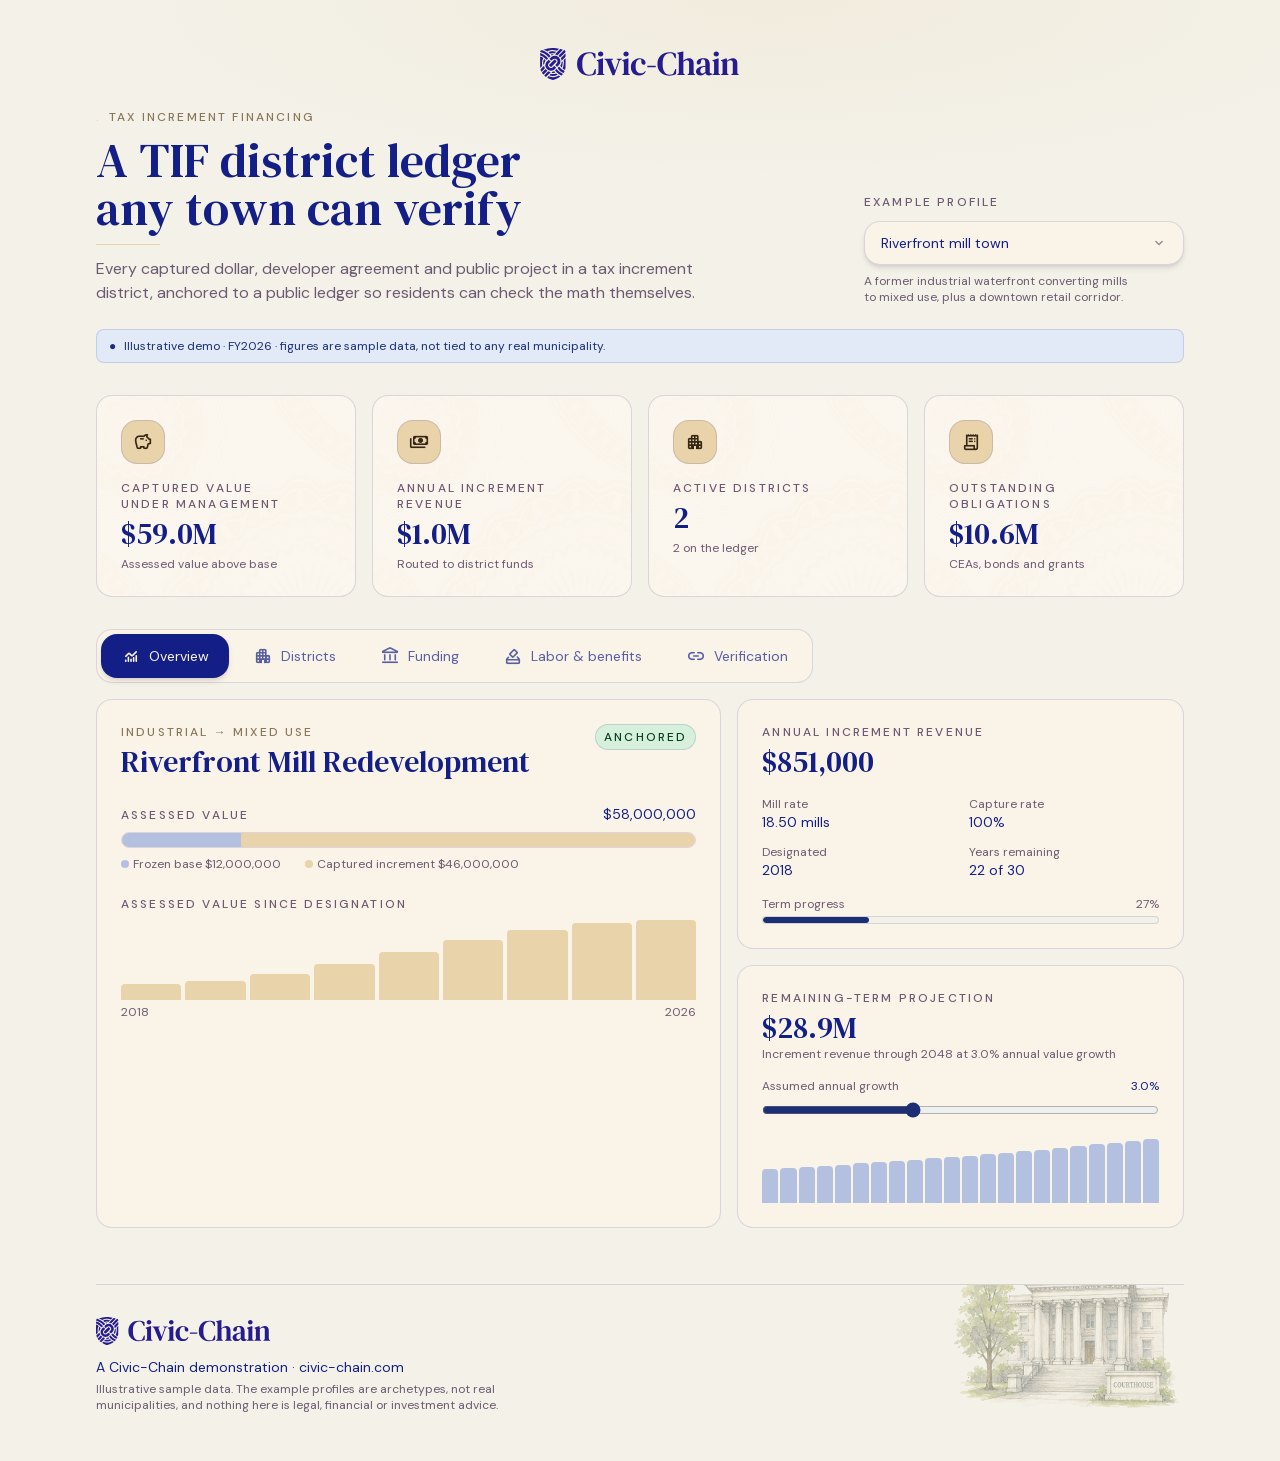
==== commit 77b5680c: "Brand pass per CivicChain design guide Wordmark in header + footer, HeadlineDot and accent underline" ====
--- a/index.html
+++ b/index.html
@@ -1 +1 @@
-<!DOCTYPE html><html lang="en" class="dm_sans_d89fb377-module__B_rulq__variable dm_serif_text_f4016ba0-module__GzdR8q__variable materialsymbols_67d55a40-module__iyZNXq__variable"><head><meta charSet="utf-8"/><meta name="viewport" content="width=device-width, initial-scale=1"/><link rel="preload" href="/_next/static/media/19155629e56b2aed-s.p.1-yexets919qm.woff2" as="font" crossorigin="" type="font/woff2"/><link rel="preload" href="/_next/static/media/5c285b27cdda1fe8-s.p.2_mbdogr7ni8i.woff2" as="font" crossorigin="" type="font/woff2"/><link rel="stylesheet" href="/_next/static/chunks/31x5f541qaan2.css" data-precedence="next"/><link rel="stylesheet" href="/_next/static/chunks/1svwe5qlc3mb4.css" data-precedence="next"/><link rel="preload" as="script" fetchPriority="low" href="/_next/static/chunks/0evltyps-_69j.js"/><script src="/_next/static/chunks/0n0rui61xd07d.js" async=""></script><script src="/_next/static/chunks/1zg5veasx51wb.js" async=""></script><script src="/_next/static/chunks/3j9pm5otqxm82.js" async=""></script><script src="/_next/static/chunks/turbopack-0pszf2znpla73.js" async=""></script><script src="/_next/static/chunks/1el5-48au3iai.js" async=""></script><script src="/_next/static/chunks/0wm80bg1n35hn.js" async=""></script><script src="/_next/static/chunks/0n3mmz5qof-wd.js" async=""></script><script src="/_next/static/chunks/1zw2zt8p-4kl0.js" async=""></script><script src="/_next/static/chunks/1j52kcwpo0qx_.js" async=""></script><script src="/_next/static/chunks/0-ec484au3zdn.js" async=""></script><script src="/_next/static/chunks/2supyykyu2zxa.js" async=""></script><script src="/_next/static/chunks/3jhwibblhttgg.js" async=""></script><link rel="preload" href="https://www.googletagmanager.com/gtag/js?id=G-XWG2R2RLM5" as="script"/><meta name="next-size-adjust" content=""/><title>Civic-Chain: Tax Increment Financing (Demo)</title><meta name="description" content="Town-agnostic Civic-Chain demo for tax increment financing: captured value, developer agreements, public projects and on-chain verification. Illustrative sample data."/><meta name="application-name" content="Civic-Chain"/><meta property="og:title" content="Civic-Chain | Transparent Municipal Procurement Platform"/><meta property="og:description" content="Civic-Chain is a municipal procurement platform designed for faster payments, transparent records, and clearer public spending."/><meta property="og:url" content="https://civic-chain.com"/><meta property="og:site_name" content="Civic-Chain"/><meta property="og:locale" content="en_US"/><meta property="og:image" content="https://civic-chain.com/brand/civic-chain-social-preview.webp"/><meta property="og:image:type" content="image/webp"/><meta property="og:image:width" content="3840"/><meta property="og:image:height" content="2160"/><meta property="og:image:alt" content="Civic-Chain logo beside a town hall illustration."/><meta property="og:type" content="website"/><meta name="twitter:card" content="summary_large_image"/><meta name="twitter:title" content="Civic-Chain | Transparent Municipal Procurement Platform"/><meta name="twitter:description" content="Civic-Chain is a municipal procurement platform designed for faster payments, transparent records, and clearer public spending."/><meta name="twitter:image" content="https://civic-chain.com/brand/civic-chain-social-preview.webp"/><meta name="twitter:image:alt" content="Civic-Chain logo beside a town hall illustration."/><meta name="twitter:image:type" content="image/webp"/><meta name="twitter:image:width" content="3840"/><meta name="twitter:image:height" content="2160"/><link rel="icon" href="/brand/favico.png" sizes="64x64" type="image/png"/><script src="/_next/static/chunks/0cz1d0mv5g_q7.js" noModule=""></script></head><body><div hidden=""><!--$--><!--/$--></div><script type="application/ld+json">{"@context":"https://schema.org","@type":"Organization","@id":"https://civic-chain.com/#organization","name":"Civic-Chain","url":"https://civic-chain.com","logo":"https://civic-chain.com/brand/civic-chain-logo.svg","description":"Civic-Chain is a municipal procurement platform designed for faster payments, transparent records, and clearer public spending.","founder":[{"@type":"Person","name":"Justin Harvey","jobTitle":"Chief Product Officer","sameAs":"https://www.linkedin.com/in/justin-harvey-cspo/"},{"@type":"Person","name":"Michael Stansfield","jobTitle":"Chief Executive Officer","sameAs":"https://www.linkedin.com/in/michael-s-9144b096/"},{"@type":"Person","name":"Daniel Durante","jobTitle":"Chief Technology Officer","sameAs":"https://www.linkedin.com/in/daniel-durante/"}]}</script><script type="application/ld+json">{"@context":"https://schema.org","@type":"WebSite","@id":"https://civic-chain.com/#website","name":"Civic-Chain","url":"https://civic-chain.com","description":"Civic-Chain is a municipal procurement platform designed for faster payments, transparent records, and clearer public spending.","publisher":{"@id":"https://civic-chain.com/#organization"}}</script><main class="mx-auto min-h-screen w-full max-w-6xl px-4 py-8 lg:px-8 lg:py-12"><header class="flex flex-col gap-6"><div class="flex flex-col justify-between gap-5 md:flex-row md:items-end"><div class="max-w-2xl"><p class="captions text-gold-600">Civic-Chain · Tax increment financing</p><h1 class="mt-2 h4 text-blue-900 lg:h3">A TIF district ledger any town can verify</h1><p class="mt-3 body text-slate-500">Every captured dollar, developer agreement and public project in a tax increment district, anchored to a public ledger so residents can check the math themselves.</p></div><div class="w-full max-w-xs"><label class="captions text-slate-500" for="tif-profile">Example profile</label><button type="button" role="combobox" aria-controls="radix-_R_klbsnnb_" aria-expanded="false" aria-autocomplete="none" dir="ltr" data-state="closed" class="shadow-md rounded-2xl flex min-h-11 w-full items-center justify-between whitespace-nowrap border border-blue-900/10 bg-cream-50 px-4 py-2 body-sm text-foreground data-[placeholder]:text-slate-500 focus:outline-none focus:ring-2 focus:ring-ring focus:ring-offset-2 focus:ring-offset-background disabled:cursor-not-allowed disabled:opacity-50 [&amp;&gt;span]:line-clamp-1 mt-2" id="tif-profile" aria-label="Example municipality profile"><span style="pointer-events:none"></span><span class="material-symbols-rounded icon-sz-xs h-4 w-4 text-slate-500 opacity-70" aria-hidden="true">expand_more</span></button><select aria-hidden="true" tabindex="-1" style="position:absolute;border:0;width:1px;height:1px;padding:0;margin:-1px;overflow:hidden;clip:rect(0, 0, 0, 0);white-space:nowrap;word-wrap:normal"></select><p class="mt-2 body-xs text-slate-500">A former industrial waterfront converting mills to mixed use, plus a downtown retail corridor.</p></div></div><div class="flex items-center gap-2 rounded-lg border border-blue-900/10 bg-blue-100 px-3 py-2 body-xs text-blue-700"><span aria-hidden="true">●</span><span>Illustrative demo · <!-- -->FY2026<!-- --> · figures are sample data, not tied to any real municipality.</span></div></header><div class="mt-8 grid gap-4 sm:grid-cols-2 lg:grid-cols-4"><div class="rounded-2xl surface-card border border-cream-300 bg-cream-50 text-blue-900 ctl-tone-cream p-5 lg:p-6"><span class="inline-flex shrink-0 items-center justify-center size-11 rounded-2xl border border-gold-800/45 bg-gold-300 text-gold-800"><span class="material-symbols-rounded icon-sz-sm" aria-hidden="true">savings</span></span><p class="mt-4 captions text-slate-500">Captured value under management</p><p class="mt-1 h4 tabular-nums text-blue-900">$59.0M</p><p class="mt-1 body-xs text-slate-500">Assessed value above base</p></div><div class="rounded-2xl surface-card border border-cream-300 bg-cream-50 text-blue-900 ctl-tone-cream p-5 lg:p-6"><span class="inline-flex shrink-0 items-center justify-center size-11 rounded-2xl border border-gold-800/45 bg-gold-300 text-gold-800"><span class="material-symbols-rounded icon-sz-sm" aria-hidden="true">payments</span></span><p class="mt-4 captions text-slate-500">Annual increment revenue</p><p class="mt-1 h4 tabular-nums text-blue-900">$1.0M</p><p class="mt-1 body-xs text-slate-500">Routed to district funds</p></div><div class="rounded-2xl surface-card border border-cream-300 bg-cream-50 text-blue-900 ctl-tone-cream p-5 lg:p-6"><span class="inline-flex shrink-0 items-center justify-center size-11 rounded-2xl border border-gold-800/45 bg-gold-300 text-gold-800"><span class="material-symbols-rounded icon-sz-sm" aria-hidden="true">apartment</span></span><p class="mt-4 captions text-slate-500">Active districts</p><p class="mt-1 h4 tabular-nums text-blue-900">2</p><p class="mt-1 body-xs text-slate-500">2 on the ledger</p></div><div class="rounded-2xl surface-card border border-cream-300 bg-cream-50 text-blue-900 ctl-tone-cream p-5 lg:p-6"><span class="inline-flex shrink-0 items-center justify-center size-11 rounded-2xl border border-gold-800/45 bg-gold-300 text-gold-800"><span class="material-symbols-rounded icon-sz-sm" aria-hidden="true">receipt_long</span></span><p class="mt-4 captions text-slate-500">Outstanding obligations</p><p class="mt-1 h4 tabular-nums text-blue-900">$10.6M</p><p class="mt-1 body-xs text-slate-500">CEAs, bonds and grants</p></div></div><section class="mt-8"><div class=""><div role="tablist" aria-label="TIF views" aria-orientation="horizontal" class="inline-flex flex-wrap gap-1 rounded-2xl border border-border bg-cream-50 ctl-tone-cream p-1"><button class="group/button inline-flex items-center justify-center gap-2 whitespace-nowrap font-medium outline-none transition-all duration-[var(--dur-fast)] ease-[var(--ease-soft)] focus-visible:ring-2 focus-visible:ring-ring focus-visible:ring-offset-2 focus-visible:ring-offset-background disabled:pointer-events-none disabled:opacity-50 motion-reduce:transition-none motion-reduce:hover:translate-y-0 motion-reduce:hover:scale-100 [&amp;_svg]:pointer-events-none [&amp;_svg]:size-4 shrink-0 rounded-2xl btn-filled shadow-md hover:shadow-lg active:shadow-md hover:-translate-y-0.5 hover:scale-[1.01] active:translate-y-0 active:scale-[0.985] h-11 px-5 body-sm" id="_R_dbsnnb_-tab-overview" type="button" role="tab" aria-selected="true" aria-controls="_R_dbsnnb_-panel-overview" tabindex="0"><span class="material-symbols-rounded icon-sz-sm" aria-hidden="true">monitoring</span>Overview</button><button class="group/button inline-flex items-center justify-center gap-2 whitespace-nowrap font-medium outline-none transition-all duration-[var(--dur-fast)] ease-[var(--ease-soft)] focus-visible:ring-2 focus-visible:ring-ring focus-visible:ring-offset-2 focus-visible:ring-offset-background disabled:pointer-events-none disabled:opacity-50 motion-reduce:transition-none motion-reduce:hover:translate-y-0 motion-reduce:hover:scale-100 [&amp;_svg]:pointer-events-none [&amp;_svg]:size-4 shrink-0 rounded-2xl btn-ghost active:scale-[0.985] h-11 px-5 body-sm" id="_R_dbsnnb_-tab-districts" type="button" role="tab" aria-selected="false" aria-controls="_R_dbsnnb_-panel-districts" tabindex="-1"><span class="material-symbols-rounded icon-sz-sm" aria-hidden="true">apartment</span>Districts</button><button class="group/button inline-flex items-center justify-center gap-2 whitespace-nowrap font-medium outline-none transition-all duration-[var(--dur-fast)] ease-[var(--ease-soft)] focus-visible:ring-2 focus-visible:ring-ring focus-visible:ring-offset-2 focus-visible:ring-offset-background disabled:pointer-events-none disabled:opacity-50 motion-reduce:transition-none motion-reduce:hover:translate-y-0 motion-reduce:hover:scale-100 [&amp;_svg]:pointer-events-none [&amp;_svg]:size-4 shrink-0 rounded-2xl btn-ghost active:scale-[0.985] h-11 px-5 body-sm" id="_R_dbsnnb_-tab-funding" type="button" role="tab" aria-selected="false" aria-controls="_R_dbsnnb_-panel-funding" tabindex="-1"><span class="material-symbols-rounded icon-sz-sm" aria-hidden="true">account_balance</span>Funding</button><button class="group/button inline-flex items-center justify-center gap-2 whitespace-nowrap font-medium outline-none transition-all duration-[var(--dur-fast)] ease-[var(--ease-soft)] focus-visible:ring-2 focus-visible:ring-ring focus-visible:ring-offset-2 focus-visible:ring-offset-background disabled:pointer-events-none disabled:opacity-50 motion-reduce:transition-none motion-reduce:hover:translate-y-0 motion-reduce:hover:scale-100 [&amp;_svg]:pointer-events-none [&amp;_svg]:size-4 shrink-0 rounded-2xl btn-ghost active:scale-[0.985] h-11 px-5 body-sm" id="_R_dbsnnb_-tab-labor" type="button" role="tab" aria-selected="false" aria-controls="_R_dbsnnb_-panel-labor" tabindex="-1"><span class="material-symbols-rounded icon-sz-sm" aria-hidden="true">how_to_vote</span>Labor &amp; benefits</button><button class="group/button inline-flex items-center justify-center gap-2 whitespace-nowrap font-medium outline-none transition-all duration-[var(--dur-fast)] ease-[var(--ease-soft)] focus-visible:ring-2 focus-visible:ring-ring focus-visible:ring-offset-2 focus-visible:ring-offset-background disabled:pointer-events-none disabled:opacity-50 motion-reduce:transition-none motion-reduce:hover:translate-y-0 motion-reduce:hover:scale-100 [&amp;_svg]:pointer-events-none [&amp;_svg]:size-4 shrink-0 rounded-2xl btn-ghost active:scale-[0.985] h-11 px-5 body-sm" id="_R_dbsnnb_-tab-verify" type="button" role="tab" aria-selected="false" aria-controls="_R_dbsnnb_-panel-verify" tabindex="-1"><span class="material-symbols-rounded icon-sz-sm" aria-hidden="true">link</span>Verification</button></div><div role="tabpanel" id="_R_dbsnnb_-panel-overview" aria-labelledby="_R_dbsnnb_-tab-overview" class="mt-4 body-sm text-current/70"><div class="grid gap-4 lg:grid-cols-[1.4fr_1fr]"><div class="rounded-2xl surface-card border border-cream-300 bg-cream-50 text-blue-900 ctl-tone-cream p-5 lg:p-6"><div class="flex flex-wrap items-start justify-between gap-3"><div><p class="captions text-gold-600">Industrial → mixed use</p><h2 class="mt-1 h4 text-blue-900">Riverfront Mill Redevelopment</h2></div><span class="inline-flex items-center gap-2 captions rounded-2xl border px-2 py-1 border-green-900/12 bg-green-100 text-green-900">Anchored</span></div><div class="mt-6"><div class="flex items-baseline justify-between"><p class="captions text-slate-500">Assessed value</p><p class="body-sm tabular-nums text-blue-900">$58,000,000</p></div><div class="mt-2 flex h-4 w-full overflow-hidden rounded-lg border border-blue-900/10"><div class="h-full bg-blue-300" style="width:20.689655172413794%" aria-hidden="true"></div><div class="h-full bg-gold-300" style="width:79.3103448275862%" aria-hidden="true"></div></div><div class="mt-2 flex flex-wrap gap-x-6 gap-y-1 body-xs text-slate-500"><span class="inline-flex items-center gap-1"><span class="inline-block size-2 rounded-full bg-blue-300" aria-hidden="true"></span>Frozen base <!-- -->$12,000,000</span><span class="inline-flex items-center gap-1"><span class="inline-block size-2 rounded-full bg-gold-300" aria-hidden="true"></span>Captured increment <!-- -->$46,000,000</span></div></div><div class="mt-6"><p class="captions text-slate-500">Assessed value since designation</p><div class="mt-2 flex h-20 items-end gap-1" role="img" aria-label="Assessed value rising since designation"><div class="flex-1 rounded-t-sm bg-gold-300" style="height:20%"></div><div class="flex-1 rounded-t-sm bg-gold-300" style="height:23.4375%"></div><div class="flex-1 rounded-t-sm bg-gold-300" style="height:32.5%"></div><div class="flex-1 rounded-t-sm bg-gold-300" style="height:45.3125%"></div><div class="flex-1 rounded-t-sm bg-gold-300" style="height:60%"></div><div class="flex-1 rounded-t-sm bg-gold-300" style="height:74.6875%"></div><div class="flex-1 rounded-t-sm bg-gold-300" style="height:87.5%"></div><div class="flex-1 rounded-t-sm bg-gold-300" style="height:96.5625%"></div><div class="flex-1 rounded-t-sm bg-gold-300" style="height:100%"></div></div><div class="mt-1 flex justify-between body-xs text-slate-500"><span class="tabular-nums">2018</span><span class="tabular-nums">2026</span></div></div></div><div class="grid gap-4"><div class="rounded-2xl surface-card border border-cream-300 bg-cream-50 text-blue-900 ctl-tone-cream p-5 lg:p-6"><p class="captions text-slate-500">Annual increment revenue</p><p class="mt-1 h4 tabular-nums text-blue-900">$851,000</p><dl class="mt-4 grid grid-cols-2 gap-x-4 gap-y-3 body-sm"><div><dt class="body-xs text-slate-500">Mill rate</dt><dd class="body-sm tabular-nums text-blue-900">18.50 mills</dd></div><div><dt class="body-xs text-slate-500">Capture rate</dt><dd class="body-sm tabular-nums text-blue-900">100%</dd></div><div><dt class="body-xs text-slate-500">Designated</dt><dd class="body-sm tabular-nums text-blue-900">2018</dd></div><div><dt class="body-xs text-slate-500">Years remaining</dt><dd class="body-sm tabular-nums text-blue-900">22 of 30</dd></div></dl><div class="mt-4"><div class="flex items-baseline justify-between body-xs text-slate-500"><span>Term progress</span><span class="tabular-nums">27%</span></div><div class="mt-1 h-2 w-full overflow-hidden rounded-full border border-blue-900/10 bg-cream-100"><div class="h-full rounded-full bg-blue-700" style="width:26.666666666666668%" aria-hidden="true"></div></div></div></div><div class="rounded-2xl surface-card border border-cream-300 bg-cream-50 text-blue-900 ctl-tone-cream p-5 lg:p-6"><p class="captions text-slate-500">Remaining-term projection</p><p class="mt-1 h4 tabular-nums text-blue-900">$28.9M</p><p class="body-xs text-slate-500">Increment revenue through <!-- -->2048<!-- --> at<!-- --> <!-- -->3.0%<!-- --> annual value growth</p><label class="mt-4 flex items-center justify-between body-xs text-slate-500" for="tif-growth"><span>Assumed annual growth</span><span class="tabular-nums text-blue-900">3.0%</span></label><input id="tif-growth" type="range" min="0" max="8" step="0.5" class="mt-2 w-full accent-blue-700" value="3"/><div class="mt-4 flex h-16 items-end gap-0.5" aria-hidden="true"><div class="flex-1 rounded-t-sm bg-blue-300" style="height:53.34133696896658%" title="2027: $883,190"></div><div class="flex-1 rounded-t-sm bg-blue-300" style="height:54.968407436410686%" title="2028: $916,346"></div><div class="flex-1 rounded-t-sm bg-blue-300" style="height:56.64429001787812%" title="2029: $950,496"></div><div class="flex-1 rounded-t-sm bg-blue-300" style="height:58.37044907678958%" title="2030: $985,671"></div><div class="flex-1 rounded-t-sm bg-blue-300" style="height:60.148392907468384%" title="2031: $1,021,901"></div><div class="flex-1 rounded-t-sm bg-blue-300" style="height:61.97967505306756%" title="2032: $1,059,218"></div><div class="flex-1 rounded-t-sm bg-blue-300" style="height:63.8658956630347%" title="2033: $1,097,655"></div><div class="flex-1 rounded-t-sm bg-blue-300" style="height:65.80870289130085%" title="2034: $1,137,244"></div><div class="flex-1 rounded-t-sm bg-blue-300" style="height:67.809794336415%" title="2035: $1,178,022"></div><div class="flex-1 rounded-t-sm bg-blue-300" style="height:69.87091852488254%" title="2036: $1,220,022"></div><div class="flex-1 rounded-t-sm bg-blue-300" style="height:71.99387643900414%" title="2037: $1,263,283"></div><div class="flex-1 rounded-t-sm bg-blue-300" style="height:74.18052309054937%" title="2038: $1,307,841"></div><div class="flex-1 rounded-t-sm bg-blue-300" style="height:76.43276914164097%" title="2039: $1,353,737"></div><div class="flex-1 rounded-t-sm bg-blue-300" style="height:78.75258257426532%" title="2040: $1,401,009"></div><div class="flex-1 rounded-t-sm bg-blue-300" style="height:81.1419904098684%" title="2041: $1,449,699"></div><div class="flex-1 rounded-t-sm bg-blue-300" style="height:83.60308048053956%" title="2042: $1,499,850"></div><div class="flex-1 rounded-t-sm bg-blue-300" style="height:86.13800325333088%" title="2043: $1,551,506"></div><div class="flex-1 rounded-t-sm bg-blue-300" style="height:88.74897370930591%" title="2044: $1,604,711"></div><div class="flex-1 rounded-t-sm bg-blue-300" style="height:91.43827327896021%" title="2045: $1,659,512"></div><div class="flex-1 rounded-t-sm bg-blue-300" style="height:94.20825183570415%" title="2046: $1,715,957"></div><div class="flex-1 rounded-t-sm bg-blue-300" style="height:97.06132974915037%" title="2047: $1,774,096"></div><div class="flex-1 rounded-t-sm bg-blue-300" style="height:100%" title="2048: $1,833,979"></div></div></div></div></div></div></div></section></main><!--$--><!--/$--><script src="/_next/static/chunks/0evltyps-_69j.js" id="_R_" async=""></script><script>(self.__next_f=self.__next_f||[]).push([0])</script><script>self.__next_f.push([1,"1:\"$Sreact.fragment\"\n2:I[39756,[\"/_next/static/chunks/1el5-48au3iai.js\",\"/_next/static/chunks/0wm80bg1n35hn.js\"],\"default\"]\n3:I[37457,[\"/_next/static/chunks/1el5-48au3iai.js\",\"/_next/static/chunks/0wm80bg1n35hn.js\"],\"default\"]\n4:I[79520,[\"/_next/static/chunks/1el5-48au3iai.js\",\"/_next/static/chunks/0wm80bg1n35hn.js\"],\"\"]\n9:I[68027,[\"/_next/static/chunks/1el5-48au3iai.js\",\"/_next/static/chunks/0wm80bg1n35hn.js\"],\"default\",1]\n:HL[\"/_next/static/chunks/31x5f541qaan2.css\",\"style\"]\n:HL[\"/_next/static/chunks/1svwe5qlc3mb4.css\",\"style\"]\n:HL[\"/_next/static/media/19155629e56b2aed-s.p.1-yexets919qm.woff2\",\"font\",{\"crossOrigin\":\"\",\"type\":\"font/woff2\"}]\n:HL[\"/_next/static/media/5c285b27cdda1fe8-s.p.2_mbdogr7ni8i.woff2\",\"font\",{\"crossOrigin\":\"\",\"type\":\"font/woff2\"}]\n"])</script><script>self.__next_f.push([1,"0:{\"P\":null,\"c\":[\"\",\"tif\"],\"q\":\"\",\"i\":false,\"f\":[[[\"\",{\"children\":[\"tif\",{\"children\":[\"__PAGE__\",{}]}]},\"$undefined\",\"$undefined\",16],[[\"$\",\"$1\",\"c\",{\"children\":[[[\"$\",\"link\",\"0\",{\"rel\":\"stylesheet\",\"href\":\"/_next/static/chunks/31x5f541qaan2.css\",\"precedence\":\"next\",\"crossOrigin\":\"$undefined\",\"nonce\":\"$undefined\"}],[\"$\",\"link\",\"1\",{\"rel\":\"stylesheet\",\"href\":\"/_next/static/chunks/1svwe5qlc3mb4.css\",\"precedence\":\"next\",\"crossOrigin\":\"$undefined\",\"nonce\":\"$undefined\"}],[\"$\",\"script\",\"script-0\",{\"src\":\"/_next/static/chunks/1el5-48au3iai.js\",\"async\":true,\"nonce\":\"$undefined\"}],[\"$\",\"script\",\"script-1\",{\"src\":\"/_next/static/chunks/0wm80bg1n35hn.js\",\"async\":true,\"nonce\":\"$undefined\"}]],[\"$\",\"html\",null,{\"lang\":\"en\",\"className\":\"dm_sans_d89fb377-module__B_rulq__variable dm_serif_text_f4016ba0-module__GzdR8q__variable materialsymbols_67d55a40-module__iyZNXq__variable\",\"suppressHydrationWarning\":true,\"children\":[\"$\",\"body\",null,{\"suppressHydrationWarning\":true,\"children\":[[\"$\",\"script\",null,{\"type\":\"application/ld+json\",\"dangerouslySetInnerHTML\":{\"__html\":\"{\\\"@context\\\":\\\"https://schema.org\\\",\\\"@type\\\":\\\"Organization\\\",\\\"@id\\\":\\\"https://civic-chain.com/#organization\\\",\\\"name\\\":\\\"Civic-Chain\\\",\\\"url\\\":\\\"https://civic-chain.com\\\",\\\"logo\\\":\\\"https://civic-chain.com/brand/civic-chain-logo.svg\\\",\\\"description\\\":\\\"Civic-Chain is a municipal procurement platform designed for faster payments, transparent records, and clearer public spending.\\\",\\\"founder\\\":[{\\\"@type\\\":\\\"Person\\\",\\\"name\\\":\\\"Justin Harvey\\\",\\\"jobTitle\\\":\\\"Chief Product Officer\\\",\\\"sameAs\\\":\\\"https://www.linkedin.com/in/justin-harvey-cspo/\\\"},{\\\"@type\\\":\\\"Person\\\",\\\"name\\\":\\\"Michael Stansfield\\\",\\\"jobTitle\\\":\\\"Chief Executive Officer\\\",\\\"sameAs\\\":\\\"https://www.linkedin.com/in/michael-s-9144b096/\\\"},{\\\"@type\\\":\\\"Person\\\",\\\"name\\\":\\\"Daniel Durante\\\",\\\"jobTitle\\\":\\\"Chief Technology Officer\\\",\\\"sameAs\\\":\\\"https://www.linkedin.com/in/daniel-durante/\\\"}]}\"}}],[\"$\",\"script\",null,{\"type\":\"application/ld+json\",\"dangerouslySetInnerHTML\":{\"__html\":\"{\\\"@context\\\":\\\"https://schema.org\\\",\\\"@type\\\":\\\"WebSite\\\",\\\"@id\\\":\\\"https://civic-chain.com/#website\\\",\\\"name\\\":\\\"Civic-Chain\\\",\\\"url\\\":\\\"https://civic-chain.com\\\",\\\"description\\\":\\\"Civic-Chain is a municipal procurement platform designed for faster payments, transparent records, and clearer public spending.\\\",\\\"publisher\\\":{\\\"@id\\\":\\\"https://civic-chain.com/#organization\\\"}}\"}}],[\"$\",\"$L2\",null,{\"parallelRouterKey\":\"children\",\"error\":\"$undefined\",\"errorStyles\":\"$undefined\",\"errorScripts\":\"$undefined\",\"template\":[\"$\",\"$L3\",null,{}],\"templateStyles\":\"$undefined\",\"templateScripts\":\"$undefined\",\"notFound\":[[[\"$\",\"title\",null,{\"children\":\"404: This page could not be found.\"}],[\"$\",\"div\",null,{\"style\":{\"fontFamily\":\"system-ui,\\\"Segoe UI\\\",Roboto,Helvetica,Arial,sans-serif,\\\"Apple Color Emoji\\\",\\\"Segoe UI Emoji\\\"\",\"height\":\"100vh\",\"textAlign\":\"center\",\"display\":\"flex\",\"flexDirection\":\"column\",\"alignItems\":\"center\",\"justifyContent\":\"center\"},\"children\":[\"$\",\"div\",null,{\"children\":[[\"$\",\"style\",null,{\"dangerouslySetInnerHTML\":{\"__html\":\"body{color:#000;background:#fff;margin:0}.next-error-h1{border-right:1px solid rgba(0,0,0,.3)}@media (prefers-color-scheme:dark){body{color:#fff;background:#000}.next-error-h1{border-right:1px solid rgba(255,255,255,.3)}}\"}}],[\"$\",\"h1\",null,{\"className\":\"next-error-h1\",\"style\":{\"display\":\"inline-block\",\"margin\":\"0 20px 0 0\",\"padding\":\"0 23px 0 0\",\"fontSize\":24,\"fontWeight\":500,\"verticalAlign\":\"top\",\"lineHeight\":\"49px\"},\"children\":404}],[\"$\",\"div\",null,{\"style\":{\"display\":\"inline-block\"},\"children\":[\"$\",\"h2\",null,{\"style\":{\"fontSize\":14,\"fontWeight\":400,\"lineHeight\":\"49px\",\"margin\":0},\"children\":\"This page could not be found.\"}]}]]}]}]],[]],\"forbidden\":\"$undefined\",\"unauthorized\":\"$undefined\"}],[\"$\",\"$L4\",null,{\"src\":\"https://www.googletagmanager.com/gtag/js?id=G-XWG2R2RLM5\",\"strategy\":\"afterInteractive\"}],[\"$\",\"$L4\",null,{\"id\":\"gtag-init\",\"strategy\":\"afterInteractive\",\"children\":\"\\n          window.dataLayer = window.dataLayer || [];\\n          function gtag(){dataLayer.push(arguments);}\\n          gtag('js', new Date());\\n          gtag('config', 'G-XWG2R2RLM5');\\n        \"}],[\"$\",\"$L4\",null,{\"id\":\"ms-clarity\",\"strategy\":\"afterInteractive\",\"children\":\"\\n          (function(c,l,a,r,i,t,y){\\n              c[a]=c[a]||function(){(c[a].q=c[a].q||[]).push(arguments)};\\n              t=l.createElement(r);t.async=1;t.src=\\\"https://www.clarity.ms/tag/\\\"+i;\\n              y=l.getElementsByTagName(r)[0];y.parentNode.insertBefore(t,y);\\n          })(window, document, \\\"clarity\\\", \\\"script\\\", \\\"yp4mywizrt\\\");\\n        \"}]]}]}]]}],{\"children\":[\"$L5\",{\"children\":[\"$L6\",{},null,false,null]},null,false,\"$@7\"]},null,false,null],\"$L8\",false]],\"m\":\"$undefined\",\"G\":[\"$9\",[\"$La\",\"$Lb\"]],\"S\":true,\"h\":null,\"s\":\"$undefined\",\"l\":\"$undefined\",\"p\":\"$undefined\",\"d\":\"$undefined\",\"b\":\"DOU7jm4STkRsx7gp9caPb\"}\n"])</script><script>self.__next_f.push([1,"c:I[84134,[\"/_next/static/chunks/1el5-48au3iai.js\",\"/_next/static/chunks/0wm80bg1n35hn.js\",\"/_next/static/chunks/0n3mmz5qof-wd.js\",\"/_next/static/chunks/1zw2zt8p-4kl0.js\",\"/_next/static/chunks/1j52kcwpo0qx_.js\",\"/_next/static/chunks/0-ec484au3zdn.js\",\"/_next/static/chunks/2supyykyu2zxa.js\",\"/_next/static/chunks/3jhwibblhttgg.js\"],\"TifDemo\"]\nd:I[97367,[\"/_next/static/chunks/1el5-48au3iai.js\",\"/_next/static/chunks/0wm80bg1n35hn.js\"],\"OutletBoundary\"]\ne:\"$Sreact.suspense\"\n11:I[97367,[\"/_next/static/chunks/1el5-48au3iai.js\",\"/_next/static/chunks/0wm80bg1n35hn.js\"],\"ViewportBoundary\"]\n13:I[97367,[\"/_next/static/chunks/1el5-48au3iai.js\",\"/_next/static/chunks/0wm80bg1n35hn.js\"],\"MetadataBoundary\"]\n5:[\"$\",\"$1\",\"c\",{\"children\":[null,[\"$\",\"$L2\",null,{\"parallelRouterKey\":\"children\",\"error\":\"$undefined\",\"errorStyles\":\"$undefined\",\"errorScripts\":\"$undefined\",\"template\":[\"$\",\"$L3\",null,{}],\"templateStyles\":\"$undefined\",\"templateScripts\":\"$undefined\",\"notFound\":\"$undefined\",\"forbidden\":\"$undefined\",\"unauthorized\":\"$undefined\"}]]}]\n6:[\"$\",\"$1\",\"c\",{\"children\":[[\"$\",\"$Lc\",null,{}],[[\"$\",\"script\",\"script-0\",{\"src\":\"/_next/static/chunks/0n3mmz5qof-wd.js\",\"async\":true,\"nonce\":\"$undefined\"}],[\"$\",\"script\",\"script-1\",{\"src\":\"/_next/static/chunks/1zw2zt8p-4kl0.js\",\"async\":true,\"nonce\":\"$undefined\"}],[\"$\",\"script\",\"script-2\",{\"src\":\"/_next/static/chunks/1j52kcwpo0qx_.js\",\"async\":true,\"nonce\":\"$undefined\"}],[\"$\",\"script\",\"script-3\",{\"src\":\"/_next/static/chunks/0-ec484au3zdn.js\",\"async\":true,\"nonce\":\"$undefined\"}],[\"$\",\"script\",\"script-4\",{\"src\":\"/_next/static/chunks/2supyykyu2zxa.js\",\"async\":true,\"nonce\":\"$undefined\"}],[\"$\",\"script\",\"script-5\",{\"src\":\"/_next/static/chunks/3jhwibblhttgg.js\",\"async\":true,\"nonce\":\"$undefined\"}]],[\"$\",\"$Ld\",null,{\"children\":[\"$\",\"$e\",null,{\"name\":\"Next.MetadataOutlet\",\"children\":\"$@f\"}]}]]}]\n10:[]\n7:\"$W10\"\n8:[\"$\",\"$1\",\"h\",{\"children\":[null,[\"$\",\"$L11\",null,{\"children\":\"$L12\"}],[\"$\",\"div\",null,{\"hidden\":true,\"children\":[\"$\",\"$L13\",null,{\"children\":[\"$\",\"$e\",null,{\"name\":\"Next.Metadata\",\"children\":\"$L14\"}]}]}],[\"$\",\"meta\",null,{\"name\":\"next-size-adjust\",\"content\":\"\"}]]}]\na:[\"$\",\"link\",\"0\",{\"rel\":\"stylesheet\",\"href\":\"/_next/static/chunks/31x5f541qaan2.css\",\"precedence\":\"next\",\"crossOrigin\":\"$undefined\",\"nonce\":\"$undefined\"}]\nb:[\"$\",\"link\",\"1\",{\"rel\":\"stylesheet\",\"href\":\"/_next/static/chunks/1svwe5qlc3mb4.css\",\"precedence\":\"next\",\"crossOrigin\":\"$undefined\",\"nonce\":\"$undefined\"}]\n"])</script><script>self.__next_f.push([1,"12:[[\"$\",\"meta\",\"0\",{\"charSet\":\"utf-8\"}],[\"$\",\"meta\",\"1\",{\"name\":\"viewport\",\"content\":\"width=device-width, initial-scale=1\"}]]\n"])</script><script>self.__next_f.push([1,"15:I[27201,[\"/_next/static/chunks/1el5-48au3iai.js\",\"/_next/static/chunks/0wm80bg1n35hn.js\"],\"IconMark\"]\nf:null\n"])</script><script>self.__next_f.push([1,"14:[[\"$\",\"title\",\"0\",{\"children\":\"Civic-Chain: Tax Increment Financing (Demo)\"}],[\"$\",\"meta\",\"1\",{\"name\":\"description\",\"content\":\"Town-agnostic Civic-Chain demo for tax increment financing: captured value, developer agreements, public projects and on-chain verification. Illustrative sample data.\"}],[\"$\",\"meta\",\"2\",{\"name\":\"application-name\",\"content\":\"Civic-Chain\"}],[\"$\",\"meta\",\"3\",{\"property\":\"og:title\",\"content\":\"Civic-Chain | Transparent Municipal Procurement Platform\"}],[\"$\",\"meta\",\"4\",{\"property\":\"og:description\",\"content\":\"Civic-Chain is a municipal procurement platform designed for faster payments, transparent records, and clearer public spending.\"}],[\"$\",\"meta\",\"5\",{\"property\":\"og:url\",\"content\":\"https://civic-chain.com\"}],[\"$\",\"meta\",\"6\",{\"property\":\"og:site_name\",\"content\":\"Civic-Chain\"}],[\"$\",\"meta\",\"7\",{\"property\":\"og:locale\",\"content\":\"en_US\"}],[\"$\",\"meta\",\"8\",{\"property\":\"og:image\",\"content\":\"https://civic-chain.com/brand/civic-chain-social-preview.webp\"}],[\"$\",\"meta\",\"9\",{\"property\":\"og:image:type\",\"content\":\"image/webp\"}],[\"$\",\"meta\",\"10\",{\"property\":\"og:image:width\",\"content\":\"3840\"}],[\"$\",\"meta\",\"11\",{\"property\":\"og:image:height\",\"content\":\"2160\"}],[\"$\",\"meta\",\"12\",{\"property\":\"og:image:alt\",\"content\":\"Civic-Chain logo beside a town hall illustration.\"}],[\"$\",\"meta\",\"13\",{\"property\":\"og:type\",\"content\":\"website\"}],[\"$\",\"meta\",\"14\",{\"name\":\"twitter:card\",\"content\":\"summary_large_image\"}],[\"$\",\"meta\",\"15\",{\"name\":\"twitter:title\",\"content\":\"Civic-Chain | Transparent Municipal Procurement Platform\"}],[\"$\",\"meta\",\"16\",{\"name\":\"twitter:description\",\"content\":\"Civic-Chain is a municipal procurement platform designed for faster payments, transparent records, and clearer public spending.\"}],[\"$\",\"meta\",\"17\",{\"name\":\"twitter:image\",\"content\":\"https://civic-chain.com/brand/civic-chain-social-preview.webp\"}],[\"$\",\"meta\",\"18\",{\"name\":\"twitter:image:alt\",\"content\":\"Civic-Chain logo beside a town hall illustration.\"}],[\"$\",\"meta\",\"19\",{\"name\":\"twitter:image:type\",\"content\":\"image/webp\"}],[\"$\",\"meta\",\"20\",{\"name\":\"twitter:image:width\",\"content\":\"3840\"}],[\"$\",\"meta\",\"21\",{\"name\":\"twitter:image:height\",\"content\":\"2160\"}],[\"$\",\"link\",\"22\",{\"rel\":\"icon\",\"href\":\"/brand/favico.png\",\"sizes\":\"64x64\",\"type\":\"image/png\"}],[\"$\",\"$L15\",\"23\",{}]]\n"])</script></body></html>+<!DOCTYPE html><html lang="en" class="dm_sans_d89fb377-module__B_rulq__variable dm_serif_text_f4016ba0-module__GzdR8q__variable materialsymbols_67d55a40-module__iyZNXq__variable"><head><meta charSet="utf-8"/><meta name="viewport" content="width=device-width, initial-scale=1"/><link rel="preload" href="/_next/static/media/19155629e56b2aed-s.p.1-yexets919qm.woff2" as="font" crossorigin="" type="font/woff2"/><link rel="preload" href="/_next/static/media/5c285b27cdda1fe8-s.p.2_mbdogr7ni8i.woff2" as="font" crossorigin="" type="font/woff2"/><link rel="preload" as="image" href="/brand/civic-logo-w-text-horizontal.svg"/><link rel="stylesheet" href="/_next/static/chunks/31x5f541qaan2.css" data-precedence="next"/><link rel="stylesheet" href="/_next/static/chunks/3t_zdjzzhbeeb.css" data-precedence="next"/><link rel="preload" as="script" fetchPriority="low" href="/_next/static/chunks/1xfwz1-7t571r.js"/><script src="/_next/static/chunks/0n0rui61xd07d.js" async=""></script><script src="/_next/static/chunks/1zg5veasx51wb.js" async=""></script><script src="/_next/static/chunks/3j9pm5otqxm82.js" async=""></script><script src="/_next/static/chunks/turbopack-1zeeu1kulp8no.js" async=""></script><script src="/_next/static/chunks/1el5-48au3iai.js" async=""></script><script src="/_next/static/chunks/0wm80bg1n35hn.js" async=""></script><script src="/_next/static/chunks/22odb5hva3a4-.js" async=""></script><script src="/_next/static/chunks/2ei5py9129qzi.js" async=""></script><script src="/_next/static/chunks/1j52kcwpo0qx_.js" async=""></script><script src="/_next/static/chunks/1zw2zt8p-4kl0.js" async=""></script><script src="/_next/static/chunks/2supyykyu2zxa.js" async=""></script><script src="/_next/static/chunks/0-ec484au3zdn.js" async=""></script><link rel="preload" href="https://www.googletagmanager.com/gtag/js?id=G-XWG2R2RLM5" as="script"/><meta name="next-size-adjust" content=""/><title>Civic-Chain: Tax Increment Financing (Demo)</title><meta name="description" content="Town-agnostic Civic-Chain demo for tax increment financing: captured value, developer agreements, public projects and on-chain verification. Illustrative sample data."/><meta name="application-name" content="Civic-Chain"/><meta property="og:title" content="Civic-Chain | Transparent Municipal Procurement Platform"/><meta property="og:description" content="Civic-Chain is a municipal procurement platform designed for faster payments, transparent records, and clearer public spending."/><meta property="og:url" content="https://civic-chain.com"/><meta property="og:site_name" content="Civic-Chain"/><meta property="og:locale" content="en_US"/><meta property="og:image" content="https://civic-chain.com/brand/civic-chain-social-preview.webp"/><meta property="og:image:type" content="image/webp"/><meta property="og:image:width" content="3840"/><meta property="og:image:height" content="2160"/><meta property="og:image:alt" content="Civic-Chain logo beside a town hall illustration."/><meta property="og:type" content="website"/><meta name="twitter:card" content="summary_large_image"/><meta name="twitter:title" content="Civic-Chain | Transparent Municipal Procurement Platform"/><meta name="twitter:description" content="Civic-Chain is a municipal procurement platform designed for faster payments, transparent records, and clearer public spending."/><meta name="twitter:image" content="https://civic-chain.com/brand/civic-chain-social-preview.webp"/><meta name="twitter:image:alt" content="Civic-Chain logo beside a town hall illustration."/><meta name="twitter:image:type" content="image/webp"/><meta name="twitter:image:width" content="3840"/><meta name="twitter:image:height" content="2160"/><link rel="icon" href="/brand/favico.png" sizes="64x64" type="image/png"/><script src="/_next/static/chunks/0cz1d0mv5g_q7.js" noModule=""></script></head><body><div hidden=""><!--$--><!--/$--></div><script type="application/ld+json">{"@context":"https://schema.org","@type":"Organization","@id":"https://civic-chain.com/#organization","name":"Civic-Chain","url":"https://civic-chain.com","logo":"https://civic-chain.com/brand/civic-chain-logo.svg","description":"Civic-Chain is a municipal procurement platform designed for faster payments, transparent records, and clearer public spending.","founder":[{"@type":"Person","name":"Justin Harvey","jobTitle":"Chief Product Officer","sameAs":"https://www.linkedin.com/in/justin-harvey-cspo/"},{"@type":"Person","name":"Michael Stansfield","jobTitle":"Chief Executive Officer","sameAs":"https://www.linkedin.com/in/michael-s-9144b096/"},{"@type":"Person","name":"Daniel Durante","jobTitle":"Chief Technology Officer","sameAs":"https://www.linkedin.com/in/daniel-durante/"}]}</script><script type="application/ld+json">{"@context":"https://schema.org","@type":"WebSite","@id":"https://civic-chain.com/#website","name":"Civic-Chain","url":"https://civic-chain.com","description":"Civic-Chain is a municipal procurement platform designed for faster payments, transparent records, and clearer public spending.","publisher":{"@id":"https://civic-chain.com/#organization"}}</script><main class="mx-auto min-h-screen w-full max-w-6xl px-4 py-8 lg:px-8 lg:py-12"><header class="flex flex-col gap-6"><img alt="Civic-Chain" width="310" height="64" decoding="async" data-nimg="1" class="h-8 w-auto" style="color:transparent" src="/brand/civic-logo-w-text-horizontal.svg"/><div class="flex flex-col justify-between gap-5 md:flex-row md:items-end"><div class="max-w-2xl"><p class="captions inline-flex items-center gap-2 text-gold-600"><span aria-hidden="true" class="text-gold-300">.</span>Tax increment financing</p><h1 class="mt-2 h4 text-blue-900 lg:h3">A TIF district ledger any town can verify</h1><span aria-hidden="true" class="block h-px bg-gold-300 w-16 mt-3"></span><p class="mt-3 body text-slate-500">Every captured dollar, developer agreement and public project in a tax increment district, anchored to a public ledger so residents can check the math themselves.</p></div><div class="w-full max-w-xs"><label class="captions text-slate-500" for="tif-profile">Example profile</label><button type="button" role="combobox" aria-controls="radix-_R_1a5bsnnb_" aria-expanded="false" aria-autocomplete="none" dir="ltr" data-state="closed" class="shadow-md rounded-2xl flex min-h-11 w-full items-center justify-between whitespace-nowrap border border-blue-900/10 bg-cream-50 px-4 py-2 body-sm text-foreground data-[placeholder]:text-slate-500 focus:outline-none focus:ring-2 focus:ring-ring focus:ring-offset-2 focus:ring-offset-background disabled:cursor-not-allowed disabled:opacity-50 [&amp;&gt;span]:line-clamp-1 mt-2" id="tif-profile" aria-label="Example municipality profile"><span style="pointer-events:none"></span><span class="material-symbols-rounded icon-sz-xs h-4 w-4 text-slate-500 opacity-70" aria-hidden="true">expand_more</span></button><select aria-hidden="true" tabindex="-1" style="position:absolute;border:0;width:1px;height:1px;padding:0;margin:-1px;overflow:hidden;clip:rect(0, 0, 0, 0);white-space:nowrap;word-wrap:normal"></select><p class="mt-2 body-xs text-slate-500">A former industrial waterfront converting mills to mixed use, plus a downtown retail corridor.</p></div></div><div class="flex items-center gap-2 rounded-lg border border-blue-900/10 bg-blue-100 px-3 py-2 body-xs text-blue-700"><span aria-hidden="true">●</span><span>Illustrative demo · <!-- -->FY2026<!-- --> · figures are sample data, not tied to any real municipality.</span></div></header><div class="mt-8 grid gap-4 sm:grid-cols-2 lg:grid-cols-4"><div class="rounded-2xl surface-card border border-cream-300 bg-cream-50 text-blue-900 ctl-tone-cream surface-material surface-material-banknote p-5 lg:p-6"><span class="inline-flex shrink-0 items-center justify-center size-11 rounded-2xl border border-gold-800/45 bg-gold-300 text-gold-800"><span class="material-symbols-rounded icon-sz-sm" aria-hidden="true">savings</span></span><p class="mt-4 captions text-slate-500">Captured value under management</p><p class="mt-1 h4 tabular-nums text-blue-900">$59.0M</p><p class="mt-1 body-xs text-slate-500">Assessed value above base</p></div><div class="rounded-2xl surface-card border border-cream-300 bg-cream-50 text-blue-900 ctl-tone-cream surface-material surface-material-banknote p-5 lg:p-6"><span class="inline-flex shrink-0 items-center justify-center size-11 rounded-2xl border border-gold-800/45 bg-gold-300 text-gold-800"><span class="material-symbols-rounded icon-sz-sm" aria-hidden="true">payments</span></span><p class="mt-4 captions text-slate-500">Annual increment revenue</p><p class="mt-1 h4 tabular-nums text-blue-900">$1.0M</p><p class="mt-1 body-xs text-slate-500">Routed to district funds</p></div><div class="rounded-2xl surface-card border border-cream-300 bg-cream-50 text-blue-900 ctl-tone-cream surface-material surface-material-banknote p-5 lg:p-6"><span class="inline-flex shrink-0 items-center justify-center size-11 rounded-2xl border border-gold-800/45 bg-gold-300 text-gold-800"><span class="material-symbols-rounded icon-sz-sm" aria-hidden="true">apartment</span></span><p class="mt-4 captions text-slate-500">Active districts</p><p class="mt-1 h4 tabular-nums text-blue-900">2</p><p class="mt-1 body-xs text-slate-500">2 on the ledger</p></div><div class="rounded-2xl surface-card border border-cream-300 bg-cream-50 text-blue-900 ctl-tone-cream surface-material surface-material-banknote p-5 lg:p-6"><span class="inline-flex shrink-0 items-center justify-center size-11 rounded-2xl border border-gold-800/45 bg-gold-300 text-gold-800"><span class="material-symbols-rounded icon-sz-sm" aria-hidden="true">receipt_long</span></span><p class="mt-4 captions text-slate-500">Outstanding obligations</p><p class="mt-1 h4 tabular-nums text-blue-900">$10.6M</p><p class="mt-1 body-xs text-slate-500">CEAs, bonds and grants</p></div></div><section class="mt-8"><div class=""><div role="tablist" aria-label="TIF views" aria-orientation="horizontal" class="inline-flex flex-wrap gap-1 rounded-2xl border border-border bg-cream-50 ctl-tone-cream p-1"><button class="group/button inline-flex items-center justify-center gap-2 whitespace-nowrap font-medium outline-none transition-all duration-[var(--dur-fast)] ease-[var(--ease-soft)] focus-visible:ring-2 focus-visible:ring-ring focus-visible:ring-offset-2 focus-visible:ring-offset-background disabled:pointer-events-none disabled:opacity-50 motion-reduce:transition-none motion-reduce:hover:translate-y-0 motion-reduce:hover:scale-100 [&amp;_svg]:pointer-events-none [&amp;_svg]:size-4 shrink-0 rounded-2xl btn-filled shadow-md hover:shadow-lg active:shadow-md hover:-translate-y-0.5 hover:scale-[1.01] active:translate-y-0 active:scale-[0.985] h-11 px-5 body-sm" id="_R_dbsnnb_-tab-overview" type="button" role="tab" aria-selected="true" aria-controls="_R_dbsnnb_-panel-overview" tabindex="0"><span class="material-symbols-rounded icon-sz-sm" aria-hidden="true">monitoring</span>Overview</button><button class="group/button inline-flex items-center justify-center gap-2 whitespace-nowrap font-medium outline-none transition-all duration-[var(--dur-fast)] ease-[var(--ease-soft)] focus-visible:ring-2 focus-visible:ring-ring focus-visible:ring-offset-2 focus-visible:ring-offset-background disabled:pointer-events-none disabled:opacity-50 motion-reduce:transition-none motion-reduce:hover:translate-y-0 motion-reduce:hover:scale-100 [&amp;_svg]:pointer-events-none [&amp;_svg]:size-4 shrink-0 rounded-2xl btn-ghost active:scale-[0.985] h-11 px-5 body-sm" id="_R_dbsnnb_-tab-districts" type="button" role="tab" aria-selected="false" aria-controls="_R_dbsnnb_-panel-districts" tabindex="-1"><span class="material-symbols-rounded icon-sz-sm" aria-hidden="true">apartment</span>Districts</button><button class="group/button inline-flex items-center justify-center gap-2 whitespace-nowrap font-medium outline-none transition-all duration-[var(--dur-fast)] ease-[var(--ease-soft)] focus-visible:ring-2 focus-visible:ring-ring focus-visible:ring-offset-2 focus-visible:ring-offset-background disabled:pointer-events-none disabled:opacity-50 motion-reduce:transition-none motion-reduce:hover:translate-y-0 motion-reduce:hover:scale-100 [&amp;_svg]:pointer-events-none [&amp;_svg]:size-4 shrink-0 rounded-2xl btn-ghost active:scale-[0.985] h-11 px-5 body-sm" id="_R_dbsnnb_-tab-funding" type="button" role="tab" aria-selected="false" aria-controls="_R_dbsnnb_-panel-funding" tabindex="-1"><span class="material-symbols-rounded icon-sz-sm" aria-hidden="true">account_balance</span>Funding</button><button class="group/button inline-flex items-center justify-center gap-2 whitespace-nowrap font-medium outline-none transition-all duration-[var(--dur-fast)] ease-[var(--ease-soft)] focus-visible:ring-2 focus-visible:ring-ring focus-visible:ring-offset-2 focus-visible:ring-offset-background disabled:pointer-events-none disabled:opacity-50 motion-reduce:transition-none motion-reduce:hover:translate-y-0 motion-reduce:hover:scale-100 [&amp;_svg]:pointer-events-none [&amp;_svg]:size-4 shrink-0 rounded-2xl btn-ghost active:scale-[0.985] h-11 px-5 body-sm" id="_R_dbsnnb_-tab-labor" type="button" role="tab" aria-selected="false" aria-controls="_R_dbsnnb_-panel-labor" tabindex="-1"><span class="material-symbols-rounded icon-sz-sm" aria-hidden="true">how_to_vote</span>Labor &amp; benefits</button><button class="group/button inline-flex items-center justify-center gap-2 whitespace-nowrap font-medium outline-none transition-all duration-[var(--dur-fast)] ease-[var(--ease-soft)] focus-visible:ring-2 focus-visible:ring-ring focus-visible:ring-offset-2 focus-visible:ring-offset-background disabled:pointer-events-none disabled:opacity-50 motion-reduce:transition-none motion-reduce:hover:translate-y-0 motion-reduce:hover:scale-100 [&amp;_svg]:pointer-events-none [&amp;_svg]:size-4 shrink-0 rounded-2xl btn-ghost active:scale-[0.985] h-11 px-5 body-sm" id="_R_dbsnnb_-tab-verify" type="button" role="tab" aria-selected="false" aria-controls="_R_dbsnnb_-panel-verify" tabindex="-1"><span class="material-symbols-rounded icon-sz-sm" aria-hidden="true">link</span>Verification</button></div><div role="tabpanel" id="_R_dbsnnb_-panel-overview" aria-labelledby="_R_dbsnnb_-tab-overview" class="mt-4 body-sm text-current/70"><div class="grid gap-4 lg:grid-cols-[1.4fr_1fr]"><div class="rounded-2xl surface-card border border-cream-300 bg-cream-50 text-blue-900 ctl-tone-cream p-5 lg:p-6"><div class="flex flex-wrap items-start justify-between gap-3"><div><p class="captions text-gold-600">Industrial → mixed use</p><h2 class="mt-1 h4 text-blue-900">Riverfront Mill Redevelopment</h2></div><span class="inline-flex items-center gap-2 captions rounded-2xl border px-2 py-1 border-green-900/12 bg-green-100 text-green-900">Anchored</span></div><div class="mt-6"><div class="flex items-baseline justify-between"><p class="captions text-slate-500">Assessed value</p><p class="body-sm tabular-nums text-blue-900">$58,000,000</p></div><div class="mt-2 flex h-4 w-full overflow-hidden rounded-lg border border-blue-900/10"><div class="h-full bg-blue-300" style="width:20.689655172413794%" aria-hidden="true"></div><div class="h-full bg-gold-300" style="width:79.3103448275862%" aria-hidden="true"></div></div><div class="mt-2 flex flex-wrap gap-x-6 gap-y-1 body-xs text-slate-500"><span class="inline-flex items-center gap-1"><span class="inline-block size-2 rounded-full bg-blue-300" aria-hidden="true"></span>Frozen base <!-- -->$12,000,000</span><span class="inline-flex items-center gap-1"><span class="inline-block size-2 rounded-full bg-gold-300" aria-hidden="true"></span>Captured increment <!-- -->$46,000,000</span></div></div><div class="mt-6"><p class="captions text-slate-500">Assessed value since designation</p><div class="mt-2 flex h-20 items-end gap-1" role="img" aria-label="Assessed value rising since designation"><div class="flex-1 rounded-t-sm bg-gold-300" style="height:20%"></div><div class="flex-1 rounded-t-sm bg-gold-300" style="height:23.4375%"></div><div class="flex-1 rounded-t-sm bg-gold-300" style="height:32.5%"></div><div class="flex-1 rounded-t-sm bg-gold-300" style="height:45.3125%"></div><div class="flex-1 rounded-t-sm bg-gold-300" style="height:60%"></div><div class="flex-1 rounded-t-sm bg-gold-300" style="height:74.6875%"></div><div class="flex-1 rounded-t-sm bg-gold-300" style="height:87.5%"></div><div class="flex-1 rounded-t-sm bg-gold-300" style="height:96.5625%"></div><div class="flex-1 rounded-t-sm bg-gold-300" style="height:100%"></div></div><div class="mt-1 flex justify-between body-xs text-slate-500"><span class="tabular-nums">2018</span><span class="tabular-nums">2026</span></div></div></div><div class="grid gap-4"><div class="rounded-2xl surface-card border border-cream-300 bg-cream-50 text-blue-900 ctl-tone-cream p-5 lg:p-6"><p class="captions text-slate-500">Annual increment revenue</p><p class="mt-1 h4 tabular-nums text-blue-900">$851,000</p><dl class="mt-4 grid grid-cols-2 gap-x-4 gap-y-3 body-sm"><div><dt class="body-xs text-slate-500">Mill rate</dt><dd class="body-sm tabular-nums text-blue-900">18.50 mills</dd></div><div><dt class="body-xs text-slate-500">Capture rate</dt><dd class="body-sm tabular-nums text-blue-900">100%</dd></div><div><dt class="body-xs text-slate-500">Designated</dt><dd class="body-sm tabular-nums text-blue-900">2018</dd></div><div><dt class="body-xs text-slate-500">Years remaining</dt><dd class="body-sm tabular-nums text-blue-900">22 of 30</dd></div></dl><div class="mt-4"><div class="flex items-baseline justify-between body-xs text-slate-500"><span>Term progress</span><span class="tabular-nums">27%</span></div><div class="mt-1 h-2 w-full overflow-hidden rounded-full border border-blue-900/10 bg-cream-100"><div class="h-full rounded-full bg-blue-700" style="width:26.666666666666668%" aria-hidden="true"></div></div></div></div><div class="rounded-2xl surface-card border border-cream-300 bg-cream-50 text-blue-900 ctl-tone-cream p-5 lg:p-6"><p class="captions text-slate-500">Remaining-term projection</p><p class="mt-1 h4 tabular-nums text-blue-900">$28.9M</p><p class="body-xs text-slate-500">Increment revenue through <!-- -->2048<!-- --> at<!-- --> <!-- -->3.0%<!-- --> annual value growth</p><label class="mt-4 flex items-center justify-between body-xs text-slate-500" for="tif-growth"><span>Assumed annual growth</span><span class="tabular-nums text-blue-900">3.0%</span></label><input id="tif-growth" type="range" min="0" max="8" step="0.5" class="mt-2 w-full accent-blue-700" value="3"/><div class="mt-4 flex h-16 items-end gap-0.5" aria-hidden="true"><div class="flex-1 rounded-t-sm bg-blue-300" style="height:53.34133696896658%" title="2027: $883,190"></div><div class="flex-1 rounded-t-sm bg-blue-300" style="height:54.968407436410686%" title="2028: $916,346"></div><div class="flex-1 rounded-t-sm bg-blue-300" style="height:56.64429001787812%" title="2029: $950,496"></div><div class="flex-1 rounded-t-sm bg-blue-300" style="height:58.37044907678958%" title="2030: $985,671"></div><div class="flex-1 rounded-t-sm bg-blue-300" style="height:60.148392907468384%" title="2031: $1,021,901"></div><div class="flex-1 rounded-t-sm bg-blue-300" style="height:61.97967505306756%" title="2032: $1,059,218"></div><div class="flex-1 rounded-t-sm bg-blue-300" style="height:63.8658956630347%" title="2033: $1,097,655"></div><div class="flex-1 rounded-t-sm bg-blue-300" style="height:65.80870289130085%" title="2034: $1,137,244"></div><div class="flex-1 rounded-t-sm bg-blue-300" style="height:67.809794336415%" title="2035: $1,178,022"></div><div class="flex-1 rounded-t-sm bg-blue-300" style="height:69.87091852488254%" title="2036: $1,220,022"></div><div class="flex-1 rounded-t-sm bg-blue-300" style="height:71.99387643900414%" title="2037: $1,263,283"></div><div class="flex-1 rounded-t-sm bg-blue-300" style="height:74.18052309054937%" title="2038: $1,307,841"></div><div class="flex-1 rounded-t-sm bg-blue-300" style="height:76.43276914164097%" title="2039: $1,353,737"></div><div class="flex-1 rounded-t-sm bg-blue-300" style="height:78.75258257426532%" title="2040: $1,401,009"></div><div class="flex-1 rounded-t-sm bg-blue-300" style="height:81.1419904098684%" title="2041: $1,449,699"></div><div class="flex-1 rounded-t-sm bg-blue-300" style="height:83.60308048053956%" title="2042: $1,499,850"></div><div class="flex-1 rounded-t-sm bg-blue-300" style="height:86.13800325333088%" title="2043: $1,551,506"></div><div class="flex-1 rounded-t-sm bg-blue-300" style="height:88.74897370930591%" title="2044: $1,604,711"></div><div class="flex-1 rounded-t-sm bg-blue-300" style="height:91.43827327896021%" title="2045: $1,659,512"></div><div class="flex-1 rounded-t-sm bg-blue-300" style="height:94.20825183570415%" title="2046: $1,715,957"></div><div class="flex-1 rounded-t-sm bg-blue-300" style="height:97.06132974915037%" title="2047: $1,774,096"></div><div class="flex-1 rounded-t-sm bg-blue-300" style="height:100%" title="2048: $1,833,979"></div></div></div></div></div></div></div></section><footer class="relative mt-14 overflow-hidden border-t border-blue-900/10 pt-8"><div aria-hidden="true" class="pointer-events-none absolute bottom-0 right-0 hidden h-40 w-1/3 lg:block"><img alt="" loading="lazy" decoding="async" data-nimg="fill" class="object-contain object-right-bottom opacity-50 mix-blend-multiply" style="position:absolute;height:100%;width:100%;left:0;top:0;right:0;bottom:0;color:transparent" src="/design-assets/scenes-colored/colored-random-classical-courthouse-tree-line-art.webp"/></div><img alt="Civic-Chain" loading="lazy" width="310" height="64" decoding="async" data-nimg="1" class="h-7 w-auto" style="color:transparent" src="/brand/civic-logo-w-text-horizontal.svg"/><p class="mt-3 body-sm text-blue-900">A Civic-Chain demonstration · civic-chain.com</p><p class="mt-1 max-w-xl body-xs text-slate-500">Illustrative sample data. The example profiles are archetypes, not real municipalities, and nothing here is legal, financial or investment advice.</p></footer></main><!--$--><!--/$--><script src="/_next/static/chunks/1xfwz1-7t571r.js" id="_R_" async=""></script><script>(self.__next_f=self.__next_f||[]).push([0])</script><script>self.__next_f.push([1,"1:\"$Sreact.fragment\"\n2:I[39756,[\"/_next/static/chunks/1el5-48au3iai.js\",\"/_next/static/chunks/0wm80bg1n35hn.js\"],\"default\"]\n3:I[37457,[\"/_next/static/chunks/1el5-48au3iai.js\",\"/_next/static/chunks/0wm80bg1n35hn.js\"],\"default\"]\n4:I[79520,[\"/_next/static/chunks/1el5-48au3iai.js\",\"/_next/static/chunks/0wm80bg1n35hn.js\"],\"\"]\n9:I[68027,[\"/_next/static/chunks/1el5-48au3iai.js\",\"/_next/static/chunks/0wm80bg1n35hn.js\"],\"default\",1]\n:HL[\"/_next/static/chunks/31x5f541qaan2.css\",\"style\"]\n:HL[\"/_next/static/chunks/3t_zdjzzhbeeb.css\",\"style\"]\n:HL[\"/_next/static/media/19155629e56b2aed-s.p.1-yexets919qm.woff2\",\"font\",{\"crossOrigin\":\"\",\"type\":\"font/woff2\"}]\n:HL[\"/_next/static/media/5c285b27cdda1fe8-s.p.2_mbdogr7ni8i.woff2\",\"font\",{\"crossOrigin\":\"\",\"type\":\"font/woff2\"}]\n"])</script><script>self.__next_f.push([1,"0:{\"P\":null,\"c\":[\"\",\"tif\"],\"q\":\"\",\"i\":false,\"f\":[[[\"\",{\"children\":[\"tif\",{\"children\":[\"__PAGE__\",{}]}]},\"$undefined\",\"$undefined\",16],[[\"$\",\"$1\",\"c\",{\"children\":[[[\"$\",\"link\",\"0\",{\"rel\":\"stylesheet\",\"href\":\"/_next/static/chunks/31x5f541qaan2.css\",\"precedence\":\"next\",\"crossOrigin\":\"$undefined\",\"nonce\":\"$undefined\"}],[\"$\",\"link\",\"1\",{\"rel\":\"stylesheet\",\"href\":\"/_next/static/chunks/3t_zdjzzhbeeb.css\",\"precedence\":\"next\",\"crossOrigin\":\"$undefined\",\"nonce\":\"$undefined\"}],[\"$\",\"script\",\"script-0\",{\"src\":\"/_next/static/chunks/1el5-48au3iai.js\",\"async\":true,\"nonce\":\"$undefined\"}],[\"$\",\"script\",\"script-1\",{\"src\":\"/_next/static/chunks/0wm80bg1n35hn.js\",\"async\":true,\"nonce\":\"$undefined\"}]],[\"$\",\"html\",null,{\"lang\":\"en\",\"className\":\"dm_sans_d89fb377-module__B_rulq__variable dm_serif_text_f4016ba0-module__GzdR8q__variable materialsymbols_67d55a40-module__iyZNXq__variable\",\"suppressHydrationWarning\":true,\"children\":[\"$\",\"body\",null,{\"suppressHydrationWarning\":true,\"children\":[[\"$\",\"script\",null,{\"type\":\"application/ld+json\",\"dangerouslySetInnerHTML\":{\"__html\":\"{\\\"@context\\\":\\\"https://schema.org\\\",\\\"@type\\\":\\\"Organization\\\",\\\"@id\\\":\\\"https://civic-chain.com/#organization\\\",\\\"name\\\":\\\"Civic-Chain\\\",\\\"url\\\":\\\"https://civic-chain.com\\\",\\\"logo\\\":\\\"https://civic-chain.com/brand/civic-chain-logo.svg\\\",\\\"description\\\":\\\"Civic-Chain is a municipal procurement platform designed for faster payments, transparent records, and clearer public spending.\\\",\\\"founder\\\":[{\\\"@type\\\":\\\"Person\\\",\\\"name\\\":\\\"Justin Harvey\\\",\\\"jobTitle\\\":\\\"Chief Product Officer\\\",\\\"sameAs\\\":\\\"https://www.linkedin.com/in/justin-harvey-cspo/\\\"},{\\\"@type\\\":\\\"Person\\\",\\\"name\\\":\\\"Michael Stansfield\\\",\\\"jobTitle\\\":\\\"Chief Executive Officer\\\",\\\"sameAs\\\":\\\"https://www.linkedin.com/in/michael-s-9144b096/\\\"},{\\\"@type\\\":\\\"Person\\\",\\\"name\\\":\\\"Daniel Durante\\\",\\\"jobTitle\\\":\\\"Chief Technology Officer\\\",\\\"sameAs\\\":\\\"https://www.linkedin.com/in/daniel-durante/\\\"}]}\"}}],[\"$\",\"script\",null,{\"type\":\"application/ld+json\",\"dangerouslySetInnerHTML\":{\"__html\":\"{\\\"@context\\\":\\\"https://schema.org\\\",\\\"@type\\\":\\\"WebSite\\\",\\\"@id\\\":\\\"https://civic-chain.com/#website\\\",\\\"name\\\":\\\"Civic-Chain\\\",\\\"url\\\":\\\"https://civic-chain.com\\\",\\\"description\\\":\\\"Civic-Chain is a municipal procurement platform designed for faster payments, transparent records, and clearer public spending.\\\",\\\"publisher\\\":{\\\"@id\\\":\\\"https://civic-chain.com/#organization\\\"}}\"}}],[\"$\",\"$L2\",null,{\"parallelRouterKey\":\"children\",\"error\":\"$undefined\",\"errorStyles\":\"$undefined\",\"errorScripts\":\"$undefined\",\"template\":[\"$\",\"$L3\",null,{}],\"templateStyles\":\"$undefined\",\"templateScripts\":\"$undefined\",\"notFound\":[[[\"$\",\"title\",null,{\"children\":\"404: This page could not be found.\"}],[\"$\",\"div\",null,{\"style\":{\"fontFamily\":\"system-ui,\\\"Segoe UI\\\",Roboto,Helvetica,Arial,sans-serif,\\\"Apple Color Emoji\\\",\\\"Segoe UI Emoji\\\"\",\"height\":\"100vh\",\"textAlign\":\"center\",\"display\":\"flex\",\"flexDirection\":\"column\",\"alignItems\":\"center\",\"justifyContent\":\"center\"},\"children\":[\"$\",\"div\",null,{\"children\":[[\"$\",\"style\",null,{\"dangerouslySetInnerHTML\":{\"__html\":\"body{color:#000;background:#fff;margin:0}.next-error-h1{border-right:1px solid rgba(0,0,0,.3)}@media (prefers-color-scheme:dark){body{color:#fff;background:#000}.next-error-h1{border-right:1px solid rgba(255,255,255,.3)}}\"}}],[\"$\",\"h1\",null,{\"className\":\"next-error-h1\",\"style\":{\"display\":\"inline-block\",\"margin\":\"0 20px 0 0\",\"padding\":\"0 23px 0 0\",\"fontSize\":24,\"fontWeight\":500,\"verticalAlign\":\"top\",\"lineHeight\":\"49px\"},\"children\":404}],[\"$\",\"div\",null,{\"style\":{\"display\":\"inline-block\"},\"children\":[\"$\",\"h2\",null,{\"style\":{\"fontSize\":14,\"fontWeight\":400,\"lineHeight\":\"49px\",\"margin\":0},\"children\":\"This page could not be found.\"}]}]]}]}]],[]],\"forbidden\":\"$undefined\",\"unauthorized\":\"$undefined\"}],[\"$\",\"$L4\",null,{\"src\":\"https://www.googletagmanager.com/gtag/js?id=G-XWG2R2RLM5\",\"strategy\":\"afterInteractive\"}],[\"$\",\"$L4\",null,{\"id\":\"gtag-init\",\"strategy\":\"afterInteractive\",\"children\":\"\\n          window.dataLayer = window.dataLayer || [];\\n          function gtag(){dataLayer.push(arguments);}\\n          gtag('js', new Date());\\n          gtag('config', 'G-XWG2R2RLM5');\\n        \"}],[\"$\",\"$L4\",null,{\"id\":\"ms-clarity\",\"strategy\":\"afterInteractive\",\"children\":\"\\n          (function(c,l,a,r,i,t,y){\\n              c[a]=c[a]||function(){(c[a].q=c[a].q||[]).push(arguments)};\\n              t=l.createElement(r);t.async=1;t.src=\\\"https://www.clarity.ms/tag/\\\"+i;\\n              y=l.getElementsByTagName(r)[0];y.parentNode.insertBefore(t,y);\\n          })(window, document, \\\"clarity\\\", \\\"script\\\", \\\"yp4mywizrt\\\");\\n        \"}]]}]}]]}],{\"children\":[\"$L5\",{\"children\":[\"$L6\",{},null,false,null]},null,false,\"$@7\"]},null,false,null],\"$L8\",false]],\"m\":\"$undefined\",\"G\":[\"$9\",[\"$La\",\"$Lb\"]],\"S\":true,\"h\":null,\"s\":\"$undefined\",\"l\":\"$undefined\",\"p\":\"$undefined\",\"d\":\"$undefined\",\"b\":\"LeDcB9rOV0WJixdJIZnu-\"}\n"])</script><script>self.__next_f.push([1,"c:I[84134,[\"/_next/static/chunks/1el5-48au3iai.js\",\"/_next/static/chunks/0wm80bg1n35hn.js\",\"/_next/static/chunks/22odb5hva3a4-.js\",\"/_next/static/chunks/2ei5py9129qzi.js\",\"/_next/static/chunks/1j52kcwpo0qx_.js\",\"/_next/static/chunks/1zw2zt8p-4kl0.js\",\"/_next/static/chunks/2supyykyu2zxa.js\",\"/_next/static/chunks/0-ec484au3zdn.js\"],\"TifDemo\"]\nd:I[97367,[\"/_next/static/chunks/1el5-48au3iai.js\",\"/_next/static/chunks/0wm80bg1n35hn.js\"],\"OutletBoundary\"]\ne:\"$Sreact.suspense\"\n11:I[97367,[\"/_next/static/chunks/1el5-48au3iai.js\",\"/_next/static/chunks/0wm80bg1n35hn.js\"],\"ViewportBoundary\"]\n13:I[97367,[\"/_next/static/chunks/1el5-48au3iai.js\",\"/_next/static/chunks/0wm80bg1n35hn.js\"],\"MetadataBoundary\"]\n5:[\"$\",\"$1\",\"c\",{\"children\":[null,[\"$\",\"$L2\",null,{\"parallelRouterKey\":\"children\",\"error\":\"$undefined\",\"errorStyles\":\"$undefined\",\"errorScripts\":\"$undefined\",\"template\":[\"$\",\"$L3\",null,{}],\"templateStyles\":\"$undefined\",\"templateScripts\":\"$undefined\",\"notFound\":\"$undefined\",\"forbidden\":\"$undefined\",\"unauthorized\":\"$undefined\"}]]}]\n6:[\"$\",\"$1\",\"c\",{\"children\":[[\"$\",\"$Lc\",null,{}],[[\"$\",\"script\",\"script-0\",{\"src\":\"/_next/static/chunks/22odb5hva3a4-.js\",\"async\":true,\"nonce\":\"$undefined\"}],[\"$\",\"script\",\"script-1\",{\"src\":\"/_next/static/chunks/2ei5py9129qzi.js\",\"async\":true,\"nonce\":\"$undefined\"}],[\"$\",\"script\",\"script-2\",{\"src\":\"/_next/static/chunks/1j52kcwpo0qx_.js\",\"async\":true,\"nonce\":\"$undefined\"}],[\"$\",\"script\",\"script-3\",{\"src\":\"/_next/static/chunks/1zw2zt8p-4kl0.js\",\"async\":true,\"nonce\":\"$undefined\"}],[\"$\",\"script\",\"script-4\",{\"src\":\"/_next/static/chunks/2supyykyu2zxa.js\",\"async\":true,\"nonce\":\"$undefined\"}],[\"$\",\"script\",\"script-5\",{\"src\":\"/_next/static/chunks/0-ec484au3zdn.js\",\"async\":true,\"nonce\":\"$undefined\"}]],[\"$\",\"$Ld\",null,{\"children\":[\"$\",\"$e\",null,{\"name\":\"Next.MetadataOutlet\",\"children\":\"$@f\"}]}]]}]\n10:[]\n7:\"$W10\"\n8:[\"$\",\"$1\",\"h\",{\"children\":[null,[\"$\",\"$L11\",null,{\"children\":\"$L12\"}],[\"$\",\"div\",null,{\"hidden\":true,\"children\":[\"$\",\"$L13\",null,{\"children\":[\"$\",\"$e\",null,{\"name\":\"Next.Metadata\",\"children\":\"$L14\"}]}]}],[\"$\",\"meta\",null,{\"name\":\"next-size-adjust\",\"content\":\"\"}]]}]\na:[\"$\",\"link\",\"0\",{\"rel\":\"stylesheet\",\"href\":\"/_next/static/chunks/31x5f541qaan2.css\",\"precedence\":\"next\",\"crossOrigin\":\"$undefined\",\"nonce\":\"$undefined\"}]\nb:[\"$\",\"link\",\"1\",{\"rel\":\"stylesheet\",\"href\":\"/_next/static/chunks/3t_zdjzzhbeeb.css\",\"precedence\":\"next\",\"crossOrigin\":\"$undefined\",\"nonce\":\"$undefined\"}]\n"])</script><script>self.__next_f.push([1,"12:[[\"$\",\"meta\",\"0\",{\"charSet\":\"utf-8\"}],[\"$\",\"meta\",\"1\",{\"name\":\"viewport\",\"content\":\"width=device-width, initial-scale=1\"}]]\n"])</script><script>self.__next_f.push([1,"15:I[27201,[\"/_next/static/chunks/1el5-48au3iai.js\",\"/_next/static/chunks/0wm80bg1n35hn.js\"],\"IconMark\"]\nf:null\n"])</script><script>self.__next_f.push([1,"14:[[\"$\",\"title\",\"0\",{\"children\":\"Civic-Chain: Tax Increment Financing (Demo)\"}],[\"$\",\"meta\",\"1\",{\"name\":\"description\",\"content\":\"Town-agnostic Civic-Chain demo for tax increment financing: captured value, developer agreements, public projects and on-chain verification. Illustrative sample data.\"}],[\"$\",\"meta\",\"2\",{\"name\":\"application-name\",\"content\":\"Civic-Chain\"}],[\"$\",\"meta\",\"3\",{\"property\":\"og:title\",\"content\":\"Civic-Chain | Transparent Municipal Procurement Platform\"}],[\"$\",\"meta\",\"4\",{\"property\":\"og:description\",\"content\":\"Civic-Chain is a municipal procurement platform designed for faster payments, transparent records, and clearer public spending.\"}],[\"$\",\"meta\",\"5\",{\"property\":\"og:url\",\"content\":\"https://civic-chain.com\"}],[\"$\",\"meta\",\"6\",{\"property\":\"og:site_name\",\"content\":\"Civic-Chain\"}],[\"$\",\"meta\",\"7\",{\"property\":\"og:locale\",\"content\":\"en_US\"}],[\"$\",\"meta\",\"8\",{\"property\":\"og:image\",\"content\":\"https://civic-chain.com/brand/civic-chain-social-preview.webp\"}],[\"$\",\"meta\",\"9\",{\"property\":\"og:image:type\",\"content\":\"image/webp\"}],[\"$\",\"meta\",\"10\",{\"property\":\"og:image:width\",\"content\":\"3840\"}],[\"$\",\"meta\",\"11\",{\"property\":\"og:image:height\",\"content\":\"2160\"}],[\"$\",\"meta\",\"12\",{\"property\":\"og:image:alt\",\"content\":\"Civic-Chain logo beside a town hall illustration.\"}],[\"$\",\"meta\",\"13\",{\"property\":\"og:type\",\"content\":\"website\"}],[\"$\",\"meta\",\"14\",{\"name\":\"twitter:card\",\"content\":\"summary_large_image\"}],[\"$\",\"meta\",\"15\",{\"name\":\"twitter:title\",\"content\":\"Civic-Chain | Transparent Municipal Procurement Platform\"}],[\"$\",\"meta\",\"16\",{\"name\":\"twitter:description\",\"content\":\"Civic-Chain is a municipal procurement platform designed for faster payments, transparent records, and clearer public spending.\"}],[\"$\",\"meta\",\"17\",{\"name\":\"twitter:image\",\"content\":\"https://civic-chain.com/brand/civic-chain-social-preview.webp\"}],[\"$\",\"meta\",\"18\",{\"name\":\"twitter:image:alt\",\"content\":\"Civic-Chain logo beside a town hall illustration.\"}],[\"$\",\"meta\",\"19\",{\"name\":\"twitter:image:type\",\"content\":\"image/webp\"}],[\"$\",\"meta\",\"20\",{\"name\":\"twitter:image:width\",\"content\":\"3840\"}],[\"$\",\"meta\",\"21\",{\"name\":\"twitter:image:height\",\"content\":\"2160\"}],[\"$\",\"link\",\"22\",{\"rel\":\"icon\",\"href\":\"/brand/favico.png\",\"sizes\":\"64x64\",\"type\":\"image/png\"}],[\"$\",\"$L15\",\"23\",{}]]\n"])</script></body></html>
--- a/_next/static/chunks/3t_zdjzzhbeeb.css
+++ b/_next/static/chunks/3t_zdjzzhbeeb.css
@@ -0,0 +1 @@
+@layer properties{@supports (((-webkit-hyphens:none)) and (not (margin-trim:inline))) or ((-moz-orient:inline) and (not (color:rgb(from red r g b)))){*,:before,:after,::backdrop{--tw-translate-x:0;--tw-translate-y:0;--tw-translate-z:0;--tw-rotate-x:initial;--tw-rotate-y:initial;--tw-rotate-z:initial;--tw-skew-x:initial;--tw-skew-y:initial;--tw-divide-y-reverse:0;--tw-border-style:solid;--tw-gradient-position:initial;--tw-gradient-from:#0000;--tw-gradient-via:#0000;--tw-gradient-to:#0000;--tw-gradient-stops:initial;--tw-gradient-via-stops:initial;--tw-gradient-from-position:0%;--tw-gradient-via-position:50%;--tw-gradient-to-position:100%;--tw-leading:initial;--tw-font-weight:initial;--tw-tracking:initial;--tw-ordinal:initial;--tw-slashed-zero:initial;--tw-numeric-figure:initial;--tw-numeric-spacing:initial;--tw-numeric-fraction:initial;--tw-shadow:0 0 #0000;--tw-shadow-color:initial;--tw-shadow-alpha:100%;--tw-inset-shadow:0 0 #0000;--tw-inset-shadow-color:initial;--tw-inset-shadow-alpha:100%;--tw-ring-color:initial;--tw-ring-shadow:0 0 #0000;--tw-inset-ring-color:initial;--tw-inset-ring-shadow:0 0 #0000;--tw-ring-inset:initial;--tw-ring-offset-width:0px;--tw-ring-offset-color:#fff;--tw-ring-offset-shadow:0 0 #0000;--tw-outline-style:solid;--tw-blur:initial;--tw-brightness:initial;--tw-contrast:initial;--tw-grayscale:initial;--tw-hue-rotate:initial;--tw-invert:initial;--tw-opacity:initial;--tw-saturate:initial;--tw-sepia:initial;--tw-drop-shadow:initial;--tw-drop-shadow-color:initial;--tw-drop-shadow-alpha:100%;--tw-drop-shadow-size:initial;--tw-backdrop-blur:initial;--tw-backdrop-brightness:initial;--tw-backdrop-contrast:initial;--tw-backdrop-grayscale:initial;--tw-backdrop-hue-rotate:initial;--tw-backdrop-invert:initial;--tw-backdrop-opacity:initial;--tw-backdrop-saturate:initial;--tw-backdrop-sepia:initial;--tw-duration:initial;--tw-ease:initial;--tw-content:"";--tw-scale-x:1;--tw-scale-y:1;--tw-scale-z:1}}}@layer theme{:root,:host{--font-sans:var(--font-sans);--font-serif:ui-serif, Georgia, Cambria, "Times New Roman", Times, serif;--font-mono:ui-monospace, SFMono-Regular, Menlo, Monaco, Consolas, "Liberation Mono", "Courier New", monospace;--color-red-900:#82181a;--color-emerald-50:#ecfdf5;--color-emerald-200:#a4f4cf;--color-emerald-400:#00d294;--color-emerald-600:#009767;--color-emerald-700:#007956;--color-emerald-800:#005f46;--color-blue-400:#54a2ff;--color-blue-800:#193cb8;--color-blue-950:#162456;--color-slate-50:#f8fafc;--color-slate-600:#45556c;--color-slate-800:#1d293d;--color-white:#fff;--spacing:.25rem;--container-xs:20rem;--container-sm:24rem;--container-md:28rem;--container-lg:32rem;--container-xl:36rem;--container-2xl:42rem;--container-3xl:48rem;--container-4xl:56rem;--container-5xl:64rem;--container-6xl:72rem;--text-xs:.75rem;--text-xs--line-height:calc(1 / .75);--text-sm:.875rem;--text-sm--line-height:calc(1.25 / .875);--text-base:1rem;--text-base--line-height:calc(1.5 / 1);--text-lg:1.125rem;--text-lg--line-height:calc(1.75 / 1.125);--text-xl:1.25rem;--text-xl--line-height:calc(1.75 / 1.25);--text-2xl:1.5rem;--text-2xl--line-height:calc(2 / 1.5);--text-3xl:1.875rem;--text-3xl--line-height:calc(2.25 / 1.875);--text-4xl:2.25rem;--text-4xl--line-height:calc(2.5 / 2.25);--text-5xl:3rem;--text-5xl--line-height:1;--text-6xl:3.75rem;--text-6xl--line-height:1;--text-8xl:6rem;--text-8xl--line-height:1;--font-weight-normal:400;--font-weight-medium:500;--font-weight-semibold:600;--font-weight-bold:700;--tracking-tight:-.025em;--tracking-normal:0em;--tracking-wide:.025em;--tracking-wider:.05em;--tracking-widest:.1em;--leading-tight:1.25;--leading-snug:1.375;--leading-relaxed:1.625;--radius-sm:.25rem;--radius-md:.375rem;--radius-lg:.5rem;--radius-xl:.75rem;--radius-2xl:1rem;--shadow-xl:0 20px 25px -5px #0000001a, 0 8px 10px -6px #0000001a;--ease-out:cubic-bezier(0, 0, .2, 1);--animate-spin:spin 1s linear infinite;--animate-pulse:pulse 2s cubic-bezier(.4, 0, .6, 1) infinite;--animate-bounce:bounce 1s infinite;--blur-sm:8px;--blur-md:12px;--default-transition-duration:.15s;--default-transition-timing-function:cubic-bezier(.4, 0, .2, 1);--default-font-family:var(--font-sans);--default-mono-font-family:var(--font-mono);--font-display:var(--font-display)}@supports (color:lab(0% 0 0)){:root,:host{--color-red-900:lab(28.5139% 44.5539 29.0463);--color-emerald-50:lab(97.8462% -6.94966 1.85487);--color-emerald-200:lab(90.2247% -31.039 9.47084);--color-emerald-400:lab(75.0771% -60.7313 19.4147);--color-emerald-600:lab(55.0481% -49.9246 15.93);--color-emerald-700:lab(44.4871% -41.0396 11.0361);--color-emerald-800:lab(35.3675% -33.1188 8.04002);--color-blue-400:lab(65.0361% -1.42065 -56.9802);--color-blue-800:lab(30.2514% 27.7853 -70.2699);--color-blue-950:lab(15.6723% 8.86232 -32.2945);--color-slate-50:lab(98.1434% -.369519 -1.05966);--color-slate-600:lab(35.5623% -1.74978 -15.4316);--color-slate-800:lab(16.132% -.318035 -14.6672)}}}@layer base{*,:after,:before,::backdrop{box-sizing:border-box;border:0 solid;margin:0;padding:0}::file-selector-button{box-sizing:border-box;border:0 solid;margin:0;padding:0}html,:host{-webkit-text-size-adjust:100%;tab-size:4;line-height:1.5;font-family:var(--default-font-family,ui-sans-serif, system-ui, sans-serif, "Apple Color Emoji", "Segoe UI Emoji", "Segoe UI Symbol", "Noto Color Emoji");font-feature-settings:var(--default-font-feature-settings,normal);font-variation-settings:var(--default-font-variation-settings,normal);-webkit-tap-highlight-color:transparent}hr{height:0;color:inherit;border-top-width:1px}abbr:where([title]){-webkit-text-decoration:underline dotted;text-decoration:underline dotted}h1,h2,h3,h4,h5,h6{font-size:inherit;font-weight:inherit}a{color:inherit;-webkit-text-decoration:inherit;-webkit-text-decoration:inherit;-webkit-text-decoration:inherit;-webkit-text-decoration:inherit;text-decoration:inherit}b,strong{font-weight:bolder}code,kbd,samp,pre{font-family:var(--default-mono-font-family,ui-monospace, SFMono-Regular, Menlo, Monaco, Consolas, "Liberation Mono", "Courier New", monospace);font-feature-settings:var(--default-mono-font-feature-settings,normal);font-variation-settings:var(--default-mono-font-variation-settings,normal);font-size:1em}small{font-size:80%}sub,sup{vertical-align:baseline;font-size:75%;line-height:0;position:relative}sub{bottom:-.25em}sup{top:-.5em}table{text-indent:0;border-color:inherit;border-collapse:collapse}:-moz-focusring{outline:auto}progress{vertical-align:baseline}summary{display:list-item}ol,ul,menu{list-style:none}img,svg,video,canvas,audio,iframe,embed,object{vertical-align:middle;display:block}img,video{max-width:100%;height:auto}button,input,select,optgroup,textarea{font:inherit;font-feature-settings:inherit;font-variation-settings:inherit;letter-spacing:inherit;color:inherit;opacity:1;background-color:#0000;border-radius:0}::file-selector-button{font:inherit;font-feature-settings:inherit;font-variation-settings:inherit;letter-spacing:inherit;color:inherit;opacity:1;background-color:#0000;border-radius:0}:where(select:is([multiple],[size])) optgroup{font-weight:bolder}:where(select:is([multiple],[size])) optgroup option{padding-inline-start:20px}::file-selector-button{margin-inline-end:4px}::placeholder{opacity:1}@supports (not ((-webkit-appearance:-apple-pay-button))) or (contain-intrinsic-size:1px){::placeholder{color:currentColor}@supports (color:color-mix(in lab, red, red)){::placeholder{color:color-mix(in oklab, currentcolor 50%, transparent)}}}textarea{resize:vertical}::-webkit-search-decoration{-webkit-appearance:none}::-webkit-date-and-time-value{min-height:1lh;text-align:inherit}::-webkit-datetime-edit{display:inline-flex}::-webkit-datetime-edit-fields-wrapper{padding:0}::-webkit-datetime-edit{padding-block:0}::-webkit-datetime-edit-year-field{padding-block:0}::-webkit-datetime-edit-month-field{padding-block:0}::-webkit-datetime-edit-day-field{padding-block:0}::-webkit-datetime-edit-hour-field{padding-block:0}::-webkit-datetime-edit-minute-field{padding-block:0}::-webkit-datetime-edit-second-field{padding-block:0}::-webkit-datetime-edit-millisecond-field{padding-block:0}::-webkit-datetime-edit-meridiem-field{padding-block:0}::-webkit-calendar-picker-indicator{line-height:1}:-moz-ui-invalid{box-shadow:none}button,input:where([type=button],[type=reset],[type=submit]){appearance:button}::file-selector-button{appearance:button}::-webkit-inner-spin-button{height:auto}::-webkit-outer-spin-button{height:auto}[hidden]:where(:not([hidden=until-found])){display:none!important}:where(.body-xs,.body-sm,.body,.body-bold,.body-lg,.body-xl,.h4,.h3,.h2,.h1){color:var(--foreground)}:where(.captions){color:var(--slate-500)}}@layer components;@layer utilities{.pointer-events-none{pointer-events:none}.collapse{visibility:collapse}.invisible{visibility:hidden}.visible{visibility:visible}.sr-only{clip-path:inset(50%);white-space:nowrap;border-width:0;width:1px;height:1px;margin:-1px;padding:0;position:absolute;overflow:hidden}.absolute{position:absolute}.fixed{position:fixed}.relative{position:relative}.static{position:static}.sticky{position:sticky}.-inset-3{inset:calc(var(--spacing) * -3)}.inset-0{inset:calc(var(--spacing) * 0)}.inset-x-0{inset-inline:calc(var(--spacing) * 0)}.inset-y-0{inset-block:calc(var(--spacing) * 0)}.start{inset-inline-start:var(--spacing)}.end{inset-inline-end:var(--spacing)}.-top-2{top:calc(var(--spacing) * -2)}.top-0{top:calc(var(--spacing) * 0)}.top-1\/2{top:50%}.top-4{top:calc(var(--spacing) * 4)}.top-6{top:calc(var(--spacing) * 6)}.top-7{top:calc(var(--spacing) * 7)}.top-8{top:calc(var(--spacing) * 8)}.top-40{top:calc(var(--spacing) * 40)}.-right-2{right:calc(var(--spacing) * -2)}.right-0{right:calc(var(--spacing) * 0)}.right-4{right:calc(var(--spacing) * 4)}.right-5{right:calc(var(--spacing) * 5)}.right-6{right:calc(var(--spacing) * 6)}.right-8{right:calc(var(--spacing) * 8)}.right-11{right:calc(var(--spacing) * 11)}.-bottom-2{bottom:calc(var(--spacing) * -2)}.bottom-0{bottom:calc(var(--spacing) * 0)}.bottom-4{bottom:calc(var(--spacing) * 4)}.bottom-5{bottom:calc(var(--spacing) * 5)}.bottom-7{bottom:calc(var(--spacing) * 7)}.bottom-10{bottom:calc(var(--spacing) * 10)}.bottom-24{bottom:calc(var(--spacing) * 24)}.left-0{left:calc(var(--spacing) * 0)}.left-1\/2{left:50%}.left-7{left:calc(var(--spacing) * 7)}.left-11{left:calc(var(--spacing) * 11)}.left-\[75\%\]{left:75%}.z-0{z-index:0}.z-10{z-index:10}.z-20{z-index:20}.z-30{z-index:30}.z-40{z-index:40}.z-50{z-index:50}.z-\[9990\]{z-index:9990}.z-\[9995\]{z-index:9995}.z-\[9998\]{z-index:9998}.z-\[9999\]{z-index:9999}.container{width:100%}@media (min-width:40rem){.container{max-width:40rem}}@media (min-width:48rem){.container{max-width:48rem}}@media (min-width:64rem){.container{max-width:64rem}}@media (min-width:80rem){.container{max-width:80rem}}@media (min-width:96rem){.container{max-width:96rem}}.-mx-1{margin-inline:calc(var(--spacing) * -1)}.mx-3{margin-inline:calc(var(--spacing) * 3)}.mx-4{margin-inline:calc(var(--spacing) * 4)}.mx-auto{margin-inline:auto}.my-1{margin-block:calc(var(--spacing) * 1)}.-mt-3{margin-top:calc(var(--spacing) * -3)}.-mt-4{margin-top:calc(var(--spacing) * -4)}.-mt-px{margin-top:-1px}.mt-0\.5{margin-top:calc(var(--spacing) * .5)}.mt-1{margin-top:calc(var(--spacing) * 1)}.mt-1\.5{margin-top:calc(var(--spacing) * 1.5)}.mt-2{margin-top:calc(var(--spacing) * 2)}.mt-3{margin-top:calc(var(--spacing) * 3)}.mt-4{margin-top:calc(var(--spacing) * 4)}.mt-5{margin-top:calc(var(--spacing) * 5)}.mt-6{margin-top:calc(var(--spacing) * 6)}.mt-8{margin-top:calc(var(--spacing) * 8)}.mt-10{margin-top:calc(var(--spacing) * 10)}.mt-12{margin-top:calc(var(--spacing) * 12)}.mt-14{margin-top:calc(var(--spacing) * 14)}.mt-auto{margin-top:auto}.mt-px{margin-top:1px}.mr-1{margin-right:calc(var(--spacing) * 1)}.mb-0\.5{margin-bottom:calc(var(--spacing) * .5)}.mb-1{margin-bottom:calc(var(--spacing) * 1)}.mb-1\.5{margin-bottom:calc(var(--spacing) * 1.5)}.mb-2{margin-bottom:calc(var(--spacing) * 2)}.mb-3{margin-bottom:calc(var(--spacing) * 3)}.mb-4{margin-bottom:calc(var(--spacing) * 4)}.mb-5{margin-bottom:calc(var(--spacing) * 5)}.mb-6{margin-bottom:calc(var(--spacing) * 6)}.mb-8{margin-bottom:calc(var(--spacing) * 8)}.mb-10{margin-bottom:calc(var(--spacing) * 10)}.mb-12{margin-bottom:calc(var(--spacing) * 12)}.ml-0\.5{margin-left:calc(var(--spacing) * .5)}.ml-2{margin-left:calc(var(--spacing) * 2)}.ml-auto{margin-left:auto}.box-border{box-sizing:border-box}.block{display:block}.flex{display:flex}.grid{display:grid}.hidden{display:none}.inline{display:inline}.inline-block{display:inline-block}.inline-flex{display:inline-flex}.table{display:table}.aspect-\[4\/3\]{aspect-ratio:4/3}.aspect-\[16\/10\]{aspect-ratio:16/10}.aspect-\[16\/11\]{aspect-ratio:16/11}.aspect-square{aspect-ratio:1}.size-1{width:calc(var(--spacing) * 1);height:calc(var(--spacing) * 1)}.size-1\.5{width:calc(var(--spacing) * 1.5);height:calc(var(--spacing) * 1.5)}.size-2{width:calc(var(--spacing) * 2);height:calc(var(--spacing) * 2)}.size-2\.5{width:calc(var(--spacing) * 2.5);height:calc(var(--spacing) * 2.5)}.size-3{width:calc(var(--spacing) * 3);height:calc(var(--spacing) * 3)}.size-3\.5{width:calc(var(--spacing) * 3.5);height:calc(var(--spacing) * 3.5)}.size-4{width:calc(var(--spacing) * 4);height:calc(var(--spacing) * 4)}.size-5{width:calc(var(--spacing) * 5);height:calc(var(--spacing) * 5)}.size-6{width:calc(var(--spacing) * 6);height:calc(var(--spacing) * 6)}.size-7{width:calc(var(--spacing) * 7);height:calc(var(--spacing) * 7)}.size-8{width:calc(var(--spacing) * 8);height:calc(var(--spacing) * 8)}.size-9{width:calc(var(--spacing) * 9);height:calc(var(--spacing) * 9)}.size-10{width:calc(var(--spacing) * 10);height:calc(var(--spacing) * 10)}.size-11{width:calc(var(--spacing) * 11);height:calc(var(--spacing) * 11)}.size-12{width:calc(var(--spacing) * 12);height:calc(var(--spacing) * 12)}.size-14{width:calc(var(--spacing) * 14);height:calc(var(--spacing) * 14)}.size-16{width:calc(var(--spacing) * 16);height:calc(var(--spacing) * 16)}.size-28{width:calc(var(--spacing) * 28);height:calc(var(--spacing) * 28)}.size-36{width:calc(var(--spacing) * 36);height:calc(var(--spacing) * 36)}.size-48{width:calc(var(--spacing) * 48);height:calc(var(--spacing) * 48)}.size-72{width:calc(var(--spacing) * 72);height:calc(var(--spacing) * 72)}.size-\[18px\]{width:18px;height:18px}.h-0\.5{height:calc(var(--spacing) * .5)}.h-1{height:calc(var(--spacing) * 1)}.h-1\.5{height:calc(var(--spacing) * 1.5)}.h-2{height:calc(var(--spacing) * 2)}.h-2\.5{height:calc(var(--spacing) * 2.5)}.h-3{height:calc(var(--spacing) * 3)}.h-3\.5{height:calc(var(--spacing) * 3.5)}.h-4{height:calc(var(--spacing) * 4)}.h-5{height:calc(var(--spacing) * 5)}.h-6{height:calc(var(--spacing) * 6)}.h-7{height:calc(var(--spacing) * 7)}.h-8{height:calc(var(--spacing) * 8)}.h-9{height:calc(var(--spacing) * 9)}.h-10{height:calc(var(--spacing) * 10)}.h-11{height:calc(var(--spacing) * 11)}.h-12{height:calc(var(--spacing) * 12)}.h-14{height:calc(var(--spacing) * 14)}.h-16{height:calc(var(--spacing) * 16)}.h-20{height:calc(var(--spacing) * 20)}.h-24{height:calc(var(--spacing) * 24)}.h-28{height:calc(var(--spacing) * 28)}.h-40{height:calc(var(--spacing) * 40)}.h-44{height:calc(var(--spacing) * 44)}.h-52{height:calc(var(--spacing) * 52)}.h-56{height:calc(var(--spacing) * 56)}.h-64{height:calc(var(--spacing) * 64)}.h-72{height:calc(var(--spacing) * 72)}.h-80{height:calc(var(--spacing) * 80)}.h-\[1\.5px\]{height:1.5px}.h-\[2\.125rem\]{height:2.125rem}.h-\[5px\]{height:5px}.h-\[400px\]{height:400px}.h-\[450px\]{height:450px}.h-\[500px\]{height:500px}.h-\[1800px\]{height:1800px}.h-\[calc\(100dvh-2rem\)\]{height:calc(100dvh - 2rem)}.h-\[var\(--radix-select-trigger-height\)\]{height:var(--radix-select-trigger-height)}.h-auto{height:auto}.h-full{height:100%}.h-px{height:1px}.max-h-7{max-height:calc(var(--spacing) * 7)}.max-h-11{max-height:calc(var(--spacing) * 11)}.max-h-16{max-height:calc(var(--spacing) * 16)}.max-h-24{max-height:calc(var(--spacing) * 24)}.max-h-28{max-height:calc(var(--spacing) * 28)}.max-h-40{max-height:calc(var(--spacing) * 40)}.max-h-56{max-height:calc(var(--spacing) * 56)}.max-h-80{max-height:calc(var(--spacing) * 80)}.max-h-\[--radix-select-content-available-height\]{max-height:--radix-select-content-available-height}.max-h-\[70vh\]{max-height:70vh}.max-h-\[86vh\]{max-height:86vh}.max-h-\[88vh\]{max-height:88vh}.max-h-\[90vh\]{max-height:90vh}.min-h-0{min-height:calc(var(--spacing) * 0)}.min-h-4{min-height:calc(var(--spacing) * 4)}.min-h-8{min-height:calc(var(--spacing) * 8)}.min-h-9{min-height:calc(var(--spacing) * 9)}.min-h-10{min-height:calc(var(--spacing) * 10)}.min-h-11{min-height:calc(var(--spacing) * 11)}.min-h-12{min-height:calc(var(--spacing) * 12)}.min-h-14{min-height:calc(var(--spacing) * 14)}.min-h-24{min-height:calc(var(--spacing) * 24)}.min-h-28{min-height:calc(var(--spacing) * 28)}.min-h-32{min-height:calc(var(--spacing) * 32)}.min-h-36{min-height:calc(var(--spacing) * 36)}.min-h-40{min-height:calc(var(--spacing) * 40)}.min-h-44{min-height:calc(var(--spacing) * 44)}.min-h-52{min-height:calc(var(--spacing) * 52)}.min-h-56{min-height:calc(var(--spacing) * 56)}.min-h-72{min-height:calc(var(--spacing) * 72)}.min-h-80{min-height:calc(var(--spacing) * 80)}.min-h-96{min-height:calc(var(--spacing) * 96)}.min-h-\[8\.5rem\]{min-height:8.5rem}.min-h-\[28rem\]{min-height:28rem}.min-h-\[80vh\]{min-height:80vh}.min-h-\[100dvh\]{min-height:100dvh}.min-h-\[var\(--workspace-header-height\)\]{min-height:var(--workspace-header-height)}.min-h-full{min-height:100%}.min-h-screen{min-height:100vh}.w-0\.5{width:calc(var(--spacing) * .5)}.w-1{width:calc(var(--spacing) * 1)}.w-1\.5{width:calc(var(--spacing) * 1.5)}.w-1\/3{width:33.3333%}.w-2{width:calc(var(--spacing) * 2)}.w-2\.5{width:calc(var(--spacing) * 2.5)}.w-3{width:calc(var(--spacing) * 3)}.w-3\.5{width:calc(var(--spacing) * 3.5)}.w-4{width:calc(var(--spacing) * 4)}.w-5{width:calc(var(--spacing) * 5)}.w-6{width:calc(var(--spacing) * 6)}.w-8{width:calc(var(--spacing) * 8)}.w-10{width:calc(var(--spacing) * 10)}.w-11{width:calc(var(--spacing) * 11)}.w-12{width:calc(var(--spacing) * 12)}.w-16{width:calc(var(--spacing) * 16)}.w-20{width:calc(var(--spacing) * 20)}.w-24{width:calc(var(--spacing) * 24)}.w-28{width:calc(var(--spacing) * 28)}.w-32{width:calc(var(--spacing) * 32)}.w-40{width:calc(var(--spacing) * 40)}.w-44{width:calc(var(--spacing) * 44)}.w-56{width:calc(var(--spacing) * 56)}.w-64{width:calc(var(--spacing) * 64)}.w-80{width:calc(var(--spacing) * 80)}.w-\[1\.5px\]{width:1.5px}.w-\[74px\]{width:74px}.w-\[var\(--workspace-sidebar-width\)\]{width:var(--workspace-sidebar-width)}.w-auto{width:auto}.w-fit{width:fit-content}.w-full{width:100%}.w-px{width:1px}.max-w-2xl{max-width:var(--container-2xl)}.max-w-3xl{max-width:var(--container-3xl)}.max-w-4xl{max-width:var(--container-4xl)}.max-w-5xl{max-width:var(--container-5xl)}.max-w-6xl{max-width:var(--container-6xl)}.max-w-56{max-width:calc(var(--spacing) * 56)}.max-w-\[14ch\]{max-width:14ch}.max-w-\[22rem\]{max-width:22rem}.max-w-\[45rem\]{max-width:45rem}.max-w-\[56ch\]{max-width:56ch}.max-w-\[60ch\]{max-width:60ch}.max-w-\[70ch\]{max-width:70ch}.max-w-\[72ch\]{max-width:72ch}.max-w-\[150px\]{max-width:150px}.max-w-\[190px\]{max-width:190px}.max-w-\[260px\]{max-width:260px}.max-w-\[480px\]{max-width:480px}.max-w-\[1100px\]{max-width:1100px}.max-w-\[1280px\]{max-width:1280px}.max-w-\[1440px\]{max-width:1440px}.max-w-\[calc\(100vw-2rem\)\]{max-width:calc(100vw - 2rem)}.max-w-\[var\(--page-max\)\]{max-width:var(--page-max)}.max-w-full{max-width:100%}.max-w-lg{max-width:var(--container-lg)}.max-w-md{max-width:var(--container-md)}.max-w-sm{max-width:var(--container-sm)}.max-w-xl{max-width:var(--container-xl)}.max-w-xs{max-width:var(--container-xs)}.min-w-0{min-width:calc(var(--spacing) * 0)}.min-w-1{min-width:calc(var(--spacing) * 1)}.min-w-8{min-width:calc(var(--spacing) * 8)}.min-w-32{min-width:calc(var(--spacing) * 32)}.min-w-48{min-width:calc(var(--spacing) * 48)}.min-w-72{min-width:calc(var(--spacing) * 72)}.min-w-\[8rem\]{min-width:8rem}.min-w-\[var\(--radix-select-trigger-width\)\]{min-width:var(--radix-select-trigger-width)}.min-w-max{min-width:max-content}.flex-1{flex:1}.flex-none{flex:none}.flex-shrink-0{flex-shrink:0}.shrink{flex-shrink:1}.shrink-0{flex-shrink:0}.caption-bottom{caption-side:bottom}.border-collapse{border-collapse:collapse}.origin-\[--radix-select-content-transform-origin\]{transform-origin:--radix-select-content-transform-origin}.origin-bottom{transform-origin:bottom}.origin-left{transform-origin:0}.-translate-x-1\/2{--tw-translate-x:calc(calc(1 / 2 * 100%) * -1);translate:var(--tw-translate-x) var(--tw-translate-y)}.-translate-y-1\/2{--tw-translate-y:calc(calc(1 / 2 * 100%) * -1);translate:var(--tw-translate-x) var(--tw-translate-y)}.translate-y-0{--tw-translate-y:calc(var(--spacing) * 0);translate:var(--tw-translate-x) var(--tw-translate-y)}.translate-y-3{--tw-translate-y:calc(var(--spacing) * 3);translate:var(--tw-translate-x) var(--tw-translate-y)}.rotate-12{rotate:12deg}.rotate-90{rotate:90deg}.rotate-\[-8deg\]{rotate:-8deg}.transform{transform:var(--tw-rotate-x,) var(--tw-rotate-y,) var(--tw-rotate-z,) var(--tw-skew-x,) var(--tw-skew-y,)}.animate-pulse{animation:var(--animate-pulse)}.animate-spin{animation:var(--animate-spin)}.cursor-crosshair{cursor:crosshair}.cursor-default{cursor:default}.cursor-help{cursor:help}.cursor-pointer{cursor:pointer}.resize-none{resize:none}.scroll-mt-4{scroll-margin-top:calc(var(--spacing) * 4)}.scroll-mt-24{scroll-margin-top:calc(var(--spacing) * 24)}.scroll-mt-28{scroll-margin-top:calc(var(--spacing) * 28)}.list-none{list-style-type:none}.break-inside-avoid{break-inside:avoid}.grid-cols-1{grid-template-columns:repeat(1,minmax(0,1fr))}.grid-cols-2{grid-template-columns:repeat(2,minmax(0,1fr))}.grid-cols-3{grid-template-columns:repeat(3,minmax(0,1fr))}.grid-cols-\[1fr_auto\]{grid-template-columns:1fr auto}.grid-cols-\[2\.25rem_minmax\(0\,1fr\)\]{grid-template-columns:2.25rem minmax(0,1fr)}.grid-cols-\[2rem_minmax\(0\,1fr\)\]{grid-template-columns:2rem minmax(0,1fr)}.grid-cols-\[2rem_minmax\(0\,1fr\)_auto\]{grid-template-columns:2rem minmax(0,1fr) auto}.grid-cols-\[3\.5rem_1fr\]{grid-template-columns:3.5rem 1fr}.grid-cols-\[5rem_1fr_2rem\]{grid-template-columns:5rem 1fr 2rem}.grid-cols-\[6\.5rem_1fr\]{grid-template-columns:6.5rem 1fr}.grid-cols-\[auto_1fr\]{grid-template-columns:auto 1fr}.grid-cols-\[auto_minmax\(0\,1fr\)\]{grid-template-columns:auto minmax(0,1fr)}.grid-cols-\[auto_minmax\(0\,1fr\)_auto\]{grid-template-columns:auto minmax(0,1fr) auto}.grid-cols-\[minmax\(6\.5rem\,1fr\)_repeat\(5\,minmax\(1\.75rem\,2\.25rem\)\)\]{grid-template-columns:minmax(6.5rem,1fr) repeat(5,minmax(1.75rem,2.25rem))}.grid-cols-\[minmax\(8\.5rem\,1fr\)_repeat\(5\,2rem\)\]{grid-template-columns:minmax(8.5rem,1fr) repeat(5,2rem)}.flex-col{flex-direction:column}.flex-row-reverse{flex-direction:row-reverse}.flex-wrap{flex-wrap:wrap}.place-content-center{place-content:center}.place-items-center{place-items:center}.content-between{align-content:space-between}.content-center{align-content:center}.content-start{align-content:flex-start}.items-baseline{align-items:baseline}.items-center{align-items:center}.items-end{align-items:flex-end}.items-start{align-items:flex-start}.items-stretch{align-items:stretch}.justify-between{justify-content:space-between}.justify-center{justify-content:center}.justify-end{justify-content:flex-end}.justify-start{justify-content:flex-start}.justify-items-center{justify-items:center}.justify-items-end{justify-items:end}.gap-0{gap:calc(var(--spacing) * 0)}.gap-0\.5{gap:calc(var(--spacing) * .5)}.gap-1{gap:calc(var(--spacing) * 1)}.gap-1\.5{gap:calc(var(--spacing) * 1.5)}.gap-2{gap:calc(var(--spacing) * 2)}.gap-2\.5{gap:calc(var(--spacing) * 2.5)}.gap-3{gap:calc(var(--spacing) * 3)}.gap-4{gap:calc(var(--spacing) * 4)}.gap-5{gap:calc(var(--spacing) * 5)}.gap-6{gap:calc(var(--spacing) * 6)}.gap-7{gap:calc(var(--spacing) * 7)}.gap-8{gap:calc(var(--spacing) * 8)}.gap-10{gap:calc(var(--spacing) * 10)}.gap-12{gap:calc(var(--spacing) * 12)}.gap-28{gap:calc(var(--spacing) * 28)}.gap-\[var\(--section-gap\)\]{gap:var(--section-gap)}.gap-\[var\(--workspace-grid-gap\)\]{gap:var(--workspace-grid-gap)}.gap-x-2{column-gap:calc(var(--spacing) * 2)}.gap-x-3{column-gap:calc(var(--spacing) * 3)}.gap-x-4{column-gap:calc(var(--spacing) * 4)}.gap-x-5{column-gap:calc(var(--spacing) * 5)}.gap-x-6{column-gap:calc(var(--spacing) * 6)}.gap-x-8{column-gap:calc(var(--spacing) * 8)}.gap-x-10{column-gap:calc(var(--spacing) * 10)}.gap-y-0{row-gap:calc(var(--spacing) * 0)}.gap-y-0\.5{row-gap:calc(var(--spacing) * .5)}.gap-y-1{row-gap:calc(var(--spacing) * 1)}.gap-y-1\.5{row-gap:calc(var(--spacing) * 1.5)}.gap-y-2{row-gap:calc(var(--spacing) * 2)}.gap-y-3{row-gap:calc(var(--spacing) * 3)}.gap-y-4{row-gap:calc(var(--spacing) * 4)}.gap-y-5{row-gap:calc(var(--spacing) * 5)}:where(.divide-y>:not(:last-child)){--tw-divide-y-reverse:0;border-bottom-style:var(--tw-border-style);border-top-style:var(--tw-border-style);border-top-width:calc(1px * var(--tw-divide-y-reverse));border-bottom-width:calc(1px * calc(1 - var(--tw-divide-y-reverse)))}:where(.divide-\[color\:var\(--workspace-border\)\]>:not(:last-child)){border-color:var(--workspace-border)}.self-center{align-self:center}.self-start{align-self:flex-start}.self-stretch{align-self:stretch}.justify-self-start{justify-self:flex-start}.truncate{text-overflow:ellipsis;white-space:nowrap;overflow:hidden}.overflow-auto{overflow:auto}.overflow-hidden{overflow:hidden}.overflow-visible{overflow:visible}.overflow-x-auto{overflow-x:auto}.overflow-x-hidden{overflow-x:hidden}.overflow-y-auto{overflow-y:auto}.rounded{border-radius:.25rem}.rounded-2xl{border-radius:var(--radius-2xl)}.rounded-full{border-radius:3.40282e38px}.rounded-lg{border-radius:var(--radius-lg)}.rounded-md{border-radius:var(--radius-md)}.rounded-none{border-radius:0}.rounded-sm{border-radius:var(--radius-sm)}.rounded-xl{border-radius:var(--radius-xl)}.rounded-t-\[inherit\]{border-top-left-radius:inherit;border-top-right-radius:inherit}.rounded-t-sm{border-top-left-radius:var(--radius-sm);border-top-right-radius:var(--radius-sm)}.border{border-style:var(--tw-border-style);border-width:1px}.border-0{border-style:var(--tw-border-style);border-width:0}.border-2{border-style:var(--tw-border-style);border-width:2px}.border-y-2{border-block-style:var(--tw-border-style);border-block-width:2px}.border-t{border-top-style:var(--tw-border-style);border-top-width:1px}.border-t-2{border-top-style:var(--tw-border-style);border-top-width:2px}.border-r{border-right-style:var(--tw-border-style);border-right-width:1px}.border-b{border-bottom-style:var(--tw-border-style);border-bottom-width:1px}.border-b-2{border-bottom-style:var(--tw-border-style);border-bottom-width:2px}.border-b-8{border-bottom-style:var(--tw-border-style);border-bottom-width:8px}.border-b-\[6px\]{border-bottom-style:var(--tw-border-style);border-bottom-width:6px}.border-l{border-left-style:var(--tw-border-style);border-left-width:1px}.border-l-2{border-left-style:var(--tw-border-style);border-left-width:2px}.border-l-4{border-left-style:var(--tw-border-style);border-left-width:4px}.border-dashed{--tw-border-style:dashed;border-style:dashed}.border-\[color\:var\(--accent\)\]{border-color:var(--accent)}.border-\[color\:var\(--border\)\]{border-color:var(--border)}.border-\[color\:var\(--control-border\)\]{border-color:var(--control-border)}.border-\[color\:var\(--edge-dusty-whisper\)\]{border-color:var(--edge-dusty-whisper)}.border-\[color\:var\(--edge-gold-tile\)\]{border-color:var(--edge-gold-tile)}.border-\[color\:var\(--edge-gold-whisper\)\]{border-color:var(--edge-gold-whisper)}.border-\[color\:var\(--edge-sage-whisper\)\]{border-color:var(--edge-sage-whisper)}.border-\[color\:var\(--workspace-border\)\]{border-color:var(--workspace-border)}.border-\[color\:var\(--workspace-danger-edge\)\]{border-color:var(--workspace-danger-edge)}.border-\[color\:var\(--workspace-info\)\]{border-color:var(--workspace-info)}.border-\[color\:var\(--workspace-info-edge\)\]{border-color:var(--workspace-info-edge)}.border-\[color\:var\(--workspace-sidebar-border\)\]{border-color:var(--workspace-sidebar-border)}.border-\[color\:var\(--workspace-success\)\]{border-color:var(--workspace-success)}.border-\[color\:var\(--workspace-success-edge\)\]{border-color:var(--workspace-success-edge)}.border-\[color\:var\(--workspace-warning\)\]{border-color:var(--workspace-warning)}.border-\[color\:var\(--workspace-warning-edge\)\]{border-color:var(--workspace-warning-edge)}.border-blue-200{border-color:var(--blue-200)}.border-blue-300{border-color:var(--blue-300)}.border-blue-700\/12{border-color:var(--blue-700)}@supports (color:color-mix(in lab, red, red)){.border-blue-700\/12{border-color:color-mix(in oklab, var(--blue-700) 12%, transparent)}}.border-blue-700\/25{border-color:var(--blue-700)}@supports (color:color-mix(in lab, red, red)){.border-blue-700\/25{border-color:color-mix(in oklab, var(--blue-700) 25%, transparent)}}.border-blue-700\/35{border-color:var(--blue-700)}@supports (color:color-mix(in lab, red, red)){.border-blue-700\/35{border-color:color-mix(in oklab, var(--blue-700) 35%, transparent)}}.border-blue-700\/50{border-color:var(--blue-700)}@supports (color:color-mix(in lab, red, red)){.border-blue-700\/50{border-color:color-mix(in oklab, var(--blue-700) 50%, transparent)}}.border-blue-800\/50{border-color:#193cb880}@supports (color:color-mix(in lab, red, red)){.border-blue-800\/50{border-color:color-mix(in oklab, var(--color-blue-800) 50%, transparent)}}.border-blue-900,.border-blue-900\/10{border-color:var(--blue-900)}@supports (color:color-mix(in lab, red, red)){.border-blue-900\/10{border-color:color-mix(in oklab, var(--blue-900) 10%, transparent)}}.border-blue-900\/12{border-color:var(--blue-900)}@supports (color:color-mix(in lab, red, red)){.border-blue-900\/12{border-color:color-mix(in oklab, var(--blue-900) 12%, transparent)}}.border-blue-900\/15{border-color:var(--blue-900)}@supports (color:color-mix(in lab, red, red)){.border-blue-900\/15{border-color:color-mix(in oklab, var(--blue-900) 15%, transparent)}}.border-blue-900\/20{border-color:var(--blue-900)}@supports (color:color-mix(in lab, red, red)){.border-blue-900\/20{border-color:color-mix(in oklab, var(--blue-900) 20%, transparent)}}.border-blue-900\/30{border-color:var(--blue-900)}@supports (color:color-mix(in lab, red, red)){.border-blue-900\/30{border-color:color-mix(in oklab, var(--blue-900) 30%, transparent)}}.border-blue-900\/45{border-color:var(--blue-900)}@supports (color:color-mix(in lab, red, red)){.border-blue-900\/45{border-color:color-mix(in oklab, var(--blue-900) 45%, transparent)}}.border-border{border-color:var(--border)}.border-cream-50\/30{border-color:var(--cream-50)}@supports (color:color-mix(in lab, red, red)){.border-cream-50\/30{border-color:color-mix(in oklab, var(--cream-50) 30%, transparent)}}.border-cream-50\/45{border-color:var(--cream-50)}@supports (color:color-mix(in lab, red, red)){.border-cream-50\/45{border-color:color-mix(in oklab, var(--cream-50) 45%, transparent)}}.border-cream-300{border-color:var(--cream-300)}.border-current,.border-current\/15{border-color:currentColor}@supports (color:color-mix(in lab, red, red)){.border-current\/15{border-color:color-mix(in oklab, currentcolor 15%, transparent)}}.border-current\/20{border-color:currentColor}@supports (color:color-mix(in lab, red, red)){.border-current\/20{border-color:color-mix(in oklab, currentcolor 20%, transparent)}}.border-current\/25{border-color:currentColor}@supports (color:color-mix(in lab, red, red)){.border-current\/25{border-color:color-mix(in oklab, currentcolor 25%, transparent)}}.border-current\/30{border-color:currentColor}@supports (color:color-mix(in lab, red, red)){.border-current\/30{border-color:color-mix(in oklab, currentcolor 30%, transparent)}}.border-emerald-200\/70{border-color:#a4f4cfb3}@supports (color:color-mix(in lab, red, red)){.border-emerald-200\/70{border-color:color-mix(in oklab, var(--color-emerald-200) 70%, transparent)}}.border-emerald-700\/20{border-color:#00795633}@supports (color:color-mix(in lab, red, red)){.border-emerald-700\/20{border-color:color-mix(in oklab, var(--color-emerald-700) 20%, transparent)}}.border-gold-200{border-color:var(--gold-200)}.border-gold-300,.border-gold-300\/60{border-color:var(--gold-300)}@supports (color:color-mix(in lab, red, red)){.border-gold-300\/60{border-color:color-mix(in oklab, var(--gold-300) 60%, transparent)}}.border-gold-500{border-color:var(--gold-500)}.border-gold-600,.border-gold-600\/45{border-color:var(--gold-600)}@supports (color:color-mix(in lab, red, red)){.border-gold-600\/45{border-color:color-mix(in oklab, var(--gold-600) 45%, transparent)}}.border-gold-600\/70{border-color:var(--gold-600)}@supports (color:color-mix(in lab, red, red)){.border-gold-600\/70{border-color:color-mix(in oklab, var(--gold-600) 70%, transparent)}}.border-gold-800\/15{border-color:var(--gold-800)}@supports (color:color-mix(in lab, red, red)){.border-gold-800\/15{border-color:color-mix(in oklab, var(--gold-800) 15%, transparent)}}.border-gold-800\/20{border-color:var(--gold-800)}@supports (color:color-mix(in lab, red, red)){.border-gold-800\/20{border-color:color-mix(in oklab, var(--gold-800) 20%, transparent)}}.border-gold-800\/25{border-color:var(--gold-800)}@supports (color:color-mix(in lab, red, red)){.border-gold-800\/25{border-color:color-mix(in oklab, var(--gold-800) 25%, transparent)}}.border-gold-800\/30{border-color:var(--gold-800)}@supports (color:color-mix(in lab, red, red)){.border-gold-800\/30{border-color:color-mix(in oklab, var(--gold-800) 30%, transparent)}}.border-gold-800\/40{border-color:var(--gold-800)}@supports (color:color-mix(in lab, red, red)){.border-gold-800\/40{border-color:color-mix(in oklab, var(--gold-800) 40%, transparent)}}.border-gold-800\/45{border-color:var(--gold-800)}@supports (color:color-mix(in lab, red, red)){.border-gold-800\/45{border-color:color-mix(in oklab, var(--gold-800) 45%, transparent)}}.border-green-200{border-color:var(--green-200)}.border-green-300{border-color:var(--green-300)}.border-green-500{border-color:var(--green-500)}.border-green-600\/20{border-color:var(--green-600)}@supports (color:color-mix(in lab, red, red)){.border-green-600\/20{border-color:color-mix(in oklab, var(--green-600) 20%, transparent)}}.border-green-900\/12{border-color:var(--green-900)}@supports (color:color-mix(in lab, red, red)){.border-green-900\/12{border-color:color-mix(in oklab, var(--green-900) 12%, transparent)}}.border-green-900\/15{border-color:var(--green-900)}@supports (color:color-mix(in lab, red, red)){.border-green-900\/15{border-color:color-mix(in oklab, var(--green-900) 15%, transparent)}}.border-green-900\/25{border-color:var(--green-900)}@supports (color:color-mix(in lab, red, red)){.border-green-900\/25{border-color:color-mix(in oklab, var(--green-900) 25%, transparent)}}.border-green-900\/45{border-color:var(--green-900)}@supports (color:color-mix(in lab, red, red)){.border-green-900\/45{border-color:color-mix(in oklab, var(--green-900) 45%, transparent)}}.border-red-400{border-color:var(--red-400)}.border-red-600,.border-red-600\/20{border-color:var(--red-600)}@supports (color:color-mix(in lab, red, red)){.border-red-600\/20{border-color:color-mix(in oklab, var(--red-600) 20%, transparent)}}.border-red-600\/30{border-color:var(--red-600)}@supports (color:color-mix(in lab, red, red)){.border-red-600\/30{border-color:color-mix(in oklab, var(--red-600) 30%, transparent)}}.border-red-600\/45{border-color:var(--red-600)}@supports (color:color-mix(in lab, red, red)){.border-red-600\/45{border-color:color-mix(in oklab, var(--red-600) 45%, transparent)}}.border-slate-200{border-color:var(--slate-200)}.border-slate-300,.border-slate-300\/40{border-color:var(--slate-300)}@supports (color:color-mix(in lab, red, red)){.border-slate-300\/40{border-color:color-mix(in oklab, var(--slate-300) 40%, transparent)}}.border-slate-300\/50{border-color:var(--slate-300)}@supports (color:color-mix(in lab, red, red)){.border-slate-300\/50{border-color:color-mix(in oklab, var(--slate-300) 50%, transparent)}}.border-slate-700{border-color:var(--slate-700)}.border-transparent{border-color:#0000}.border-white\/10{border-color:#ffffff1a}@supports (color:color-mix(in lab, red, red)){.border-white\/10{border-color:color-mix(in oklab, var(--color-white) 10%, transparent)}}.border-white\/20{border-color:#fff3}@supports (color:color-mix(in lab, red, red)){.border-white\/20{border-color:color-mix(in oklab, var(--color-white) 20%, transparent)}}.border-t-transparent{border-top-color:#0000}.border-r-transparent{border-right-color:#0000}.border-b-\[color\:var\(--tone-gold\)\]{border-bottom-color:var(--tone-gold)}.border-b-blue-700{border-bottom-color:var(--blue-700)}.border-b-blue-900\/40{border-bottom-color:var(--blue-900)}@supports (color:color-mix(in lab, red, red)){.border-b-blue-900\/40{border-bottom-color:color-mix(in oklab, var(--blue-900) 40%, transparent)}}.border-b-current\/40{border-bottom-color:currentColor}@supports (color:color-mix(in lab, red, red)){.border-b-current\/40{border-bottom-color:color-mix(in oklab, currentcolor 40%, transparent)}}.border-b-gold-300{border-bottom-color:var(--gold-300)}.border-b-gold-600{border-bottom-color:var(--gold-600)}.border-b-gold-800{border-bottom-color:var(--gold-800)}.border-l-\[color\:var\(--control-border-strong\)\]{border-left-color:var(--control-border-strong)}.border-l-\[color\:var\(--workspace-danger\)\]{border-left-color:var(--workspace-danger)}.border-l-\[color\:var\(--workspace-info\)\]{border-left-color:var(--workspace-info)}.border-l-\[color\:var\(--workspace-success\)\]{border-left-color:var(--workspace-success)}.border-l-\[color\:var\(--workspace-warning\)\]{border-left-color:var(--workspace-warning)}.border-l-transparent{border-left-color:#0000}.bg-\[\#0A66C2\]{background-color:#0a66c2}.bg-\[color\:var\(--accent\)\]{background-color:var(--accent)}.bg-\[color\:var\(--accent-chip\)\]{background-color:var(--accent-chip)}.bg-\[color\:var\(--accent-foreground\)\]{background-color:var(--accent-foreground)}.bg-\[color\:var\(--accent-surface\)\]{background-color:var(--accent-surface)}.bg-\[color\:var\(--control-border\)\]{background-color:var(--control-border)}.bg-\[color\:var\(--control-panel-strong\)\]{background-color:var(--control-panel-strong)}.bg-\[color\:var\(--control-surface\)\]{background-color:var(--control-surface)}.bg-\[color\:var\(--foreground\)\]{background-color:var(--foreground)}.bg-\[color\:var\(--paper-dusty\)\]{background-color:var(--paper-dusty)}.bg-\[color\:var\(--paper-gold\)\]{background-color:var(--paper-gold)}.bg-\[color\:var\(--paper-neutral\)\]{background-color:var(--paper-neutral)}.bg-\[color\:var\(--paper-sage\)\]{background-color:var(--paper-sage)}.bg-\[color\:var\(--scrim\)\]{background-color:var(--scrim)}.bg-\[color\:var\(--workspace-border\)\]{background-color:var(--workspace-border)}.bg-\[color\:var\(--workspace-danger\)\]{background-color:var(--workspace-danger)}.bg-\[color\:var\(--workspace-danger-bg\)\]{background-color:var(--workspace-danger-bg)}.bg-\[color\:var\(--workspace-info\)\]{background-color:var(--workspace-info)}.bg-\[color\:var\(--workspace-info-bg\)\]{background-color:var(--workspace-info-bg)}.bg-\[color\:var\(--workspace-muted\)\]{background-color:var(--workspace-muted)}.bg-\[color\:var\(--workspace-nav-bg-strong\)\]{background-color:var(--workspace-nav-bg-strong)}.bg-\[color\:var\(--workspace-panel\)\]{background-color:var(--workspace-panel)}.bg-\[color\:var\(--workspace-separator-bg\)\]{background-color:var(--workspace-separator-bg)}.bg-\[color\:var\(--workspace-sidebar-active-bg\)\]{background-color:var(--workspace-sidebar-active-bg)}.bg-\[color\:var\(--workspace-sidebar-bg\)\]{background-color:var(--workspace-sidebar-bg)}.bg-\[color\:var\(--workspace-step-selected-bg\)\]{background-color:var(--workspace-step-selected-bg)}.bg-\[color\:var\(--workspace-success\)\]{background-color:var(--workspace-success)}.bg-\[color\:var\(--workspace-success-bg\)\]{background-color:var(--workspace-success-bg)}.bg-\[color\:var\(--workspace-surface\)\]{background-color:var(--workspace-surface)}.bg-\[color\:var\(--workspace-surface-strong\)\]{background-color:var(--workspace-surface-strong)}.bg-\[color\:var\(--workspace-table-row-bg\)\]{background-color:var(--workspace-table-row-bg)}.bg-\[color\:var\(--workspace-warning\)\]{background-color:var(--workspace-warning)}.bg-\[color\:var\(--workspace-warning-bg\)\]{background-color:var(--workspace-warning-bg)}.bg-background,.bg-background\/75{background-color:var(--background)}@supports (color:color-mix(in lab, red, red)){.bg-background\/75{background-color:color-mix(in oklab, var(--background) 75%, transparent)}}.bg-background\/95{background-color:var(--background)}@supports (color:color-mix(in lab, red, red)){.bg-background\/95{background-color:color-mix(in oklab, var(--background) 95%, transparent)}}.bg-blue-100,.bg-blue-100\/40{background-color:var(--blue-100)}@supports (color:color-mix(in lab, red, red)){.bg-blue-100\/40{background-color:color-mix(in oklab, var(--blue-100) 40%, transparent)}}.bg-blue-100\/50{background-color:var(--blue-100)}@supports (color:color-mix(in lab, red, red)){.bg-blue-100\/50{background-color:color-mix(in oklab, var(--blue-100) 50%, transparent)}}.bg-blue-100\/55{background-color:var(--blue-100)}@supports (color:color-mix(in lab, red, red)){.bg-blue-100\/55{background-color:color-mix(in oklab, var(--blue-100) 55%, transparent)}}.bg-blue-100\/65{background-color:var(--blue-100)}@supports (color:color-mix(in lab, red, red)){.bg-blue-100\/65{background-color:color-mix(in oklab, var(--blue-100) 65%, transparent)}}.bg-blue-100\/75{background-color:var(--blue-100)}@supports (color:color-mix(in lab, red, red)){.bg-blue-100\/75{background-color:color-mix(in oklab, var(--blue-100) 75%, transparent)}}.bg-blue-200{background-color:var(--blue-200)}.bg-blue-300{background-color:var(--blue-300)}.bg-blue-500{background-color:var(--blue-500)}.bg-blue-700,.bg-blue-700\/40{background-color:var(--blue-700)}@supports (color:color-mix(in lab, red, red)){.bg-blue-700\/40{background-color:color-mix(in oklab, var(--blue-700) 40%, transparent)}}.bg-blue-800\/40{background-color:#193cb866}@supports (color:color-mix(in lab, red, red)){.bg-blue-800\/40{background-color:color-mix(in oklab, var(--color-blue-800) 40%, transparent)}}.bg-blue-900,.bg-blue-900\/4{background-color:var(--blue-900)}@supports (color:color-mix(in lab, red, red)){.bg-blue-900\/4{background-color:color-mix(in oklab, var(--blue-900) 4%, transparent)}}.bg-blue-900\/10{background-color:var(--blue-900)}@supports (color:color-mix(in lab, red, red)){.bg-blue-900\/10{background-color:color-mix(in oklab, var(--blue-900) 10%, transparent)}}.bg-blue-900\/14{background-color:var(--blue-900)}@supports (color:color-mix(in lab, red, red)){.bg-blue-900\/14{background-color:color-mix(in oklab, var(--blue-900) 14%, transparent)}}.bg-blue-900\/15{background-color:var(--blue-900)}@supports (color:color-mix(in lab, red, red)){.bg-blue-900\/15{background-color:color-mix(in oklab, var(--blue-900) 15%, transparent)}}.bg-blue-900\/20{background-color:var(--blue-900)}@supports (color:color-mix(in lab, red, red)){.bg-blue-900\/20{background-color:color-mix(in oklab, var(--blue-900) 20%, transparent)}}.bg-blue-900\/25{background-color:var(--blue-900)}@supports (color:color-mix(in lab, red, red)){.bg-blue-900\/25{background-color:color-mix(in oklab, var(--blue-900) 25%, transparent)}}.bg-blue-900\/30{background-color:var(--blue-900)}@supports (color:color-mix(in lab, red, red)){.bg-blue-900\/30{background-color:color-mix(in oklab, var(--blue-900) 30%, transparent)}}.bg-blue-900\/40{background-color:var(--blue-900)}@supports (color:color-mix(in lab, red, red)){.bg-blue-900\/40{background-color:color-mix(in oklab, var(--blue-900) 40%, transparent)}}.bg-blue-900\/70{background-color:var(--blue-900)}@supports (color:color-mix(in lab, red, red)){.bg-blue-900\/70{background-color:color-mix(in oklab, var(--blue-900) 70%, transparent)}}.bg-blue-950\/5{background-color:#1624560d}@supports (color:color-mix(in lab, red, red)){.bg-blue-950\/5{background-color:color-mix(in oklab, var(--color-blue-950) 5%, transparent)}}.bg-blue-950\/40{background-color:#16245666}@supports (color:color-mix(in lab, red, red)){.bg-blue-950\/40{background-color:color-mix(in oklab, var(--color-blue-950) 40%, transparent)}}.bg-blue-950\/50{background-color:#16245680}@supports (color:color-mix(in lab, red, red)){.bg-blue-950\/50{background-color:color-mix(in oklab, var(--color-blue-950) 50%, transparent)}}.bg-blue-950\/80{background-color:#162456cc}@supports (color:color-mix(in lab, red, red)){.bg-blue-950\/80{background-color:color-mix(in oklab, var(--color-blue-950) 80%, transparent)}}.bg-blue-950\/90{background-color:#162456e6}@supports (color:color-mix(in lab, red, red)){.bg-blue-950\/90{background-color:color-mix(in oklab, var(--color-blue-950) 90%, transparent)}}.bg-blue-950\/92{background-color:#162456eb}@supports (color:color-mix(in lab, red, red)){.bg-blue-950\/92{background-color:color-mix(in oklab, var(--color-blue-950) 92%, transparent)}}.bg-border{background-color:var(--border)}.bg-cream-50,.bg-cream-50\/10{background-color:var(--cream-50)}@supports (color:color-mix(in lab, red, red)){.bg-cream-50\/10{background-color:color-mix(in oklab, var(--cream-50) 10%, transparent)}}.bg-cream-50\/20{background-color:var(--cream-50)}@supports (color:color-mix(in lab, red, red)){.bg-cream-50\/20{background-color:color-mix(in oklab, var(--cream-50) 20%, transparent)}}.bg-cream-100{background-color:var(--cream-100)}.bg-cream-200,.bg-cream-200\/85{background-color:var(--cream-200)}@supports (color:color-mix(in lab, red, red)){.bg-cream-200\/85{background-color:color-mix(in oklab, var(--cream-200) 85%, transparent)}}.bg-cream-300{background-color:var(--cream-300)}.bg-current,.bg-current\/10{background-color:currentColor}@supports (color:color-mix(in lab, red, red)){.bg-current\/10{background-color:color-mix(in oklab, currentcolor 10%, transparent)}}.bg-current\/15{background-color:currentColor}@supports (color:color-mix(in lab, red, red)){.bg-current\/15{background-color:color-mix(in oklab, currentcolor 15%, transparent)}}.bg-current\/30{background-color:currentColor}@supports (color:color-mix(in lab, red, red)){.bg-current\/30{background-color:color-mix(in oklab, currentcolor 30%, transparent)}}.bg-current\/40{background-color:currentColor}@supports (color:color-mix(in lab, red, red)){.bg-current\/40{background-color:color-mix(in oklab, currentcolor 40%, transparent)}}.bg-emerald-50{background-color:var(--color-emerald-50)}.bg-emerald-50\/20{background-color:#ecfdf533}@supports (color:color-mix(in lab, red, red)){.bg-emerald-50\/20{background-color:color-mix(in oklab, var(--color-emerald-50) 20%, transparent)}}.bg-emerald-600{background-color:var(--color-emerald-600)}.bg-emerald-700{background-color:var(--color-emerald-700)}.bg-foreground{background-color:var(--foreground)}.bg-gold-100,.bg-gold-100\/60{background-color:var(--gold-100)}@supports (color:color-mix(in lab, red, red)){.bg-gold-100\/60{background-color:color-mix(in oklab, var(--gold-100) 60%, transparent)}}.bg-gold-100\/70{background-color:var(--gold-100)}@supports (color:color-mix(in lab, red, red)){.bg-gold-100\/70{background-color:color-mix(in oklab, var(--gold-100) 70%, transparent)}}.bg-gold-200{background-color:var(--gold-200)}.bg-gold-300{background-color:var(--gold-300)}.bg-gold-500{background-color:var(--gold-500)}.bg-gold-600,.bg-gold-600\/65{background-color:var(--gold-600)}@supports (color:color-mix(in lab, red, red)){.bg-gold-600\/65{background-color:color-mix(in oklab, var(--gold-600) 65%, transparent)}}.bg-gold-600\/70{background-color:var(--gold-600)}@supports (color:color-mix(in lab, red, red)){.bg-gold-600\/70{background-color:color-mix(in oklab, var(--gold-600) 70%, transparent)}}.bg-gold-800{background-color:var(--gold-800)}.bg-green-100,.bg-green-100\/75{background-color:var(--green-100)}@supports (color:color-mix(in lab, red, red)){.bg-green-100\/75{background-color:color-mix(in oklab, var(--green-100) 75%, transparent)}}.bg-green-200{background-color:var(--green-200)}.bg-green-300{background-color:var(--green-300)}.bg-green-500{background-color:var(--green-500)}.bg-green-600{background-color:var(--green-600)}.bg-green-900,.bg-green-900\/50{background-color:var(--green-900)}@supports (color:color-mix(in lab, red, red)){.bg-green-900\/50{background-color:color-mix(in oklab, var(--green-900) 50%, transparent)}}.bg-green-900\/65{background-color:var(--green-900)}@supports (color:color-mix(in lab, red, red)){.bg-green-900\/65{background-color:color-mix(in oklab, var(--green-900) 65%, transparent)}}.bg-red-100{background-color:var(--red-100)}.bg-red-400{background-color:var(--red-400)}.bg-red-600{background-color:var(--red-600)}.bg-ring{background-color:var(--ring)}.bg-slate-50\/30{background-color:#f8fafc4d}@supports (color:color-mix(in lab, red, red)){.bg-slate-50\/30{background-color:color-mix(in oklab, var(--color-slate-50) 30%, transparent)}}.bg-slate-100{background-color:var(--slate-100)}.bg-slate-200{background-color:var(--slate-200)}.bg-slate-300{background-color:var(--slate-300)}.bg-slate-400{background-color:var(--slate-400)}.bg-slate-500{background-color:var(--slate-500)}.bg-slate-700{background-color:var(--slate-700)}.bg-transparent{background-color:#0000}.bg-white{background-color:var(--color-white)}.bg-white\/10{background-color:#ffffff1a}@supports (color:color-mix(in lab, red, red)){.bg-white\/10{background-color:color-mix(in oklab, var(--color-white) 10%, transparent)}}.bg-white\/15{background-color:#ffffff26}@supports (color:color-mix(in lab, red, red)){.bg-white\/15{background-color:color-mix(in oklab, var(--color-white) 15%, transparent)}}.bg-white\/40{background-color:#fff6}@supports (color:color-mix(in lab, red, red)){.bg-white\/40{background-color:color-mix(in oklab, var(--color-white) 40%, transparent)}}.bg-white\/60{background-color:#fff9}@supports (color:color-mix(in lab, red, red)){.bg-white\/60{background-color:color-mix(in oklab, var(--color-white) 60%, transparent)}}.bg-white\/\[0\.04\]{background-color:#ffffff0a}@supports (color:color-mix(in lab, red, red)){.bg-white\/\[0\.04\]{background-color:color-mix(in oklab, var(--color-white) 4%, transparent)}}.bg-white\/\[0\.09\]{background-color:#ffffff17}@supports (color:color-mix(in lab, red, red)){.bg-white\/\[0\.09\]{background-color:color-mix(in oklab, var(--color-white) 9%, transparent)}}.bg-gradient-to-l{--tw-gradient-position:to left in oklab;background-image:linear-gradient(var(--tw-gradient-stops))}.bg-gradient-to-t{--tw-gradient-position:to top in oklab;background-image:linear-gradient(var(--tw-gradient-stops))}.from-\[color\:color-mix\(in_oklab\,var\(--tone-sage\)\,var\(--tone-cream\)_35\%\)\]{--tw-gradient-from:var(--tone-sage)}@supports (color:color-mix(in lab, red, red)){.from-\[color\:color-mix\(in_oklab\,var\(--tone-sage\)\,var\(--tone-cream\)_35\%\)\]{--tw-gradient-from:color-mix(in oklab,var(--tone-sage),var(--tone-cream) 35%)}}.from-\[color\:color-mix\(in_oklab\,var\(--tone-sage\)\,var\(--tone-cream\)_35\%\)\]{--tw-gradient-stops:var(--tw-gradient-via-stops,var(--tw-gradient-position), var(--tw-gradient-from) var(--tw-gradient-from-position), var(--tw-gradient-to) var(--tw-gradient-to-position))}.from-cream-50{--tw-gradient-from:var(--cream-50);--tw-gradient-stops:var(--tw-gradient-via-stops,var(--tw-gradient-position), var(--tw-gradient-from) var(--tw-gradient-from-position), var(--tw-gradient-to) var(--tw-gradient-to-position))}.from-green-100\/80{--tw-gradient-from:var(--green-100)}@supports (color:color-mix(in lab, red, red)){.from-green-100\/80{--tw-gradient-from:color-mix(in oklab, var(--green-100) 80%, transparent)}}.from-green-100\/80{--tw-gradient-stops:var(--tw-gradient-via-stops,var(--tw-gradient-position), var(--tw-gradient-from) var(--tw-gradient-from-position), var(--tw-gradient-to) var(--tw-gradient-to-position))}.to-transparent{--tw-gradient-to:transparent;--tw-gradient-stops:var(--tw-gradient-via-stops,var(--tw-gradient-position), var(--tw-gradient-from) var(--tw-gradient-from-position), var(--tw-gradient-to) var(--tw-gradient-to-position))}.fill-blue-200{fill:var(--blue-200)}.fill-blue-500{fill:var(--blue-500)}.fill-blue-900,.fill-blue-900\/10{fill:var(--blue-900)}@supports (color:color-mix(in lab, red, red)){.fill-blue-900\/10{fill:color-mix(in oklab, var(--blue-900) 10%, transparent)}}.fill-gold-300{fill:var(--gold-300)}.fill-gold-600{fill:var(--gold-600)}.fill-green-600{fill:var(--green-600)}.fill-red-600{fill:var(--red-600)}.fill-slate-400{fill:var(--slate-400)}.fill-slate-500{fill:var(--slate-500)}.stroke-blue-900,.stroke-blue-900\/10{stroke:var(--blue-900)}@supports (color:color-mix(in lab, red, red)){.stroke-blue-900\/10{stroke:color-mix(in oklab, var(--blue-900) 10%, transparent)}}.stroke-cream-50{stroke:var(--cream-50)}.stroke-gold-600{stroke:var(--gold-600)}.stroke-green-500{stroke:var(--green-500)}.stroke-red-400{stroke:var(--red-400)}.object-contain{object-fit:contain}.object-bottom{object-position:bottom}.object-center{object-position:center}.object-left{object-position:left}.object-left-bottom{object-position:left bottom}.object-right{object-position:right}.object-right-bottom{object-position:right bottom}.object-right-top{object-position:right top}.p-0{padding:calc(var(--spacing) * 0)}.p-1{padding:calc(var(--spacing) * 1)}.p-2{padding:calc(var(--spacing) * 2)}.p-2\.5{padding:calc(var(--spacing) * 2.5)}.p-3{padding:calc(var(--spacing) * 3)}.p-4{padding:calc(var(--spacing) * 4)}.p-5{padding:calc(var(--spacing) * 5)}.p-6{padding:calc(var(--spacing) * 6)}.p-7{padding:calc(var(--spacing) * 7)}.p-8{padding:calc(var(--spacing) * 8)}.px-0{padding-inline:calc(var(--spacing) * 0)}.px-1{padding-inline:calc(var(--spacing) * 1)}.px-1\.5{padding-inline:calc(var(--spacing) * 1.5)}.px-2{padding-inline:calc(var(--spacing) * 2)}.px-2\.5{padding-inline:calc(var(--spacing) * 2.5)}.px-3{padding-inline:calc(var(--spacing) * 3)}.px-4{padding-inline:calc(var(--spacing) * 4)}.px-5{padding-inline:calc(var(--spacing) * 5)}.px-6{padding-inline:calc(var(--spacing) * 6)}.px-7{padding-inline:calc(var(--spacing) * 7)}.px-8{padding-inline:calc(var(--spacing) * 8)}.px-10{padding-inline:calc(var(--spacing) * 10)}.py-0{padding-block:calc(var(--spacing) * 0)}.py-0\.5{padding-block:calc(var(--spacing) * .5)}.py-1{padding-block:calc(var(--spacing) * 1)}.py-1\.5{padding-block:calc(var(--spacing) * 1.5)}.py-2{padding-block:calc(var(--spacing) * 2)}.py-2\.5{padding-block:calc(var(--spacing) * 2.5)}.py-3{padding-block:calc(var(--spacing) * 3)}.py-4{padding-block:calc(var(--spacing) * 4)}.py-5{padding-block:calc(var(--spacing) * 5)}.py-6{padding-block:calc(var(--spacing) * 6)}.py-7{padding-block:calc(var(--spacing) * 7)}.py-8{padding-block:calc(var(--spacing) * 8)}.py-9{padding-block:calc(var(--spacing) * 9)}.py-10{padding-block:calc(var(--spacing) * 10)}.py-12{padding-block:calc(var(--spacing) * 12)}.py-16{padding-block:calc(var(--spacing) * 16)}.py-\[5px\]{padding-block:5px}.py-\[var\(--section-gap\)\]{padding-block:var(--section-gap)}.pt-0{padding-top:calc(var(--spacing) * 0)}.pt-1{padding-top:calc(var(--spacing) * 1)}.pt-2{padding-top:calc(var(--spacing) * 2)}.pt-2\.5{padding-top:calc(var(--spacing) * 2.5)}.pt-3{padding-top:calc(var(--spacing) * 3)}.pt-4{padding-top:calc(var(--spacing) * 4)}.pt-6{padding-top:calc(var(--spacing) * 6)}.pt-8{padding-top:calc(var(--spacing) * 8)}.pt-10{padding-top:calc(var(--spacing) * 10)}.pt-12{padding-top:calc(var(--spacing) * 12)}.pr-1{padding-right:calc(var(--spacing) * 1)}.pr-4{padding-right:calc(var(--spacing) * 4)}.pb-0{padding-bottom:calc(var(--spacing) * 0)}.pb-1{padding-bottom:calc(var(--spacing) * 1)}.pb-2{padding-bottom:calc(var(--spacing) * 2)}.pb-3{padding-bottom:calc(var(--spacing) * 3)}.pb-4{padding-bottom:calc(var(--spacing) * 4)}.pb-5{padding-bottom:calc(var(--spacing) * 5)}.pb-8{padding-bottom:calc(var(--spacing) * 8)}.pb-12{padding-bottom:calc(var(--spacing) * 12)}.pb-14{padding-bottom:calc(var(--spacing) * 14)}.pb-16{padding-bottom:calc(var(--spacing) * 16)}.pb-44{padding-bottom:calc(var(--spacing) * 44)}.pl-3{padding-left:calc(var(--spacing) * 3)}.pl-4{padding-left:calc(var(--spacing) * 4)}.pl-5{padding-left:calc(var(--spacing) * 5)}.pl-9{padding-left:calc(var(--spacing) * 9)}.text-center{text-align:center}.text-left{text-align:left}.text-right{text-align:right}.align-\[-2px\]{vertical-align:-2px}.align-baseline{vertical-align:baseline}.align-middle{vertical-align:middle}.align-top{vertical-align:top}.font-display{font-family:var(--font-display)}.font-mono{font-family:var(--font-mono)}.font-sans{font-family:var(--font-sans)}.font-serif{font-family:var(--font-serif)}.text-2xl{font-size:var(--text-2xl);line-height:var(--tw-leading,var(--text-2xl--line-height))}.text-3xl{font-size:var(--text-3xl);line-height:var(--tw-leading,var(--text-3xl--line-height))}.text-5xl{font-size:var(--text-5xl);line-height:var(--tw-leading,var(--text-5xl--line-height))}.text-6xl{font-size:var(--text-6xl);line-height:var(--tw-leading,var(--text-6xl--line-height))}.text-8xl{font-size:var(--text-8xl);line-height:var(--tw-leading,var(--text-8xl--line-height))}.text-base{font-size:var(--text-base);line-height:var(--tw-leading,var(--text-base--line-height))}.text-lg{font-size:var(--text-lg);line-height:var(--tw-leading,var(--text-lg--line-height))}.text-sm{font-size:var(--text-sm);line-height:var(--tw-leading,var(--text-sm--line-height))}.text-xl{font-size:var(--text-xl);line-height:var(--tw-leading,var(--text-xl--line-height))}.text-xs{font-size:var(--text-xs);line-height:var(--tw-leading,var(--text-xs--line-height))}.text-\[0\.7rem\]{font-size:.7rem}.text-\[0\.72rem\]{font-size:.72rem}.text-\[10px\]{font-size:10px}.text-\[11px\]{font-size:11px}.text-\[13px\]{font-size:13px}.leading-6{--tw-leading:calc(var(--spacing) * 6);line-height:calc(var(--spacing) * 6)}.leading-none{--tw-leading:1;line-height:1}.leading-relaxed{--tw-leading:var(--leading-relaxed);line-height:var(--leading-relaxed)}.leading-snug{--tw-leading:var(--leading-snug);line-height:var(--leading-snug)}.leading-tight{--tw-leading:var(--leading-tight);line-height:var(--leading-tight)}.font-bold{--tw-font-weight:var(--font-weight-bold);font-weight:var(--font-weight-bold)}.font-medium{--tw-font-weight:var(--font-weight-medium);font-weight:var(--font-weight-medium)}.font-normal{--tw-font-weight:var(--font-weight-normal);font-weight:var(--font-weight-normal)}.font-semibold{--tw-font-weight:var(--font-weight-semibold);font-weight:var(--font-weight-semibold)}.captions{font:500 var(--text-xs) / var(--text-xs--line-height) var(--font-sans), sans-serif;letter-spacing:var(--tracking-label);text-transform:uppercase}.tracking-normal{--tw-tracking:var(--tracking-normal);letter-spacing:var(--tracking-normal)}.tracking-tight{--tw-tracking:var(--tracking-tight);letter-spacing:var(--tracking-tight)}.tracking-wide{--tw-tracking:var(--tracking-wide);letter-spacing:var(--tracking-wide)}.tracking-wider{--tw-tracking:var(--tracking-wider);letter-spacing:var(--tracking-wider)}.tracking-widest{--tw-tracking:var(--tracking-widest);letter-spacing:var(--tracking-widest)}.break-words{overflow-wrap:break-word}.break-all{word-break:break-all}.whitespace-normal{white-space:normal}.whitespace-nowrap{white-space:nowrap}.whitespace-pre-line{white-space:pre-line}.whitespace-pre-wrap{white-space:pre-wrap}.text-\[color\:var\(--accent\)\]{color:var(--accent)}.text-\[color\:var\(--accent-foreground\)\]{color:var(--accent-foreground)}.text-\[color\:var\(--deep-gold-medium\)\]{color:var(--deep-gold-medium)}.text-\[color\:var\(--deep-sage-strong\)\]{color:var(--deep-sage-strong)}.text-\[color\:var\(--foreground\)\]{color:var(--foreground)}.text-\[color\:var\(--muted-foreground\)\]{color:var(--muted-foreground)}.text-\[color\:var\(--tone-dusty-foreground\)\]{color:var(--tone-dusty-foreground)}.text-\[color\:var\(--tone-gold\)\]{color:var(--tone-gold)}.text-\[color\:var\(--tone-gold-foreground\)\]{color:var(--tone-gold-foreground)}.text-\[color\:var\(--tone-sage-foreground\)\]{color:var(--tone-sage-foreground)}.text-\[color\:var\(--workspace-danger\)\]{color:var(--workspace-danger)}.text-\[color\:var\(--workspace-info\)\]{color:var(--workspace-info)}.text-\[color\:var\(--workspace-sidebar-active-foreground\)\]{color:var(--workspace-sidebar-active-foreground)}.text-\[color\:var\(--workspace-sidebar-foreground\)\]{color:var(--workspace-sidebar-foreground)}.text-\[color\:var\(--workspace-sidebar-muted\)\]{color:var(--workspace-sidebar-muted)}.text-\[color\:var\(--workspace-success\)\]{color:var(--workspace-success)}.text-\[color\:var\(--workspace-warning\)\]{color:var(--workspace-warning)}.text-background{color:var(--background)}.text-blue-200{color:var(--blue-200)}.text-blue-300{color:var(--blue-300)}.text-blue-400{color:var(--color-blue-400)}.text-blue-500{color:var(--blue-500)}.text-blue-700,.text-blue-700\/90{color:var(--blue-700)}@supports (color:color-mix(in lab, red, red)){.text-blue-700\/90{color:color-mix(in oklab, var(--blue-700) 90%, transparent)}}.text-blue-900,.text-blue-900\/30{color:var(--blue-900)}@supports (color:color-mix(in lab, red, red)){.text-blue-900\/30{color:color-mix(in oklab, var(--blue-900) 30%, transparent)}}.text-blue-950{color:var(--color-blue-950)}.text-cream-50,.text-cream-50\/25{color:var(--cream-50)}@supports (color:color-mix(in lab, red, red)){.text-cream-50\/25{color:color-mix(in oklab, var(--cream-50) 25%, transparent)}}.text-cream-50\/30{color:var(--cream-50)}@supports (color:color-mix(in lab, red, red)){.text-cream-50\/30{color:color-mix(in oklab, var(--cream-50) 30%, transparent)}}.text-cream-50\/40{color:var(--cream-50)}@supports (color:color-mix(in lab, red, red)){.text-cream-50\/40{color:color-mix(in oklab, var(--cream-50) 40%, transparent)}}.text-cream-50\/50{color:var(--cream-50)}@supports (color:color-mix(in lab, red, red)){.text-cream-50\/50{color:color-mix(in oklab, var(--cream-50) 50%, transparent)}}.text-cream-50\/60{color:var(--cream-50)}@supports (color:color-mix(in lab, red, red)){.text-cream-50\/60{color:color-mix(in oklab, var(--cream-50) 60%, transparent)}}.text-cream-50\/70{color:var(--cream-50)}@supports (color:color-mix(in lab, red, red)){.text-cream-50\/70{color:color-mix(in oklab, var(--cream-50) 70%, transparent)}}.text-cream-100{color:var(--cream-100)}.text-current,.text-current\/15{color:currentColor}@supports (color:color-mix(in lab, red, red)){.text-current\/15{color:color-mix(in oklab, currentcolor 15%, transparent)}}.text-current\/50{color:currentColor}@supports (color:color-mix(in lab, red, red)){.text-current\/50{color:color-mix(in oklab, currentcolor 50%, transparent)}}.text-current\/55{color:currentColor}@supports (color:color-mix(in lab, red, red)){.text-current\/55{color:color-mix(in oklab, currentcolor 55%, transparent)}}.text-current\/58{color:currentColor}@supports (color:color-mix(in lab, red, red)){.text-current\/58{color:color-mix(in oklab, currentcolor 58%, transparent)}}.text-current\/60{color:currentColor}@supports (color:color-mix(in lab, red, red)){.text-current\/60{color:color-mix(in oklab, currentcolor 60%, transparent)}}.text-current\/62{color:currentColor}@supports (color:color-mix(in lab, red, red)){.text-current\/62{color:color-mix(in oklab, currentcolor 62%, transparent)}}.text-current\/65{color:currentColor}@supports (color:color-mix(in lab, red, red)){.text-current\/65{color:color-mix(in oklab, currentcolor 65%, transparent)}}.text-current\/68{color:currentColor}@supports (color:color-mix(in lab, red, red)){.text-current\/68{color:color-mix(in oklab, currentcolor 68%, transparent)}}.text-current\/70{color:currentColor}@supports (color:color-mix(in lab, red, red)){.text-current\/70{color:color-mix(in oklab, currentcolor 70%, transparent)}}.text-current\/72{color:currentColor}@supports (color:color-mix(in lab, red, red)){.text-current\/72{color:color-mix(in oklab, currentcolor 72%, transparent)}}.text-current\/75{color:currentColor}@supports (color:color-mix(in lab, red, red)){.text-current\/75{color:color-mix(in oklab, currentcolor 75%, transparent)}}.text-current\/80{color:currentColor}@supports (color:color-mix(in lab, red, red)){.text-current\/80{color:color-mix(in oklab, currentcolor 80%, transparent)}}.text-current\/85{color:currentColor}@supports (color:color-mix(in lab, red, red)){.text-current\/85{color:color-mix(in oklab, currentcolor 85%, transparent)}}.text-current\/88{color:currentColor}@supports (color:color-mix(in lab, red, red)){.text-current\/88{color:color-mix(in oklab, currentcolor 88%, transparent)}}.text-emerald-400{color:var(--color-emerald-400)}.text-emerald-800{color:var(--color-emerald-800)}.text-foreground,.text-foreground\/25{color:var(--foreground)}@supports (color:color-mix(in lab, red, red)){.text-foreground\/25{color:color-mix(in oklab, var(--foreground) 25%, transparent)}}.text-foreground\/85{color:var(--foreground)}@supports (color:color-mix(in lab, red, red)){.text-foreground\/85{color:color-mix(in oklab, var(--foreground) 85%, transparent)}}.text-gold-300,.text-gold-300\/80{color:var(--gold-300)}@supports (color:color-mix(in lab, red, red)){.text-gold-300\/80{color:color-mix(in oklab, var(--gold-300) 80%, transparent)}}.text-gold-500{color:var(--gold-500)}.text-gold-600{color:var(--gold-600)}.text-gold-800,.text-gold-800\/70{color:var(--gold-800)}@supports (color:color-mix(in lab, red, red)){.text-gold-800\/70{color:color-mix(in oklab, var(--gold-800) 70%, transparent)}}.text-gold-800\/80{color:var(--gold-800)}@supports (color:color-mix(in lab, red, red)){.text-gold-800\/80{color:color-mix(in oklab, var(--gold-800) 80%, transparent)}}.text-green-300{color:var(--green-300)}.text-green-600{color:var(--green-600)}.text-green-900,.text-green-900\/80{color:var(--green-900)}@supports (color:color-mix(in lab, red, red)){.text-green-900\/80{color:color-mix(in oklab, var(--green-900) 80%, transparent)}}.text-green-900\/90{color:var(--green-900)}@supports (color:color-mix(in lab, red, red)){.text-green-900\/90{color:color-mix(in oklab, var(--green-900) 90%, transparent)}}.text-red-400{color:var(--red-400)}.text-red-600{color:var(--red-600)}.text-slate-300{color:var(--slate-300)}.text-slate-400{color:var(--slate-400)}.text-slate-500,.text-slate-500\/35{color:var(--slate-500)}@supports (color:color-mix(in lab, red, red)){.text-slate-500\/35{color:color-mix(in oklab, var(--slate-500) 35%, transparent)}}.text-slate-500\/70{color:var(--slate-500)}@supports (color:color-mix(in lab, red, red)){.text-slate-500\/70{color:color-mix(in oklab, var(--slate-500) 70%, transparent)}}.text-slate-500\/80{color:var(--slate-500)}@supports (color:color-mix(in lab, red, red)){.text-slate-500\/80{color:color-mix(in oklab, var(--slate-500) 80%, transparent)}}.text-slate-600{color:var(--color-slate-600)}.text-slate-700{color:var(--slate-700)}.text-transparent{color:#0000}.text-white{color:var(--color-white)}.text-white\/35{color:#ffffff59}@supports (color:color-mix(in lab, red, red)){.text-white\/35{color:color-mix(in oklab, var(--color-white) 35%, transparent)}}.text-white\/40{color:#fff6}@supports (color:color-mix(in lab, red, red)){.text-white\/40{color:color-mix(in oklab, var(--color-white) 40%, transparent)}}.text-white\/50{color:#ffffff80}@supports (color:color-mix(in lab, red, red)){.text-white\/50{color:color-mix(in oklab, var(--color-white) 50%, transparent)}}.text-white\/60{color:#fff9}@supports (color:color-mix(in lab, red, red)){.text-white\/60{color:color-mix(in oklab, var(--color-white) 60%, transparent)}}.capitalize{text-transform:capitalize}.normal-case{text-transform:none}.uppercase{text-transform:uppercase}.italic{font-style:italic}.tabular-nums{--tw-numeric-spacing:tabular-nums;font-variant-numeric:var(--tw-ordinal,) var(--tw-slashed-zero,) var(--tw-numeric-figure,) var(--tw-numeric-spacing,) var(--tw-numeric-fraction,)}.line-through{text-decoration-line:line-through}.underline{text-decoration-line:underline}.decoration-\[color\:var\(--muted-foreground\)\]{-webkit-text-decoration-color:var(--muted-foreground);-webkit-text-decoration-color:var(--muted-foreground);-webkit-text-decoration-color:var(--muted-foreground);text-decoration-color:var(--muted-foreground)}.decoration-dotted{text-decoration-style:dotted}.decoration-2{text-decoration-thickness:2px}.underline-offset-2{text-underline-offset:2px}.underline-offset-4{text-underline-offset:4px}.accent-blue-700{accent-color:var(--blue-700)}.accent-blue-900{accent-color:var(--blue-900)}.opacity-0{opacity:0}.opacity-5{opacity:.05}.opacity-10{opacity:.1}.opacity-15{opacity:.15}.opacity-20{opacity:.2}.opacity-25{opacity:.25}.opacity-35{opacity:.35}.opacity-40{opacity:.4}.opacity-45{opacity:.45}.opacity-50{opacity:.5}.opacity-60{opacity:.6}.opacity-70{opacity:.7}.opacity-75{opacity:.75}.opacity-80{opacity:.8}.opacity-90{opacity:.9}.opacity-100{opacity:1}.mix-blend-multiply{mix-blend-mode:multiply}.mix-blend-normal{mix-blend-mode:normal}.shadow{--tw-shadow:0 1px 3px 0 var(--tw-shadow-color,#0000001a), 0 1px 2px -1px var(--tw-shadow-color,#0000001a);box-shadow:var(--tw-inset-shadow), var(--tw-inset-ring-shadow), var(--tw-ring-offset-shadow), var(--tw-ring-shadow), var(--tw-shadow)}.shadow-2xl{--tw-shadow:0 25px 50px -12px var(--tw-shadow-color,#00000040);box-shadow:var(--tw-inset-shadow), var(--tw-inset-ring-shadow), var(--tw-ring-offset-shadow), var(--tw-ring-shadow), var(--tw-shadow)}.shadow-\[0_20px_40px_-10px_var\(--border\)\]{--tw-shadow:0 20px 40px -10px var(--tw-shadow-color,var(--border));box-shadow:var(--tw-inset-shadow), var(--tw-inset-ring-shadow), var(--tw-ring-offset-shadow), var(--tw-ring-shadow), var(--tw-shadow)}.shadow-inner{--tw-shadow:inset 0 2px 4px 0 var(--tw-shadow-color,#0000000d);box-shadow:var(--tw-inset-shadow), var(--tw-inset-ring-shadow), var(--tw-ring-offset-shadow), var(--tw-ring-shadow), var(--tw-shadow)}.shadow-lg{--tw-shadow:0 10px 15px -3px var(--tw-shadow-color,#0000001a), 0 4px 6px -4px var(--tw-shadow-color,#0000001a);box-shadow:var(--tw-inset-shadow), var(--tw-inset-ring-shadow), var(--tw-ring-offset-shadow), var(--tw-ring-shadow), var(--tw-shadow)}.shadow-md{--tw-shadow:0 4px 6px -1px var(--tw-shadow-color,#0000001a), 0 2px 4px -2px var(--tw-shadow-color,#0000001a);box-shadow:var(--tw-inset-shadow), var(--tw-inset-ring-shadow), var(--tw-ring-offset-shadow), var(--tw-ring-shadow), var(--tw-shadow)}.shadow-none{--tw-shadow:0 0 #0000;box-shadow:var(--tw-inset-shadow), var(--tw-inset-ring-shadow), var(--tw-ring-offset-shadow), var(--tw-ring-shadow), var(--tw-shadow)}.shadow-sm{--tw-shadow:0 1px 3px 0 var(--tw-shadow-color,#0000001a), 0 1px 2px -1px var(--tw-shadow-color,#0000001a);box-shadow:var(--tw-inset-shadow), var(--tw-inset-ring-shadow), var(--tw-ring-offset-shadow), var(--tw-ring-shadow), var(--tw-shadow)}.shadow-xl{--tw-shadow:0 20px 25px -5px var(--tw-shadow-color,#0000001a), 0 8px 10px -6px var(--tw-shadow-color,#0000001a);box-shadow:var(--tw-inset-shadow), var(--tw-inset-ring-shadow), var(--tw-ring-offset-shadow), var(--tw-ring-shadow), var(--tw-shadow)}.ring,.ring-1{--tw-ring-shadow:var(--tw-ring-inset,) 0 0 0 calc(1px + var(--tw-ring-offset-width)) var(--tw-ring-color,currentcolor);box-shadow:var(--tw-inset-shadow), var(--tw-inset-ring-shadow), var(--tw-ring-offset-shadow), var(--tw-ring-shadow), var(--tw-shadow)}.ring-2{--tw-ring-shadow:var(--tw-ring-inset,) 0 0 0 calc(2px + var(--tw-ring-offset-width)) var(--tw-ring-color,currentcolor);box-shadow:var(--tw-inset-shadow), var(--tw-inset-ring-shadow), var(--tw-ring-offset-shadow), var(--tw-ring-shadow), var(--tw-shadow)}.ring-4{--tw-ring-shadow:var(--tw-ring-inset,) 0 0 0 calc(4px + var(--tw-ring-offset-width)) var(--tw-ring-color,currentcolor);box-shadow:var(--tw-inset-shadow), var(--tw-inset-ring-shadow), var(--tw-ring-offset-shadow), var(--tw-ring-shadow), var(--tw-shadow)}.shadow-blue-900\/\[0\.03\]{--tw-shadow-color:var(--blue-900)}@supports (color:color-mix(in lab, red, red)){.shadow-blue-900\/\[0\.03\]{--tw-shadow-color:color-mix(in oklab, color-mix(in oklab, var(--blue-900) 3%, transparent) var(--tw-shadow-alpha), transparent)}}.ring-background{--tw-ring-color:var(--background)}.ring-blue-300{--tw-ring-color:var(--blue-300)}.ring-blue-900\/35{--tw-ring-color:var(--blue-900)}@supports (color:color-mix(in lab, red, red)){.ring-blue-900\/35{--tw-ring-color:color-mix(in oklab, var(--blue-900) 35%, transparent)}}.ring-gold-500\/40{--tw-ring-color:var(--gold-500)}@supports (color:color-mix(in lab, red, red)){.ring-gold-500\/40{--tw-ring-color:color-mix(in oklab, var(--gold-500) 40%, transparent)}}.ring-gold-800{--tw-ring-color:var(--gold-800)}.ring-red-400{--tw-ring-color:var(--red-400)}.ring-red-600\/30{--tw-ring-color:var(--red-600)}@supports (color:color-mix(in lab, red, red)){.ring-red-600\/30{--tw-ring-color:color-mix(in oklab, var(--red-600) 30%, transparent)}}.ring-offset-2{--tw-ring-offset-width:2px;--tw-ring-offset-shadow:var(--tw-ring-inset,) 0 0 0 var(--tw-ring-offset-width) var(--tw-ring-offset-color)}.ring-offset-background{--tw-ring-offset-color:var(--background)}.outline{outline-style:var(--tw-outline-style);outline-width:1px}.grayscale{--tw-grayscale:grayscale(100%);filter:var(--tw-blur,) var(--tw-brightness,) var(--tw-contrast,) var(--tw-grayscale,) var(--tw-hue-rotate,) var(--tw-invert,) var(--tw-saturate,) var(--tw-sepia,) var(--tw-drop-shadow,)}.invert{--tw-invert:invert(100%);filter:var(--tw-blur,) var(--tw-brightness,) var(--tw-contrast,) var(--tw-grayscale,) var(--tw-hue-rotate,) var(--tw-invert,) var(--tw-saturate,) var(--tw-sepia,) var(--tw-drop-shadow,)}.filter{filter:var(--tw-blur,) var(--tw-brightness,) var(--tw-contrast,) var(--tw-grayscale,) var(--tw-hue-rotate,) var(--tw-invert,) var(--tw-saturate,) var(--tw-sepia,) var(--tw-drop-shadow,)}.backdrop-blur{--tw-backdrop-blur:blur(8px);-webkit-backdrop-filter:var(--tw-backdrop-blur,) var(--tw-backdrop-brightness,) var(--tw-backdrop-contrast,) var(--tw-backdrop-grayscale,) var(--tw-backdrop-hue-rotate,) var(--tw-backdrop-invert,) var(--tw-backdrop-opacity,) var(--tw-backdrop-saturate,) var(--tw-backdrop-sepia,);backdrop-filter:var(--tw-backdrop-blur,) var(--tw-backdrop-brightness,) var(--tw-backdrop-contrast,) var(--tw-backdrop-grayscale,) var(--tw-backdrop-hue-rotate,) var(--tw-backdrop-invert,) var(--tw-backdrop-opacity,) var(--tw-backdrop-saturate,) var(--tw-backdrop-sepia,)}.backdrop-blur-\[2px\]{--tw-backdrop-blur:blur(2px);-webkit-backdrop-filter:var(--tw-backdrop-blur,) var(--tw-backdrop-brightness,) var(--tw-backdrop-contrast,) var(--tw-backdrop-grayscale,) var(--tw-backdrop-hue-rotate,) var(--tw-backdrop-invert,) var(--tw-backdrop-opacity,) var(--tw-backdrop-saturate,) var(--tw-backdrop-sepia,);backdrop-filter:var(--tw-backdrop-blur,) var(--tw-backdrop-brightness,) var(--tw-backdrop-contrast,) var(--tw-backdrop-grayscale,) var(--tw-backdrop-hue-rotate,) var(--tw-backdrop-invert,) var(--tw-backdrop-opacity,) var(--tw-backdrop-saturate,) var(--tw-backdrop-sepia,)}.backdrop-blur-md{--tw-backdrop-blur:blur(var(--blur-md));-webkit-backdrop-filter:var(--tw-backdrop-blur,) var(--tw-backdrop-brightness,) var(--tw-backdrop-contrast,) var(--tw-backdrop-grayscale,) var(--tw-backdrop-hue-rotate,) var(--tw-backdrop-invert,) var(--tw-backdrop-opacity,) var(--tw-backdrop-saturate,) var(--tw-backdrop-sepia,);backdrop-filter:var(--tw-backdrop-blur,) var(--tw-backdrop-brightness,) var(--tw-backdrop-contrast,) var(--tw-backdrop-grayscale,) var(--tw-backdrop-hue-rotate,) var(--tw-backdrop-invert,) var(--tw-backdrop-opacity,) var(--tw-backdrop-saturate,) var(--tw-backdrop-sepia,)}.backdrop-blur-sm{--tw-backdrop-blur:blur(var(--blur-sm));-webkit-backdrop-filter:var(--tw-backdrop-blur,) var(--tw-backdrop-brightness,) var(--tw-backdrop-contrast,) var(--tw-backdrop-grayscale,) var(--tw-backdrop-hue-rotate,) var(--tw-backdrop-invert,) var(--tw-backdrop-opacity,) var(--tw-backdrop-saturate,) var(--tw-backdrop-sepia,);backdrop-filter:var(--tw-backdrop-blur,) var(--tw-backdrop-brightness,) var(--tw-backdrop-contrast,) var(--tw-backdrop-grayscale,) var(--tw-backdrop-hue-rotate,) var(--tw-backdrop-invert,) var(--tw-backdrop-opacity,) var(--tw-backdrop-saturate,) var(--tw-backdrop-sepia,)}.transition{transition-property:color,background-color,border-color,outline-color,text-decoration-color,fill,stroke,--tw-gradient-from,--tw-gradient-via,--tw-gradient-to,opacity,box-shadow,transform,translate,scale,rotate,filter,-webkit-backdrop-filter,backdrop-filter,display,content-visibility,overlay,pointer-events;transition-timing-function:var(--tw-ease,var(--default-transition-timing-function));transition-duration:var(--tw-duration,var(--default-transition-duration))}.transition-all{transition-property:all;transition-timing-function:var(--tw-ease,var(--default-transition-timing-function));transition-duration:var(--tw-duration,var(--default-transition-duration))}.transition-colors{transition-property:color,background-color,border-color,outline-color,text-decoration-color,fill,stroke,--tw-gradient-from,--tw-gradient-via,--tw-gradient-to;transition-timing-function:var(--tw-ease,var(--default-transition-timing-function));transition-duration:var(--tw-duration,var(--default-transition-duration))}.transition-opacity{transition-property:opacity;transition-timing-function:var(--tw-ease,var(--default-transition-timing-function));transition-duration:var(--tw-duration,var(--default-transition-duration))}.transition-shadow{transition-property:box-shadow;transition-timing-function:var(--tw-ease,var(--default-transition-timing-function));transition-duration:var(--tw-duration,var(--default-transition-duration))}.transition-transform{transition-property:transform,translate,scale,rotate;transition-timing-function:var(--tw-ease,var(--default-transition-timing-function));transition-duration:var(--tw-duration,var(--default-transition-duration))}.duration-75{--tw-duration:75ms;transition-duration:75ms}.duration-200{--tw-duration:.2s;transition-duration:.2s}.duration-300{--tw-duration:.3s;transition-duration:.3s}.duration-500{--tw-duration:.5s;transition-duration:.5s}.duration-700{--tw-duration:.7s;transition-duration:.7s}.duration-1000{--tw-duration:1s;transition-duration:1s}.duration-\[400ms\]{--tw-duration:.4s;transition-duration:.4s}.duration-\[var\(--dur-fast\)\]{--tw-duration:var(--dur-fast);transition-duration:var(--dur-fast)}.duration-\[var\(--dur-med\)\]{--tw-duration:var(--dur-med);transition-duration:var(--dur-med)}.ease-\[var\(--ease-soft\)\]{--tw-ease:var(--ease-soft);transition-timing-function:var(--ease-soft)}.ease-out{--tw-ease:var(--ease-out);transition-timing-function:var(--ease-out)}.outline-none{--tw-outline-style:none;outline-style:none}.select-none{-webkit-user-select:none;user-select:none}.body{font:400 var(--text-base) / var(--text-base--line-height) var(--font-sans), sans-serif}.body-bold{font:700 var(--text-base) / var(--text-base--line-height) var(--font-sans), sans-serif}.body-lg{font:400 var(--text-lg) / var(--text-lg--line-height) var(--font-sans), sans-serif}.body-sm{font:400 var(--text-sm) / var(--text-sm--line-height) var(--font-sans), sans-serif}.body-xl{font:400 var(--text-xl) / var(--text-xl--line-height) var(--font-sans), sans-serif}.body-xs{font:400 var(--text-xs) / var(--text-xs--line-height) var(--font-sans), sans-serif}.h1{font:400 var(--text-8xl) / var(--text-8xl--line-height) var(--font-display), serif}.h2{font:400 var(--text-6xl) / var(--text-6xl--line-height) var(--font-display), serif}.h3{font:400 var(--text-5xl) / var(--text-5xl--line-height) var(--font-display), serif}.h4{font:400 var(--text-3xl) / var(--text-3xl--line-height) var(--font-display), serif}.ring-inset{--tw-ring-inset:inset}.group-open\:rotate-180:is(:where(.group):is([open],:popover-open,:open) *){rotate:180deg}@media (hover:hover){.group-hover\:translate-x-0\.5:is(:where(.group):hover *){--tw-translate-x:calc(var(--spacing) * .5);translate:var(--tw-translate-x) var(--tw-translate-y)}.group-hover\:text-blue-900:is(:where(.group):hover *){color:var(--blue-900)}.group-hover\:opacity-100:is(:where(.group):hover *){opacity:1}.group-hover\:ring-2:is(:where(.group):hover *){--tw-ring-shadow:var(--tw-ring-inset,) 0 0 0 calc(2px + var(--tw-ring-offset-width)) var(--tw-ring-color,currentcolor);box-shadow:var(--tw-inset-shadow), var(--tw-inset-ring-shadow), var(--tw-ring-offset-shadow), var(--tw-ring-shadow), var(--tw-shadow)}.group-hover\:ring-blue-700\/30:is(:where(.group):hover *){--tw-ring-color:var(--blue-700)}@supports (color:color-mix(in lab, red, red)){.group-hover\:ring-blue-700\/30:is(:where(.group):hover *){--tw-ring-color:color-mix(in oklab, var(--blue-700) 30%, transparent)}}.group-hover\/button\:translate-x-0\.5:is(:where(.group\/button):hover *){--tw-translate-x:calc(var(--spacing) * .5);translate:var(--tw-translate-x) var(--tw-translate-y)}.group-hover\/card\:shadow-lg:is(:where(.group\/card):hover *){--tw-shadow:0 10px 15px -3px var(--tw-shadow-color,#0000001a), 0 4px 6px -4px var(--tw-shadow-color,#0000001a);box-shadow:var(--tw-inset-shadow), var(--tw-inset-ring-shadow), var(--tw-ring-offset-shadow), var(--tw-ring-shadow), var(--tw-shadow)}}.group-active\/button\:translate-x-0:is(:where(.group\/button):active *){--tw-translate-x:calc(var(--spacing) * 0);translate:var(--tw-translate-x) var(--tw-translate-y)}.file\:border-0::file-selector-button{border-style:var(--tw-border-style);border-width:0}.file\:bg-transparent::file-selector-button{background-color:#0000}.file\:font-medium::file-selector-button{--tw-font-weight:var(--font-weight-medium);font-weight:var(--font-weight-medium)}.file\:text-foreground::file-selector-button{color:var(--foreground)}.placeholder\:tracking-normal::placeholder{--tw-tracking:var(--tracking-normal);letter-spacing:var(--tracking-normal)}.placeholder\:text-slate-400::placeholder{color:var(--slate-400)}.placeholder\:text-slate-500::placeholder{color:var(--slate-500)}.before\:absolute:before{content:var(--tw-content);position:absolute}.before\:top-4:before{content:var(--tw-content);top:calc(var(--spacing) * 4)}.before\:top-\[0\.5em\]:before{content:var(--tw-content);top:.5em}.before\:right-4:before{content:var(--tw-content);right:calc(var(--spacing) * 4)}.before\:left-0:before{content:var(--tw-content);left:calc(var(--spacing) * 0)}.before\:left-4:before{content:var(--tw-content);left:calc(var(--spacing) * 4)}.before\:hidden:before{content:var(--tw-content);display:none}.before\:size-1\.5:before{content:var(--tw-content);width:calc(var(--spacing) * 1.5);height:calc(var(--spacing) * 1.5)}.before\:h-px:before{content:var(--tw-content);height:1px}.before\:rounded-full:before{content:var(--tw-content);border-radius:3.40282e38px}.before\:bg-current\/45:before{content:var(--tw-content);background-color:currentColor}@supports (color:color-mix(in lab, red, red)){.before\:bg-current\/45:before{background-color:color-mix(in oklab, currentcolor 45%, transparent)}}.before\:bg-gold-600\/70:before{content:var(--tw-content);background-color:var(--gold-600)}@supports (color:color-mix(in lab, red, red)){.before\:bg-gold-600\/70:before{background-color:color-mix(in oklab, var(--gold-600) 70%, transparent)}}.first\:border-t-0:first-child{border-top-style:var(--tw-border-style);border-top-width:0}.first\:border-r:first-child{border-right-style:var(--tw-border-style);border-right-width:1px}.first\:pt-0:first-child{padding-top:calc(var(--spacing) * 0)}.first\:pl-6:first-child{padding-left:calc(var(--spacing) * 6)}.last\:border-0:last-child{border-style:var(--tw-border-style);border-width:0}.last\:border-r-0:last-child{border-right-style:var(--tw-border-style);border-right-width:0}.last\:pr-6:last-child{padding-right:calc(var(--spacing) * 6)}.last\:pb-0:last-child{padding-bottom:calc(var(--spacing) * 0)}@media (hover:hover){.hover\:z-10:hover{z-index:10}.hover\:-translate-y-0\.5:hover{--tw-translate-y:calc(var(--spacing) * -.5);translate:var(--tw-translate-x) var(--tw-translate-y)}.hover\:-translate-y-1:hover{--tw-translate-y:calc(var(--spacing) * -1);translate:var(--tw-translate-x) var(--tw-translate-y)}.hover\:-translate-y-px:hover{--tw-translate-y:-1px;translate:var(--tw-translate-x) var(--tw-translate-y)}.hover\:scale-110:hover{--tw-scale-x:110%;--tw-scale-y:110%;--tw-scale-z:110%;scale:var(--tw-scale-x) var(--tw-scale-y)}.hover\:scale-\[1\.01\]:hover{scale:1.01}.hover\:border-\[color\:var\(--workspace-info\)\]:hover{border-color:var(--workspace-info)}.hover\:border-blue-900\/25:hover{border-color:var(--blue-900)}@supports (color:color-mix(in lab, red, red)){.hover\:border-blue-900\/25:hover{border-color:color-mix(in oklab, var(--blue-900) 25%, transparent)}}.hover\:border-blue-900\/30:hover{border-color:var(--blue-900)}@supports (color:color-mix(in lab, red, red)){.hover\:border-blue-900\/30:hover{border-color:color-mix(in oklab, var(--blue-900) 30%, transparent)}}.hover\:border-blue-900\/35:hover{border-color:var(--blue-900)}@supports (color:color-mix(in lab, red, red)){.hover\:border-blue-900\/35:hover{border-color:color-mix(in oklab, var(--blue-900) 35%, transparent)}}.hover\:border-blue-900\/40:hover{border-color:var(--blue-900)}@supports (color:color-mix(in lab, red, red)){.hover\:border-blue-900\/40:hover{border-color:color-mix(in oklab, var(--blue-900) 40%, transparent)}}.hover\:border-emerald-700\/30:hover{border-color:#0079564d}@supports (color:color-mix(in lab, red, red)){.hover\:border-emerald-700\/30:hover{border-color:color-mix(in oklab, var(--color-emerald-700) 30%, transparent)}}.hover\:border-gold-500\/50:hover{border-color:var(--gold-500)}@supports (color:color-mix(in lab, red, red)){.hover\:border-gold-500\/50:hover{border-color:color-mix(in oklab, var(--gold-500) 50%, transparent)}}.hover\:border-slate-400\/50:hover{border-color:var(--slate-400)}@supports (color:color-mix(in lab, red, red)){.hover\:border-slate-400\/50:hover{border-color:color-mix(in oklab, var(--slate-400) 50%, transparent)}}.hover\:bg-\[color\:var\(--workspace-info-bg\)\]:hover{background-color:var(--workspace-info-bg)}.hover\:bg-\[color\:var\(--workspace-muted\)\]:hover{background-color:var(--workspace-muted)}.hover\:bg-\[color\:var\(--workspace-sidebar-hover-bg\)\]:hover{background-color:var(--workspace-sidebar-hover-bg)}.hover\:bg-\[color\:var\(--workspace-surface\)\]:hover{background-color:var(--workspace-surface)}.hover\:bg-\[color\:var\(--workspace-table-row-bg\)\]:hover{background-color:var(--workspace-table-row-bg)}.hover\:bg-\[color\:var\(--workspace-table-row-hover-bg\)\]:hover{background-color:var(--workspace-table-row-hover-bg)}.hover\:bg-blue-100\/40:hover{background-color:var(--blue-100)}@supports (color:color-mix(in lab, red, red)){.hover\:bg-blue-100\/40:hover{background-color:color-mix(in oklab, var(--blue-100) 40%, transparent)}}.hover\:bg-blue-100\/45:hover{background-color:var(--blue-100)}@supports (color:color-mix(in lab, red, red)){.hover\:bg-blue-100\/45:hover{background-color:color-mix(in oklab, var(--blue-100) 45%, transparent)}}.hover\:bg-blue-800:hover{background-color:var(--color-blue-800)}.hover\:bg-blue-800\/60:hover{background-color:#193cb899}@supports (color:color-mix(in lab, red, red)){.hover\:bg-blue-800\/60:hover{background-color:color-mix(in oklab, var(--color-blue-800) 60%, transparent)}}.hover\:bg-blue-950\/10:hover{background-color:#1624561a}@supports (color:color-mix(in lab, red, red)){.hover\:bg-blue-950\/10:hover{background-color:color-mix(in oklab, var(--color-blue-950) 10%, transparent)}}.hover\:bg-cream-50:hover{background-color:var(--cream-50)}.hover\:bg-cream-100:hover{background-color:var(--cream-100)}.hover\:bg-cream-200:hover{background-color:var(--cream-200)}.hover\:bg-emerald-50\/40:hover{background-color:#ecfdf566}@supports (color:color-mix(in lab, red, red)){.hover\:bg-emerald-50\/40:hover{background-color:color-mix(in oklab, var(--color-emerald-50) 40%, transparent)}}.hover\:bg-emerald-800:hover{background-color:var(--color-emerald-800)}.hover\:bg-foreground:hover{background-color:var(--foreground)}.hover\:bg-red-900\/30:hover{background-color:#82181a4d}@supports (color:color-mix(in lab, red, red)){.hover\:bg-red-900\/30:hover{background-color:color-mix(in oklab, var(--color-red-900) 30%, transparent)}}.hover\:bg-slate-50\/60:hover{background-color:#f8fafc99}@supports (color:color-mix(in lab, red, red)){.hover\:bg-slate-50\/60:hover{background-color:color-mix(in oklab, var(--color-slate-50) 60%, transparent)}}.hover\:bg-slate-800:hover{background-color:var(--color-slate-800)}.hover\:bg-transparent:hover{background-color:#0000}.hover\:text-\[color\:var\(--foreground\)\]:hover{color:var(--foreground)}.hover\:text-\[color\:var\(--workspace-link-hover\)\]:hover{color:var(--workspace-link-hover)}.hover\:text-background:hover{color:var(--background)}.hover\:text-blue-900:hover{color:var(--blue-900)}.hover\:text-cream-50:hover{color:var(--cream-50)}.hover\:text-current\/85:hover{color:currentColor}@supports (color:color-mix(in lab, red, red)){.hover\:text-current\/85:hover{color:color-mix(in oklab, currentcolor 85%, transparent)}}.hover\:text-foreground:hover{color:var(--foreground)}.hover\:text-gold-300:hover{color:var(--gold-300)}.hover\:underline:hover{text-decoration-line:underline}.hover\:opacity-70:hover{opacity:.7}.hover\:opacity-75:hover{opacity:.75}.hover\:opacity-100:hover{opacity:1}.hover\:shadow-lg:hover{--tw-shadow:0 10px 15px -3px var(--tw-shadow-color,#0000001a), 0 4px 6px -4px var(--tw-shadow-color,#0000001a);box-shadow:var(--tw-inset-shadow), var(--tw-inset-ring-shadow), var(--tw-ring-offset-shadow), var(--tw-ring-shadow), var(--tw-shadow)}.hover\:shadow-sm:hover{--tw-shadow:0 1px 3px 0 var(--tw-shadow-color,#0000001a), 0 1px 2px -1px var(--tw-shadow-color,#0000001a);box-shadow:var(--tw-inset-shadow), var(--tw-inset-ring-shadow), var(--tw-ring-offset-shadow), var(--tw-ring-shadow), var(--tw-shadow)}.hover\:ring-2:hover{--tw-ring-shadow:var(--tw-ring-inset,) 0 0 0 calc(2px + var(--tw-ring-offset-width)) var(--tw-ring-color,currentcolor);box-shadow:var(--tw-inset-shadow), var(--tw-inset-ring-shadow), var(--tw-ring-offset-shadow), var(--tw-ring-shadow), var(--tw-shadow)}.hover\:ring-blue-700\/30:hover{--tw-ring-color:var(--blue-700)}@supports (color:color-mix(in lab, red, red)){.hover\:ring-blue-700\/30:hover{--tw-ring-color:color-mix(in oklab, var(--blue-700) 30%, transparent)}}.hover\:ring-blue-700\/40:hover{--tw-ring-color:var(--blue-700)}@supports (color:color-mix(in lab, red, red)){.hover\:ring-blue-700\/40:hover{--tw-ring-color:color-mix(in oklab, var(--blue-700) 40%, transparent)}}}.focus\:border-blue-900\/40:focus{border-color:var(--blue-900)}@supports (color:color-mix(in lab, red, red)){.focus\:border-blue-900\/40:focus{border-color:color-mix(in oklab, var(--blue-900) 40%, transparent)}}.focus\:bg-\[color\:var\(--control-surface\)\]:focus{background-color:var(--control-surface)}.focus\:bg-cream-50:focus{background-color:var(--cream-50)}.focus\:text-\[color\:var\(--foreground\)\]:focus,.focus\:text-foreground:focus{color:var(--foreground)}.focus\:ring-2:focus{--tw-ring-shadow:var(--tw-ring-inset,) 0 0 0 calc(2px + var(--tw-ring-offset-width)) var(--tw-ring-color,currentcolor);box-shadow:var(--tw-inset-shadow), var(--tw-inset-ring-shadow), var(--tw-ring-offset-shadow), var(--tw-ring-shadow), var(--tw-shadow)}.focus\:ring-blue-900\/10:focus{--tw-ring-color:var(--blue-900)}@supports (color:color-mix(in lab, red, red)){.focus\:ring-blue-900\/10:focus{--tw-ring-color:color-mix(in oklab, var(--blue-900) 10%, transparent)}}.focus\:ring-ring:focus{--tw-ring-color:var(--ring)}.focus\:ring-offset-2:focus{--tw-ring-offset-width:2px;--tw-ring-offset-shadow:var(--tw-ring-inset,) 0 0 0 var(--tw-ring-offset-width) var(--tw-ring-offset-color)}.focus\:ring-offset-background:focus{--tw-ring-offset-color:var(--background)}.focus\:outline-none:focus{--tw-outline-style:none;outline-style:none}.focus-visible\:relative:focus-visible{position:relative}.focus-visible\:z-10:focus-visible{z-index:10}.focus-visible\:underline:focus-visible{text-decoration-line:underline}.focus-visible\:ring-0:focus-visible{--tw-ring-shadow:var(--tw-ring-inset,) 0 0 0 calc(0px + var(--tw-ring-offset-width)) var(--tw-ring-color,currentcolor);box-shadow:var(--tw-inset-shadow), var(--tw-inset-ring-shadow), var(--tw-ring-offset-shadow), var(--tw-ring-shadow), var(--tw-shadow)}.focus-visible\:ring-2:focus-visible{--tw-ring-shadow:var(--tw-ring-inset,) 0 0 0 calc(2px + var(--tw-ring-offset-width)) var(--tw-ring-color,currentcolor);box-shadow:var(--tw-inset-shadow), var(--tw-inset-ring-shadow), var(--tw-ring-offset-shadow), var(--tw-ring-shadow), var(--tw-shadow)}.focus-visible\:ring-\[color\:var\(--ring\)\]:focus-visible,.focus-visible\:ring-ring:focus-visible{--tw-ring-color:var(--ring)}.focus-visible\:ring-offset-2:focus-visible{--tw-ring-offset-width:2px;--tw-ring-offset-shadow:var(--tw-ring-inset,) 0 0 0 var(--tw-ring-offset-width) var(--tw-ring-offset-color)}.focus-visible\:ring-offset-background:focus-visible{--tw-ring-offset-color:var(--background)}.focus-visible\:outline-none:focus-visible{--tw-outline-style:none;outline-style:none}.focus-visible\:ring-inset:focus-visible{--tw-ring-inset:inset}.active\:translate-y-0:active{--tw-translate-y:calc(var(--spacing) * 0);translate:var(--tw-translate-x) var(--tw-translate-y)}.active\:scale-\[0\.98\]:active{scale:.98}.active\:scale-\[0\.985\]:active{scale:.985}.active\:shadow-md:active{--tw-shadow:0 4px 6px -1px var(--tw-shadow-color,#0000001a), 0 2px 4px -2px var(--tw-shadow-color,#0000001a);box-shadow:var(--tw-inset-shadow), var(--tw-inset-ring-shadow), var(--tw-ring-offset-shadow), var(--tw-ring-shadow), var(--tw-shadow)}.active\:shadow-none:active{--tw-shadow:0 0 #0000;box-shadow:var(--tw-inset-shadow), var(--tw-inset-ring-shadow), var(--tw-ring-offset-shadow), var(--tw-ring-shadow), var(--tw-shadow)}.disabled\:pointer-events-none:disabled{pointer-events:none}.disabled\:cursor-not-allowed:disabled{cursor:not-allowed}.disabled\:opacity-50:disabled{opacity:.5}.data-\[disabled\]\:pointer-events-none[data-disabled]{pointer-events:none}.data-\[disabled\]\:opacity-50[data-disabled]{opacity:.5}.data-\[disabled\=true\]\:opacity-60[data-disabled=true]{opacity:.6}.data-\[invalid\=true\]\:text-gold-800[data-invalid=true]{color:var(--gold-800)}.data-\[placeholder\]\:text-slate-500[data-placeholder]{color:var(--slate-500)}.data-\[side\=bottom\]\:translate-y-1[data-side=bottom]{--tw-translate-y:calc(var(--spacing) * 1);translate:var(--tw-translate-x) var(--tw-translate-y)}.data-\[side\=left\]\:-translate-x-1[data-side=left]{--tw-translate-x:calc(var(--spacing) * -1);translate:var(--tw-translate-x) var(--tw-translate-y)}.data-\[side\=right\]\:translate-x-1[data-side=right]{--tw-translate-x:calc(var(--spacing) * 1);translate:var(--tw-translate-x) var(--tw-translate-y)}.data-\[side\=top\]\:-translate-y-1[data-side=top]{--tw-translate-y:calc(var(--spacing) * -1);translate:var(--tw-translate-x) var(--tw-translate-y)}.data-\[state\=checked\]\:translate-x-5[data-state=checked]{--tw-translate-x:calc(var(--spacing) * 5);translate:var(--tw-translate-x) var(--tw-translate-y)}.data-\[state\=checked\]\:border-blue-900[data-state=checked]{border-color:var(--blue-900)}.data-\[state\=checked\]\:bg-blue-900[data-state=checked]{background-color:var(--blue-900)}.data-\[state\=checked\]\:text-cream-100[data-state=checked]{color:var(--cream-100)}.data-\[state\=open\]\:bg-cream-50[data-state=open],.data-\[state\=selected\]\:bg-cream-50[data-state=selected]{background-color:var(--cream-50)}@media (prefers-reduced-motion:no-preference){.motion-safe\:animate-bounce{animation:var(--animate-bounce)}.motion-safe\:animate-spin{animation:var(--animate-spin)}.motion-safe\:duration-200{--tw-duration:.2s;transition-duration:.2s}}@media (prefers-reduced-motion:reduce){.motion-reduce\:animate-none{animation:none}.motion-reduce\:transition-none{transition-property:none}@media (hover:hover){.motion-reduce\:group-hover\/button\:translate-x-0:is(:where(.group\/button):hover *){--tw-translate-x:calc(var(--spacing) * 0);translate:var(--tw-translate-x) var(--tw-translate-y)}.motion-reduce\:hover\:translate-y-0:hover{--tw-translate-y:calc(var(--spacing) * 0);translate:var(--tw-translate-x) var(--tw-translate-y)}.motion-reduce\:hover\:scale-100:hover{--tw-scale-x:100%;--tw-scale-y:100%;--tw-scale-z:100%;scale:var(--tw-scale-x) var(--tw-scale-y)}}}@media (min-width:375px){.min-\[375px\]\:h3{font:400 var(--text-5xl) / var(--text-5xl--line-height) var(--font-display), serif}}@media (min-width:705px){.min-\[705px\]\:h-\[1400px\]{height:1400px}}@media (min-width:40rem){.sm\:top-10{top:calc(var(--spacing) * 10)}.sm\:right-8{right:calc(var(--spacing) * 8)}.sm\:col-span-2{grid-column:span 2/span 2}.sm\:row-span-2{grid-row:span 2/span 2}.sm\:mt-0{margin-top:calc(var(--spacing) * 0)}.sm\:-mr-6{margin-right:calc(var(--spacing) * -6)}.sm\:block{display:block}.sm\:flex{display:flex}.sm\:grid{display:grid}.sm\:hidden{display:none}.sm\:inline{display:inline}.sm\:inline-flex{display:inline-flex}.sm\:table-cell{display:table-cell}.sm\:size-10{width:calc(var(--spacing) * 10);height:calc(var(--spacing) * 10)}.sm\:size-24{width:calc(var(--spacing) * 24);height:calc(var(--spacing) * 24)}.sm\:size-44{width:calc(var(--spacing) * 44);height:calc(var(--spacing) * 44)}.sm\:h-8{height:calc(var(--spacing) * 8)}.sm\:h-9{height:calc(var(--spacing) * 9)}.sm\:h-72{height:calc(var(--spacing) * 72)}.sm\:min-h-12{min-height:calc(var(--spacing) * 12)}.sm\:min-h-44{min-height:calc(var(--spacing) * 44)}.sm\:w-36{width:calc(var(--spacing) * 36)}.sm\:w-44{width:calc(var(--spacing) * 44)}.sm\:w-64{width:calc(var(--spacing) * 64)}.sm\:w-auto{width:auto}.sm\:w-fit{width:fit-content}.sm\:max-w-full{max-width:100%}.sm\:min-w-72{min-width:calc(var(--spacing) * 72)}.sm\:flex-1{flex:1}.sm\:origin-left{transform-origin:0}.sm\:scale-125{--tw-scale-x:125%;--tw-scale-y:125%;--tw-scale-z:125%;scale:var(--tw-scale-x) var(--tw-scale-y)}.sm\:grid-cols-1{grid-template-columns:repeat(1,minmax(0,1fr))}.sm\:grid-cols-2{grid-template-columns:repeat(2,minmax(0,1fr))}.sm\:grid-cols-3{grid-template-columns:repeat(3,minmax(0,1fr))}.sm\:grid-cols-4{grid-template-columns:repeat(4,minmax(0,1fr))}.sm\:grid-cols-\[1fr_auto\]{grid-template-columns:1fr auto}.sm\:grid-cols-\[8rem_1fr\]{grid-template-columns:8rem 1fr}.sm\:grid-cols-\[9rem_1fr\]{grid-template-columns:9rem 1fr}.sm\:grid-cols-\[10rem_1fr\]{grid-template-columns:10rem 1fr}.sm\:grid-cols-\[auto_auto_minmax\(0\,1fr\)\]{grid-template-columns:auto auto minmax(0,1fr)}.sm\:grid-cols-\[auto_minmax\(0\,1fr\)\]{grid-template-columns:auto minmax(0,1fr)}.sm\:grid-cols-\[minmax\(10rem\,1fr\)_repeat\(5\,minmax\(2\.25rem\,3rem\)\)\]{grid-template-columns:minmax(10rem,1fr) repeat(5,minmax(2.25rem,3rem))}.sm\:grid-cols-\[minmax\(18rem\,24rem\)_repeat\(5\,2\.75rem\)\]{grid-template-columns:minmax(18rem,24rem) repeat(5,2.75rem)}.sm\:flex-col{flex-direction:column}.sm\:flex-row{flex-direction:row}.sm\:flex-nowrap{flex-wrap:nowrap}.sm\:flex-wrap{flex-wrap:wrap}.sm\:items-baseline{align-items:baseline}.sm\:items-center{align-items:center}.sm\:items-start{align-items:flex-start}.sm\:justify-between{justify-content:space-between}.sm\:justify-end{justify-content:flex-end}.sm\:justify-items-center{justify-items:center}.sm\:justify-items-start{justify-items:start}.sm\:gap-0{gap:calc(var(--spacing) * 0)}.sm\:gap-2{gap:calc(var(--spacing) * 2)}.sm\:gap-2\.5{gap:calc(var(--spacing) * 2.5)}.sm\:gap-3{gap:calc(var(--spacing) * 3)}.sm\:gap-4{gap:calc(var(--spacing) * 4)}.sm\:gap-5{gap:calc(var(--spacing) * 5)}.sm\:gap-8{gap:calc(var(--spacing) * 8)}.sm\:gap-9{gap:calc(var(--spacing) * 9)}.sm\:overflow-visible{overflow:visible}.sm\:border-0{border-style:var(--tw-border-style);border-width:0}.sm\:border-t-0{border-top-style:var(--tw-border-style);border-top-width:0}.sm\:bg-transparent{background-color:#0000}.sm\:object-left{object-position:left}.sm\:p-0{padding:calc(var(--spacing) * 0)}.sm\:p-6{padding:calc(var(--spacing) * 6)}.sm\:p-7{padding:calc(var(--spacing) * 7)}.sm\:p-8{padding:calc(var(--spacing) * 8)}.sm\:px-6{padding-inline:calc(var(--spacing) * 6)}.sm\:px-7{padding-inline:calc(var(--spacing) * 7)}.sm\:px-8{padding-inline:calc(var(--spacing) * 8)}.sm\:px-11{padding-inline:calc(var(--spacing) * 11)}.sm\:py-6{padding-block:calc(var(--spacing) * 6)}.sm\:py-7{padding-block:calc(var(--spacing) * 7)}.sm\:py-8{padding-block:calc(var(--spacing) * 8)}.sm\:py-11{padding-block:calc(var(--spacing) * 11)}.sm\:py-24{padding-block:calc(var(--spacing) * 24)}.sm\:pt-0{padding-top:calc(var(--spacing) * 0)}.sm\:pr-8{padding-right:calc(var(--spacing) * 8)}.sm\:pb-6{padding-bottom:calc(var(--spacing) * 6)}.sm\:text-center{text-align:center}.sm\:text-left{text-align:left}.sm\:text-right{text-align:right}.sm\:text-4xl{font-size:var(--text-4xl);line-height:var(--tw-leading,var(--text-4xl--line-height))}.sm\:break-normal{overflow-wrap:normal;word-break:normal}.sm\:whitespace-nowrap{white-space:nowrap}.sm\:opacity-80{opacity:.8}.sm\:body-bold{font:700 var(--text-base) / var(--text-base--line-height) var(--font-sans), sans-serif}.sm\:body-lg{font:400 var(--text-lg) / var(--text-lg--line-height) var(--font-sans), sans-serif}.sm\:body-sm{font:400 var(--text-sm) / var(--text-sm--line-height) var(--font-sans), sans-serif}.sm\:h3{font:400 var(--text-5xl) / var(--text-5xl--line-height) var(--font-display), serif}.sm\:before\:block:before{content:var(--tw-content);display:block}}@media (min-width:48rem){.md\:col-span-2{grid-column:span 2/span 2}.md\:mx-auto{margin-inline:auto}.md\:hidden{display:none}.md\:w-1\/2{width:50%}.md\:grid-cols-2{grid-template-columns:repeat(2,minmax(0,1fr))}.md\:grid-cols-3{grid-template-columns:repeat(3,minmax(0,1fr))}.md\:grid-cols-4{grid-template-columns:repeat(4,minmax(0,1fr))}.md\:grid-cols-6{grid-template-columns:repeat(6,minmax(0,1fr))}.md\:grid-cols-\[1fr_auto_auto\]{grid-template-columns:1fr auto auto}.md\:grid-cols-\[2\.5rem_minmax\(0\,1fr\)\]{grid-template-columns:2.5rem minmax(0,1fr)}.md\:grid-cols-\[minmax\(0\,1fr\)_auto\]{grid-template-columns:minmax(0,1fr) auto}.md\:grid-cols-\[minmax\(10rem\,0\.85fr\)_minmax\(0\,1\.6fr\)\]{grid-template-columns:minmax(10rem,.85fr) minmax(0,1.6fr)}.md\:flex-row{flex-direction:row}.md\:items-center{align-items:center}.md\:items-end{align-items:flex-end}.md\:items-start{align-items:flex-start}.md\:items-stretch{align-items:stretch}.md\:gap-8{gap:calc(var(--spacing) * 8)}.md\:px-8{padding-inline:calc(var(--spacing) * 8)}.md\:py-8{padding-block:calc(var(--spacing) * 8)}.md\:h2{font:400 var(--text-6xl) / var(--text-6xl--line-height) var(--font-display), serif}}@media (min-width:64rem){.lg\:pointer-events-auto{pointer-events:auto}.lg\:static{position:static}.lg\:sticky{position:sticky}.lg\:-inset-4{inset:calc(var(--spacing) * -4)}.lg\:top-4{top:calc(var(--spacing) * 4)}.lg\:left-64{left:calc(var(--spacing) * 64)}.lg\:col-span-2{grid-column:span 2/span 2}.lg\:-mt-16{margin-top:calc(var(--spacing) * -16)}.lg\:mt-auto{margin-top:auto}.lg\:-mr-8{margin-right:calc(var(--spacing) * -8)}.lg\:mb-3{margin-bottom:calc(var(--spacing) * 3)}.lg\:mb-4{margin-bottom:calc(var(--spacing) * 4)}.lg\:-ml-2{margin-left:calc(var(--spacing) * -2)}.lg\:-ml-8{margin-left:calc(var(--spacing) * -8)}.lg\:block{display:block}.lg\:flex{display:flex}.lg\:grid{display:grid}.lg\:hidden{display:none}.lg\:inline{display:inline}.lg\:aspect-\[1\.06\/1\]{aspect-ratio:1.06}.lg\:h-52{height:calc(var(--spacing) * 52)}.lg\:h-72{height:calc(var(--spacing) * 72)}.lg\:h-80{height:calc(var(--spacing) * 80)}.lg\:h-screen{height:100vh}.lg\:min-h-0{min-height:calc(var(--spacing) * 0)}.lg\:w-1\/2{width:50%}.lg\:w-2\/5{width:40%}.lg\:w-40{width:calc(var(--spacing) * 40)}.lg\:w-64{width:calc(var(--spacing) * 64)}.lg\:max-w-3xl{max-width:var(--container-3xl)}.lg\:max-w-4xl{max-width:var(--container-4xl)}.lg\:max-w-none{max-width:none}.lg\:shrink-0{flex-shrink:0}.lg\:translate-x-0{--tw-translate-x:calc(var(--spacing) * 0);translate:var(--tw-translate-x) var(--tw-translate-y)}.lg\:translate-y-0{--tw-translate-y:calc(var(--spacing) * 0);translate:var(--tw-translate-x) var(--tw-translate-y)}.lg\:scale-\[1\.32\]{scale:1.32}.lg\:scroll-mt-24{scroll-margin-top:calc(var(--spacing) * 24)}.lg\:grid-cols-2{grid-template-columns:repeat(2,minmax(0,1fr))}.lg\:grid-cols-3{grid-template-columns:repeat(3,minmax(0,1fr))}.lg\:grid-cols-4{grid-template-columns:repeat(4,minmax(0,1fr))}.lg\:grid-cols-6{grid-template-columns:repeat(6,minmax(0,1fr))}.lg\:grid-cols-\[0\.8fr_1\.2fr\]{grid-template-columns:.8fr 1.2fr}.lg\:grid-cols-\[0\.78fr_1fr\]{grid-template-columns:.78fr 1fr}.lg\:grid-cols-\[1\.1fr_1fr\]{grid-template-columns:1.1fr 1fr}.lg\:grid-cols-\[1\.3fr_1fr\]{grid-template-columns:1.3fr 1fr}.lg\:grid-cols-\[1\.4fr_1fr\]{grid-template-columns:1.4fr 1fr}.lg\:grid-cols-\[1fr_1\.3fr\]{grid-template-columns:1fr 1.3fr}.lg\:grid-cols-\[1fr_1fr\]{grid-template-columns:1fr 1fr}.lg\:grid-cols-\[1fr_320px\]{grid-template-columns:1fr 320px}.lg\:grid-cols-\[260px_minmax\(0\,1fr\)\]{grid-template-columns:260px minmax(0,1fr)}.lg\:grid-cols-\[auto_minmax\(0\,1fr\)\]{grid-template-columns:auto minmax(0,1fr)}.lg\:grid-cols-\[minmax\(0\,1\.1fr\)_minmax\(0\,0\.9fr\)\]{grid-template-columns:minmax(0,1.1fr) minmax(0,.9fr)}.lg\:grid-cols-\[minmax\(0\,1\.35fr\)_auto_minmax\(17rem\,0\.65fr\)\]{grid-template-columns:minmax(0,1.35fr) auto minmax(17rem,.65fr)}.lg\:grid-cols-\[minmax\(0\,1fr\)_300px\]{grid-template-columns:minmax(0,1fr) 300px}.lg\:grid-cols-\[minmax\(0\,1fr\)_minmax\(0\,var\(--workspace-auth-max\)\)\]{grid-template-columns:minmax(0,1fr) minmax(0,var(--workspace-auth-max))}.lg\:grid-cols-\[minmax\(0\,1fr\)_minmax\(24rem\,0\.68fr\)\]{grid-template-columns:minmax(0,1fr) minmax(24rem,.68fr)}.lg\:grid-cols-\[minmax\(0\,14rem\)_minmax\(0\,18rem\)_minmax\(0\,1fr\)\]{grid-template-columns:minmax(0,14rem) minmax(0,18rem) minmax(0,1fr)}.lg\:grid-cols-\[minmax\(0\,18rem\)_1fr\]{grid-template-columns:minmax(0,18rem) 1fr}.lg\:grid-cols-\[minmax\(20rem\,0\.95fr\)_minmax\(22rem\,1fr\)_minmax\(18rem\,0\.82fr\)\]{grid-template-columns:minmax(20rem,.95fr) minmax(22rem,1fr) minmax(18rem,.82fr)}.lg\:flex-col{flex-direction:column}.lg\:flex-row{flex-direction:row}.lg\:items-baseline{align-items:baseline}.lg\:items-center{align-items:center}.lg\:items-start{align-items:flex-start}.lg\:items-stretch{align-items:stretch}.lg\:justify-start{justify-content:flex-start}.lg\:justify-items-start{justify-items:start}.lg\:gap-4{gap:calc(var(--spacing) * 4)}.lg\:gap-6{gap:calc(var(--spacing) * 6)}.lg\:gap-7{gap:calc(var(--spacing) * 7)}.lg\:gap-8{gap:calc(var(--spacing) * 8)}.lg\:gap-9{gap:calc(var(--spacing) * 9)}.lg\:gap-10{gap:calc(var(--spacing) * 10)}.lg\:gap-12{gap:calc(var(--spacing) * 12)}.lg\:gap-16{gap:calc(var(--spacing) * 16)}.lg\:gap-56{gap:calc(var(--spacing) * 56)}.lg\:overflow-hidden{overflow:hidden}.lg\:overflow-visible{overflow:visible}.lg\:overflow-y-auto{overflow-y:auto}.lg\:border-t{border-top-style:var(--tw-border-style);border-top-width:1px}.lg\:border-t-0{border-top-style:var(--tw-border-style);border-top-width:0}.lg\:border-r{border-right-style:var(--tw-border-style);border-right-width:1px}.lg\:border-b-0{border-bottom-style:var(--tw-border-style);border-bottom-width:0}.lg\:border-l{border-left-style:var(--tw-border-style);border-left-width:1px}.lg\:border-dashed{--tw-border-style:dashed;border-style:dashed}.lg\:border-blue-900\/10{border-color:var(--blue-900)}@supports (color:color-mix(in lab, red, red)){.lg\:border-blue-900\/10{border-color:color-mix(in oklab, var(--blue-900) 10%, transparent)}}.lg\:border-gold-800\/60{border-color:var(--gold-800)}@supports (color:color-mix(in lab, red, red)){.lg\:border-gold-800\/60{border-color:color-mix(in oklab, var(--gold-800) 60%, transparent)}}.lg\:p-4{padding:calc(var(--spacing) * 4)}.lg\:p-5{padding:calc(var(--spacing) * 5)}.lg\:p-6{padding:calc(var(--spacing) * 6)}.lg\:p-8{padding:calc(var(--spacing) * 8)}.lg\:p-9{padding:calc(var(--spacing) * 9)}.lg\:p-10{padding:calc(var(--spacing) * 10)}.lg\:p-12{padding:calc(var(--spacing) * 12)}.lg\:px-6{padding-inline:calc(var(--spacing) * 6)}.lg\:px-8{padding-inline:calc(var(--spacing) * 8)}.lg\:px-12{padding-inline:calc(var(--spacing) * 12)}.lg\:px-14{padding-inline:calc(var(--spacing) * 14)}.lg\:py-7{padding-block:calc(var(--spacing) * 7)}.lg\:py-10{padding-block:calc(var(--spacing) * 10)}.lg\:py-12{padding-block:calc(var(--spacing) * 12)}.lg\:pt-0{padding-top:calc(var(--spacing) * 0)}.lg\:pt-3{padding-top:calc(var(--spacing) * 3)}.lg\:pt-4{padding-top:calc(var(--spacing) * 4)}.lg\:pt-10{padding-top:calc(var(--spacing) * 10)}.lg\:pt-12{padding-top:calc(var(--spacing) * 12)}.lg\:pt-14{padding-top:calc(var(--spacing) * 14)}.lg\:pt-20{padding-top:calc(var(--spacing) * 20)}.lg\:pb-0{padding-bottom:calc(var(--spacing) * 0)}.lg\:pb-4{padding-bottom:calc(var(--spacing) * 4)}.lg\:pb-10{padding-bottom:calc(var(--spacing) * 10)}.lg\:pb-20{padding-bottom:calc(var(--spacing) * 20)}.lg\:pb-24{padding-bottom:calc(var(--spacing) * 24)}.lg\:pb-48{padding-bottom:calc(var(--spacing) * 48)}.lg\:text-left{text-align:left}.lg\:h1{font:400 var(--text-8xl) / var(--text-8xl--line-height) var(--font-display), serif}.lg\:h2{font:400 var(--text-6xl) / var(--text-6xl--line-height) var(--font-display), serif}.lg\:h3{font:400 var(--text-5xl) / var(--text-5xl--line-height) var(--font-display), serif}.lg\:h4{font:400 var(--text-3xl) / var(--text-3xl--line-height) var(--font-display), serif}}@media (min-width:80rem){.xl\:col-span-1{grid-column:span 1/span 1}.xl\:col-span-2{grid-column:span 2/span 2}.xl\:mx-0{margin-inline:calc(var(--spacing) * 0)}.xl\:-mr-12{margin-right:calc(var(--spacing) * -12)}.xl\:-ml-12{margin-left:calc(var(--spacing) * -12)}.xl\:w-full{width:100%}.xl\:max-w-none{max-width:none}.xl\:scale-\[1\.34\]{scale:1.34}.xl\:grid-cols-2{grid-template-columns:repeat(2,minmax(0,1fr))}.xl\:grid-cols-3{grid-template-columns:repeat(3,minmax(0,1fr))}.xl\:grid-cols-4{grid-template-columns:repeat(4,minmax(0,1fr))}.xl\:grid-cols-\[0\.78fr_1fr\]{grid-template-columns:.78fr 1fr}.xl\:grid-cols-\[0\.96fr_1\.04fr\]{grid-template-columns:.96fr 1.04fr}.xl\:grid-cols-\[minmax\(0\,0\.9fr\)_minmax\(0\,1\.1fr\)\]{grid-template-columns:minmax(0,.9fr) minmax(0,1.1fr)}.xl\:grid-cols-\[minmax\(0\,0\.95fr\)_minmax\(0\,1\.05fr\)\]{grid-template-columns:minmax(0,.95fr) minmax(0,1.05fr)}.xl\:grid-cols-\[minmax\(0\,1\.1fr\)_minmax\(0\,0\.9fr\)\]{grid-template-columns:minmax(0,1.1fr) minmax(0,.9fr)}.xl\:grid-cols-\[minmax\(0\,1fr\)_minmax\(0\,2fr\)\]{grid-template-columns:minmax(0,1fr) minmax(0,2fr)}.xl\:grid-cols-\[minmax\(0\,1fr\)_minmax\(18rem\,24rem\)\]{grid-template-columns:minmax(0,1fr) minmax(18rem,24rem)}.xl\:grid-cols-\[minmax\(0\,1fr\)_minmax\(28rem\,0\.78fr\)\]{grid-template-columns:minmax(0,1fr) minmax(28rem,.78fr)}.xl\:gap-8{gap:calc(var(--spacing) * 8)}.xl\:gap-10{gap:calc(var(--spacing) * 10)}.xl\:gap-16{gap:calc(var(--spacing) * 16)}.xl\:p-10{padding:calc(var(--spacing) * 10)}.xl\:pb-10{padding-bottom:calc(var(--spacing) * 10)}}@media (min-width:96rem){.\32 xl\:grid-cols-\[minmax\(0\,1fr\)_minmax\(0\,2fr\)\]{grid-template-columns:minmax(0,1fr) minmax(0,2fr)}}@media print{.print\:hidden{display:none}.print\:max-w-none{max-width:none}.print\:px-0{padding-inline:calc(var(--spacing) * 0)}.print\:px-10{padding-inline:calc(var(--spacing) * 10)}.print\:py-8{padding-block:calc(var(--spacing) * 8)}.print\:pb-0{padding-bottom:calc(var(--spacing) * 0)}}.\[\&_svg\]\:pointer-events-none svg{pointer-events:none}.\[\&_svg\]\:size-3 svg{width:calc(var(--spacing) * 3);height:calc(var(--spacing) * 3)}.\[\&_svg\]\:size-4 svg{width:calc(var(--spacing) * 4);height:calc(var(--spacing) * 4)}.\[\&_tr\]\:border-b tr{border-bottom-style:var(--tw-border-style);border-bottom-width:1px}.\[\&_tr\]\:border-blue-900\/10 tr{border-color:var(--blue-900)}@supports (color:color-mix(in lab, red, red)){.\[\&_tr\]\:border-blue-900\/10 tr{border-color:color-mix(in oklab, var(--blue-900) 10%, transparent)}}.\[\&_tr\:last-child\]\:border-0 tr:last-child{border-style:var(--tw-border-style);border-width:0}.\[\&\:\:-webkit-details-marker\]\:hidden::-webkit-details-marker{display:none}.\[\&\>\*\]\:min-w-0>*{min-width:calc(var(--spacing) * 0)}.\[\&\>\.material-symbols-rounded\]\:mt-1>.material-symbols-rounded{margin-top:calc(var(--spacing) * 1)}.\[\&\>\.material-symbols-rounded\]\:shrink-0>.material-symbols-rounded{flex-shrink:0}.\[\&\>\.material-symbols-rounded\]\:text-foreground>.material-symbols-rounded{color:var(--foreground)}.\[\&\>\.material-symbols-rounded\]\:text-red-600>.material-symbols-rounded{color:var(--red-600)}.\[\&\>\.material-symbols-rounded\~\*\]\:col-start-2>.material-symbols-rounded~*{grid-column-start:2}.\[\&\>\[data-banner-icon\]\]\:mt-px>[data-banner-icon]{margin-top:1px}.\[\&\>\[data-banner-icon\]\]\:shrink-0>[data-banner-icon]{flex-shrink:0}.\[\&\>\[data-banner-icon\]\]\:text-\[color\:var\(--muted-foreground\)\]>[data-banner-icon]{color:var(--muted-foreground)}.\[\&\>\[data-banner-icon\]\]\:text-\[color\:var\(--workspace-danger\)\]>[data-banner-icon]{color:var(--workspace-danger)}.\[\&\>\[data-banner-icon\]\]\:text-\[color\:var\(--workspace-info\)\]>[data-banner-icon]{color:var(--workspace-info)}.\[\&\>\[data-banner-icon\]\]\:text-\[color\:var\(--workspace-success\)\]>[data-banner-icon]{color:var(--workspace-success)}.\[\&\>\[data-banner-icon\]\]\:text-\[color\:var\(--workspace-warning\)\]>[data-banner-icon]{color:var(--workspace-warning)}.\[\&\>\[role\=checkbox\]\]\:translate-y-1>[role=checkbox]{--tw-translate-y:calc(var(--spacing) * 1);translate:var(--tw-translate-x) var(--tw-translate-y)}.\[\&\>span\]\:line-clamp-1>span{-webkit-line-clamp:1;-webkit-box-orient:vertical;display:-webkit-box;overflow:hidden}.\[\&\>svg\]\:h-3\.5>svg{height:calc(var(--spacing) * 3.5)}.\[\&\>svg\]\:w-3\.5>svg{width:calc(var(--spacing) * 3.5)}}:root{--blue-100:#e2e9f7;--blue-200:#d6e0f4;--blue-300:#b4c0e0;--blue-500:#90a2d0;--blue-700:#1c2f74;--blue-900:#131f86;--gold-100:#efdfc3;--gold-200:#eddab9;--gold-300:#e9d3ab;--gold-500:#b9a175;--gold-600:#8a775a;--gold-800:#352613;--green-100:#d6f0db;--green-200:#c6e8cd;--green-300:#aed7b6;--green-500:#86b18f;--green-600:#498458;--green-900:#0b401f;--cream-50:#faf3e8;--cream-100:#f3f1e8;--cream-200:#efe9df;--cream-300:#e4ddd2;--slate-100:#ebe5ed;--slate-200:#e3dbe5;--slate-300:#c8bccb;--slate-400:#9f91a3;--slate-500:#6d5a72;--slate-700:#48354d;--red-100:#f8e1e5;--red-400:#bf8084;--red-600:#882335;--background:var(--cream-100);--foreground:var(--blue-900);--border:#131f8624;--ring:#131f863d;--ctl-accent:var(--blue-900);--ctl-on-accent:var(--cream-50);--ctl-ink:var(--foreground);--ctl-soft:var(--blue-200);--ctl-filled-accent:var(--ctl-accent);--ctl-on-filled-accent:var(--ctl-on-accent);--border-width-1:1px;--border-width-2:2px;--font-sans:var(--font-dm-sans);--font-display:var(--font-dm-serif-text);--tracking-metric:0em;--tracking-label:.18em;--tracking-label-compact:.155em;--icon-size-xs:1rem;--icon-size-sm:1.25rem;--icon-size-md:1.5rem;--icon-size-lg:2rem;--icon-size-xl:2.5rem;--icon-box-size:1em;--icon-weight-xs:500;--icon-weight-sm:450;--icon-weight-md:400;--icon-weight-lg:350;--icon-weight-xl:320;--icon-weight-light:300;--icon-weight-bold:600;--icon-opsz-xs:20;--icon-opsz-sm:20;--icon-opsz-md:24;--icon-opsz-lg:32;--icon-opsz-xl:40;--section-gap:clamp(3.5rem, 7vw, 6.25rem);--landing-section-gap:calc(var(--section-gap) * .68);--page-max:77.5rem;--bento-max:70rem;--viewport-min-height:100dvh;--landing-hero-min-height:32rem;--landing-hero-viewport-height:44rem;--landing-grid-size:1.125rem;--landing-grid-line:#131f8605;--landing-grid-opacity:1;--problem-card-art-height:13rem;--problem-card-art-height-lg:12.5rem;--expandable-toggle-size:2.25rem;--ease-soft:cubic-bezier(.2, .8, .2, 1);--dur-fast:.18s;--dur-med:.32s;--dur-slow:.42s;--dur-delay-sm:60ms;--lift-hover-offset:-2px;--focus-outline-offset:3px;--expandable-enter-offset:6px;--expandable-toggle-rotation:45deg;--workspace-panel:var(--cream-50);--workspace-surface:var(--cream-100);--workspace-surface-strong:var(--cream-200);--workspace-muted:#131f860d;--workspace-border:#131f8621;--workspace-nav-bg-strong:var(--blue-900);--workspace-header-height:4rem;--workspace-grid-gap:1rem;--workspace-sidebar-width:14rem;--workspace-sidebar-bg:var(--blue-900);--workspace-sidebar-foreground:var(--cream-50);--workspace-sidebar-muted:#faf3e880;--workspace-info:var(--blue-700);--workspace-info-bg:var(--blue-100);--workspace-info-edge:var(--blue-200);--workspace-success:var(--green-600);--workspace-success-bg:var(--green-100);--workspace-success-edge:var(--green-200);--workspace-danger:var(--red-600);--workspace-danger-bg:var(--red-100);--workspace-danger-edge:var(--red-400);--workspace-warning:var(--gold-600);--workspace-warning-bg:var(--gold-100);--workspace-warning-edge:var(--gold-200);--accent:var(--blue-700);--accent-surface:var(--blue-100);--muted-foreground:var(--slate-400);--lightningcss-light:initial;--lightningcss-dark: ;color-scheme:light}*{border-color:var(--border)}h1,h2,h3,h4,h5,h6,p,blockquote,a,button,li,label,span{text-wrap:balance}html{scroll-behavior:smooth}body{min-height:var(--viewport-min-height);background:radial-gradient(ellipse 50% 12% at 60% 0%, var(--gold-300), transparent), var(--background)}@supports (color:color-mix(in lab, red, red)){body{background:radial-gradient(ellipse 50% 12% at 60% 0%, color-mix(in oklab, var(--gold-300), transparent 82%), transparent), var(--background)}}body{color:var(--foreground);font-family:var(--font-sans), sans-serif;transition:background-color var(--dur-fast) ease, color var(--dur-fast) ease}a,button{transition:color var(--dur-fast) var(--ease-soft), background-color var(--dur-fast) var(--ease-soft), border-color var(--dur-fast) var(--ease-soft), transform var(--dur-fast) var(--ease-soft), translate var(--dur-fast) var(--ease-soft), scale var(--dur-fast) var(--ease-soft), box-shadow var(--dur-fast) var(--ease-soft)}::selection{background:var(--blue-900)}@supports (color:color-mix(in lab, red, red)){::selection{background:color-mix(in oklab, var(--blue-900), white 72%)}}::selection{color:var(--foreground)}.section-flow{gap:var(--section-gap);flex-direction:column;display:flex}.max-page{max-width:var(--page-max)}.max-bento{max-width:var(--bento-max)}.landing-hero-frame{min-height:var(--landing-hero-min-height)}@media (min-width:64rem){.landing-hero-frame{min-height:calc(var(--landing-hero-viewport-height) - calc(var(--spacing) * 16))}}.landing-grid-overlay{background-image:linear-gradient(to right, var(--landing-grid-line) var(--border-width-1), transparent var(--border-width-1)), linear-gradient(to bottom, var(--landing-grid-line) var(--border-width-1), transparent var(--border-width-1));background-size:var(--landing-grid-size) var(--landing-grid-size);opacity:var(--landing-grid-opacity)}.tracking-metric{letter-spacing:var(--tracking-metric)}.tracking-label{letter-spacing:var(--tracking-label)}.tracking-label-compact{letter-spacing:var(--tracking-label-compact)}.scrollbar-none{scrollbar-width:none}.scrollbar-none::-webkit-scrollbar{display:none}.material-symbols-rounded{width:var(--icon-box-size);height:var(--icon-box-size);font-family:var(--font-material-symbols), sans-serif;font-style:normal;font-weight:400;font-size:var(--icon-size-md);letter-spacing:normal;text-transform:none;white-space:nowrap;overflow-wrap:normal;font-feature-settings:"liga";font-variation-settings:"FILL" 0, "wght" var(--icon-axis-wght), "GRAD" 0, "opsz" var(--icon-axis-opsz);-webkit-font-smoothing:antialiased;-webkit-user-select:none;user-select:none;--icon-axis-wght:var(--icon-weight-md);--icon-axis-opsz:var(--icon-opsz-md);direction:ltr;justify-content:center;align-items:center;line-height:1;display:inline-flex;overflow:hidden}.icon-sz-xs{font-size:var(--icon-size-xs);--icon-axis-wght:var(--icon-weight-xs);--icon-axis-opsz:var(--icon-opsz-xs)}.icon-sz-sm{font-size:var(--icon-size-sm);--icon-axis-wght:var(--icon-weight-sm);--icon-axis-opsz:var(--icon-opsz-sm)}.icon-sz-md{font-size:var(--icon-size-md);--icon-axis-wght:var(--icon-weight-md);--icon-axis-opsz:var(--icon-opsz-md)}.icon-sz-lg{font-size:var(--icon-size-lg);--icon-axis-wght:var(--icon-weight-lg);--icon-axis-opsz:var(--icon-opsz-lg)}.icon-sz-xl{font-size:var(--icon-size-xl);--icon-axis-wght:var(--icon-weight-xl);--icon-axis-opsz:var(--icon-opsz-xl)}.icon-weight-light{--icon-axis-wght:var(--icon-weight-light)}.icon-weight-bold{--icon-axis-wght:var(--icon-weight-bold)}[data-expandable]{cursor:pointer;transition:transform var(--dur-med) var(--ease-soft), box-shadow var(--dur-med) ease}[data-expandable]:hover{transform:translateY(var(--lift-hover-offset));box-shadow:var(--shadow-xl), var(--shadow-inner)}[data-expandable]:focus-visible{outline:var(--border-width-2) solid var(--ring);outline-offset:var(--focus-outline-offset)}[data-expandable][data-open=true]{box-shadow:var(--shadow-xl), var(--shadow-inner)}.expandable-body{transition:grid-template-rows var(--dur-slow) var(--ease-soft), margin-top var(--dur-slow) var(--ease-soft);grid-template-rows:0fr;margin-top:0;display:grid}.expandable-body>.inner{opacity:0;transform:translateY(var(--expandable-enter-offset));transition:opacity var(--dur-med) ease var(--dur-delay-sm), transform var(--dur-slow) var(--ease-soft) var(--dur-delay-sm);overflow:hidden}[data-expandable][data-open=true] .expandable-body{margin-top:calc(var(--spacing) * 4);grid-template-rows:1fr}[data-expandable][data-open=true] .expandable-body>.inner{opacity:1;transform:none}.expandable-toggle{width:var(--expandable-toggle-size);height:var(--expandable-toggle-size);border-radius:var(--radius-2xl);border:var(--border-width-1) solid currentcolor;flex:none}@supports (color:color-mix(in lab, red, red)){.expandable-toggle{border:var(--border-width-1) solid color-mix(in oklab, currentcolor, transparent 85%)}}.expandable-toggle{background:currentColor}@supports (color:color-mix(in lab, red, red)){.expandable-toggle{background:color-mix(in oklab, currentcolor, white 90%)}}.expandable-toggle{color:currentColor;justify-content:center;align-items:center;display:inline-flex}@supports (color:color-mix(in lab, red, red)){.expandable-toggle{color:color-mix(in oklab, currentcolor, transparent 35%)}}.expandable-toggle{transition:transform var(--dur-med) var(--ease-soft), background var(--dur-med) ease, color var(--dur-med) ease}.expandable-toggle svg{stroke:currentColor;fill:none;stroke-width:2px;stroke-linecap:round;width:50%;height:50%}[data-expandable][data-open=true] .expandable-toggle{transform:rotate(var(--expandable-toggle-rotation));color:var(--cream-50);background:currentColor}@media (prefers-reduced-motion:reduce){a,button,[data-expandable],.expandable-body,.expandable-body>.inner,.expandable-toggle{transition:none}}main>section[data-disable-motion=true]{opacity:1!important;animation:none!important;transform:none!important}main>section[data-disable-motion=true],main>section[data-disable-motion=true] *,main>section[data-disable-motion=true] :before,main>section[data-disable-motion=true] :after{transition:none!important;animation:none!important}.section-shell{padding-inline:calc(var(--spacing) * 6)}@media (min-width:40rem){.section-shell{padding-inline:calc(var(--spacing) * 8)}}@media (min-width:64rem){.section-shell{padding-inline:calc(var(--spacing) * 16)}}@media (min-width:80rem){.section-shell{padding-inline:calc(var(--spacing) * 24)}}.faq-card-head{justify-content:space-between;align-items:flex-start;gap:calc(var(--spacing) * 4);display:flex}[data-expandable][data-open=true] .faq-toggle{border-color:var(--gold-600)}@supports (color:color-mix(in lab, red, red)){[data-expandable][data-open=true] .faq-toggle{border-color:color-mix(in oklab, var(--gold-600), transparent 45%)}}[data-expandable][data-open=true] .faq-toggle{background:var(--gold-600);color:var(--cream-50)}.button-border-current{border-color:currentColor}.button-border-transparent{border-color:#0000}.ctl-tone-cream{--ctl-accent:var(--blue-900);--ctl-on-accent:var(--cream-50);--ctl-ink:var(--blue-900);--ctl-soft:var(--cream-200);--ctl-filled-accent:var(--ctl-accent);--ctl-on-filled-accent:var(--ctl-on-accent)}.ctl-tone-sky{--ctl-accent:var(--blue-700);--ctl-on-accent:var(--cream-50);--ctl-ink:var(--blue-700);--ctl-soft:var(--blue-200);--ctl-filled-accent:var(--ctl-accent);--ctl-on-filled-accent:var(--ctl-on-accent)}.ctl-tone-gold{--ctl-accent:var(--gold-800);--ctl-on-accent:var(--cream-50);--ctl-ink:var(--gold-800);--ctl-soft:var(--gold-200);--ctl-filled-accent:var(--ctl-accent);--ctl-on-filled-accent:var(--ctl-on-accent)}.ctl-tone-sage{--ctl-accent:var(--green-900);--ctl-on-accent:var(--cream-50);--ctl-ink:var(--green-900);--ctl-soft:var(--green-200);--ctl-filled-accent:var(--ctl-accent);--ctl-on-filled-accent:var(--ctl-on-accent)}.ctl-tone-slate{--ctl-accent:var(--slate-700);--ctl-on-accent:var(--cream-50);--ctl-ink:var(--cream-50);--ctl-soft:var(--slate-200);--ctl-filled-accent:var(--ctl-accent);--ctl-on-filled-accent:var(--ctl-on-accent)}.ctl-tone-ink{--ctl-accent:var(--blue-900);--ctl-on-accent:var(--cream-50);--ctl-ink:var(--cream-50);--ctl-soft:var(--blue-200);--ctl-filled-accent:var(--ctl-accent);--ctl-on-filled-accent:var(--ctl-on-accent)}.surface-card.ctl-tone-slate,.surface-card.ctl-tone-ink{--ctl-filled-accent:var(--cream-50);--ctl-on-filled-accent:var(--blue-900)}.btn-filled{background:var(--ctl-filled-accent);color:var(--ctl-on-filled-accent)}.btn-filled:hover{background:var(--ctl-filled-accent)}@supports (color:color-mix(in lab, red, red)){.btn-filled:hover{background:color-mix(in oklab, var(--ctl-filled-accent), black 12%)}}.btn-filled:active{background:var(--ctl-filled-accent)}.btn-soft{background:var(--ctl-soft);color:var(--ctl-accent)}.btn-soft:hover{background:var(--ctl-soft)}@supports (color:color-mix(in lab, red, red)){.btn-soft:hover{background:color-mix(in oklab, var(--ctl-soft), black 7%)}}.btn-soft:active{background:var(--ctl-soft)}@supports (color:color-mix(in lab, red, red)){.btn-soft:active{background:color-mix(in oklab, var(--ctl-soft), black 10%)}}.btn-outline{background:var(--cream-50);color:var(--ctl-accent);border-color:var(--ctl-accent)}@supports (color:color-mix(in lab, red, red)){.btn-outline{border-color:color-mix(in oklab, var(--ctl-accent), transparent 70%)}}.btn-outline:hover{background:var(--ctl-soft);border-color:var(--ctl-accent)}.btn-outline:active{background:var(--ctl-soft)}@supports (color:color-mix(in lab, red, red)){.btn-outline:active{background:color-mix(in oklab, var(--ctl-soft), black 6%)}}.btn-ghost{color:var(--ctl-ink)}@supports (color:color-mix(in lab, red, red)){.btn-ghost{color:color-mix(in oklab, var(--ctl-ink), transparent 30%)}}.btn-ghost:hover{color:var(--ctl-ink);background:var(--ctl-ink)}@supports (color:color-mix(in lab, red, red)){.btn-ghost:hover{background:color-mix(in oklab, var(--ctl-ink), transparent 90%)}}.btn-ghost:active{background:var(--ctl-ink)}@supports (color:color-mix(in lab, red, red)){.btn-ghost:active{background:color-mix(in oklab, var(--ctl-ink), transparent 84%)}}.btn-quiet,.btn-quiet-dim{color:var(--ctl-ink)}@supports (color:color-mix(in lab, red, red)){.btn-quiet-dim{color:color-mix(in oklab, var(--ctl-ink), transparent 45%)}}.btn-quiet-dim:hover{color:var(--ctl-ink)}.landing-section-flow{gap:var(--landing-section-gap);flex-direction:column;display:flex}.landing-section-flow-roomy{gap:calc(var(--section-gap) * .9)}.surface-material{isolation:isolate;position:relative;overflow:hidden}.surface-material:before{z-index:0;border-radius:inherit;content:"";mix-blend-mode:overlay;pointer-events:none;background-position:50%;background-size:cover;position:absolute;inset:0}.surface-material>*{z-index:1;position:relative}.surface-card :where(.body-xs,.body-sm,.body,.body-bold,.body-lg,.body-xl,.h4,.h3,.h2,.h1,.captions):not([class*=text-],[class*=btn-]){color:inherit}.surface-material-old-paper:before{opacity:.78;background-image:url(/design-assets/bg-textures/texture-old-paper-fine.webp)}.surface-material-banknote:before{opacity:.34;background-image:url(/design-assets/bg-textures/texture-banknote-coarse.webp)}.surface-material-blueprint:before{opacity:.3;background-image:url(/design-assets/bg-textures/texture-blueprint-coarse.webp)}.surface-material-notebook:before{opacity:.42;background-image:url(/design-assets/bg-textures/texture-notebook-fine.webp)}.problem-card-art{height:var(--problem-card-art-height)}@media (min-width:64rem){.problem-card-art{height:var(--problem-card-art-height-lg)}}@property --tw-translate-x{syntax:"*";inherits:false;initial-value:0}@property --tw-translate-y{syntax:"*";inherits:false;initial-value:0}@property --tw-translate-z{syntax:"*";inherits:false;initial-value:0}@property --tw-rotate-x{syntax:"*";inherits:false}@property --tw-rotate-y{syntax:"*";inherits:false}@property --tw-rotate-z{syntax:"*";inherits:false}@property --tw-skew-x{syntax:"*";inherits:false}@property --tw-skew-y{syntax:"*";inherits:false}@property --tw-divide-y-reverse{syntax:"*";inherits:false;initial-value:0}@property --tw-border-style{syntax:"*";inherits:false;initial-value:solid}@property --tw-gradient-position{syntax:"*";inherits:false}@property --tw-gradient-from{syntax:"<color>";inherits:false;initial-value:#0000}@property --tw-gradient-via{syntax:"<color>";inherits:false;initial-value:#0000}@property --tw-gradient-to{syntax:"<color>";inherits:false;initial-value:#0000}@property --tw-gradient-stops{syntax:"*";inherits:false}@property --tw-gradient-via-stops{syntax:"*";inherits:false}@property --tw-gradient-from-position{syntax:"<length-percentage>";inherits:false;initial-value:0%}@property --tw-gradient-via-position{syntax:"<length-percentage>";inherits:false;initial-value:50%}@property --tw-gradient-to-position{syntax:"<length-percentage>";inherits:false;initial-value:100%}@property --tw-leading{syntax:"*";inherits:false}@property --tw-font-weight{syntax:"*";inherits:false}@property --tw-tracking{syntax:"*";inherits:false}@property --tw-ordinal{syntax:"*";inherits:false}@property --tw-slashed-zero{syntax:"*";inherits:false}@property --tw-numeric-figure{syntax:"*";inherits:false}@property --tw-numeric-spacing{syntax:"*";inherits:false}@property --tw-numeric-fraction{syntax:"*";inherits:false}@property --tw-shadow{syntax:"*";inherits:false;initial-value:0 0 #0000}@property --tw-shadow-color{syntax:"*";inherits:false}@property --tw-shadow-alpha{syntax:"<percentage>";inherits:false;initial-value:100%}@property --tw-inset-shadow{syntax:"*";inherits:false;initial-value:0 0 #0000}@property --tw-inset-shadow-color{syntax:"*";inherits:false}@property --tw-inset-shadow-alpha{syntax:"<percentage>";inherits:false;initial-value:100%}@property --tw-ring-color{syntax:"*";inherits:false}@property --tw-ring-shadow{syntax:"*";inherits:false;initial-value:0 0 #0000}@property --tw-inset-ring-color{syntax:"*";inherits:false}@property --tw-inset-ring-shadow{syntax:"*";inherits:false;initial-value:0 0 #0000}@property --tw-ring-inset{syntax:"*";inherits:false}@property --tw-ring-offset-width{syntax:"<length>";inherits:false;initial-value:0}@property --tw-ring-offset-color{syntax:"*";inherits:false;initial-value:#fff}@property --tw-ring-offset-shadow{syntax:"*";inherits:false;initial-value:0 0 #0000}@property --tw-outline-style{syntax:"*";inherits:false;initial-value:solid}@property --tw-blur{syntax:"*";inherits:false}@property --tw-brightness{syntax:"*";inherits:false}@property --tw-contrast{syntax:"*";inherits:false}@property --tw-grayscale{syntax:"*";inherits:false}@property --tw-hue-rotate{syntax:"*";inherits:false}@property --tw-invert{syntax:"*";inherits:false}@property --tw-opacity{syntax:"*";inherits:false}@property --tw-saturate{syntax:"*";inherits:false}@property --tw-sepia{syntax:"*";inherits:false}@property --tw-drop-shadow{syntax:"*";inherits:false}@property --tw-drop-shadow-color{syntax:"*";inherits:false}@property --tw-drop-shadow-alpha{syntax:"<percentage>";inherits:false;initial-value:100%}@property --tw-drop-shadow-size{syntax:"*";inherits:false}@property --tw-backdrop-blur{syntax:"*";inherits:false}@property --tw-backdrop-brightness{syntax:"*";inherits:false}@property --tw-backdrop-contrast{syntax:"*";inherits:false}@property --tw-backdrop-grayscale{syntax:"*";inherits:false}@property --tw-backdrop-hue-rotate{syntax:"*";inherits:false}@property --tw-backdrop-invert{syntax:"*";inherits:false}@property --tw-backdrop-opacity{syntax:"*";inherits:false}@property --tw-backdrop-saturate{syntax:"*";inherits:false}@property --tw-backdrop-sepia{syntax:"*";inherits:false}@property --tw-duration{syntax:"*";inherits:false}@property --tw-ease{syntax:"*";inherits:false}@property --tw-content{syntax:"*";inherits:false;initial-value:""}@property --tw-scale-x{syntax:"*";inherits:false;initial-value:1}@property --tw-scale-y{syntax:"*";inherits:false;initial-value:1}@property --tw-scale-z{syntax:"*";inherits:false;initial-value:1}@keyframes spin{to{transform:rotate(360deg)}}@keyframes pulse{50%{opacity:.5}}@keyframes bounce{0%,to{animation-timing-function:cubic-bezier(.8,0,1,1);transform:translateY(-25%)}50%{animation-timing-function:cubic-bezier(0,0,.2,1);transform:none}}
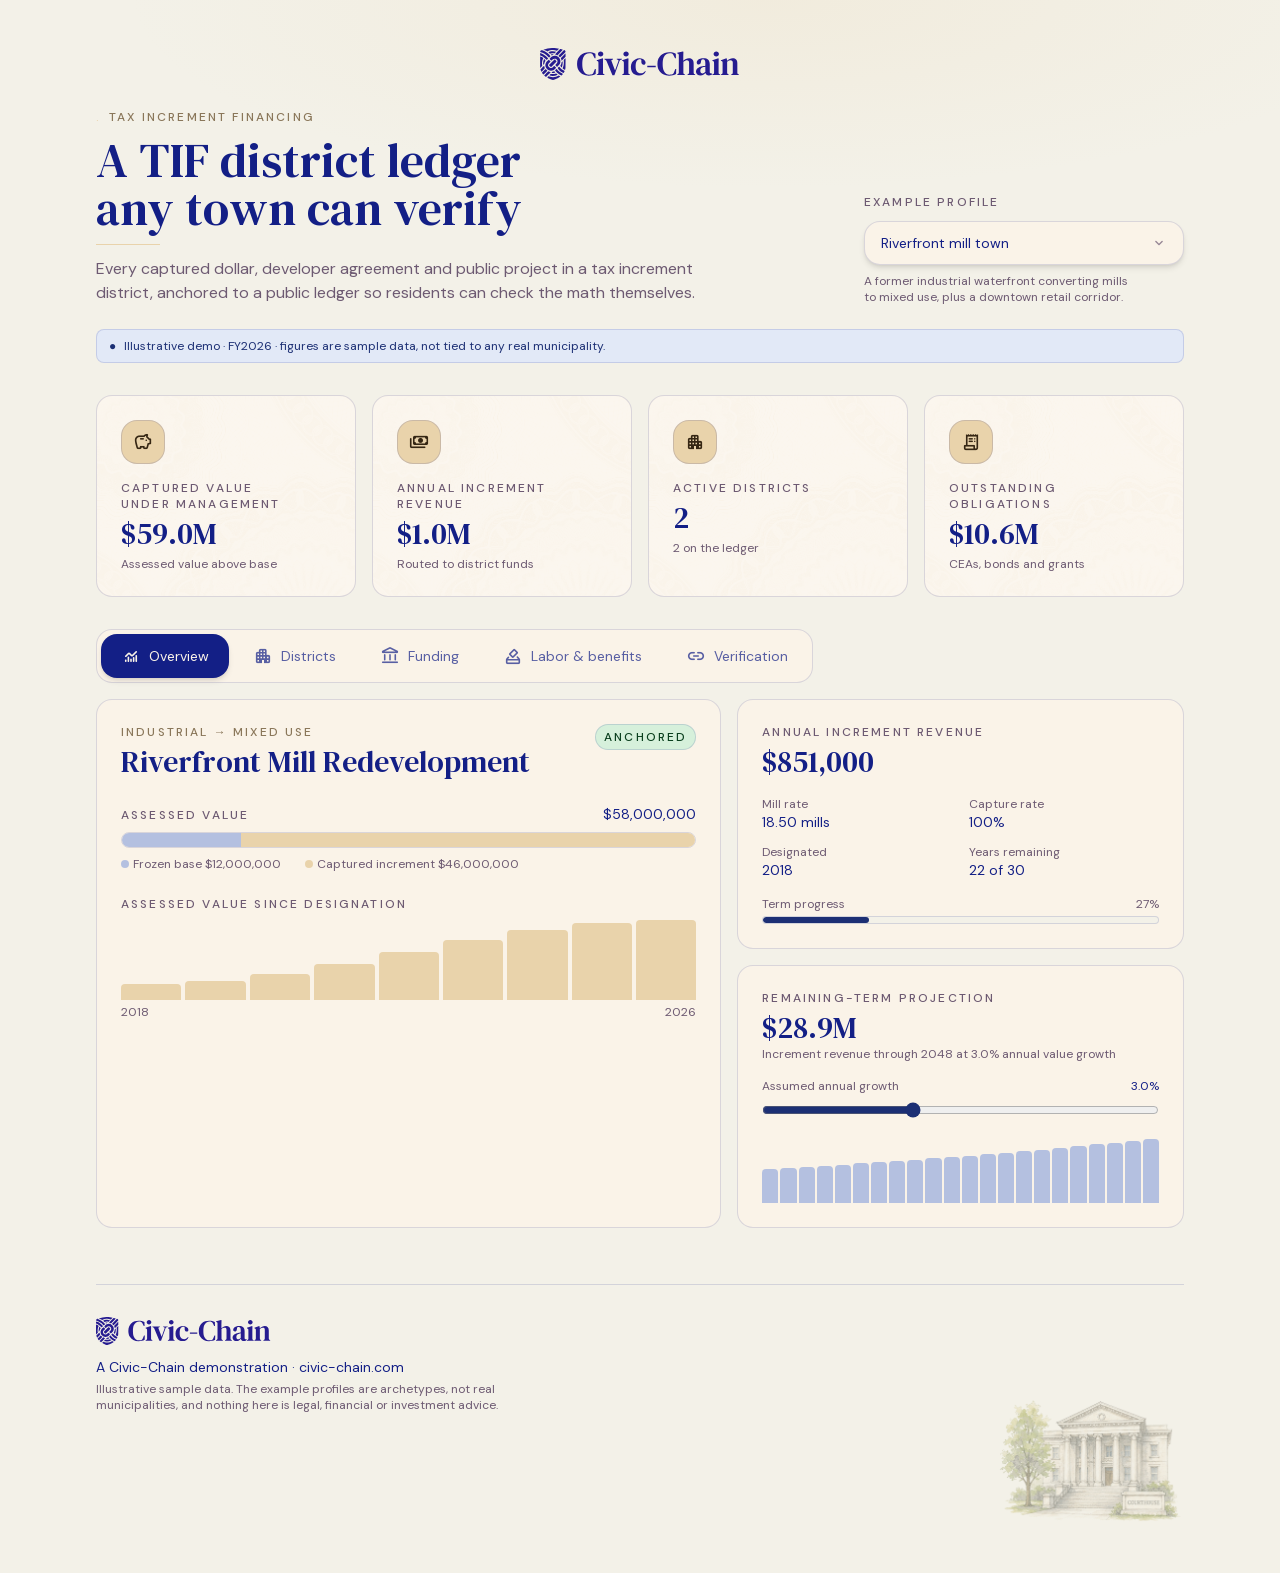
==== commit 0c9120ac: "Fix footer: reserve the courthouse wash height so the top rule no longer crosses it The scene wash w" ====
--- a/index.html
+++ b/index.html
@@ -1 +1 @@
-<!DOCTYPE html><html lang="en" class="dm_sans_d89fb377-module__B_rulq__variable dm_serif_text_f4016ba0-module__GzdR8q__variable materialsymbols_67d55a40-module__iyZNXq__variable"><head><meta charSet="utf-8"/><meta name="viewport" content="width=device-width, initial-scale=1"/><link rel="preload" href="/_next/static/media/19155629e56b2aed-s.p.1-yexets919qm.woff2" as="font" crossorigin="" type="font/woff2"/><link rel="preload" href="/_next/static/media/5c285b27cdda1fe8-s.p.2_mbdogr7ni8i.woff2" as="font" crossorigin="" type="font/woff2"/><link rel="preload" as="image" href="/brand/civic-logo-w-text-horizontal.svg"/><link rel="stylesheet" href="/_next/static/chunks/31x5f541qaan2.css" data-precedence="next"/><link rel="stylesheet" href="/_next/static/chunks/3t_zdjzzhbeeb.css" data-precedence="next"/><link rel="preload" as="script" fetchPriority="low" href="/_next/static/chunks/1xfwz1-7t571r.js"/><script src="/_next/static/chunks/0n0rui61xd07d.js" async=""></script><script src="/_next/static/chunks/1zg5veasx51wb.js" async=""></script><script src="/_next/static/chunks/3j9pm5otqxm82.js" async=""></script><script src="/_next/static/chunks/turbopack-1zeeu1kulp8no.js" async=""></script><script src="/_next/static/chunks/1el5-48au3iai.js" async=""></script><script src="/_next/static/chunks/0wm80bg1n35hn.js" async=""></script><script src="/_next/static/chunks/22odb5hva3a4-.js" async=""></script><script src="/_next/static/chunks/2ei5py9129qzi.js" async=""></script><script src="/_next/static/chunks/1j52kcwpo0qx_.js" async=""></script><script src="/_next/static/chunks/1zw2zt8p-4kl0.js" async=""></script><script src="/_next/static/chunks/2supyykyu2zxa.js" async=""></script><script src="/_next/static/chunks/0-ec484au3zdn.js" async=""></script><link rel="preload" href="https://www.googletagmanager.com/gtag/js?id=G-XWG2R2RLM5" as="script"/><meta name="next-size-adjust" content=""/><title>Civic-Chain: Tax Increment Financing (Demo)</title><meta name="description" content="Town-agnostic Civic-Chain demo for tax increment financing: captured value, developer agreements, public projects and on-chain verification. Illustrative sample data."/><meta name="application-name" content="Civic-Chain"/><meta property="og:title" content="Civic-Chain | Transparent Municipal Procurement Platform"/><meta property="og:description" content="Civic-Chain is a municipal procurement platform designed for faster payments, transparent records, and clearer public spending."/><meta property="og:url" content="https://civic-chain.com"/><meta property="og:site_name" content="Civic-Chain"/><meta property="og:locale" content="en_US"/><meta property="og:image" content="https://civic-chain.com/brand/civic-chain-social-preview.webp"/><meta property="og:image:type" content="image/webp"/><meta property="og:image:width" content="3840"/><meta property="og:image:height" content="2160"/><meta property="og:image:alt" content="Civic-Chain logo beside a town hall illustration."/><meta property="og:type" content="website"/><meta name="twitter:card" content="summary_large_image"/><meta name="twitter:title" content="Civic-Chain | Transparent Municipal Procurement Platform"/><meta name="twitter:description" content="Civic-Chain is a municipal procurement platform designed for faster payments, transparent records, and clearer public spending."/><meta name="twitter:image" content="https://civic-chain.com/brand/civic-chain-social-preview.webp"/><meta name="twitter:image:alt" content="Civic-Chain logo beside a town hall illustration."/><meta name="twitter:image:type" content="image/webp"/><meta name="twitter:image:width" content="3840"/><meta name="twitter:image:height" content="2160"/><link rel="icon" href="/brand/favico.png" sizes="64x64" type="image/png"/><script src="/_next/static/chunks/0cz1d0mv5g_q7.js" noModule=""></script></head><body><div hidden=""><!--$--><!--/$--></div><script type="application/ld+json">{"@context":"https://schema.org","@type":"Organization","@id":"https://civic-chain.com/#organization","name":"Civic-Chain","url":"https://civic-chain.com","logo":"https://civic-chain.com/brand/civic-chain-logo.svg","description":"Civic-Chain is a municipal procurement platform designed for faster payments, transparent records, and clearer public spending.","founder":[{"@type":"Person","name":"Justin Harvey","jobTitle":"Chief Product Officer","sameAs":"https://www.linkedin.com/in/justin-harvey-cspo/"},{"@type":"Person","name":"Michael Stansfield","jobTitle":"Chief Executive Officer","sameAs":"https://www.linkedin.com/in/michael-s-9144b096/"},{"@type":"Person","name":"Daniel Durante","jobTitle":"Chief Technology Officer","sameAs":"https://www.linkedin.com/in/daniel-durante/"}]}</script><script type="application/ld+json">{"@context":"https://schema.org","@type":"WebSite","@id":"https://civic-chain.com/#website","name":"Civic-Chain","url":"https://civic-chain.com","description":"Civic-Chain is a municipal procurement platform designed for faster payments, transparent records, and clearer public spending.","publisher":{"@id":"https://civic-chain.com/#organization"}}</script><main class="mx-auto min-h-screen w-full max-w-6xl px-4 py-8 lg:px-8 lg:py-12"><header class="flex flex-col gap-6"><img alt="Civic-Chain" width="310" height="64" decoding="async" data-nimg="1" class="h-8 w-auto" style="color:transparent" src="/brand/civic-logo-w-text-horizontal.svg"/><div class="flex flex-col justify-between gap-5 md:flex-row md:items-end"><div class="max-w-2xl"><p class="captions inline-flex items-center gap-2 text-gold-600"><span aria-hidden="true" class="text-gold-300">.</span>Tax increment financing</p><h1 class="mt-2 h4 text-blue-900 lg:h3">A TIF district ledger any town can verify</h1><span aria-hidden="true" class="block h-px bg-gold-300 w-16 mt-3"></span><p class="mt-3 body text-slate-500">Every captured dollar, developer agreement and public project in a tax increment district, anchored to a public ledger so residents can check the math themselves.</p></div><div class="w-full max-w-xs"><label class="captions text-slate-500" for="tif-profile">Example profile</label><button type="button" role="combobox" aria-controls="radix-_R_1a5bsnnb_" aria-expanded="false" aria-autocomplete="none" dir="ltr" data-state="closed" class="shadow-md rounded-2xl flex min-h-11 w-full items-center justify-between whitespace-nowrap border border-blue-900/10 bg-cream-50 px-4 py-2 body-sm text-foreground data-[placeholder]:text-slate-500 focus:outline-none focus:ring-2 focus:ring-ring focus:ring-offset-2 focus:ring-offset-background disabled:cursor-not-allowed disabled:opacity-50 [&amp;&gt;span]:line-clamp-1 mt-2" id="tif-profile" aria-label="Example municipality profile"><span style="pointer-events:none"></span><span class="material-symbols-rounded icon-sz-xs h-4 w-4 text-slate-500 opacity-70" aria-hidden="true">expand_more</span></button><select aria-hidden="true" tabindex="-1" style="position:absolute;border:0;width:1px;height:1px;padding:0;margin:-1px;overflow:hidden;clip:rect(0, 0, 0, 0);white-space:nowrap;word-wrap:normal"></select><p class="mt-2 body-xs text-slate-500">A former industrial waterfront converting mills to mixed use, plus a downtown retail corridor.</p></div></div><div class="flex items-center gap-2 rounded-lg border border-blue-900/10 bg-blue-100 px-3 py-2 body-xs text-blue-700"><span aria-hidden="true">●</span><span>Illustrative demo · <!-- -->FY2026<!-- --> · figures are sample data, not tied to any real municipality.</span></div></header><div class="mt-8 grid gap-4 sm:grid-cols-2 lg:grid-cols-4"><div class="rounded-2xl surface-card border border-cream-300 bg-cream-50 text-blue-900 ctl-tone-cream surface-material surface-material-banknote p-5 lg:p-6"><span class="inline-flex shrink-0 items-center justify-center size-11 rounded-2xl border border-gold-800/45 bg-gold-300 text-gold-800"><span class="material-symbols-rounded icon-sz-sm" aria-hidden="true">savings</span></span><p class="mt-4 captions text-slate-500">Captured value under management</p><p class="mt-1 h4 tabular-nums text-blue-900">$59.0M</p><p class="mt-1 body-xs text-slate-500">Assessed value above base</p></div><div class="rounded-2xl surface-card border border-cream-300 bg-cream-50 text-blue-900 ctl-tone-cream surface-material surface-material-banknote p-5 lg:p-6"><span class="inline-flex shrink-0 items-center justify-center size-11 rounded-2xl border border-gold-800/45 bg-gold-300 text-gold-800"><span class="material-symbols-rounded icon-sz-sm" aria-hidden="true">payments</span></span><p class="mt-4 captions text-slate-500">Annual increment revenue</p><p class="mt-1 h4 tabular-nums text-blue-900">$1.0M</p><p class="mt-1 body-xs text-slate-500">Routed to district funds</p></div><div class="rounded-2xl surface-card border border-cream-300 bg-cream-50 text-blue-900 ctl-tone-cream surface-material surface-material-banknote p-5 lg:p-6"><span class="inline-flex shrink-0 items-center justify-center size-11 rounded-2xl border border-gold-800/45 bg-gold-300 text-gold-800"><span class="material-symbols-rounded icon-sz-sm" aria-hidden="true">apartment</span></span><p class="mt-4 captions text-slate-500">Active districts</p><p class="mt-1 h4 tabular-nums text-blue-900">2</p><p class="mt-1 body-xs text-slate-500">2 on the ledger</p></div><div class="rounded-2xl surface-card border border-cream-300 bg-cream-50 text-blue-900 ctl-tone-cream surface-material surface-material-banknote p-5 lg:p-6"><span class="inline-flex shrink-0 items-center justify-center size-11 rounded-2xl border border-gold-800/45 bg-gold-300 text-gold-800"><span class="material-symbols-rounded icon-sz-sm" aria-hidden="true">receipt_long</span></span><p class="mt-4 captions text-slate-500">Outstanding obligations</p><p class="mt-1 h4 tabular-nums text-blue-900">$10.6M</p><p class="mt-1 body-xs text-slate-500">CEAs, bonds and grants</p></div></div><section class="mt-8"><div class=""><div role="tablist" aria-label="TIF views" aria-orientation="horizontal" class="inline-flex flex-wrap gap-1 rounded-2xl border border-border bg-cream-50 ctl-tone-cream p-1"><button class="group/button inline-flex items-center justify-center gap-2 whitespace-nowrap font-medium outline-none transition-all duration-[var(--dur-fast)] ease-[var(--ease-soft)] focus-visible:ring-2 focus-visible:ring-ring focus-visible:ring-offset-2 focus-visible:ring-offset-background disabled:pointer-events-none disabled:opacity-50 motion-reduce:transition-none motion-reduce:hover:translate-y-0 motion-reduce:hover:scale-100 [&amp;_svg]:pointer-events-none [&amp;_svg]:size-4 shrink-0 rounded-2xl btn-filled shadow-md hover:shadow-lg active:shadow-md hover:-translate-y-0.5 hover:scale-[1.01] active:translate-y-0 active:scale-[0.985] h-11 px-5 body-sm" id="_R_dbsnnb_-tab-overview" type="button" role="tab" aria-selected="true" aria-controls="_R_dbsnnb_-panel-overview" tabindex="0"><span class="material-symbols-rounded icon-sz-sm" aria-hidden="true">monitoring</span>Overview</button><button class="group/button inline-flex items-center justify-center gap-2 whitespace-nowrap font-medium outline-none transition-all duration-[var(--dur-fast)] ease-[var(--ease-soft)] focus-visible:ring-2 focus-visible:ring-ring focus-visible:ring-offset-2 focus-visible:ring-offset-background disabled:pointer-events-none disabled:opacity-50 motion-reduce:transition-none motion-reduce:hover:translate-y-0 motion-reduce:hover:scale-100 [&amp;_svg]:pointer-events-none [&amp;_svg]:size-4 shrink-0 rounded-2xl btn-ghost active:scale-[0.985] h-11 px-5 body-sm" id="_R_dbsnnb_-tab-districts" type="button" role="tab" aria-selected="false" aria-controls="_R_dbsnnb_-panel-districts" tabindex="-1"><span class="material-symbols-rounded icon-sz-sm" aria-hidden="true">apartment</span>Districts</button><button class="group/button inline-flex items-center justify-center gap-2 whitespace-nowrap font-medium outline-none transition-all duration-[var(--dur-fast)] ease-[var(--ease-soft)] focus-visible:ring-2 focus-visible:ring-ring focus-visible:ring-offset-2 focus-visible:ring-offset-background disabled:pointer-events-none disabled:opacity-50 motion-reduce:transition-none motion-reduce:hover:translate-y-0 motion-reduce:hover:scale-100 [&amp;_svg]:pointer-events-none [&amp;_svg]:size-4 shrink-0 rounded-2xl btn-ghost active:scale-[0.985] h-11 px-5 body-sm" id="_R_dbsnnb_-tab-funding" type="button" role="tab" aria-selected="false" aria-controls="_R_dbsnnb_-panel-funding" tabindex="-1"><span class="material-symbols-rounded icon-sz-sm" aria-hidden="true">account_balance</span>Funding</button><button class="group/button inline-flex items-center justify-center gap-2 whitespace-nowrap font-medium outline-none transition-all duration-[var(--dur-fast)] ease-[var(--ease-soft)] focus-visible:ring-2 focus-visible:ring-ring focus-visible:ring-offset-2 focus-visible:ring-offset-background disabled:pointer-events-none disabled:opacity-50 motion-reduce:transition-none motion-reduce:hover:translate-y-0 motion-reduce:hover:scale-100 [&amp;_svg]:pointer-events-none [&amp;_svg]:size-4 shrink-0 rounded-2xl btn-ghost active:scale-[0.985] h-11 px-5 body-sm" id="_R_dbsnnb_-tab-labor" type="button" role="tab" aria-selected="false" aria-controls="_R_dbsnnb_-panel-labor" tabindex="-1"><span class="material-symbols-rounded icon-sz-sm" aria-hidden="true">how_to_vote</span>Labor &amp; benefits</button><button class="group/button inline-flex items-center justify-center gap-2 whitespace-nowrap font-medium outline-none transition-all duration-[var(--dur-fast)] ease-[var(--ease-soft)] focus-visible:ring-2 focus-visible:ring-ring focus-visible:ring-offset-2 focus-visible:ring-offset-background disabled:pointer-events-none disabled:opacity-50 motion-reduce:transition-none motion-reduce:hover:translate-y-0 motion-reduce:hover:scale-100 [&amp;_svg]:pointer-events-none [&amp;_svg]:size-4 shrink-0 rounded-2xl btn-ghost active:scale-[0.985] h-11 px-5 body-sm" id="_R_dbsnnb_-tab-verify" type="button" role="tab" aria-selected="false" aria-controls="_R_dbsnnb_-panel-verify" tabindex="-1"><span class="material-symbols-rounded icon-sz-sm" aria-hidden="true">link</span>Verification</button></div><div role="tabpanel" id="_R_dbsnnb_-panel-overview" aria-labelledby="_R_dbsnnb_-tab-overview" class="mt-4 body-sm text-current/70"><div class="grid gap-4 lg:grid-cols-[1.4fr_1fr]"><div class="rounded-2xl surface-card border border-cream-300 bg-cream-50 text-blue-900 ctl-tone-cream p-5 lg:p-6"><div class="flex flex-wrap items-start justify-between gap-3"><div><p class="captions text-gold-600">Industrial → mixed use</p><h2 class="mt-1 h4 text-blue-900">Riverfront Mill Redevelopment</h2></div><span class="inline-flex items-center gap-2 captions rounded-2xl border px-2 py-1 border-green-900/12 bg-green-100 text-green-900">Anchored</span></div><div class="mt-6"><div class="flex items-baseline justify-between"><p class="captions text-slate-500">Assessed value</p><p class="body-sm tabular-nums text-blue-900">$58,000,000</p></div><div class="mt-2 flex h-4 w-full overflow-hidden rounded-lg border border-blue-900/10"><div class="h-full bg-blue-300" style="width:20.689655172413794%" aria-hidden="true"></div><div class="h-full bg-gold-300" style="width:79.3103448275862%" aria-hidden="true"></div></div><div class="mt-2 flex flex-wrap gap-x-6 gap-y-1 body-xs text-slate-500"><span class="inline-flex items-center gap-1"><span class="inline-block size-2 rounded-full bg-blue-300" aria-hidden="true"></span>Frozen base <!-- -->$12,000,000</span><span class="inline-flex items-center gap-1"><span class="inline-block size-2 rounded-full bg-gold-300" aria-hidden="true"></span>Captured increment <!-- -->$46,000,000</span></div></div><div class="mt-6"><p class="captions text-slate-500">Assessed value since designation</p><div class="mt-2 flex h-20 items-end gap-1" role="img" aria-label="Assessed value rising since designation"><div class="flex-1 rounded-t-sm bg-gold-300" style="height:20%"></div><div class="flex-1 rounded-t-sm bg-gold-300" style="height:23.4375%"></div><div class="flex-1 rounded-t-sm bg-gold-300" style="height:32.5%"></div><div class="flex-1 rounded-t-sm bg-gold-300" style="height:45.3125%"></div><div class="flex-1 rounded-t-sm bg-gold-300" style="height:60%"></div><div class="flex-1 rounded-t-sm bg-gold-300" style="height:74.6875%"></div><div class="flex-1 rounded-t-sm bg-gold-300" style="height:87.5%"></div><div class="flex-1 rounded-t-sm bg-gold-300" style="height:96.5625%"></div><div class="flex-1 rounded-t-sm bg-gold-300" style="height:100%"></div></div><div class="mt-1 flex justify-between body-xs text-slate-500"><span class="tabular-nums">2018</span><span class="tabular-nums">2026</span></div></div></div><div class="grid gap-4"><div class="rounded-2xl surface-card border border-cream-300 bg-cream-50 text-blue-900 ctl-tone-cream p-5 lg:p-6"><p class="captions text-slate-500">Annual increment revenue</p><p class="mt-1 h4 tabular-nums text-blue-900">$851,000</p><dl class="mt-4 grid grid-cols-2 gap-x-4 gap-y-3 body-sm"><div><dt class="body-xs text-slate-500">Mill rate</dt><dd class="body-sm tabular-nums text-blue-900">18.50 mills</dd></div><div><dt class="body-xs text-slate-500">Capture rate</dt><dd class="body-sm tabular-nums text-blue-900">100%</dd></div><div><dt class="body-xs text-slate-500">Designated</dt><dd class="body-sm tabular-nums text-blue-900">2018</dd></div><div><dt class="body-xs text-slate-500">Years remaining</dt><dd class="body-sm tabular-nums text-blue-900">22 of 30</dd></div></dl><div class="mt-4"><div class="flex items-baseline justify-between body-xs text-slate-500"><span>Term progress</span><span class="tabular-nums">27%</span></div><div class="mt-1 h-2 w-full overflow-hidden rounded-full border border-blue-900/10 bg-cream-100"><div class="h-full rounded-full bg-blue-700" style="width:26.666666666666668%" aria-hidden="true"></div></div></div></div><div class="rounded-2xl surface-card border border-cream-300 bg-cream-50 text-blue-900 ctl-tone-cream p-5 lg:p-6"><p class="captions text-slate-500">Remaining-term projection</p><p class="mt-1 h4 tabular-nums text-blue-900">$28.9M</p><p class="body-xs text-slate-500">Increment revenue through <!-- -->2048<!-- --> at<!-- --> <!-- -->3.0%<!-- --> annual value growth</p><label class="mt-4 flex items-center justify-between body-xs text-slate-500" for="tif-growth"><span>Assumed annual growth</span><span class="tabular-nums text-blue-900">3.0%</span></label><input id="tif-growth" type="range" min="0" max="8" step="0.5" class="mt-2 w-full accent-blue-700" value="3"/><div class="mt-4 flex h-16 items-end gap-0.5" aria-hidden="true"><div class="flex-1 rounded-t-sm bg-blue-300" style="height:53.34133696896658%" title="2027: $883,190"></div><div class="flex-1 rounded-t-sm bg-blue-300" style="height:54.968407436410686%" title="2028: $916,346"></div><div class="flex-1 rounded-t-sm bg-blue-300" style="height:56.64429001787812%" title="2029: $950,496"></div><div class="flex-1 rounded-t-sm bg-blue-300" style="height:58.37044907678958%" title="2030: $985,671"></div><div class="flex-1 rounded-t-sm bg-blue-300" style="height:60.148392907468384%" title="2031: $1,021,901"></div><div class="flex-1 rounded-t-sm bg-blue-300" style="height:61.97967505306756%" title="2032: $1,059,218"></div><div class="flex-1 rounded-t-sm bg-blue-300" style="height:63.8658956630347%" title="2033: $1,097,655"></div><div class="flex-1 rounded-t-sm bg-blue-300" style="height:65.80870289130085%" title="2034: $1,137,244"></div><div class="flex-1 rounded-t-sm bg-blue-300" style="height:67.809794336415%" title="2035: $1,178,022"></div><div class="flex-1 rounded-t-sm bg-blue-300" style="height:69.87091852488254%" title="2036: $1,220,022"></div><div class="flex-1 rounded-t-sm bg-blue-300" style="height:71.99387643900414%" title="2037: $1,263,283"></div><div class="flex-1 rounded-t-sm bg-blue-300" style="height:74.18052309054937%" title="2038: $1,307,841"></div><div class="flex-1 rounded-t-sm bg-blue-300" style="height:76.43276914164097%" title="2039: $1,353,737"></div><div class="flex-1 rounded-t-sm bg-blue-300" style="height:78.75258257426532%" title="2040: $1,401,009"></div><div class="flex-1 rounded-t-sm bg-blue-300" style="height:81.1419904098684%" title="2041: $1,449,699"></div><div class="flex-1 rounded-t-sm bg-blue-300" style="height:83.60308048053956%" title="2042: $1,499,850"></div><div class="flex-1 rounded-t-sm bg-blue-300" style="height:86.13800325333088%" title="2043: $1,551,506"></div><div class="flex-1 rounded-t-sm bg-blue-300" style="height:88.74897370930591%" title="2044: $1,604,711"></div><div class="flex-1 rounded-t-sm bg-blue-300" style="height:91.43827327896021%" title="2045: $1,659,512"></div><div class="flex-1 rounded-t-sm bg-blue-300" style="height:94.20825183570415%" title="2046: $1,715,957"></div><div class="flex-1 rounded-t-sm bg-blue-300" style="height:97.06132974915037%" title="2047: $1,774,096"></div><div class="flex-1 rounded-t-sm bg-blue-300" style="height:100%" title="2048: $1,833,979"></div></div></div></div></div></div></div></section><footer class="relative mt-14 overflow-hidden border-t border-blue-900/10 pt-8"><div aria-hidden="true" class="pointer-events-none absolute bottom-0 right-0 hidden h-40 w-1/3 lg:block"><img alt="" loading="lazy" decoding="async" data-nimg="fill" class="object-contain object-right-bottom opacity-50 mix-blend-multiply" style="position:absolute;height:100%;width:100%;left:0;top:0;right:0;bottom:0;color:transparent" src="/design-assets/scenes-colored/colored-random-classical-courthouse-tree-line-art.webp"/></div><img alt="Civic-Chain" loading="lazy" width="310" height="64" decoding="async" data-nimg="1" class="h-7 w-auto" style="color:transparent" src="/brand/civic-logo-w-text-horizontal.svg"/><p class="mt-3 body-sm text-blue-900">A Civic-Chain demonstration · civic-chain.com</p><p class="mt-1 max-w-xl body-xs text-slate-500">Illustrative sample data. The example profiles are archetypes, not real municipalities, and nothing here is legal, financial or investment advice.</p></footer></main><!--$--><!--/$--><script src="/_next/static/chunks/1xfwz1-7t571r.js" id="_R_" async=""></script><script>(self.__next_f=self.__next_f||[]).push([0])</script><script>self.__next_f.push([1,"1:\"$Sreact.fragment\"\n2:I[39756,[\"/_next/static/chunks/1el5-48au3iai.js\",\"/_next/static/chunks/0wm80bg1n35hn.js\"],\"default\"]\n3:I[37457,[\"/_next/static/chunks/1el5-48au3iai.js\",\"/_next/static/chunks/0wm80bg1n35hn.js\"],\"default\"]\n4:I[79520,[\"/_next/static/chunks/1el5-48au3iai.js\",\"/_next/static/chunks/0wm80bg1n35hn.js\"],\"\"]\n9:I[68027,[\"/_next/static/chunks/1el5-48au3iai.js\",\"/_next/static/chunks/0wm80bg1n35hn.js\"],\"default\",1]\n:HL[\"/_next/static/chunks/31x5f541qaan2.css\",\"style\"]\n:HL[\"/_next/static/chunks/3t_zdjzzhbeeb.css\",\"style\"]\n:HL[\"/_next/static/media/19155629e56b2aed-s.p.1-yexets919qm.woff2\",\"font\",{\"crossOrigin\":\"\",\"type\":\"font/woff2\"}]\n:HL[\"/_next/static/media/5c285b27cdda1fe8-s.p.2_mbdogr7ni8i.woff2\",\"font\",{\"crossOrigin\":\"\",\"type\":\"font/woff2\"}]\n"])</script><script>self.__next_f.push([1,"0:{\"P\":null,\"c\":[\"\",\"tif\"],\"q\":\"\",\"i\":false,\"f\":[[[\"\",{\"children\":[\"tif\",{\"children\":[\"__PAGE__\",{}]}]},\"$undefined\",\"$undefined\",16],[[\"$\",\"$1\",\"c\",{\"children\":[[[\"$\",\"link\",\"0\",{\"rel\":\"stylesheet\",\"href\":\"/_next/static/chunks/31x5f541qaan2.css\",\"precedence\":\"next\",\"crossOrigin\":\"$undefined\",\"nonce\":\"$undefined\"}],[\"$\",\"link\",\"1\",{\"rel\":\"stylesheet\",\"href\":\"/_next/static/chunks/3t_zdjzzhbeeb.css\",\"precedence\":\"next\",\"crossOrigin\":\"$undefined\",\"nonce\":\"$undefined\"}],[\"$\",\"script\",\"script-0\",{\"src\":\"/_next/static/chunks/1el5-48au3iai.js\",\"async\":true,\"nonce\":\"$undefined\"}],[\"$\",\"script\",\"script-1\",{\"src\":\"/_next/static/chunks/0wm80bg1n35hn.js\",\"async\":true,\"nonce\":\"$undefined\"}]],[\"$\",\"html\",null,{\"lang\":\"en\",\"className\":\"dm_sans_d89fb377-module__B_rulq__variable dm_serif_text_f4016ba0-module__GzdR8q__variable materialsymbols_67d55a40-module__iyZNXq__variable\",\"suppressHydrationWarning\":true,\"children\":[\"$\",\"body\",null,{\"suppressHydrationWarning\":true,\"children\":[[\"$\",\"script\",null,{\"type\":\"application/ld+json\",\"dangerouslySetInnerHTML\":{\"__html\":\"{\\\"@context\\\":\\\"https://schema.org\\\",\\\"@type\\\":\\\"Organization\\\",\\\"@id\\\":\\\"https://civic-chain.com/#organization\\\",\\\"name\\\":\\\"Civic-Chain\\\",\\\"url\\\":\\\"https://civic-chain.com\\\",\\\"logo\\\":\\\"https://civic-chain.com/brand/civic-chain-logo.svg\\\",\\\"description\\\":\\\"Civic-Chain is a municipal procurement platform designed for faster payments, transparent records, and clearer public spending.\\\",\\\"founder\\\":[{\\\"@type\\\":\\\"Person\\\",\\\"name\\\":\\\"Justin Harvey\\\",\\\"jobTitle\\\":\\\"Chief Product Officer\\\",\\\"sameAs\\\":\\\"https://www.linkedin.com/in/justin-harvey-cspo/\\\"},{\\\"@type\\\":\\\"Person\\\",\\\"name\\\":\\\"Michael Stansfield\\\",\\\"jobTitle\\\":\\\"Chief Executive Officer\\\",\\\"sameAs\\\":\\\"https://www.linkedin.com/in/michael-s-9144b096/\\\"},{\\\"@type\\\":\\\"Person\\\",\\\"name\\\":\\\"Daniel Durante\\\",\\\"jobTitle\\\":\\\"Chief Technology Officer\\\",\\\"sameAs\\\":\\\"https://www.linkedin.com/in/daniel-durante/\\\"}]}\"}}],[\"$\",\"script\",null,{\"type\":\"application/ld+json\",\"dangerouslySetInnerHTML\":{\"__html\":\"{\\\"@context\\\":\\\"https://schema.org\\\",\\\"@type\\\":\\\"WebSite\\\",\\\"@id\\\":\\\"https://civic-chain.com/#website\\\",\\\"name\\\":\\\"Civic-Chain\\\",\\\"url\\\":\\\"https://civic-chain.com\\\",\\\"description\\\":\\\"Civic-Chain is a municipal procurement platform designed for faster payments, transparent records, and clearer public spending.\\\",\\\"publisher\\\":{\\\"@id\\\":\\\"https://civic-chain.com/#organization\\\"}}\"}}],[\"$\",\"$L2\",null,{\"parallelRouterKey\":\"children\",\"error\":\"$undefined\",\"errorStyles\":\"$undefined\",\"errorScripts\":\"$undefined\",\"template\":[\"$\",\"$L3\",null,{}],\"templateStyles\":\"$undefined\",\"templateScripts\":\"$undefined\",\"notFound\":[[[\"$\",\"title\",null,{\"children\":\"404: This page could not be found.\"}],[\"$\",\"div\",null,{\"style\":{\"fontFamily\":\"system-ui,\\\"Segoe UI\\\",Roboto,Helvetica,Arial,sans-serif,\\\"Apple Color Emoji\\\",\\\"Segoe UI Emoji\\\"\",\"height\":\"100vh\",\"textAlign\":\"center\",\"display\":\"flex\",\"flexDirection\":\"column\",\"alignItems\":\"center\",\"justifyContent\":\"center\"},\"children\":[\"$\",\"div\",null,{\"children\":[[\"$\",\"style\",null,{\"dangerouslySetInnerHTML\":{\"__html\":\"body{color:#000;background:#fff;margin:0}.next-error-h1{border-right:1px solid rgba(0,0,0,.3)}@media (prefers-color-scheme:dark){body{color:#fff;background:#000}.next-error-h1{border-right:1px solid rgba(255,255,255,.3)}}\"}}],[\"$\",\"h1\",null,{\"className\":\"next-error-h1\",\"style\":{\"display\":\"inline-block\",\"margin\":\"0 20px 0 0\",\"padding\":\"0 23px 0 0\",\"fontSize\":24,\"fontWeight\":500,\"verticalAlign\":\"top\",\"lineHeight\":\"49px\"},\"children\":404}],[\"$\",\"div\",null,{\"style\":{\"display\":\"inline-block\"},\"children\":[\"$\",\"h2\",null,{\"style\":{\"fontSize\":14,\"fontWeight\":400,\"lineHeight\":\"49px\",\"margin\":0},\"children\":\"This page could not be found.\"}]}]]}]}]],[]],\"forbidden\":\"$undefined\",\"unauthorized\":\"$undefined\"}],[\"$\",\"$L4\",null,{\"src\":\"https://www.googletagmanager.com/gtag/js?id=G-XWG2R2RLM5\",\"strategy\":\"afterInteractive\"}],[\"$\",\"$L4\",null,{\"id\":\"gtag-init\",\"strategy\":\"afterInteractive\",\"children\":\"\\n          window.dataLayer = window.dataLayer || [];\\n          function gtag(){dataLayer.push(arguments);}\\n          gtag('js', new Date());\\n          gtag('config', 'G-XWG2R2RLM5');\\n        \"}],[\"$\",\"$L4\",null,{\"id\":\"ms-clarity\",\"strategy\":\"afterInteractive\",\"children\":\"\\n          (function(c,l,a,r,i,t,y){\\n              c[a]=c[a]||function(){(c[a].q=c[a].q||[]).push(arguments)};\\n              t=l.createElement(r);t.async=1;t.src=\\\"https://www.clarity.ms/tag/\\\"+i;\\n              y=l.getElementsByTagName(r)[0];y.parentNode.insertBefore(t,y);\\n          })(window, document, \\\"clarity\\\", \\\"script\\\", \\\"yp4mywizrt\\\");\\n        \"}]]}]}]]}],{\"children\":[\"$L5\",{\"children\":[\"$L6\",{},null,false,null]},null,false,\"$@7\"]},null,false,null],\"$L8\",false]],\"m\":\"$undefined\",\"G\":[\"$9\",[\"$La\",\"$Lb\"]],\"S\":true,\"h\":null,\"s\":\"$undefined\",\"l\":\"$undefined\",\"p\":\"$undefined\",\"d\":\"$undefined\",\"b\":\"LeDcB9rOV0WJixdJIZnu-\"}\n"])</script><script>self.__next_f.push([1,"c:I[84134,[\"/_next/static/chunks/1el5-48au3iai.js\",\"/_next/static/chunks/0wm80bg1n35hn.js\",\"/_next/static/chunks/22odb5hva3a4-.js\",\"/_next/static/chunks/2ei5py9129qzi.js\",\"/_next/static/chunks/1j52kcwpo0qx_.js\",\"/_next/static/chunks/1zw2zt8p-4kl0.js\",\"/_next/static/chunks/2supyykyu2zxa.js\",\"/_next/static/chunks/0-ec484au3zdn.js\"],\"TifDemo\"]\nd:I[97367,[\"/_next/static/chunks/1el5-48au3iai.js\",\"/_next/static/chunks/0wm80bg1n35hn.js\"],\"OutletBoundary\"]\ne:\"$Sreact.suspense\"\n11:I[97367,[\"/_next/static/chunks/1el5-48au3iai.js\",\"/_next/static/chunks/0wm80bg1n35hn.js\"],\"ViewportBoundary\"]\n13:I[97367,[\"/_next/static/chunks/1el5-48au3iai.js\",\"/_next/static/chunks/0wm80bg1n35hn.js\"],\"MetadataBoundary\"]\n5:[\"$\",\"$1\",\"c\",{\"children\":[null,[\"$\",\"$L2\",null,{\"parallelRouterKey\":\"children\",\"error\":\"$undefined\",\"errorStyles\":\"$undefined\",\"errorScripts\":\"$undefined\",\"template\":[\"$\",\"$L3\",null,{}],\"templateStyles\":\"$undefined\",\"templateScripts\":\"$undefined\",\"notFound\":\"$undefined\",\"forbidden\":\"$undefined\",\"unauthorized\":\"$undefined\"}]]}]\n6:[\"$\",\"$1\",\"c\",{\"children\":[[\"$\",\"$Lc\",null,{}],[[\"$\",\"script\",\"script-0\",{\"src\":\"/_next/static/chunks/22odb5hva3a4-.js\",\"async\":true,\"nonce\":\"$undefined\"}],[\"$\",\"script\",\"script-1\",{\"src\":\"/_next/static/chunks/2ei5py9129qzi.js\",\"async\":true,\"nonce\":\"$undefined\"}],[\"$\",\"script\",\"script-2\",{\"src\":\"/_next/static/chunks/1j52kcwpo0qx_.js\",\"async\":true,\"nonce\":\"$undefined\"}],[\"$\",\"script\",\"script-3\",{\"src\":\"/_next/static/chunks/1zw2zt8p-4kl0.js\",\"async\":true,\"nonce\":\"$undefined\"}],[\"$\",\"script\",\"script-4\",{\"src\":\"/_next/static/chunks/2supyykyu2zxa.js\",\"async\":true,\"nonce\":\"$undefined\"}],[\"$\",\"script\",\"script-5\",{\"src\":\"/_next/static/chunks/0-ec484au3zdn.js\",\"async\":true,\"nonce\":\"$undefined\"}]],[\"$\",\"$Ld\",null,{\"children\":[\"$\",\"$e\",null,{\"name\":\"Next.MetadataOutlet\",\"children\":\"$@f\"}]}]]}]\n10:[]\n7:\"$W10\"\n8:[\"$\",\"$1\",\"h\",{\"children\":[null,[\"$\",\"$L11\",null,{\"children\":\"$L12\"}],[\"$\",\"div\",null,{\"hidden\":true,\"children\":[\"$\",\"$L13\",null,{\"children\":[\"$\",\"$e\",null,{\"name\":\"Next.Metadata\",\"children\":\"$L14\"}]}]}],[\"$\",\"meta\",null,{\"name\":\"next-size-adjust\",\"content\":\"\"}]]}]\na:[\"$\",\"link\",\"0\",{\"rel\":\"stylesheet\",\"href\":\"/_next/static/chunks/31x5f541qaan2.css\",\"precedence\":\"next\",\"crossOrigin\":\"$undefined\",\"nonce\":\"$undefined\"}]\nb:[\"$\",\"link\",\"1\",{\"rel\":\"stylesheet\",\"href\":\"/_next/static/chunks/3t_zdjzzhbeeb.css\",\"precedence\":\"next\",\"crossOrigin\":\"$undefined\",\"nonce\":\"$undefined\"}]\n"])</script><script>self.__next_f.push([1,"12:[[\"$\",\"meta\",\"0\",{\"charSet\":\"utf-8\"}],[\"$\",\"meta\",\"1\",{\"name\":\"viewport\",\"content\":\"width=device-width, initial-scale=1\"}]]\n"])</script><script>self.__next_f.push([1,"15:I[27201,[\"/_next/static/chunks/1el5-48au3iai.js\",\"/_next/static/chunks/0wm80bg1n35hn.js\"],\"IconMark\"]\nf:null\n"])</script><script>self.__next_f.push([1,"14:[[\"$\",\"title\",\"0\",{\"children\":\"Civic-Chain: Tax Increment Financing (Demo)\"}],[\"$\",\"meta\",\"1\",{\"name\":\"description\",\"content\":\"Town-agnostic Civic-Chain demo for tax increment financing: captured value, developer agreements, public projects and on-chain verification. Illustrative sample data.\"}],[\"$\",\"meta\",\"2\",{\"name\":\"application-name\",\"content\":\"Civic-Chain\"}],[\"$\",\"meta\",\"3\",{\"property\":\"og:title\",\"content\":\"Civic-Chain | Transparent Municipal Procurement Platform\"}],[\"$\",\"meta\",\"4\",{\"property\":\"og:description\",\"content\":\"Civic-Chain is a municipal procurement platform designed for faster payments, transparent records, and clearer public spending.\"}],[\"$\",\"meta\",\"5\",{\"property\":\"og:url\",\"content\":\"https://civic-chain.com\"}],[\"$\",\"meta\",\"6\",{\"property\":\"og:site_name\",\"content\":\"Civic-Chain\"}],[\"$\",\"meta\",\"7\",{\"property\":\"og:locale\",\"content\":\"en_US\"}],[\"$\",\"meta\",\"8\",{\"property\":\"og:image\",\"content\":\"https://civic-chain.com/brand/civic-chain-social-preview.webp\"}],[\"$\",\"meta\",\"9\",{\"property\":\"og:image:type\",\"content\":\"image/webp\"}],[\"$\",\"meta\",\"10\",{\"property\":\"og:image:width\",\"content\":\"3840\"}],[\"$\",\"meta\",\"11\",{\"property\":\"og:image:height\",\"content\":\"2160\"}],[\"$\",\"meta\",\"12\",{\"property\":\"og:image:alt\",\"content\":\"Civic-Chain logo beside a town hall illustration.\"}],[\"$\",\"meta\",\"13\",{\"property\":\"og:type\",\"content\":\"website\"}],[\"$\",\"meta\",\"14\",{\"name\":\"twitter:card\",\"content\":\"summary_large_image\"}],[\"$\",\"meta\",\"15\",{\"name\":\"twitter:title\",\"content\":\"Civic-Chain | Transparent Municipal Procurement Platform\"}],[\"$\",\"meta\",\"16\",{\"name\":\"twitter:description\",\"content\":\"Civic-Chain is a municipal procurement platform designed for faster payments, transparent records, and clearer public spending.\"}],[\"$\",\"meta\",\"17\",{\"name\":\"twitter:image\",\"content\":\"https://civic-chain.com/brand/civic-chain-social-preview.webp\"}],[\"$\",\"meta\",\"18\",{\"name\":\"twitter:image:alt\",\"content\":\"Civic-Chain logo beside a town hall illustration.\"}],[\"$\",\"meta\",\"19\",{\"name\":\"twitter:image:type\",\"content\":\"image/webp\"}],[\"$\",\"meta\",\"20\",{\"name\":\"twitter:image:width\",\"content\":\"3840\"}],[\"$\",\"meta\",\"21\",{\"name\":\"twitter:image:height\",\"content\":\"2160\"}],[\"$\",\"link\",\"22\",{\"rel\":\"icon\",\"href\":\"/brand/favico.png\",\"sizes\":\"64x64\",\"type\":\"image/png\"}],[\"$\",\"$L15\",\"23\",{}]]\n"])</script></body></html>+<!DOCTYPE html><html lang="en" class="dm_sans_d89fb377-module__B_rulq__variable dm_serif_text_f4016ba0-module__GzdR8q__variable materialsymbols_67d55a40-module__iyZNXq__variable"><head><meta charSet="utf-8"/><meta name="viewport" content="width=device-width, initial-scale=1"/><link rel="preload" href="/_next/static/media/19155629e56b2aed-s.p.1-yexets919qm.woff2" as="font" crossorigin="" type="font/woff2"/><link rel="preload" href="/_next/static/media/5c285b27cdda1fe8-s.p.2_mbdogr7ni8i.woff2" as="font" crossorigin="" type="font/woff2"/><link rel="preload" as="image" href="/brand/civic-logo-w-text-horizontal.svg"/><link rel="stylesheet" href="/_next/static/chunks/31x5f541qaan2.css" data-precedence="next"/><link rel="stylesheet" href="/_next/static/chunks/1pe9_2g4p2-42.css" data-precedence="next"/><link rel="preload" as="script" fetchPriority="low" href="/_next/static/chunks/1xfwz1-7t571r.js"/><script src="/_next/static/chunks/0n0rui61xd07d.js" async=""></script><script src="/_next/static/chunks/1zg5veasx51wb.js" async=""></script><script src="/_next/static/chunks/3j9pm5otqxm82.js" async=""></script><script src="/_next/static/chunks/turbopack-1zeeu1kulp8no.js" async=""></script><script src="/_next/static/chunks/1el5-48au3iai.js" async=""></script><script src="/_next/static/chunks/0wm80bg1n35hn.js" async=""></script><script src="/_next/static/chunks/22odb5hva3a4-.js" async=""></script><script src="/_next/static/chunks/19zwwwatzo_67.js" async=""></script><script src="/_next/static/chunks/1j52kcwpo0qx_.js" async=""></script><script src="/_next/static/chunks/1zw2zt8p-4kl0.js" async=""></script><script src="/_next/static/chunks/2supyykyu2zxa.js" async=""></script><script src="/_next/static/chunks/0-ec484au3zdn.js" async=""></script><link rel="preload" href="https://www.googletagmanager.com/gtag/js?id=G-XWG2R2RLM5" as="script"/><meta name="next-size-adjust" content=""/><title>Civic-Chain: Tax Increment Financing (Demo)</title><meta name="description" content="Town-agnostic Civic-Chain demo for tax increment financing: captured value, developer agreements, public projects and on-chain verification. Illustrative sample data."/><meta name="application-name" content="Civic-Chain"/><meta property="og:title" content="Civic-Chain | Transparent Municipal Procurement Platform"/><meta property="og:description" content="Civic-Chain is a municipal procurement platform designed for faster payments, transparent records, and clearer public spending."/><meta property="og:url" content="https://civic-chain.com"/><meta property="og:site_name" content="Civic-Chain"/><meta property="og:locale" content="en_US"/><meta property="og:image" content="https://civic-chain.com/brand/civic-chain-social-preview.webp"/><meta property="og:image:type" content="image/webp"/><meta property="og:image:width" content="3840"/><meta property="og:image:height" content="2160"/><meta property="og:image:alt" content="Civic-Chain logo beside a town hall illustration."/><meta property="og:type" content="website"/><meta name="twitter:card" content="summary_large_image"/><meta name="twitter:title" content="Civic-Chain | Transparent Municipal Procurement Platform"/><meta name="twitter:description" content="Civic-Chain is a municipal procurement platform designed for faster payments, transparent records, and clearer public spending."/><meta name="twitter:image" content="https://civic-chain.com/brand/civic-chain-social-preview.webp"/><meta name="twitter:image:alt" content="Civic-Chain logo beside a town hall illustration."/><meta name="twitter:image:type" content="image/webp"/><meta name="twitter:image:width" content="3840"/><meta name="twitter:image:height" content="2160"/><link rel="icon" href="/brand/favico.png" sizes="64x64" type="image/png"/><script src="/_next/static/chunks/0cz1d0mv5g_q7.js" noModule=""></script></head><body><div hidden=""><!--$--><!--/$--></div><script type="application/ld+json">{"@context":"https://schema.org","@type":"Organization","@id":"https://civic-chain.com/#organization","name":"Civic-Chain","url":"https://civic-chain.com","logo":"https://civic-chain.com/brand/civic-chain-logo.svg","description":"Civic-Chain is a municipal procurement platform designed for faster payments, transparent records, and clearer public spending.","founder":[{"@type":"Person","name":"Justin Harvey","jobTitle":"Chief Product Officer","sameAs":"https://www.linkedin.com/in/justin-harvey-cspo/"},{"@type":"Person","name":"Michael Stansfield","jobTitle":"Chief Executive Officer","sameAs":"https://www.linkedin.com/in/michael-s-9144b096/"},{"@type":"Person","name":"Daniel Durante","jobTitle":"Chief Technology Officer","sameAs":"https://www.linkedin.com/in/daniel-durante/"}]}</script><script type="application/ld+json">{"@context":"https://schema.org","@type":"WebSite","@id":"https://civic-chain.com/#website","name":"Civic-Chain","url":"https://civic-chain.com","description":"Civic-Chain is a municipal procurement platform designed for faster payments, transparent records, and clearer public spending.","publisher":{"@id":"https://civic-chain.com/#organization"}}</script><main class="mx-auto min-h-screen w-full max-w-6xl px-4 py-8 lg:px-8 lg:py-12"><header class="flex flex-col gap-6"><img alt="Civic-Chain" width="310" height="64" decoding="async" data-nimg="1" class="h-8 w-auto" style="color:transparent" src="/brand/civic-logo-w-text-horizontal.svg"/><div class="flex flex-col justify-between gap-5 md:flex-row md:items-end"><div class="max-w-2xl"><p class="captions inline-flex items-center gap-2 text-gold-600"><span aria-hidden="true" class="text-gold-300">.</span>Tax increment financing</p><h1 class="mt-2 h4 text-blue-900 lg:h3">A TIF district ledger any town can verify</h1><span aria-hidden="true" class="block h-px bg-gold-300 w-16 mt-3"></span><p class="mt-3 body text-slate-500">Every captured dollar, developer agreement and public project in a tax increment district, anchored to a public ledger so residents can check the math themselves.</p></div><div class="w-full max-w-xs"><label class="captions text-slate-500" for="tif-profile">Example profile</label><button type="button" role="combobox" aria-controls="radix-_R_1a5bsnnb_" aria-expanded="false" aria-autocomplete="none" dir="ltr" data-state="closed" class="shadow-md rounded-2xl flex min-h-11 w-full items-center justify-between whitespace-nowrap border border-blue-900/10 bg-cream-50 px-4 py-2 body-sm text-foreground data-[placeholder]:text-slate-500 focus:outline-none focus:ring-2 focus:ring-ring focus:ring-offset-2 focus:ring-offset-background disabled:cursor-not-allowed disabled:opacity-50 [&amp;&gt;span]:line-clamp-1 mt-2" id="tif-profile" aria-label="Example municipality profile"><span style="pointer-events:none"></span><span class="material-symbols-rounded icon-sz-xs h-4 w-4 text-slate-500 opacity-70" aria-hidden="true">expand_more</span></button><select aria-hidden="true" tabindex="-1" style="position:absolute;border:0;width:1px;height:1px;padding:0;margin:-1px;overflow:hidden;clip:rect(0, 0, 0, 0);white-space:nowrap;word-wrap:normal"></select><p class="mt-2 body-xs text-slate-500">A former industrial waterfront converting mills to mixed use, plus a downtown retail corridor.</p></div></div><div class="flex items-center gap-2 rounded-lg border border-blue-900/10 bg-blue-100 px-3 py-2 body-xs text-blue-700"><span aria-hidden="true">●</span><span>Illustrative demo · <!-- -->FY2026<!-- --> · figures are sample data, not tied to any real municipality.</span></div></header><div class="mt-8 grid gap-4 sm:grid-cols-2 lg:grid-cols-4"><div class="rounded-2xl surface-card border border-cream-300 bg-cream-50 text-blue-900 ctl-tone-cream surface-material surface-material-banknote p-5 lg:p-6"><span class="inline-flex shrink-0 items-center justify-center size-11 rounded-2xl border border-gold-800/45 bg-gold-300 text-gold-800"><span class="material-symbols-rounded icon-sz-sm" aria-hidden="true">savings</span></span><p class="mt-4 captions text-slate-500">Captured value under management</p><p class="mt-1 h4 tabular-nums text-blue-900">$59.0M</p><p class="mt-1 body-xs text-slate-500">Assessed value above base</p></div><div class="rounded-2xl surface-card border border-cream-300 bg-cream-50 text-blue-900 ctl-tone-cream surface-material surface-material-banknote p-5 lg:p-6"><span class="inline-flex shrink-0 items-center justify-center size-11 rounded-2xl border border-gold-800/45 bg-gold-300 text-gold-800"><span class="material-symbols-rounded icon-sz-sm" aria-hidden="true">payments</span></span><p class="mt-4 captions text-slate-500">Annual increment revenue</p><p class="mt-1 h4 tabular-nums text-blue-900">$1.0M</p><p class="mt-1 body-xs text-slate-500">Routed to district funds</p></div><div class="rounded-2xl surface-card border border-cream-300 bg-cream-50 text-blue-900 ctl-tone-cream surface-material surface-material-banknote p-5 lg:p-6"><span class="inline-flex shrink-0 items-center justify-center size-11 rounded-2xl border border-gold-800/45 bg-gold-300 text-gold-800"><span class="material-symbols-rounded icon-sz-sm" aria-hidden="true">apartment</span></span><p class="mt-4 captions text-slate-500">Active districts</p><p class="mt-1 h4 tabular-nums text-blue-900">2</p><p class="mt-1 body-xs text-slate-500">2 on the ledger</p></div><div class="rounded-2xl surface-card border border-cream-300 bg-cream-50 text-blue-900 ctl-tone-cream surface-material surface-material-banknote p-5 lg:p-6"><span class="inline-flex shrink-0 items-center justify-center size-11 rounded-2xl border border-gold-800/45 bg-gold-300 text-gold-800"><span class="material-symbols-rounded icon-sz-sm" aria-hidden="true">receipt_long</span></span><p class="mt-4 captions text-slate-500">Outstanding obligations</p><p class="mt-1 h4 tabular-nums text-blue-900">$10.6M</p><p class="mt-1 body-xs text-slate-500">CEAs, bonds and grants</p></div></div><section class="mt-8"><div class=""><div role="tablist" aria-label="TIF views" aria-orientation="horizontal" class="inline-flex flex-wrap gap-1 rounded-2xl border border-border bg-cream-50 ctl-tone-cream p-1"><button class="group/button inline-flex items-center justify-center gap-2 whitespace-nowrap font-medium outline-none transition-all duration-[var(--dur-fast)] ease-[var(--ease-soft)] focus-visible:ring-2 focus-visible:ring-ring focus-visible:ring-offset-2 focus-visible:ring-offset-background disabled:pointer-events-none disabled:opacity-50 motion-reduce:transition-none motion-reduce:hover:translate-y-0 motion-reduce:hover:scale-100 [&amp;_svg]:pointer-events-none [&amp;_svg]:size-4 shrink-0 rounded-2xl btn-filled shadow-md hover:shadow-lg active:shadow-md hover:-translate-y-0.5 hover:scale-[1.01] active:translate-y-0 active:scale-[0.985] h-11 px-5 body-sm" id="_R_dbsnnb_-tab-overview" type="button" role="tab" aria-selected="true" aria-controls="_R_dbsnnb_-panel-overview" tabindex="0"><span class="material-symbols-rounded icon-sz-sm" aria-hidden="true">monitoring</span>Overview</button><button class="group/button inline-flex items-center justify-center gap-2 whitespace-nowrap font-medium outline-none transition-all duration-[var(--dur-fast)] ease-[var(--ease-soft)] focus-visible:ring-2 focus-visible:ring-ring focus-visible:ring-offset-2 focus-visible:ring-offset-background disabled:pointer-events-none disabled:opacity-50 motion-reduce:transition-none motion-reduce:hover:translate-y-0 motion-reduce:hover:scale-100 [&amp;_svg]:pointer-events-none [&amp;_svg]:size-4 shrink-0 rounded-2xl btn-ghost active:scale-[0.985] h-11 px-5 body-sm" id="_R_dbsnnb_-tab-districts" type="button" role="tab" aria-selected="false" aria-controls="_R_dbsnnb_-panel-districts" tabindex="-1"><span class="material-symbols-rounded icon-sz-sm" aria-hidden="true">apartment</span>Districts</button><button class="group/button inline-flex items-center justify-center gap-2 whitespace-nowrap font-medium outline-none transition-all duration-[var(--dur-fast)] ease-[var(--ease-soft)] focus-visible:ring-2 focus-visible:ring-ring focus-visible:ring-offset-2 focus-visible:ring-offset-background disabled:pointer-events-none disabled:opacity-50 motion-reduce:transition-none motion-reduce:hover:translate-y-0 motion-reduce:hover:scale-100 [&amp;_svg]:pointer-events-none [&amp;_svg]:size-4 shrink-0 rounded-2xl btn-ghost active:scale-[0.985] h-11 px-5 body-sm" id="_R_dbsnnb_-tab-funding" type="button" role="tab" aria-selected="false" aria-controls="_R_dbsnnb_-panel-funding" tabindex="-1"><span class="material-symbols-rounded icon-sz-sm" aria-hidden="true">account_balance</span>Funding</button><button class="group/button inline-flex items-center justify-center gap-2 whitespace-nowrap font-medium outline-none transition-all duration-[var(--dur-fast)] ease-[var(--ease-soft)] focus-visible:ring-2 focus-visible:ring-ring focus-visible:ring-offset-2 focus-visible:ring-offset-background disabled:pointer-events-none disabled:opacity-50 motion-reduce:transition-none motion-reduce:hover:translate-y-0 motion-reduce:hover:scale-100 [&amp;_svg]:pointer-events-none [&amp;_svg]:size-4 shrink-0 rounded-2xl btn-ghost active:scale-[0.985] h-11 px-5 body-sm" id="_R_dbsnnb_-tab-labor" type="button" role="tab" aria-selected="false" aria-controls="_R_dbsnnb_-panel-labor" tabindex="-1"><span class="material-symbols-rounded icon-sz-sm" aria-hidden="true">how_to_vote</span>Labor &amp; benefits</button><button class="group/button inline-flex items-center justify-center gap-2 whitespace-nowrap font-medium outline-none transition-all duration-[var(--dur-fast)] ease-[var(--ease-soft)] focus-visible:ring-2 focus-visible:ring-ring focus-visible:ring-offset-2 focus-visible:ring-offset-background disabled:pointer-events-none disabled:opacity-50 motion-reduce:transition-none motion-reduce:hover:translate-y-0 motion-reduce:hover:scale-100 [&amp;_svg]:pointer-events-none [&amp;_svg]:size-4 shrink-0 rounded-2xl btn-ghost active:scale-[0.985] h-11 px-5 body-sm" id="_R_dbsnnb_-tab-verify" type="button" role="tab" aria-selected="false" aria-controls="_R_dbsnnb_-panel-verify" tabindex="-1"><span class="material-symbols-rounded icon-sz-sm" aria-hidden="true">link</span>Verification</button></div><div role="tabpanel" id="_R_dbsnnb_-panel-overview" aria-labelledby="_R_dbsnnb_-tab-overview" class="mt-4 body-sm text-current/70"><div class="grid gap-4 lg:grid-cols-[1.4fr_1fr]"><div class="rounded-2xl surface-card border border-cream-300 bg-cream-50 text-blue-900 ctl-tone-cream p-5 lg:p-6"><div class="flex flex-wrap items-start justify-between gap-3"><div><p class="captions text-gold-600">Industrial → mixed use</p><h2 class="mt-1 h4 text-blue-900">Riverfront Mill Redevelopment</h2></div><span class="inline-flex items-center gap-2 captions rounded-2xl border px-2 py-1 border-green-900/12 bg-green-100 text-green-900">Anchored</span></div><div class="mt-6"><div class="flex items-baseline justify-between"><p class="captions text-slate-500">Assessed value</p><p class="body-sm tabular-nums text-blue-900">$58,000,000</p></div><div class="mt-2 flex h-4 w-full overflow-hidden rounded-lg border border-blue-900/10"><div class="h-full bg-blue-300" style="width:20.689655172413794%" aria-hidden="true"></div><div class="h-full bg-gold-300" style="width:79.3103448275862%" aria-hidden="true"></div></div><div class="mt-2 flex flex-wrap gap-x-6 gap-y-1 body-xs text-slate-500"><span class="inline-flex items-center gap-1"><span class="inline-block size-2 rounded-full bg-blue-300" aria-hidden="true"></span>Frozen base <!-- -->$12,000,000</span><span class="inline-flex items-center gap-1"><span class="inline-block size-2 rounded-full bg-gold-300" aria-hidden="true"></span>Captured increment <!-- -->$46,000,000</span></div></div><div class="mt-6"><p class="captions text-slate-500">Assessed value since designation</p><div class="mt-2 flex h-20 items-end gap-1" role="img" aria-label="Assessed value rising since designation"><div class="flex-1 rounded-t-sm bg-gold-300" style="height:20%"></div><div class="flex-1 rounded-t-sm bg-gold-300" style="height:23.4375%"></div><div class="flex-1 rounded-t-sm bg-gold-300" style="height:32.5%"></div><div class="flex-1 rounded-t-sm bg-gold-300" style="height:45.3125%"></div><div class="flex-1 rounded-t-sm bg-gold-300" style="height:60%"></div><div class="flex-1 rounded-t-sm bg-gold-300" style="height:74.6875%"></div><div class="flex-1 rounded-t-sm bg-gold-300" style="height:87.5%"></div><div class="flex-1 rounded-t-sm bg-gold-300" style="height:96.5625%"></div><div class="flex-1 rounded-t-sm bg-gold-300" style="height:100%"></div></div><div class="mt-1 flex justify-between body-xs text-slate-500"><span class="tabular-nums">2018</span><span class="tabular-nums">2026</span></div></div></div><div class="grid gap-4"><div class="rounded-2xl surface-card border border-cream-300 bg-cream-50 text-blue-900 ctl-tone-cream p-5 lg:p-6"><p class="captions text-slate-500">Annual increment revenue</p><p class="mt-1 h4 tabular-nums text-blue-900">$851,000</p><dl class="mt-4 grid grid-cols-2 gap-x-4 gap-y-3 body-sm"><div><dt class="body-xs text-slate-500">Mill rate</dt><dd class="body-sm tabular-nums text-blue-900">18.50 mills</dd></div><div><dt class="body-xs text-slate-500">Capture rate</dt><dd class="body-sm tabular-nums text-blue-900">100%</dd></div><div><dt class="body-xs text-slate-500">Designated</dt><dd class="body-sm tabular-nums text-blue-900">2018</dd></div><div><dt class="body-xs text-slate-500">Years remaining</dt><dd class="body-sm tabular-nums text-blue-900">22 of 30</dd></div></dl><div class="mt-4"><div class="flex items-baseline justify-between body-xs text-slate-500"><span>Term progress</span><span class="tabular-nums">27%</span></div><div class="mt-1 h-2 w-full overflow-hidden rounded-full border border-blue-900/10 bg-cream-100"><div class="h-full rounded-full bg-blue-700" style="width:26.666666666666668%" aria-hidden="true"></div></div></div></div><div class="rounded-2xl surface-card border border-cream-300 bg-cream-50 text-blue-900 ctl-tone-cream p-5 lg:p-6"><p class="captions text-slate-500">Remaining-term projection</p><p class="mt-1 h4 tabular-nums text-blue-900">$28.9M</p><p class="body-xs text-slate-500">Increment revenue through <!-- -->2048<!-- --> at<!-- --> <!-- -->3.0%<!-- --> annual value growth</p><label class="mt-4 flex items-center justify-between body-xs text-slate-500" for="tif-growth"><span>Assumed annual growth</span><span class="tabular-nums text-blue-900">3.0%</span></label><input id="tif-growth" type="range" min="0" max="8" step="0.5" class="mt-2 w-full accent-blue-700" value="3"/><div class="mt-4 flex h-16 items-end gap-0.5" aria-hidden="true"><div class="flex-1 rounded-t-sm bg-blue-300" style="height:53.34133696896658%" title="2027: $883,190"></div><div class="flex-1 rounded-t-sm bg-blue-300" style="height:54.968407436410686%" title="2028: $916,346"></div><div class="flex-1 rounded-t-sm bg-blue-300" style="height:56.64429001787812%" title="2029: $950,496"></div><div class="flex-1 rounded-t-sm bg-blue-300" style="height:58.37044907678958%" title="2030: $985,671"></div><div class="flex-1 rounded-t-sm bg-blue-300" style="height:60.148392907468384%" title="2031: $1,021,901"></div><div class="flex-1 rounded-t-sm bg-blue-300" style="height:61.97967505306756%" title="2032: $1,059,218"></div><div class="flex-1 rounded-t-sm bg-blue-300" style="height:63.8658956630347%" title="2033: $1,097,655"></div><div class="flex-1 rounded-t-sm bg-blue-300" style="height:65.80870289130085%" title="2034: $1,137,244"></div><div class="flex-1 rounded-t-sm bg-blue-300" style="height:67.809794336415%" title="2035: $1,178,022"></div><div class="flex-1 rounded-t-sm bg-blue-300" style="height:69.87091852488254%" title="2036: $1,220,022"></div><div class="flex-1 rounded-t-sm bg-blue-300" style="height:71.99387643900414%" title="2037: $1,263,283"></div><div class="flex-1 rounded-t-sm bg-blue-300" style="height:74.18052309054937%" title="2038: $1,307,841"></div><div class="flex-1 rounded-t-sm bg-blue-300" style="height:76.43276914164097%" title="2039: $1,353,737"></div><div class="flex-1 rounded-t-sm bg-blue-300" style="height:78.75258257426532%" title="2040: $1,401,009"></div><div class="flex-1 rounded-t-sm bg-blue-300" style="height:81.1419904098684%" title="2041: $1,449,699"></div><div class="flex-1 rounded-t-sm bg-blue-300" style="height:83.60308048053956%" title="2042: $1,499,850"></div><div class="flex-1 rounded-t-sm bg-blue-300" style="height:86.13800325333088%" title="2043: $1,551,506"></div><div class="flex-1 rounded-t-sm bg-blue-300" style="height:88.74897370930591%" title="2044: $1,604,711"></div><div class="flex-1 rounded-t-sm bg-blue-300" style="height:91.43827327896021%" title="2045: $1,659,512"></div><div class="flex-1 rounded-t-sm bg-blue-300" style="height:94.20825183570415%" title="2046: $1,715,957"></div><div class="flex-1 rounded-t-sm bg-blue-300" style="height:97.06132974915037%" title="2047: $1,774,096"></div><div class="flex-1 rounded-t-sm bg-blue-300" style="height:100%" title="2048: $1,833,979"></div></div></div></div></div></div></div></section><footer class="relative mt-14 overflow-hidden border-t border-blue-900/10 pt-8"><div class="relative z-10 max-w-xl"><img alt="Civic-Chain" loading="lazy" width="310" height="64" decoding="async" data-nimg="1" class="h-7 w-auto" style="color:transparent" src="/brand/civic-logo-w-text-horizontal.svg"/><p class="mt-3 body-sm text-blue-900">A Civic-Chain demonstration · civic-chain.com</p><p class="mt-1 body-xs text-slate-500">Illustrative sample data. The example profiles are archetypes, not real municipalities, and nothing here is legal, financial or investment advice.</p></div><div aria-hidden="true" class="hidden h-28 lg:block"></div><div aria-hidden="true" class="pointer-events-none absolute bottom-0 right-0 hidden h-32 w-1/3 lg:block"><img alt="" loading="lazy" decoding="async" data-nimg="fill" class="object-contain object-right-bottom opacity-50 mix-blend-multiply" style="position:absolute;height:100%;width:100%;left:0;top:0;right:0;bottom:0;color:transparent" src="/design-assets/scenes-colored/colored-random-classical-courthouse-tree-line-art.webp"/></div></footer></main><!--$--><!--/$--><script src="/_next/static/chunks/1xfwz1-7t571r.js" id="_R_" async=""></script><script>(self.__next_f=self.__next_f||[]).push([0])</script><script>self.__next_f.push([1,"1:\"$Sreact.fragment\"\n2:I[39756,[\"/_next/static/chunks/1el5-48au3iai.js\",\"/_next/static/chunks/0wm80bg1n35hn.js\"],\"default\"]\n3:I[37457,[\"/_next/static/chunks/1el5-48au3iai.js\",\"/_next/static/chunks/0wm80bg1n35hn.js\"],\"default\"]\n4:I[79520,[\"/_next/static/chunks/1el5-48au3iai.js\",\"/_next/static/chunks/0wm80bg1n35hn.js\"],\"\"]\n9:I[68027,[\"/_next/static/chunks/1el5-48au3iai.js\",\"/_next/static/chunks/0wm80bg1n35hn.js\"],\"default\",1]\n:HL[\"/_next/static/chunks/31x5f541qaan2.css\",\"style\"]\n:HL[\"/_next/static/chunks/1pe9_2g4p2-42.css\",\"style\"]\n:HL[\"/_next/static/media/19155629e56b2aed-s.p.1-yexets919qm.woff2\",\"font\",{\"crossOrigin\":\"\",\"type\":\"font/woff2\"}]\n:HL[\"/_next/static/media/5c285b27cdda1fe8-s.p.2_mbdogr7ni8i.woff2\",\"font\",{\"crossOrigin\":\"\",\"type\":\"font/woff2\"}]\n"])</script><script>self.__next_f.push([1,"0:{\"P\":null,\"c\":[\"\",\"tif\"],\"q\":\"\",\"i\":false,\"f\":[[[\"\",{\"children\":[\"tif\",{\"children\":[\"__PAGE__\",{}]}]},\"$undefined\",\"$undefined\",16],[[\"$\",\"$1\",\"c\",{\"children\":[[[\"$\",\"link\",\"0\",{\"rel\":\"stylesheet\",\"href\":\"/_next/static/chunks/31x5f541qaan2.css\",\"precedence\":\"next\",\"crossOrigin\":\"$undefined\",\"nonce\":\"$undefined\"}],[\"$\",\"link\",\"1\",{\"rel\":\"stylesheet\",\"href\":\"/_next/static/chunks/1pe9_2g4p2-42.css\",\"precedence\":\"next\",\"crossOrigin\":\"$undefined\",\"nonce\":\"$undefined\"}],[\"$\",\"script\",\"script-0\",{\"src\":\"/_next/static/chunks/1el5-48au3iai.js\",\"async\":true,\"nonce\":\"$undefined\"}],[\"$\",\"script\",\"script-1\",{\"src\":\"/_next/static/chunks/0wm80bg1n35hn.js\",\"async\":true,\"nonce\":\"$undefined\"}]],[\"$\",\"html\",null,{\"lang\":\"en\",\"className\":\"dm_sans_d89fb377-module__B_rulq__variable dm_serif_text_f4016ba0-module__GzdR8q__variable materialsymbols_67d55a40-module__iyZNXq__variable\",\"suppressHydrationWarning\":true,\"children\":[\"$\",\"body\",null,{\"suppressHydrationWarning\":true,\"children\":[[\"$\",\"script\",null,{\"type\":\"application/ld+json\",\"dangerouslySetInnerHTML\":{\"__html\":\"{\\\"@context\\\":\\\"https://schema.org\\\",\\\"@type\\\":\\\"Organization\\\",\\\"@id\\\":\\\"https://civic-chain.com/#organization\\\",\\\"name\\\":\\\"Civic-Chain\\\",\\\"url\\\":\\\"https://civic-chain.com\\\",\\\"logo\\\":\\\"https://civic-chain.com/brand/civic-chain-logo.svg\\\",\\\"description\\\":\\\"Civic-Chain is a municipal procurement platform designed for faster payments, transparent records, and clearer public spending.\\\",\\\"founder\\\":[{\\\"@type\\\":\\\"Person\\\",\\\"name\\\":\\\"Justin Harvey\\\",\\\"jobTitle\\\":\\\"Chief Product Officer\\\",\\\"sameAs\\\":\\\"https://www.linkedin.com/in/justin-harvey-cspo/\\\"},{\\\"@type\\\":\\\"Person\\\",\\\"name\\\":\\\"Michael Stansfield\\\",\\\"jobTitle\\\":\\\"Chief Executive Officer\\\",\\\"sameAs\\\":\\\"https://www.linkedin.com/in/michael-s-9144b096/\\\"},{\\\"@type\\\":\\\"Person\\\",\\\"name\\\":\\\"Daniel Durante\\\",\\\"jobTitle\\\":\\\"Chief Technology Officer\\\",\\\"sameAs\\\":\\\"https://www.linkedin.com/in/daniel-durante/\\\"}]}\"}}],[\"$\",\"script\",null,{\"type\":\"application/ld+json\",\"dangerouslySetInnerHTML\":{\"__html\":\"{\\\"@context\\\":\\\"https://schema.org\\\",\\\"@type\\\":\\\"WebSite\\\",\\\"@id\\\":\\\"https://civic-chain.com/#website\\\",\\\"name\\\":\\\"Civic-Chain\\\",\\\"url\\\":\\\"https://civic-chain.com\\\",\\\"description\\\":\\\"Civic-Chain is a municipal procurement platform designed for faster payments, transparent records, and clearer public spending.\\\",\\\"publisher\\\":{\\\"@id\\\":\\\"https://civic-chain.com/#organization\\\"}}\"}}],[\"$\",\"$L2\",null,{\"parallelRouterKey\":\"children\",\"error\":\"$undefined\",\"errorStyles\":\"$undefined\",\"errorScripts\":\"$undefined\",\"template\":[\"$\",\"$L3\",null,{}],\"templateStyles\":\"$undefined\",\"templateScripts\":\"$undefined\",\"notFound\":[[[\"$\",\"title\",null,{\"children\":\"404: This page could not be found.\"}],[\"$\",\"div\",null,{\"style\":{\"fontFamily\":\"system-ui,\\\"Segoe UI\\\",Roboto,Helvetica,Arial,sans-serif,\\\"Apple Color Emoji\\\",\\\"Segoe UI Emoji\\\"\",\"height\":\"100vh\",\"textAlign\":\"center\",\"display\":\"flex\",\"flexDirection\":\"column\",\"alignItems\":\"center\",\"justifyContent\":\"center\"},\"children\":[\"$\",\"div\",null,{\"children\":[[\"$\",\"style\",null,{\"dangerouslySetInnerHTML\":{\"__html\":\"body{color:#000;background:#fff;margin:0}.next-error-h1{border-right:1px solid rgba(0,0,0,.3)}@media (prefers-color-scheme:dark){body{color:#fff;background:#000}.next-error-h1{border-right:1px solid rgba(255,255,255,.3)}}\"}}],[\"$\",\"h1\",null,{\"className\":\"next-error-h1\",\"style\":{\"display\":\"inline-block\",\"margin\":\"0 20px 0 0\",\"padding\":\"0 23px 0 0\",\"fontSize\":24,\"fontWeight\":500,\"verticalAlign\":\"top\",\"lineHeight\":\"49px\"},\"children\":404}],[\"$\",\"div\",null,{\"style\":{\"display\":\"inline-block\"},\"children\":[\"$\",\"h2\",null,{\"style\":{\"fontSize\":14,\"fontWeight\":400,\"lineHeight\":\"49px\",\"margin\":0},\"children\":\"This page could not be found.\"}]}]]}]}]],[]],\"forbidden\":\"$undefined\",\"unauthorized\":\"$undefined\"}],[\"$\",\"$L4\",null,{\"src\":\"https://www.googletagmanager.com/gtag/js?id=G-XWG2R2RLM5\",\"strategy\":\"afterInteractive\"}],[\"$\",\"$L4\",null,{\"id\":\"gtag-init\",\"strategy\":\"afterInteractive\",\"children\":\"\\n          window.dataLayer = window.dataLayer || [];\\n          function gtag(){dataLayer.push(arguments);}\\n          gtag('js', new Date());\\n          gtag('config', 'G-XWG2R2RLM5');\\n        \"}],[\"$\",\"$L4\",null,{\"id\":\"ms-clarity\",\"strategy\":\"afterInteractive\",\"children\":\"\\n          (function(c,l,a,r,i,t,y){\\n              c[a]=c[a]||function(){(c[a].q=c[a].q||[]).push(arguments)};\\n              t=l.createElement(r);t.async=1;t.src=\\\"https://www.clarity.ms/tag/\\\"+i;\\n              y=l.getElementsByTagName(r)[0];y.parentNode.insertBefore(t,y);\\n          })(window, document, \\\"clarity\\\", \\\"script\\\", \\\"yp4mywizrt\\\");\\n        \"}]]}]}]]}],{\"children\":[\"$L5\",{\"children\":[\"$L6\",{},null,false,null]},null,false,\"$@7\"]},null,false,null],\"$L8\",false]],\"m\":\"$undefined\",\"G\":[\"$9\",[\"$La\",\"$Lb\"]],\"S\":true,\"h\":null,\"s\":\"$undefined\",\"l\":\"$undefined\",\"p\":\"$undefined\",\"d\":\"$undefined\",\"b\":\"5yWzazqQp_tJ5XrDsvGeo\"}\n"])</script><script>self.__next_f.push([1,"c:I[84134,[\"/_next/static/chunks/1el5-48au3iai.js\",\"/_next/static/chunks/0wm80bg1n35hn.js\",\"/_next/static/chunks/22odb5hva3a4-.js\",\"/_next/static/chunks/19zwwwatzo_67.js\",\"/_next/static/chunks/1j52kcwpo0qx_.js\",\"/_next/static/chunks/1zw2zt8p-4kl0.js\",\"/_next/static/chunks/2supyykyu2zxa.js\",\"/_next/static/chunks/0-ec484au3zdn.js\"],\"TifDemo\"]\nd:I[97367,[\"/_next/static/chunks/1el5-48au3iai.js\",\"/_next/static/chunks/0wm80bg1n35hn.js\"],\"OutletBoundary\"]\ne:\"$Sreact.suspense\"\n11:I[97367,[\"/_next/static/chunks/1el5-48au3iai.js\",\"/_next/static/chunks/0wm80bg1n35hn.js\"],\"ViewportBoundary\"]\n13:I[97367,[\"/_next/static/chunks/1el5-48au3iai.js\",\"/_next/static/chunks/0wm80bg1n35hn.js\"],\"MetadataBoundary\"]\n5:[\"$\",\"$1\",\"c\",{\"children\":[null,[\"$\",\"$L2\",null,{\"parallelRouterKey\":\"children\",\"error\":\"$undefined\",\"errorStyles\":\"$undefined\",\"errorScripts\":\"$undefined\",\"template\":[\"$\",\"$L3\",null,{}],\"templateStyles\":\"$undefined\",\"templateScripts\":\"$undefined\",\"notFound\":\"$undefined\",\"forbidden\":\"$undefined\",\"unauthorized\":\"$undefined\"}]]}]\n6:[\"$\",\"$1\",\"c\",{\"children\":[[\"$\",\"$Lc\",null,{}],[[\"$\",\"script\",\"script-0\",{\"src\":\"/_next/static/chunks/22odb5hva3a4-.js\",\"async\":true,\"nonce\":\"$undefined\"}],[\"$\",\"script\",\"script-1\",{\"src\":\"/_next/static/chunks/19zwwwatzo_67.js\",\"async\":true,\"nonce\":\"$undefined\"}],[\"$\",\"script\",\"script-2\",{\"src\":\"/_next/static/chunks/1j52kcwpo0qx_.js\",\"async\":true,\"nonce\":\"$undefined\"}],[\"$\",\"script\",\"script-3\",{\"src\":\"/_next/static/chunks/1zw2zt8p-4kl0.js\",\"async\":true,\"nonce\":\"$undefined\"}],[\"$\",\"script\",\"script-4\",{\"src\":\"/_next/static/chunks/2supyykyu2zxa.js\",\"async\":true,\"nonce\":\"$undefined\"}],[\"$\",\"script\",\"script-5\",{\"src\":\"/_next/static/chunks/0-ec484au3zdn.js\",\"async\":true,\"nonce\":\"$undefined\"}]],[\"$\",\"$Ld\",null,{\"children\":[\"$\",\"$e\",null,{\"name\":\"Next.MetadataOutlet\",\"children\":\"$@f\"}]}]]}]\n10:[]\n7:\"$W10\"\n8:[\"$\",\"$1\",\"h\",{\"children\":[null,[\"$\",\"$L11\",null,{\"children\":\"$L12\"}],[\"$\",\"div\",null,{\"hidden\":true,\"children\":[\"$\",\"$L13\",null,{\"children\":[\"$\",\"$e\",null,{\"name\":\"Next.Metadata\",\"children\":\"$L14\"}]}]}],[\"$\",\"meta\",null,{\"name\":\"next-size-adjust\",\"content\":\"\"}]]}]\na:[\"$\",\"link\",\"0\",{\"rel\":\"stylesheet\",\"href\":\"/_next/static/chunks/31x5f541qaan2.css\",\"precedence\":\"next\",\"crossOrigin\":\"$undefined\",\"nonce\":\"$undefined\"}]\nb:[\"$\",\"link\",\"1\",{\"rel\":\"stylesheet\",\"href\":\"/_next/static/chunks/1pe9_2g4p2-42.css\",\"precedence\":\"next\",\"crossOrigin\":\"$undefined\",\"nonce\":\"$undefined\"}]\n"])</script><script>self.__next_f.push([1,"12:[[\"$\",\"meta\",\"0\",{\"charSet\":\"utf-8\"}],[\"$\",\"meta\",\"1\",{\"name\":\"viewport\",\"content\":\"width=device-width, initial-scale=1\"}]]\n"])</script><script>self.__next_f.push([1,"15:I[27201,[\"/_next/static/chunks/1el5-48au3iai.js\",\"/_next/static/chunks/0wm80bg1n35hn.js\"],\"IconMark\"]\nf:null\n"])</script><script>self.__next_f.push([1,"14:[[\"$\",\"title\",\"0\",{\"children\":\"Civic-Chain: Tax Increment Financing (Demo)\"}],[\"$\",\"meta\",\"1\",{\"name\":\"description\",\"content\":\"Town-agnostic Civic-Chain demo for tax increment financing: captured value, developer agreements, public projects and on-chain verification. Illustrative sample data.\"}],[\"$\",\"meta\",\"2\",{\"name\":\"application-name\",\"content\":\"Civic-Chain\"}],[\"$\",\"meta\",\"3\",{\"property\":\"og:title\",\"content\":\"Civic-Chain | Transparent Municipal Procurement Platform\"}],[\"$\",\"meta\",\"4\",{\"property\":\"og:description\",\"content\":\"Civic-Chain is a municipal procurement platform designed for faster payments, transparent records, and clearer public spending.\"}],[\"$\",\"meta\",\"5\",{\"property\":\"og:url\",\"content\":\"https://civic-chain.com\"}],[\"$\",\"meta\",\"6\",{\"property\":\"og:site_name\",\"content\":\"Civic-Chain\"}],[\"$\",\"meta\",\"7\",{\"property\":\"og:locale\",\"content\":\"en_US\"}],[\"$\",\"meta\",\"8\",{\"property\":\"og:image\",\"content\":\"https://civic-chain.com/brand/civic-chain-social-preview.webp\"}],[\"$\",\"meta\",\"9\",{\"property\":\"og:image:type\",\"content\":\"image/webp\"}],[\"$\",\"meta\",\"10\",{\"property\":\"og:image:width\",\"content\":\"3840\"}],[\"$\",\"meta\",\"11\",{\"property\":\"og:image:height\",\"content\":\"2160\"}],[\"$\",\"meta\",\"12\",{\"property\":\"og:image:alt\",\"content\":\"Civic-Chain logo beside a town hall illustration.\"}],[\"$\",\"meta\",\"13\",{\"property\":\"og:type\",\"content\":\"website\"}],[\"$\",\"meta\",\"14\",{\"name\":\"twitter:card\",\"content\":\"summary_large_image\"}],[\"$\",\"meta\",\"15\",{\"name\":\"twitter:title\",\"content\":\"Civic-Chain | Transparent Municipal Procurement Platform\"}],[\"$\",\"meta\",\"16\",{\"name\":\"twitter:description\",\"content\":\"Civic-Chain is a municipal procurement platform designed for faster payments, transparent records, and clearer public spending.\"}],[\"$\",\"meta\",\"17\",{\"name\":\"twitter:image\",\"content\":\"https://civic-chain.com/brand/civic-chain-social-preview.webp\"}],[\"$\",\"meta\",\"18\",{\"name\":\"twitter:image:alt\",\"content\":\"Civic-Chain logo beside a town hall illustration.\"}],[\"$\",\"meta\",\"19\",{\"name\":\"twitter:image:type\",\"content\":\"image/webp\"}],[\"$\",\"meta\",\"20\",{\"name\":\"twitter:image:width\",\"content\":\"3840\"}],[\"$\",\"meta\",\"21\",{\"name\":\"twitter:image:height\",\"content\":\"2160\"}],[\"$\",\"link\",\"22\",{\"rel\":\"icon\",\"href\":\"/brand/favico.png\",\"sizes\":\"64x64\",\"type\":\"image/png\"}],[\"$\",\"$L15\",\"23\",{}]]\n"])</script></body></html>
--- a/_next/static/chunks/1pe9_2g4p2-42.css
+++ b/_next/static/chunks/1pe9_2g4p2-42.css
@@ -0,0 +1 @@
+@layer properties{@supports (((-webkit-hyphens:none)) and (not (margin-trim:inline))) or ((-moz-orient:inline) and (not (color:rgb(from red r g b)))){*,:before,:after,::backdrop{--tw-translate-x:0;--tw-translate-y:0;--tw-translate-z:0;--tw-rotate-x:initial;--tw-rotate-y:initial;--tw-rotate-z:initial;--tw-skew-x:initial;--tw-skew-y:initial;--tw-divide-y-reverse:0;--tw-border-style:solid;--tw-gradient-position:initial;--tw-gradient-from:#0000;--tw-gradient-via:#0000;--tw-gradient-to:#0000;--tw-gradient-stops:initial;--tw-gradient-via-stops:initial;--tw-gradient-from-position:0%;--tw-gradient-via-position:50%;--tw-gradient-to-position:100%;--tw-leading:initial;--tw-font-weight:initial;--tw-tracking:initial;--tw-ordinal:initial;--tw-slashed-zero:initial;--tw-numeric-figure:initial;--tw-numeric-spacing:initial;--tw-numeric-fraction:initial;--tw-shadow:0 0 #0000;--tw-shadow-color:initial;--tw-shadow-alpha:100%;--tw-inset-shadow:0 0 #0000;--tw-inset-shadow-color:initial;--tw-inset-shadow-alpha:100%;--tw-ring-color:initial;--tw-ring-shadow:0 0 #0000;--tw-inset-ring-color:initial;--tw-inset-ring-shadow:0 0 #0000;--tw-ring-inset:initial;--tw-ring-offset-width:0px;--tw-ring-offset-color:#fff;--tw-ring-offset-shadow:0 0 #0000;--tw-outline-style:solid;--tw-blur:initial;--tw-brightness:initial;--tw-contrast:initial;--tw-grayscale:initial;--tw-hue-rotate:initial;--tw-invert:initial;--tw-opacity:initial;--tw-saturate:initial;--tw-sepia:initial;--tw-drop-shadow:initial;--tw-drop-shadow-color:initial;--tw-drop-shadow-alpha:100%;--tw-drop-shadow-size:initial;--tw-backdrop-blur:initial;--tw-backdrop-brightness:initial;--tw-backdrop-contrast:initial;--tw-backdrop-grayscale:initial;--tw-backdrop-hue-rotate:initial;--tw-backdrop-invert:initial;--tw-backdrop-opacity:initial;--tw-backdrop-saturate:initial;--tw-backdrop-sepia:initial;--tw-duration:initial;--tw-ease:initial;--tw-content:"";--tw-scale-x:1;--tw-scale-y:1;--tw-scale-z:1}}}@layer theme{:root,:host{--font-sans:var(--font-sans);--font-serif:ui-serif, Georgia, Cambria, "Times New Roman", Times, serif;--font-mono:ui-monospace, SFMono-Regular, Menlo, Monaco, Consolas, "Liberation Mono", "Courier New", monospace;--color-red-900:#82181a;--color-emerald-50:#ecfdf5;--color-emerald-200:#a4f4cf;--color-emerald-400:#00d294;--color-emerald-600:#009767;--color-emerald-700:#007956;--color-emerald-800:#005f46;--color-blue-400:#54a2ff;--color-blue-800:#193cb8;--color-blue-950:#162456;--color-slate-50:#f8fafc;--color-slate-600:#45556c;--color-slate-800:#1d293d;--color-white:#fff;--spacing:.25rem;--container-xs:20rem;--container-sm:24rem;--container-md:28rem;--container-lg:32rem;--container-xl:36rem;--container-2xl:42rem;--container-3xl:48rem;--container-4xl:56rem;--container-5xl:64rem;--container-6xl:72rem;--text-xs:.75rem;--text-xs--line-height:calc(1 / .75);--text-sm:.875rem;--text-sm--line-height:calc(1.25 / .875);--text-base:1rem;--text-base--line-height:calc(1.5 / 1);--text-lg:1.125rem;--text-lg--line-height:calc(1.75 / 1.125);--text-xl:1.25rem;--text-xl--line-height:calc(1.75 / 1.25);--text-2xl:1.5rem;--text-2xl--line-height:calc(2 / 1.5);--text-3xl:1.875rem;--text-3xl--line-height:calc(2.25 / 1.875);--text-4xl:2.25rem;--text-4xl--line-height:calc(2.5 / 2.25);--text-5xl:3rem;--text-5xl--line-height:1;--text-6xl:3.75rem;--text-6xl--line-height:1;--text-8xl:6rem;--text-8xl--line-height:1;--font-weight-normal:400;--font-weight-medium:500;--font-weight-semibold:600;--font-weight-bold:700;--tracking-tight:-.025em;--tracking-normal:0em;--tracking-wide:.025em;--tracking-wider:.05em;--tracking-widest:.1em;--leading-tight:1.25;--leading-snug:1.375;--leading-relaxed:1.625;--radius-sm:.25rem;--radius-md:.375rem;--radius-lg:.5rem;--radius-xl:.75rem;--radius-2xl:1rem;--shadow-xl:0 20px 25px -5px #0000001a, 0 8px 10px -6px #0000001a;--ease-out:cubic-bezier(0, 0, .2, 1);--animate-spin:spin 1s linear infinite;--animate-pulse:pulse 2s cubic-bezier(.4, 0, .6, 1) infinite;--animate-bounce:bounce 1s infinite;--blur-sm:8px;--blur-md:12px;--default-transition-duration:.15s;--default-transition-timing-function:cubic-bezier(.4, 0, .2, 1);--default-font-family:var(--font-sans);--default-mono-font-family:var(--font-mono);--font-display:var(--font-display)}@supports (color:lab(0% 0 0)){:root,:host{--color-red-900:lab(28.5139% 44.5539 29.0463);--color-emerald-50:lab(97.8462% -6.94966 1.85487);--color-emerald-200:lab(90.2247% -31.039 9.47084);--color-emerald-400:lab(75.0771% -60.7313 19.4147);--color-emerald-600:lab(55.0481% -49.9246 15.93);--color-emerald-700:lab(44.4871% -41.0396 11.0361);--color-emerald-800:lab(35.3675% -33.1188 8.04002);--color-blue-400:lab(65.0361% -1.42065 -56.9802);--color-blue-800:lab(30.2514% 27.7853 -70.2699);--color-blue-950:lab(15.6723% 8.86232 -32.2945);--color-slate-50:lab(98.1434% -.369519 -1.05966);--color-slate-600:lab(35.5623% -1.74978 -15.4316);--color-slate-800:lab(16.132% -.318035 -14.6672)}}}@layer base{*,:after,:before,::backdrop{box-sizing:border-box;border:0 solid;margin:0;padding:0}::file-selector-button{box-sizing:border-box;border:0 solid;margin:0;padding:0}html,:host{-webkit-text-size-adjust:100%;tab-size:4;line-height:1.5;font-family:var(--default-font-family,ui-sans-serif, system-ui, sans-serif, "Apple Color Emoji", "Segoe UI Emoji", "Segoe UI Symbol", "Noto Color Emoji");font-feature-settings:var(--default-font-feature-settings,normal);font-variation-settings:var(--default-font-variation-settings,normal);-webkit-tap-highlight-color:transparent}hr{height:0;color:inherit;border-top-width:1px}abbr:where([title]){-webkit-text-decoration:underline dotted;text-decoration:underline dotted}h1,h2,h3,h4,h5,h6{font-size:inherit;font-weight:inherit}a{color:inherit;-webkit-text-decoration:inherit;-webkit-text-decoration:inherit;-webkit-text-decoration:inherit;-webkit-text-decoration:inherit;text-decoration:inherit}b,strong{font-weight:bolder}code,kbd,samp,pre{font-family:var(--default-mono-font-family,ui-monospace, SFMono-Regular, Menlo, Monaco, Consolas, "Liberation Mono", "Courier New", monospace);font-feature-settings:var(--default-mono-font-feature-settings,normal);font-variation-settings:var(--default-mono-font-variation-settings,normal);font-size:1em}small{font-size:80%}sub,sup{vertical-align:baseline;font-size:75%;line-height:0;position:relative}sub{bottom:-.25em}sup{top:-.5em}table{text-indent:0;border-color:inherit;border-collapse:collapse}:-moz-focusring{outline:auto}progress{vertical-align:baseline}summary{display:list-item}ol,ul,menu{list-style:none}img,svg,video,canvas,audio,iframe,embed,object{vertical-align:middle;display:block}img,video{max-width:100%;height:auto}button,input,select,optgroup,textarea{font:inherit;font-feature-settings:inherit;font-variation-settings:inherit;letter-spacing:inherit;color:inherit;opacity:1;background-color:#0000;border-radius:0}::file-selector-button{font:inherit;font-feature-settings:inherit;font-variation-settings:inherit;letter-spacing:inherit;color:inherit;opacity:1;background-color:#0000;border-radius:0}:where(select:is([multiple],[size])) optgroup{font-weight:bolder}:where(select:is([multiple],[size])) optgroup option{padding-inline-start:20px}::file-selector-button{margin-inline-end:4px}::placeholder{opacity:1}@supports (not ((-webkit-appearance:-apple-pay-button))) or (contain-intrinsic-size:1px){::placeholder{color:currentColor}@supports (color:color-mix(in lab, red, red)){::placeholder{color:color-mix(in oklab, currentcolor 50%, transparent)}}}textarea{resize:vertical}::-webkit-search-decoration{-webkit-appearance:none}::-webkit-date-and-time-value{min-height:1lh;text-align:inherit}::-webkit-datetime-edit{display:inline-flex}::-webkit-datetime-edit-fields-wrapper{padding:0}::-webkit-datetime-edit{padding-block:0}::-webkit-datetime-edit-year-field{padding-block:0}::-webkit-datetime-edit-month-field{padding-block:0}::-webkit-datetime-edit-day-field{padding-block:0}::-webkit-datetime-edit-hour-field{padding-block:0}::-webkit-datetime-edit-minute-field{padding-block:0}::-webkit-datetime-edit-second-field{padding-block:0}::-webkit-datetime-edit-millisecond-field{padding-block:0}::-webkit-datetime-edit-meridiem-field{padding-block:0}::-webkit-calendar-picker-indicator{line-height:1}:-moz-ui-invalid{box-shadow:none}button,input:where([type=button],[type=reset],[type=submit]){appearance:button}::file-selector-button{appearance:button}::-webkit-inner-spin-button{height:auto}::-webkit-outer-spin-button{height:auto}[hidden]:where(:not([hidden=until-found])){display:none!important}:where(.body-xs,.body-sm,.body,.body-bold,.body-lg,.body-xl,.h4,.h3,.h2,.h1){color:var(--foreground)}:where(.captions){color:var(--slate-500)}}@layer components;@layer utilities{.pointer-events-none{pointer-events:none}.collapse{visibility:collapse}.invisible{visibility:hidden}.visible{visibility:visible}.sr-only{clip-path:inset(50%);white-space:nowrap;border-width:0;width:1px;height:1px;margin:-1px;padding:0;position:absolute;overflow:hidden}.absolute{position:absolute}.fixed{position:fixed}.relative{position:relative}.static{position:static}.sticky{position:sticky}.-inset-3{inset:calc(var(--spacing) * -3)}.inset-0{inset:calc(var(--spacing) * 0)}.inset-x-0{inset-inline:calc(var(--spacing) * 0)}.inset-y-0{inset-block:calc(var(--spacing) * 0)}.start{inset-inline-start:var(--spacing)}.end{inset-inline-end:var(--spacing)}.-top-2{top:calc(var(--spacing) * -2)}.top-0{top:calc(var(--spacing) * 0)}.top-1\/2{top:50%}.top-4{top:calc(var(--spacing) * 4)}.top-6{top:calc(var(--spacing) * 6)}.top-7{top:calc(var(--spacing) * 7)}.top-8{top:calc(var(--spacing) * 8)}.top-40{top:calc(var(--spacing) * 40)}.-right-2{right:calc(var(--spacing) * -2)}.right-0{right:calc(var(--spacing) * 0)}.right-4{right:calc(var(--spacing) * 4)}.right-5{right:calc(var(--spacing) * 5)}.right-6{right:calc(var(--spacing) * 6)}.right-8{right:calc(var(--spacing) * 8)}.right-11{right:calc(var(--spacing) * 11)}.-bottom-2{bottom:calc(var(--spacing) * -2)}.bottom-0{bottom:calc(var(--spacing) * 0)}.bottom-4{bottom:calc(var(--spacing) * 4)}.bottom-5{bottom:calc(var(--spacing) * 5)}.bottom-7{bottom:calc(var(--spacing) * 7)}.bottom-10{bottom:calc(var(--spacing) * 10)}.bottom-24{bottom:calc(var(--spacing) * 24)}.left-0{left:calc(var(--spacing) * 0)}.left-1\/2{left:50%}.left-7{left:calc(var(--spacing) * 7)}.left-11{left:calc(var(--spacing) * 11)}.left-\[75\%\]{left:75%}.z-0{z-index:0}.z-10{z-index:10}.z-20{z-index:20}.z-30{z-index:30}.z-40{z-index:40}.z-50{z-index:50}.z-\[9990\]{z-index:9990}.z-\[9995\]{z-index:9995}.z-\[9998\]{z-index:9998}.z-\[9999\]{z-index:9999}.container{width:100%}@media (min-width:40rem){.container{max-width:40rem}}@media (min-width:48rem){.container{max-width:48rem}}@media (min-width:64rem){.container{max-width:64rem}}@media (min-width:80rem){.container{max-width:80rem}}@media (min-width:96rem){.container{max-width:96rem}}.-mx-1{margin-inline:calc(var(--spacing) * -1)}.mx-3{margin-inline:calc(var(--spacing) * 3)}.mx-4{margin-inline:calc(var(--spacing) * 4)}.mx-auto{margin-inline:auto}.my-1{margin-block:calc(var(--spacing) * 1)}.-mt-3{margin-top:calc(var(--spacing) * -3)}.-mt-4{margin-top:calc(var(--spacing) * -4)}.-mt-px{margin-top:-1px}.mt-0\.5{margin-top:calc(var(--spacing) * .5)}.mt-1{margin-top:calc(var(--spacing) * 1)}.mt-1\.5{margin-top:calc(var(--spacing) * 1.5)}.mt-2{margin-top:calc(var(--spacing) * 2)}.mt-3{margin-top:calc(var(--spacing) * 3)}.mt-4{margin-top:calc(var(--spacing) * 4)}.mt-5{margin-top:calc(var(--spacing) * 5)}.mt-6{margin-top:calc(var(--spacing) * 6)}.mt-8{margin-top:calc(var(--spacing) * 8)}.mt-10{margin-top:calc(var(--spacing) * 10)}.mt-12{margin-top:calc(var(--spacing) * 12)}.mt-14{margin-top:calc(var(--spacing) * 14)}.mt-auto{margin-top:auto}.mt-px{margin-top:1px}.mr-1{margin-right:calc(var(--spacing) * 1)}.mb-0\.5{margin-bottom:calc(var(--spacing) * .5)}.mb-1{margin-bottom:calc(var(--spacing) * 1)}.mb-1\.5{margin-bottom:calc(var(--spacing) * 1.5)}.mb-2{margin-bottom:calc(var(--spacing) * 2)}.mb-3{margin-bottom:calc(var(--spacing) * 3)}.mb-4{margin-bottom:calc(var(--spacing) * 4)}.mb-5{margin-bottom:calc(var(--spacing) * 5)}.mb-6{margin-bottom:calc(var(--spacing) * 6)}.mb-8{margin-bottom:calc(var(--spacing) * 8)}.mb-10{margin-bottom:calc(var(--spacing) * 10)}.mb-12{margin-bottom:calc(var(--spacing) * 12)}.ml-0\.5{margin-left:calc(var(--spacing) * .5)}.ml-2{margin-left:calc(var(--spacing) * 2)}.ml-auto{margin-left:auto}.box-border{box-sizing:border-box}.block{display:block}.flex{display:flex}.grid{display:grid}.hidden{display:none}.inline{display:inline}.inline-block{display:inline-block}.inline-flex{display:inline-flex}.table{display:table}.aspect-\[4\/3\]{aspect-ratio:4/3}.aspect-\[16\/10\]{aspect-ratio:16/10}.aspect-\[16\/11\]{aspect-ratio:16/11}.aspect-square{aspect-ratio:1}.size-1{width:calc(var(--spacing) * 1);height:calc(var(--spacing) * 1)}.size-1\.5{width:calc(var(--spacing) * 1.5);height:calc(var(--spacing) * 1.5)}.size-2{width:calc(var(--spacing) * 2);height:calc(var(--spacing) * 2)}.size-2\.5{width:calc(var(--spacing) * 2.5);height:calc(var(--spacing) * 2.5)}.size-3{width:calc(var(--spacing) * 3);height:calc(var(--spacing) * 3)}.size-3\.5{width:calc(var(--spacing) * 3.5);height:calc(var(--spacing) * 3.5)}.size-4{width:calc(var(--spacing) * 4);height:calc(var(--spacing) * 4)}.size-5{width:calc(var(--spacing) * 5);height:calc(var(--spacing) * 5)}.size-6{width:calc(var(--spacing) * 6);height:calc(var(--spacing) * 6)}.size-7{width:calc(var(--spacing) * 7);height:calc(var(--spacing) * 7)}.size-8{width:calc(var(--spacing) * 8);height:calc(var(--spacing) * 8)}.size-9{width:calc(var(--spacing) * 9);height:calc(var(--spacing) * 9)}.size-10{width:calc(var(--spacing) * 10);height:calc(var(--spacing) * 10)}.size-11{width:calc(var(--spacing) * 11);height:calc(var(--spacing) * 11)}.size-12{width:calc(var(--spacing) * 12);height:calc(var(--spacing) * 12)}.size-14{width:calc(var(--spacing) * 14);height:calc(var(--spacing) * 14)}.size-16{width:calc(var(--spacing) * 16);height:calc(var(--spacing) * 16)}.size-28{width:calc(var(--spacing) * 28);height:calc(var(--spacing) * 28)}.size-36{width:calc(var(--spacing) * 36);height:calc(var(--spacing) * 36)}.size-48{width:calc(var(--spacing) * 48);height:calc(var(--spacing) * 48)}.size-72{width:calc(var(--spacing) * 72);height:calc(var(--spacing) * 72)}.size-\[18px\]{width:18px;height:18px}.h-0\.5{height:calc(var(--spacing) * .5)}.h-1{height:calc(var(--spacing) * 1)}.h-1\.5{height:calc(var(--spacing) * 1.5)}.h-2{height:calc(var(--spacing) * 2)}.h-2\.5{height:calc(var(--spacing) * 2.5)}.h-3{height:calc(var(--spacing) * 3)}.h-3\.5{height:calc(var(--spacing) * 3.5)}.h-4{height:calc(var(--spacing) * 4)}.h-5{height:calc(var(--spacing) * 5)}.h-6{height:calc(var(--spacing) * 6)}.h-7{height:calc(var(--spacing) * 7)}.h-8{height:calc(var(--spacing) * 8)}.h-9{height:calc(var(--spacing) * 9)}.h-10{height:calc(var(--spacing) * 10)}.h-11{height:calc(var(--spacing) * 11)}.h-12{height:calc(var(--spacing) * 12)}.h-14{height:calc(var(--spacing) * 14)}.h-16{height:calc(var(--spacing) * 16)}.h-20{height:calc(var(--spacing) * 20)}.h-24{height:calc(var(--spacing) * 24)}.h-28{height:calc(var(--spacing) * 28)}.h-32{height:calc(var(--spacing) * 32)}.h-40{height:calc(var(--spacing) * 40)}.h-44{height:calc(var(--spacing) * 44)}.h-52{height:calc(var(--spacing) * 52)}.h-56{height:calc(var(--spacing) * 56)}.h-64{height:calc(var(--spacing) * 64)}.h-72{height:calc(var(--spacing) * 72)}.h-80{height:calc(var(--spacing) * 80)}.h-\[1\.5px\]{height:1.5px}.h-\[2\.125rem\]{height:2.125rem}.h-\[5px\]{height:5px}.h-\[400px\]{height:400px}.h-\[450px\]{height:450px}.h-\[500px\]{height:500px}.h-\[1800px\]{height:1800px}.h-\[calc\(100dvh-2rem\)\]{height:calc(100dvh - 2rem)}.h-\[var\(--radix-select-trigger-height\)\]{height:var(--radix-select-trigger-height)}.h-auto{height:auto}.h-full{height:100%}.h-px{height:1px}.max-h-7{max-height:calc(var(--spacing) * 7)}.max-h-11{max-height:calc(var(--spacing) * 11)}.max-h-16{max-height:calc(var(--spacing) * 16)}.max-h-24{max-height:calc(var(--spacing) * 24)}.max-h-28{max-height:calc(var(--spacing) * 28)}.max-h-40{max-height:calc(var(--spacing) * 40)}.max-h-56{max-height:calc(var(--spacing) * 56)}.max-h-80{max-height:calc(var(--spacing) * 80)}.max-h-\[--radix-select-content-available-height\]{max-height:--radix-select-content-available-height}.max-h-\[70vh\]{max-height:70vh}.max-h-\[86vh\]{max-height:86vh}.max-h-\[88vh\]{max-height:88vh}.max-h-\[90vh\]{max-height:90vh}.min-h-0{min-height:calc(var(--spacing) * 0)}.min-h-4{min-height:calc(var(--spacing) * 4)}.min-h-8{min-height:calc(var(--spacing) * 8)}.min-h-9{min-height:calc(var(--spacing) * 9)}.min-h-10{min-height:calc(var(--spacing) * 10)}.min-h-11{min-height:calc(var(--spacing) * 11)}.min-h-12{min-height:calc(var(--spacing) * 12)}.min-h-14{min-height:calc(var(--spacing) * 14)}.min-h-24{min-height:calc(var(--spacing) * 24)}.min-h-28{min-height:calc(var(--spacing) * 28)}.min-h-32{min-height:calc(var(--spacing) * 32)}.min-h-36{min-height:calc(var(--spacing) * 36)}.min-h-40{min-height:calc(var(--spacing) * 40)}.min-h-44{min-height:calc(var(--spacing) * 44)}.min-h-52{min-height:calc(var(--spacing) * 52)}.min-h-56{min-height:calc(var(--spacing) * 56)}.min-h-72{min-height:calc(var(--spacing) * 72)}.min-h-80{min-height:calc(var(--spacing) * 80)}.min-h-96{min-height:calc(var(--spacing) * 96)}.min-h-\[8\.5rem\]{min-height:8.5rem}.min-h-\[28rem\]{min-height:28rem}.min-h-\[80vh\]{min-height:80vh}.min-h-\[100dvh\]{min-height:100dvh}.min-h-\[var\(--workspace-header-height\)\]{min-height:var(--workspace-header-height)}.min-h-full{min-height:100%}.min-h-screen{min-height:100vh}.w-0\.5{width:calc(var(--spacing) * .5)}.w-1{width:calc(var(--spacing) * 1)}.w-1\.5{width:calc(var(--spacing) * 1.5)}.w-1\/3{width:33.3333%}.w-2{width:calc(var(--spacing) * 2)}.w-2\.5{width:calc(var(--spacing) * 2.5)}.w-3{width:calc(var(--spacing) * 3)}.w-3\.5{width:calc(var(--spacing) * 3.5)}.w-4{width:calc(var(--spacing) * 4)}.w-5{width:calc(var(--spacing) * 5)}.w-6{width:calc(var(--spacing) * 6)}.w-8{width:calc(var(--spacing) * 8)}.w-10{width:calc(var(--spacing) * 10)}.w-11{width:calc(var(--spacing) * 11)}.w-12{width:calc(var(--spacing) * 12)}.w-16{width:calc(var(--spacing) * 16)}.w-20{width:calc(var(--spacing) * 20)}.w-24{width:calc(var(--spacing) * 24)}.w-28{width:calc(var(--spacing) * 28)}.w-32{width:calc(var(--spacing) * 32)}.w-40{width:calc(var(--spacing) * 40)}.w-44{width:calc(var(--spacing) * 44)}.w-56{width:calc(var(--spacing) * 56)}.w-64{width:calc(var(--spacing) * 64)}.w-80{width:calc(var(--spacing) * 80)}.w-\[1\.5px\]{width:1.5px}.w-\[74px\]{width:74px}.w-\[var\(--workspace-sidebar-width\)\]{width:var(--workspace-sidebar-width)}.w-auto{width:auto}.w-fit{width:fit-content}.w-full{width:100%}.w-px{width:1px}.max-w-2xl{max-width:var(--container-2xl)}.max-w-3xl{max-width:var(--container-3xl)}.max-w-4xl{max-width:var(--container-4xl)}.max-w-5xl{max-width:var(--container-5xl)}.max-w-6xl{max-width:var(--container-6xl)}.max-w-56{max-width:calc(var(--spacing) * 56)}.max-w-\[14ch\]{max-width:14ch}.max-w-\[22rem\]{max-width:22rem}.max-w-\[45rem\]{max-width:45rem}.max-w-\[56ch\]{max-width:56ch}.max-w-\[60ch\]{max-width:60ch}.max-w-\[70ch\]{max-width:70ch}.max-w-\[72ch\]{max-width:72ch}.max-w-\[150px\]{max-width:150px}.max-w-\[190px\]{max-width:190px}.max-w-\[260px\]{max-width:260px}.max-w-\[480px\]{max-width:480px}.max-w-\[1100px\]{max-width:1100px}.max-w-\[1280px\]{max-width:1280px}.max-w-\[1440px\]{max-width:1440px}.max-w-\[calc\(100vw-2rem\)\]{max-width:calc(100vw - 2rem)}.max-w-\[var\(--page-max\)\]{max-width:var(--page-max)}.max-w-full{max-width:100%}.max-w-lg{max-width:var(--container-lg)}.max-w-md{max-width:var(--container-md)}.max-w-sm{max-width:var(--container-sm)}.max-w-xl{max-width:var(--container-xl)}.max-w-xs{max-width:var(--container-xs)}.min-w-0{min-width:calc(var(--spacing) * 0)}.min-w-1{min-width:calc(var(--spacing) * 1)}.min-w-8{min-width:calc(var(--spacing) * 8)}.min-w-32{min-width:calc(var(--spacing) * 32)}.min-w-48{min-width:calc(var(--spacing) * 48)}.min-w-72{min-width:calc(var(--spacing) * 72)}.min-w-\[8rem\]{min-width:8rem}.min-w-\[var\(--radix-select-trigger-width\)\]{min-width:var(--radix-select-trigger-width)}.min-w-max{min-width:max-content}.flex-1{flex:1}.flex-none{flex:none}.flex-shrink-0{flex-shrink:0}.shrink{flex-shrink:1}.shrink-0{flex-shrink:0}.caption-bottom{caption-side:bottom}.border-collapse{border-collapse:collapse}.origin-\[--radix-select-content-transform-origin\]{transform-origin:--radix-select-content-transform-origin}.origin-bottom{transform-origin:bottom}.origin-left{transform-origin:0}.-translate-x-1\/2{--tw-translate-x:calc(calc(1 / 2 * 100%) * -1);translate:var(--tw-translate-x) var(--tw-translate-y)}.-translate-y-1\/2{--tw-translate-y:calc(calc(1 / 2 * 100%) * -1);translate:var(--tw-translate-x) var(--tw-translate-y)}.translate-y-0{--tw-translate-y:calc(var(--spacing) * 0);translate:var(--tw-translate-x) var(--tw-translate-y)}.translate-y-3{--tw-translate-y:calc(var(--spacing) * 3);translate:var(--tw-translate-x) var(--tw-translate-y)}.rotate-12{rotate:12deg}.rotate-90{rotate:90deg}.rotate-\[-8deg\]{rotate:-8deg}.transform{transform:var(--tw-rotate-x,) var(--tw-rotate-y,) var(--tw-rotate-z,) var(--tw-skew-x,) var(--tw-skew-y,)}.animate-pulse{animation:var(--animate-pulse)}.animate-spin{animation:var(--animate-spin)}.cursor-crosshair{cursor:crosshair}.cursor-default{cursor:default}.cursor-help{cursor:help}.cursor-pointer{cursor:pointer}.resize-none{resize:none}.scroll-mt-4{scroll-margin-top:calc(var(--spacing) * 4)}.scroll-mt-24{scroll-margin-top:calc(var(--spacing) * 24)}.scroll-mt-28{scroll-margin-top:calc(var(--spacing) * 28)}.list-none{list-style-type:none}.break-inside-avoid{break-inside:avoid}.grid-cols-1{grid-template-columns:repeat(1,minmax(0,1fr))}.grid-cols-2{grid-template-columns:repeat(2,minmax(0,1fr))}.grid-cols-3{grid-template-columns:repeat(3,minmax(0,1fr))}.grid-cols-\[1fr_auto\]{grid-template-columns:1fr auto}.grid-cols-\[2\.25rem_minmax\(0\,1fr\)\]{grid-template-columns:2.25rem minmax(0,1fr)}.grid-cols-\[2rem_minmax\(0\,1fr\)\]{grid-template-columns:2rem minmax(0,1fr)}.grid-cols-\[2rem_minmax\(0\,1fr\)_auto\]{grid-template-columns:2rem minmax(0,1fr) auto}.grid-cols-\[3\.5rem_1fr\]{grid-template-columns:3.5rem 1fr}.grid-cols-\[5rem_1fr_2rem\]{grid-template-columns:5rem 1fr 2rem}.grid-cols-\[6\.5rem_1fr\]{grid-template-columns:6.5rem 1fr}.grid-cols-\[auto_1fr\]{grid-template-columns:auto 1fr}.grid-cols-\[auto_minmax\(0\,1fr\)\]{grid-template-columns:auto minmax(0,1fr)}.grid-cols-\[auto_minmax\(0\,1fr\)_auto\]{grid-template-columns:auto minmax(0,1fr) auto}.grid-cols-\[minmax\(6\.5rem\,1fr\)_repeat\(5\,minmax\(1\.75rem\,2\.25rem\)\)\]{grid-template-columns:minmax(6.5rem,1fr) repeat(5,minmax(1.75rem,2.25rem))}.grid-cols-\[minmax\(8\.5rem\,1fr\)_repeat\(5\,2rem\)\]{grid-template-columns:minmax(8.5rem,1fr) repeat(5,2rem)}.flex-col{flex-direction:column}.flex-row-reverse{flex-direction:row-reverse}.flex-wrap{flex-wrap:wrap}.place-content-center{place-content:center}.place-items-center{place-items:center}.content-between{align-content:space-between}.content-center{align-content:center}.content-start{align-content:flex-start}.items-baseline{align-items:baseline}.items-center{align-items:center}.items-end{align-items:flex-end}.items-start{align-items:flex-start}.items-stretch{align-items:stretch}.justify-between{justify-content:space-between}.justify-center{justify-content:center}.justify-end{justify-content:flex-end}.justify-start{justify-content:flex-start}.justify-items-center{justify-items:center}.justify-items-end{justify-items:end}.gap-0{gap:calc(var(--spacing) * 0)}.gap-0\.5{gap:calc(var(--spacing) * .5)}.gap-1{gap:calc(var(--spacing) * 1)}.gap-1\.5{gap:calc(var(--spacing) * 1.5)}.gap-2{gap:calc(var(--spacing) * 2)}.gap-2\.5{gap:calc(var(--spacing) * 2.5)}.gap-3{gap:calc(var(--spacing) * 3)}.gap-4{gap:calc(var(--spacing) * 4)}.gap-5{gap:calc(var(--spacing) * 5)}.gap-6{gap:calc(var(--spacing) * 6)}.gap-7{gap:calc(var(--spacing) * 7)}.gap-8{gap:calc(var(--spacing) * 8)}.gap-10{gap:calc(var(--spacing) * 10)}.gap-12{gap:calc(var(--spacing) * 12)}.gap-28{gap:calc(var(--spacing) * 28)}.gap-\[var\(--section-gap\)\]{gap:var(--section-gap)}.gap-\[var\(--workspace-grid-gap\)\]{gap:var(--workspace-grid-gap)}.gap-x-2{column-gap:calc(var(--spacing) * 2)}.gap-x-3{column-gap:calc(var(--spacing) * 3)}.gap-x-4{column-gap:calc(var(--spacing) * 4)}.gap-x-5{column-gap:calc(var(--spacing) * 5)}.gap-x-6{column-gap:calc(var(--spacing) * 6)}.gap-x-8{column-gap:calc(var(--spacing) * 8)}.gap-x-10{column-gap:calc(var(--spacing) * 10)}.gap-y-0{row-gap:calc(var(--spacing) * 0)}.gap-y-0\.5{row-gap:calc(var(--spacing) * .5)}.gap-y-1{row-gap:calc(var(--spacing) * 1)}.gap-y-1\.5{row-gap:calc(var(--spacing) * 1.5)}.gap-y-2{row-gap:calc(var(--spacing) * 2)}.gap-y-3{row-gap:calc(var(--spacing) * 3)}.gap-y-4{row-gap:calc(var(--spacing) * 4)}.gap-y-5{row-gap:calc(var(--spacing) * 5)}:where(.divide-y>:not(:last-child)){--tw-divide-y-reverse:0;border-bottom-style:var(--tw-border-style);border-top-style:var(--tw-border-style);border-top-width:calc(1px * var(--tw-divide-y-reverse));border-bottom-width:calc(1px * calc(1 - var(--tw-divide-y-reverse)))}:where(.divide-\[color\:var\(--workspace-border\)\]>:not(:last-child)){border-color:var(--workspace-border)}.self-center{align-self:center}.self-start{align-self:flex-start}.self-stretch{align-self:stretch}.justify-self-start{justify-self:flex-start}.truncate{text-overflow:ellipsis;white-space:nowrap;overflow:hidden}.overflow-auto{overflow:auto}.overflow-hidden{overflow:hidden}.overflow-visible{overflow:visible}.overflow-x-auto{overflow-x:auto}.overflow-x-hidden{overflow-x:hidden}.overflow-y-auto{overflow-y:auto}.rounded{border-radius:.25rem}.rounded-2xl{border-radius:var(--radius-2xl)}.rounded-full{border-radius:3.40282e38px}.rounded-lg{border-radius:var(--radius-lg)}.rounded-md{border-radius:var(--radius-md)}.rounded-none{border-radius:0}.rounded-sm{border-radius:var(--radius-sm)}.rounded-xl{border-radius:var(--radius-xl)}.rounded-t-\[inherit\]{border-top-left-radius:inherit;border-top-right-radius:inherit}.rounded-t-sm{border-top-left-radius:var(--radius-sm);border-top-right-radius:var(--radius-sm)}.border{border-style:var(--tw-border-style);border-width:1px}.border-0{border-style:var(--tw-border-style);border-width:0}.border-2{border-style:var(--tw-border-style);border-width:2px}.border-y-2{border-block-style:var(--tw-border-style);border-block-width:2px}.border-t{border-top-style:var(--tw-border-style);border-top-width:1px}.border-t-2{border-top-style:var(--tw-border-style);border-top-width:2px}.border-r{border-right-style:var(--tw-border-style);border-right-width:1px}.border-b{border-bottom-style:var(--tw-border-style);border-bottom-width:1px}.border-b-2{border-bottom-style:var(--tw-border-style);border-bottom-width:2px}.border-b-8{border-bottom-style:var(--tw-border-style);border-bottom-width:8px}.border-b-\[6px\]{border-bottom-style:var(--tw-border-style);border-bottom-width:6px}.border-l{border-left-style:var(--tw-border-style);border-left-width:1px}.border-l-2{border-left-style:var(--tw-border-style);border-left-width:2px}.border-l-4{border-left-style:var(--tw-border-style);border-left-width:4px}.border-dashed{--tw-border-style:dashed;border-style:dashed}.border-\[color\:var\(--accent\)\]{border-color:var(--accent)}.border-\[color\:var\(--border\)\]{border-color:var(--border)}.border-\[color\:var\(--control-border\)\]{border-color:var(--control-border)}.border-\[color\:var\(--edge-dusty-whisper\)\]{border-color:var(--edge-dusty-whisper)}.border-\[color\:var\(--edge-gold-tile\)\]{border-color:var(--edge-gold-tile)}.border-\[color\:var\(--edge-gold-whisper\)\]{border-color:var(--edge-gold-whisper)}.border-\[color\:var\(--edge-sage-whisper\)\]{border-color:var(--edge-sage-whisper)}.border-\[color\:var\(--workspace-border\)\]{border-color:var(--workspace-border)}.border-\[color\:var\(--workspace-danger-edge\)\]{border-color:var(--workspace-danger-edge)}.border-\[color\:var\(--workspace-info\)\]{border-color:var(--workspace-info)}.border-\[color\:var\(--workspace-info-edge\)\]{border-color:var(--workspace-info-edge)}.border-\[color\:var\(--workspace-sidebar-border\)\]{border-color:var(--workspace-sidebar-border)}.border-\[color\:var\(--workspace-success\)\]{border-color:var(--workspace-success)}.border-\[color\:var\(--workspace-success-edge\)\]{border-color:var(--workspace-success-edge)}.border-\[color\:var\(--workspace-warning\)\]{border-color:var(--workspace-warning)}.border-\[color\:var\(--workspace-warning-edge\)\]{border-color:var(--workspace-warning-edge)}.border-blue-200{border-color:var(--blue-200)}.border-blue-300{border-color:var(--blue-300)}.border-blue-700\/12{border-color:var(--blue-700)}@supports (color:color-mix(in lab, red, red)){.border-blue-700\/12{border-color:color-mix(in oklab, var(--blue-700) 12%, transparent)}}.border-blue-700\/25{border-color:var(--blue-700)}@supports (color:color-mix(in lab, red, red)){.border-blue-700\/25{border-color:color-mix(in oklab, var(--blue-700) 25%, transparent)}}.border-blue-700\/35{border-color:var(--blue-700)}@supports (color:color-mix(in lab, red, red)){.border-blue-700\/35{border-color:color-mix(in oklab, var(--blue-700) 35%, transparent)}}.border-blue-700\/50{border-color:var(--blue-700)}@supports (color:color-mix(in lab, red, red)){.border-blue-700\/50{border-color:color-mix(in oklab, var(--blue-700) 50%, transparent)}}.border-blue-800\/50{border-color:#193cb880}@supports (color:color-mix(in lab, red, red)){.border-blue-800\/50{border-color:color-mix(in oklab, var(--color-blue-800) 50%, transparent)}}.border-blue-900,.border-blue-900\/10{border-color:var(--blue-900)}@supports (color:color-mix(in lab, red, red)){.border-blue-900\/10{border-color:color-mix(in oklab, var(--blue-900) 10%, transparent)}}.border-blue-900\/12{border-color:var(--blue-900)}@supports (color:color-mix(in lab, red, red)){.border-blue-900\/12{border-color:color-mix(in oklab, var(--blue-900) 12%, transparent)}}.border-blue-900\/15{border-color:var(--blue-900)}@supports (color:color-mix(in lab, red, red)){.border-blue-900\/15{border-color:color-mix(in oklab, var(--blue-900) 15%, transparent)}}.border-blue-900\/20{border-color:var(--blue-900)}@supports (color:color-mix(in lab, red, red)){.border-blue-900\/20{border-color:color-mix(in oklab, var(--blue-900) 20%, transparent)}}.border-blue-900\/30{border-color:var(--blue-900)}@supports (color:color-mix(in lab, red, red)){.border-blue-900\/30{border-color:color-mix(in oklab, var(--blue-900) 30%, transparent)}}.border-blue-900\/45{border-color:var(--blue-900)}@supports (color:color-mix(in lab, red, red)){.border-blue-900\/45{border-color:color-mix(in oklab, var(--blue-900) 45%, transparent)}}.border-border{border-color:var(--border)}.border-cream-50\/30{border-color:var(--cream-50)}@supports (color:color-mix(in lab, red, red)){.border-cream-50\/30{border-color:color-mix(in oklab, var(--cream-50) 30%, transparent)}}.border-cream-50\/45{border-color:var(--cream-50)}@supports (color:color-mix(in lab, red, red)){.border-cream-50\/45{border-color:color-mix(in oklab, var(--cream-50) 45%, transparent)}}.border-cream-300{border-color:var(--cream-300)}.border-current,.border-current\/15{border-color:currentColor}@supports (color:color-mix(in lab, red, red)){.border-current\/15{border-color:color-mix(in oklab, currentcolor 15%, transparent)}}.border-current\/20{border-color:currentColor}@supports (color:color-mix(in lab, red, red)){.border-current\/20{border-color:color-mix(in oklab, currentcolor 20%, transparent)}}.border-current\/25{border-color:currentColor}@supports (color:color-mix(in lab, red, red)){.border-current\/25{border-color:color-mix(in oklab, currentcolor 25%, transparent)}}.border-current\/30{border-color:currentColor}@supports (color:color-mix(in lab, red, red)){.border-current\/30{border-color:color-mix(in oklab, currentcolor 30%, transparent)}}.border-emerald-200\/70{border-color:#a4f4cfb3}@supports (color:color-mix(in lab, red, red)){.border-emerald-200\/70{border-color:color-mix(in oklab, var(--color-emerald-200) 70%, transparent)}}.border-emerald-700\/20{border-color:#00795633}@supports (color:color-mix(in lab, red, red)){.border-emerald-700\/20{border-color:color-mix(in oklab, var(--color-emerald-700) 20%, transparent)}}.border-gold-200{border-color:var(--gold-200)}.border-gold-300,.border-gold-300\/60{border-color:var(--gold-300)}@supports (color:color-mix(in lab, red, red)){.border-gold-300\/60{border-color:color-mix(in oklab, var(--gold-300) 60%, transparent)}}.border-gold-500{border-color:var(--gold-500)}.border-gold-600,.border-gold-600\/45{border-color:var(--gold-600)}@supports (color:color-mix(in lab, red, red)){.border-gold-600\/45{border-color:color-mix(in oklab, var(--gold-600) 45%, transparent)}}.border-gold-600\/70{border-color:var(--gold-600)}@supports (color:color-mix(in lab, red, red)){.border-gold-600\/70{border-color:color-mix(in oklab, var(--gold-600) 70%, transparent)}}.border-gold-800\/15{border-color:var(--gold-800)}@supports (color:color-mix(in lab, red, red)){.border-gold-800\/15{border-color:color-mix(in oklab, var(--gold-800) 15%, transparent)}}.border-gold-800\/20{border-color:var(--gold-800)}@supports (color:color-mix(in lab, red, red)){.border-gold-800\/20{border-color:color-mix(in oklab, var(--gold-800) 20%, transparent)}}.border-gold-800\/25{border-color:var(--gold-800)}@supports (color:color-mix(in lab, red, red)){.border-gold-800\/25{border-color:color-mix(in oklab, var(--gold-800) 25%, transparent)}}.border-gold-800\/30{border-color:var(--gold-800)}@supports (color:color-mix(in lab, red, red)){.border-gold-800\/30{border-color:color-mix(in oklab, var(--gold-800) 30%, transparent)}}.border-gold-800\/40{border-color:var(--gold-800)}@supports (color:color-mix(in lab, red, red)){.border-gold-800\/40{border-color:color-mix(in oklab, var(--gold-800) 40%, transparent)}}.border-gold-800\/45{border-color:var(--gold-800)}@supports (color:color-mix(in lab, red, red)){.border-gold-800\/45{border-color:color-mix(in oklab, var(--gold-800) 45%, transparent)}}.border-green-200{border-color:var(--green-200)}.border-green-300{border-color:var(--green-300)}.border-green-500{border-color:var(--green-500)}.border-green-600\/20{border-color:var(--green-600)}@supports (color:color-mix(in lab, red, red)){.border-green-600\/20{border-color:color-mix(in oklab, var(--green-600) 20%, transparent)}}.border-green-900\/12{border-color:var(--green-900)}@supports (color:color-mix(in lab, red, red)){.border-green-900\/12{border-color:color-mix(in oklab, var(--green-900) 12%, transparent)}}.border-green-900\/15{border-color:var(--green-900)}@supports (color:color-mix(in lab, red, red)){.border-green-900\/15{border-color:color-mix(in oklab, var(--green-900) 15%, transparent)}}.border-green-900\/25{border-color:var(--green-900)}@supports (color:color-mix(in lab, red, red)){.border-green-900\/25{border-color:color-mix(in oklab, var(--green-900) 25%, transparent)}}.border-green-900\/45{border-color:var(--green-900)}@supports (color:color-mix(in lab, red, red)){.border-green-900\/45{border-color:color-mix(in oklab, var(--green-900) 45%, transparent)}}.border-red-400{border-color:var(--red-400)}.border-red-600,.border-red-600\/20{border-color:var(--red-600)}@supports (color:color-mix(in lab, red, red)){.border-red-600\/20{border-color:color-mix(in oklab, var(--red-600) 20%, transparent)}}.border-red-600\/30{border-color:var(--red-600)}@supports (color:color-mix(in lab, red, red)){.border-red-600\/30{border-color:color-mix(in oklab, var(--red-600) 30%, transparent)}}.border-red-600\/45{border-color:var(--red-600)}@supports (color:color-mix(in lab, red, red)){.border-red-600\/45{border-color:color-mix(in oklab, var(--red-600) 45%, transparent)}}.border-slate-200{border-color:var(--slate-200)}.border-slate-300,.border-slate-300\/40{border-color:var(--slate-300)}@supports (color:color-mix(in lab, red, red)){.border-slate-300\/40{border-color:color-mix(in oklab, var(--slate-300) 40%, transparent)}}.border-slate-300\/50{border-color:var(--slate-300)}@supports (color:color-mix(in lab, red, red)){.border-slate-300\/50{border-color:color-mix(in oklab, var(--slate-300) 50%, transparent)}}.border-slate-700{border-color:var(--slate-700)}.border-transparent{border-color:#0000}.border-white\/10{border-color:#ffffff1a}@supports (color:color-mix(in lab, red, red)){.border-white\/10{border-color:color-mix(in oklab, var(--color-white) 10%, transparent)}}.border-white\/20{border-color:#fff3}@supports (color:color-mix(in lab, red, red)){.border-white\/20{border-color:color-mix(in oklab, var(--color-white) 20%, transparent)}}.border-t-transparent{border-top-color:#0000}.border-r-transparent{border-right-color:#0000}.border-b-\[color\:var\(--tone-gold\)\]{border-bottom-color:var(--tone-gold)}.border-b-blue-700{border-bottom-color:var(--blue-700)}.border-b-blue-900\/40{border-bottom-color:var(--blue-900)}@supports (color:color-mix(in lab, red, red)){.border-b-blue-900\/40{border-bottom-color:color-mix(in oklab, var(--blue-900) 40%, transparent)}}.border-b-current\/40{border-bottom-color:currentColor}@supports (color:color-mix(in lab, red, red)){.border-b-current\/40{border-bottom-color:color-mix(in oklab, currentcolor 40%, transparent)}}.border-b-gold-300{border-bottom-color:var(--gold-300)}.border-b-gold-600{border-bottom-color:var(--gold-600)}.border-b-gold-800{border-bottom-color:var(--gold-800)}.border-l-\[color\:var\(--control-border-strong\)\]{border-left-color:var(--control-border-strong)}.border-l-\[color\:var\(--workspace-danger\)\]{border-left-color:var(--workspace-danger)}.border-l-\[color\:var\(--workspace-info\)\]{border-left-color:var(--workspace-info)}.border-l-\[color\:var\(--workspace-success\)\]{border-left-color:var(--workspace-success)}.border-l-\[color\:var\(--workspace-warning\)\]{border-left-color:var(--workspace-warning)}.border-l-transparent{border-left-color:#0000}.bg-\[\#0A66C2\]{background-color:#0a66c2}.bg-\[color\:var\(--accent\)\]{background-color:var(--accent)}.bg-\[color\:var\(--accent-chip\)\]{background-color:var(--accent-chip)}.bg-\[color\:var\(--accent-foreground\)\]{background-color:var(--accent-foreground)}.bg-\[color\:var\(--accent-surface\)\]{background-color:var(--accent-surface)}.bg-\[color\:var\(--control-border\)\]{background-color:var(--control-border)}.bg-\[color\:var\(--control-panel-strong\)\]{background-color:var(--control-panel-strong)}.bg-\[color\:var\(--control-surface\)\]{background-color:var(--control-surface)}.bg-\[color\:var\(--foreground\)\]{background-color:var(--foreground)}.bg-\[color\:var\(--paper-dusty\)\]{background-color:var(--paper-dusty)}.bg-\[color\:var\(--paper-gold\)\]{background-color:var(--paper-gold)}.bg-\[color\:var\(--paper-neutral\)\]{background-color:var(--paper-neutral)}.bg-\[color\:var\(--paper-sage\)\]{background-color:var(--paper-sage)}.bg-\[color\:var\(--scrim\)\]{background-color:var(--scrim)}.bg-\[color\:var\(--workspace-border\)\]{background-color:var(--workspace-border)}.bg-\[color\:var\(--workspace-danger\)\]{background-color:var(--workspace-danger)}.bg-\[color\:var\(--workspace-danger-bg\)\]{background-color:var(--workspace-danger-bg)}.bg-\[color\:var\(--workspace-info\)\]{background-color:var(--workspace-info)}.bg-\[color\:var\(--workspace-info-bg\)\]{background-color:var(--workspace-info-bg)}.bg-\[color\:var\(--workspace-muted\)\]{background-color:var(--workspace-muted)}.bg-\[color\:var\(--workspace-nav-bg-strong\)\]{background-color:var(--workspace-nav-bg-strong)}.bg-\[color\:var\(--workspace-panel\)\]{background-color:var(--workspace-panel)}.bg-\[color\:var\(--workspace-separator-bg\)\]{background-color:var(--workspace-separator-bg)}.bg-\[color\:var\(--workspace-sidebar-active-bg\)\]{background-color:var(--workspace-sidebar-active-bg)}.bg-\[color\:var\(--workspace-sidebar-bg\)\]{background-color:var(--workspace-sidebar-bg)}.bg-\[color\:var\(--workspace-step-selected-bg\)\]{background-color:var(--workspace-step-selected-bg)}.bg-\[color\:var\(--workspace-success\)\]{background-color:var(--workspace-success)}.bg-\[color\:var\(--workspace-success-bg\)\]{background-color:var(--workspace-success-bg)}.bg-\[color\:var\(--workspace-surface\)\]{background-color:var(--workspace-surface)}.bg-\[color\:var\(--workspace-surface-strong\)\]{background-color:var(--workspace-surface-strong)}.bg-\[color\:var\(--workspace-table-row-bg\)\]{background-color:var(--workspace-table-row-bg)}.bg-\[color\:var\(--workspace-warning\)\]{background-color:var(--workspace-warning)}.bg-\[color\:var\(--workspace-warning-bg\)\]{background-color:var(--workspace-warning-bg)}.bg-background,.bg-background\/75{background-color:var(--background)}@supports (color:color-mix(in lab, red, red)){.bg-background\/75{background-color:color-mix(in oklab, var(--background) 75%, transparent)}}.bg-background\/95{background-color:var(--background)}@supports (color:color-mix(in lab, red, red)){.bg-background\/95{background-color:color-mix(in oklab, var(--background) 95%, transparent)}}.bg-blue-100,.bg-blue-100\/40{background-color:var(--blue-100)}@supports (color:color-mix(in lab, red, red)){.bg-blue-100\/40{background-color:color-mix(in oklab, var(--blue-100) 40%, transparent)}}.bg-blue-100\/50{background-color:var(--blue-100)}@supports (color:color-mix(in lab, red, red)){.bg-blue-100\/50{background-color:color-mix(in oklab, var(--blue-100) 50%, transparent)}}.bg-blue-100\/55{background-color:var(--blue-100)}@supports (color:color-mix(in lab, red, red)){.bg-blue-100\/55{background-color:color-mix(in oklab, var(--blue-100) 55%, transparent)}}.bg-blue-100\/65{background-color:var(--blue-100)}@supports (color:color-mix(in lab, red, red)){.bg-blue-100\/65{background-color:color-mix(in oklab, var(--blue-100) 65%, transparent)}}.bg-blue-100\/75{background-color:var(--blue-100)}@supports (color:color-mix(in lab, red, red)){.bg-blue-100\/75{background-color:color-mix(in oklab, var(--blue-100) 75%, transparent)}}.bg-blue-200{background-color:var(--blue-200)}.bg-blue-300{background-color:var(--blue-300)}.bg-blue-500{background-color:var(--blue-500)}.bg-blue-700,.bg-blue-700\/40{background-color:var(--blue-700)}@supports (color:color-mix(in lab, red, red)){.bg-blue-700\/40{background-color:color-mix(in oklab, var(--blue-700) 40%, transparent)}}.bg-blue-800\/40{background-color:#193cb866}@supports (color:color-mix(in lab, red, red)){.bg-blue-800\/40{background-color:color-mix(in oklab, var(--color-blue-800) 40%, transparent)}}.bg-blue-900,.bg-blue-900\/4{background-color:var(--blue-900)}@supports (color:color-mix(in lab, red, red)){.bg-blue-900\/4{background-color:color-mix(in oklab, var(--blue-900) 4%, transparent)}}.bg-blue-900\/10{background-color:var(--blue-900)}@supports (color:color-mix(in lab, red, red)){.bg-blue-900\/10{background-color:color-mix(in oklab, var(--blue-900) 10%, transparent)}}.bg-blue-900\/14{background-color:var(--blue-900)}@supports (color:color-mix(in lab, red, red)){.bg-blue-900\/14{background-color:color-mix(in oklab, var(--blue-900) 14%, transparent)}}.bg-blue-900\/15{background-color:var(--blue-900)}@supports (color:color-mix(in lab, red, red)){.bg-blue-900\/15{background-color:color-mix(in oklab, var(--blue-900) 15%, transparent)}}.bg-blue-900\/20{background-color:var(--blue-900)}@supports (color:color-mix(in lab, red, red)){.bg-blue-900\/20{background-color:color-mix(in oklab, var(--blue-900) 20%, transparent)}}.bg-blue-900\/25{background-color:var(--blue-900)}@supports (color:color-mix(in lab, red, red)){.bg-blue-900\/25{background-color:color-mix(in oklab, var(--blue-900) 25%, transparent)}}.bg-blue-900\/30{background-color:var(--blue-900)}@supports (color:color-mix(in lab, red, red)){.bg-blue-900\/30{background-color:color-mix(in oklab, var(--blue-900) 30%, transparent)}}.bg-blue-900\/40{background-color:var(--blue-900)}@supports (color:color-mix(in lab, red, red)){.bg-blue-900\/40{background-color:color-mix(in oklab, var(--blue-900) 40%, transparent)}}.bg-blue-900\/70{background-color:var(--blue-900)}@supports (color:color-mix(in lab, red, red)){.bg-blue-900\/70{background-color:color-mix(in oklab, var(--blue-900) 70%, transparent)}}.bg-blue-950\/5{background-color:#1624560d}@supports (color:color-mix(in lab, red, red)){.bg-blue-950\/5{background-color:color-mix(in oklab, var(--color-blue-950) 5%, transparent)}}.bg-blue-950\/40{background-color:#16245666}@supports (color:color-mix(in lab, red, red)){.bg-blue-950\/40{background-color:color-mix(in oklab, var(--color-blue-950) 40%, transparent)}}.bg-blue-950\/50{background-color:#16245680}@supports (color:color-mix(in lab, red, red)){.bg-blue-950\/50{background-color:color-mix(in oklab, var(--color-blue-950) 50%, transparent)}}.bg-blue-950\/80{background-color:#162456cc}@supports (color:color-mix(in lab, red, red)){.bg-blue-950\/80{background-color:color-mix(in oklab, var(--color-blue-950) 80%, transparent)}}.bg-blue-950\/90{background-color:#162456e6}@supports (color:color-mix(in lab, red, red)){.bg-blue-950\/90{background-color:color-mix(in oklab, var(--color-blue-950) 90%, transparent)}}.bg-blue-950\/92{background-color:#162456eb}@supports (color:color-mix(in lab, red, red)){.bg-blue-950\/92{background-color:color-mix(in oklab, var(--color-blue-950) 92%, transparent)}}.bg-border{background-color:var(--border)}.bg-cream-50,.bg-cream-50\/10{background-color:var(--cream-50)}@supports (color:color-mix(in lab, red, red)){.bg-cream-50\/10{background-color:color-mix(in oklab, var(--cream-50) 10%, transparent)}}.bg-cream-50\/20{background-color:var(--cream-50)}@supports (color:color-mix(in lab, red, red)){.bg-cream-50\/20{background-color:color-mix(in oklab, var(--cream-50) 20%, transparent)}}.bg-cream-100{background-color:var(--cream-100)}.bg-cream-200,.bg-cream-200\/85{background-color:var(--cream-200)}@supports (color:color-mix(in lab, red, red)){.bg-cream-200\/85{background-color:color-mix(in oklab, var(--cream-200) 85%, transparent)}}.bg-cream-300{background-color:var(--cream-300)}.bg-current,.bg-current\/10{background-color:currentColor}@supports (color:color-mix(in lab, red, red)){.bg-current\/10{background-color:color-mix(in oklab, currentcolor 10%, transparent)}}.bg-current\/15{background-color:currentColor}@supports (color:color-mix(in lab, red, red)){.bg-current\/15{background-color:color-mix(in oklab, currentcolor 15%, transparent)}}.bg-current\/30{background-color:currentColor}@supports (color:color-mix(in lab, red, red)){.bg-current\/30{background-color:color-mix(in oklab, currentcolor 30%, transparent)}}.bg-current\/40{background-color:currentColor}@supports (color:color-mix(in lab, red, red)){.bg-current\/40{background-color:color-mix(in oklab, currentcolor 40%, transparent)}}.bg-emerald-50{background-color:var(--color-emerald-50)}.bg-emerald-50\/20{background-color:#ecfdf533}@supports (color:color-mix(in lab, red, red)){.bg-emerald-50\/20{background-color:color-mix(in oklab, var(--color-emerald-50) 20%, transparent)}}.bg-emerald-600{background-color:var(--color-emerald-600)}.bg-emerald-700{background-color:var(--color-emerald-700)}.bg-foreground{background-color:var(--foreground)}.bg-gold-100,.bg-gold-100\/60{background-color:var(--gold-100)}@supports (color:color-mix(in lab, red, red)){.bg-gold-100\/60{background-color:color-mix(in oklab, var(--gold-100) 60%, transparent)}}.bg-gold-100\/70{background-color:var(--gold-100)}@supports (color:color-mix(in lab, red, red)){.bg-gold-100\/70{background-color:color-mix(in oklab, var(--gold-100) 70%, transparent)}}.bg-gold-200{background-color:var(--gold-200)}.bg-gold-300{background-color:var(--gold-300)}.bg-gold-500{background-color:var(--gold-500)}.bg-gold-600,.bg-gold-600\/65{background-color:var(--gold-600)}@supports (color:color-mix(in lab, red, red)){.bg-gold-600\/65{background-color:color-mix(in oklab, var(--gold-600) 65%, transparent)}}.bg-gold-600\/70{background-color:var(--gold-600)}@supports (color:color-mix(in lab, red, red)){.bg-gold-600\/70{background-color:color-mix(in oklab, var(--gold-600) 70%, transparent)}}.bg-gold-800{background-color:var(--gold-800)}.bg-green-100,.bg-green-100\/75{background-color:var(--green-100)}@supports (color:color-mix(in lab, red, red)){.bg-green-100\/75{background-color:color-mix(in oklab, var(--green-100) 75%, transparent)}}.bg-green-200{background-color:var(--green-200)}.bg-green-300{background-color:var(--green-300)}.bg-green-500{background-color:var(--green-500)}.bg-green-600{background-color:var(--green-600)}.bg-green-900,.bg-green-900\/50{background-color:var(--green-900)}@supports (color:color-mix(in lab, red, red)){.bg-green-900\/50{background-color:color-mix(in oklab, var(--green-900) 50%, transparent)}}.bg-green-900\/65{background-color:var(--green-900)}@supports (color:color-mix(in lab, red, red)){.bg-green-900\/65{background-color:color-mix(in oklab, var(--green-900) 65%, transparent)}}.bg-red-100{background-color:var(--red-100)}.bg-red-400{background-color:var(--red-400)}.bg-red-600{background-color:var(--red-600)}.bg-ring{background-color:var(--ring)}.bg-slate-50\/30{background-color:#f8fafc4d}@supports (color:color-mix(in lab, red, red)){.bg-slate-50\/30{background-color:color-mix(in oklab, var(--color-slate-50) 30%, transparent)}}.bg-slate-100{background-color:var(--slate-100)}.bg-slate-200{background-color:var(--slate-200)}.bg-slate-300{background-color:var(--slate-300)}.bg-slate-400{background-color:var(--slate-400)}.bg-slate-500{background-color:var(--slate-500)}.bg-slate-700{background-color:var(--slate-700)}.bg-transparent{background-color:#0000}.bg-white{background-color:var(--color-white)}.bg-white\/10{background-color:#ffffff1a}@supports (color:color-mix(in lab, red, red)){.bg-white\/10{background-color:color-mix(in oklab, var(--color-white) 10%, transparent)}}.bg-white\/15{background-color:#ffffff26}@supports (color:color-mix(in lab, red, red)){.bg-white\/15{background-color:color-mix(in oklab, var(--color-white) 15%, transparent)}}.bg-white\/40{background-color:#fff6}@supports (color:color-mix(in lab, red, red)){.bg-white\/40{background-color:color-mix(in oklab, var(--color-white) 40%, transparent)}}.bg-white\/60{background-color:#fff9}@supports (color:color-mix(in lab, red, red)){.bg-white\/60{background-color:color-mix(in oklab, var(--color-white) 60%, transparent)}}.bg-white\/\[0\.04\]{background-color:#ffffff0a}@supports (color:color-mix(in lab, red, red)){.bg-white\/\[0\.04\]{background-color:color-mix(in oklab, var(--color-white) 4%, transparent)}}.bg-white\/\[0\.09\]{background-color:#ffffff17}@supports (color:color-mix(in lab, red, red)){.bg-white\/\[0\.09\]{background-color:color-mix(in oklab, var(--color-white) 9%, transparent)}}.bg-gradient-to-l{--tw-gradient-position:to left in oklab;background-image:linear-gradient(var(--tw-gradient-stops))}.bg-gradient-to-t{--tw-gradient-position:to top in oklab;background-image:linear-gradient(var(--tw-gradient-stops))}.from-\[color\:color-mix\(in_oklab\,var\(--tone-sage\)\,var\(--tone-cream\)_35\%\)\]{--tw-gradient-from:var(--tone-sage)}@supports (color:color-mix(in lab, red, red)){.from-\[color\:color-mix\(in_oklab\,var\(--tone-sage\)\,var\(--tone-cream\)_35\%\)\]{--tw-gradient-from:color-mix(in oklab,var(--tone-sage),var(--tone-cream) 35%)}}.from-\[color\:color-mix\(in_oklab\,var\(--tone-sage\)\,var\(--tone-cream\)_35\%\)\]{--tw-gradient-stops:var(--tw-gradient-via-stops,var(--tw-gradient-position), var(--tw-gradient-from) var(--tw-gradient-from-position), var(--tw-gradient-to) var(--tw-gradient-to-position))}.from-cream-50{--tw-gradient-from:var(--cream-50);--tw-gradient-stops:var(--tw-gradient-via-stops,var(--tw-gradient-position), var(--tw-gradient-from) var(--tw-gradient-from-position), var(--tw-gradient-to) var(--tw-gradient-to-position))}.from-green-100\/80{--tw-gradient-from:var(--green-100)}@supports (color:color-mix(in lab, red, red)){.from-green-100\/80{--tw-gradient-from:color-mix(in oklab, var(--green-100) 80%, transparent)}}.from-green-100\/80{--tw-gradient-stops:var(--tw-gradient-via-stops,var(--tw-gradient-position), var(--tw-gradient-from) var(--tw-gradient-from-position), var(--tw-gradient-to) var(--tw-gradient-to-position))}.to-transparent{--tw-gradient-to:transparent;--tw-gradient-stops:var(--tw-gradient-via-stops,var(--tw-gradient-position), var(--tw-gradient-from) var(--tw-gradient-from-position), var(--tw-gradient-to) var(--tw-gradient-to-position))}.fill-blue-200{fill:var(--blue-200)}.fill-blue-500{fill:var(--blue-500)}.fill-blue-900,.fill-blue-900\/10{fill:var(--blue-900)}@supports (color:color-mix(in lab, red, red)){.fill-blue-900\/10{fill:color-mix(in oklab, var(--blue-900) 10%, transparent)}}.fill-gold-300{fill:var(--gold-300)}.fill-gold-600{fill:var(--gold-600)}.fill-green-600{fill:var(--green-600)}.fill-red-600{fill:var(--red-600)}.fill-slate-400{fill:var(--slate-400)}.fill-slate-500{fill:var(--slate-500)}.stroke-blue-900,.stroke-blue-900\/10{stroke:var(--blue-900)}@supports (color:color-mix(in lab, red, red)){.stroke-blue-900\/10{stroke:color-mix(in oklab, var(--blue-900) 10%, transparent)}}.stroke-cream-50{stroke:var(--cream-50)}.stroke-gold-600{stroke:var(--gold-600)}.stroke-green-500{stroke:var(--green-500)}.stroke-red-400{stroke:var(--red-400)}.object-contain{object-fit:contain}.object-bottom{object-position:bottom}.object-center{object-position:center}.object-left{object-position:left}.object-left-bottom{object-position:left bottom}.object-right{object-position:right}.object-right-bottom{object-position:right bottom}.object-right-top{object-position:right top}.p-0{padding:calc(var(--spacing) * 0)}.p-1{padding:calc(var(--spacing) * 1)}.p-2{padding:calc(var(--spacing) * 2)}.p-2\.5{padding:calc(var(--spacing) * 2.5)}.p-3{padding:calc(var(--spacing) * 3)}.p-4{padding:calc(var(--spacing) * 4)}.p-5{padding:calc(var(--spacing) * 5)}.p-6{padding:calc(var(--spacing) * 6)}.p-7{padding:calc(var(--spacing) * 7)}.p-8{padding:calc(var(--spacing) * 8)}.px-0{padding-inline:calc(var(--spacing) * 0)}.px-1{padding-inline:calc(var(--spacing) * 1)}.px-1\.5{padding-inline:calc(var(--spacing) * 1.5)}.px-2{padding-inline:calc(var(--spacing) * 2)}.px-2\.5{padding-inline:calc(var(--spacing) * 2.5)}.px-3{padding-inline:calc(var(--spacing) * 3)}.px-4{padding-inline:calc(var(--spacing) * 4)}.px-5{padding-inline:calc(var(--spacing) * 5)}.px-6{padding-inline:calc(var(--spacing) * 6)}.px-7{padding-inline:calc(var(--spacing) * 7)}.px-8{padding-inline:calc(var(--spacing) * 8)}.px-10{padding-inline:calc(var(--spacing) * 10)}.py-0{padding-block:calc(var(--spacing) * 0)}.py-0\.5{padding-block:calc(var(--spacing) * .5)}.py-1{padding-block:calc(var(--spacing) * 1)}.py-1\.5{padding-block:calc(var(--spacing) * 1.5)}.py-2{padding-block:calc(var(--spacing) * 2)}.py-2\.5{padding-block:calc(var(--spacing) * 2.5)}.py-3{padding-block:calc(var(--spacing) * 3)}.py-4{padding-block:calc(var(--spacing) * 4)}.py-5{padding-block:calc(var(--spacing) * 5)}.py-6{padding-block:calc(var(--spacing) * 6)}.py-7{padding-block:calc(var(--spacing) * 7)}.py-8{padding-block:calc(var(--spacing) * 8)}.py-9{padding-block:calc(var(--spacing) * 9)}.py-10{padding-block:calc(var(--spacing) * 10)}.py-12{padding-block:calc(var(--spacing) * 12)}.py-16{padding-block:calc(var(--spacing) * 16)}.py-\[5px\]{padding-block:5px}.py-\[var\(--section-gap\)\]{padding-block:var(--section-gap)}.pt-0{padding-top:calc(var(--spacing) * 0)}.pt-1{padding-top:calc(var(--spacing) * 1)}.pt-2{padding-top:calc(var(--spacing) * 2)}.pt-2\.5{padding-top:calc(var(--spacing) * 2.5)}.pt-3{padding-top:calc(var(--spacing) * 3)}.pt-4{padding-top:calc(var(--spacing) * 4)}.pt-6{padding-top:calc(var(--spacing) * 6)}.pt-8{padding-top:calc(var(--spacing) * 8)}.pt-10{padding-top:calc(var(--spacing) * 10)}.pt-12{padding-top:calc(var(--spacing) * 12)}.pr-1{padding-right:calc(var(--spacing) * 1)}.pr-4{padding-right:calc(var(--spacing) * 4)}.pb-0{padding-bottom:calc(var(--spacing) * 0)}.pb-1{padding-bottom:calc(var(--spacing) * 1)}.pb-2{padding-bottom:calc(var(--spacing) * 2)}.pb-3{padding-bottom:calc(var(--spacing) * 3)}.pb-4{padding-bottom:calc(var(--spacing) * 4)}.pb-5{padding-bottom:calc(var(--spacing) * 5)}.pb-8{padding-bottom:calc(var(--spacing) * 8)}.pb-12{padding-bottom:calc(var(--spacing) * 12)}.pb-14{padding-bottom:calc(var(--spacing) * 14)}.pb-16{padding-bottom:calc(var(--spacing) * 16)}.pb-44{padding-bottom:calc(var(--spacing) * 44)}.pl-3{padding-left:calc(var(--spacing) * 3)}.pl-4{padding-left:calc(var(--spacing) * 4)}.pl-5{padding-left:calc(var(--spacing) * 5)}.pl-9{padding-left:calc(var(--spacing) * 9)}.text-center{text-align:center}.text-left{text-align:left}.text-right{text-align:right}.align-\[-2px\]{vertical-align:-2px}.align-baseline{vertical-align:baseline}.align-middle{vertical-align:middle}.align-top{vertical-align:top}.font-display{font-family:var(--font-display)}.font-mono{font-family:var(--font-mono)}.font-sans{font-family:var(--font-sans)}.font-serif{font-family:var(--font-serif)}.text-2xl{font-size:var(--text-2xl);line-height:var(--tw-leading,var(--text-2xl--line-height))}.text-3xl{font-size:var(--text-3xl);line-height:var(--tw-leading,var(--text-3xl--line-height))}.text-5xl{font-size:var(--text-5xl);line-height:var(--tw-leading,var(--text-5xl--line-height))}.text-6xl{font-size:var(--text-6xl);line-height:var(--tw-leading,var(--text-6xl--line-height))}.text-8xl{font-size:var(--text-8xl);line-height:var(--tw-leading,var(--text-8xl--line-height))}.text-base{font-size:var(--text-base);line-height:var(--tw-leading,var(--text-base--line-height))}.text-lg{font-size:var(--text-lg);line-height:var(--tw-leading,var(--text-lg--line-height))}.text-sm{font-size:var(--text-sm);line-height:var(--tw-leading,var(--text-sm--line-height))}.text-xl{font-size:var(--text-xl);line-height:var(--tw-leading,var(--text-xl--line-height))}.text-xs{font-size:var(--text-xs);line-height:var(--tw-leading,var(--text-xs--line-height))}.text-\[0\.7rem\]{font-size:.7rem}.text-\[0\.72rem\]{font-size:.72rem}.text-\[10px\]{font-size:10px}.text-\[11px\]{font-size:11px}.text-\[13px\]{font-size:13px}.leading-6{--tw-leading:calc(var(--spacing) * 6);line-height:calc(var(--spacing) * 6)}.leading-none{--tw-leading:1;line-height:1}.leading-relaxed{--tw-leading:var(--leading-relaxed);line-height:var(--leading-relaxed)}.leading-snug{--tw-leading:var(--leading-snug);line-height:var(--leading-snug)}.leading-tight{--tw-leading:var(--leading-tight);line-height:var(--leading-tight)}.font-bold{--tw-font-weight:var(--font-weight-bold);font-weight:var(--font-weight-bold)}.font-medium{--tw-font-weight:var(--font-weight-medium);font-weight:var(--font-weight-medium)}.font-normal{--tw-font-weight:var(--font-weight-normal);font-weight:var(--font-weight-normal)}.font-semibold{--tw-font-weight:var(--font-weight-semibold);font-weight:var(--font-weight-semibold)}.captions{font:500 var(--text-xs) / var(--text-xs--line-height) var(--font-sans), sans-serif;letter-spacing:var(--tracking-label);text-transform:uppercase}.tracking-normal{--tw-tracking:var(--tracking-normal);letter-spacing:var(--tracking-normal)}.tracking-tight{--tw-tracking:var(--tracking-tight);letter-spacing:var(--tracking-tight)}.tracking-wide{--tw-tracking:var(--tracking-wide);letter-spacing:var(--tracking-wide)}.tracking-wider{--tw-tracking:var(--tracking-wider);letter-spacing:var(--tracking-wider)}.tracking-widest{--tw-tracking:var(--tracking-widest);letter-spacing:var(--tracking-widest)}.break-words{overflow-wrap:break-word}.break-all{word-break:break-all}.whitespace-normal{white-space:normal}.whitespace-nowrap{white-space:nowrap}.whitespace-pre-line{white-space:pre-line}.whitespace-pre-wrap{white-space:pre-wrap}.text-\[color\:var\(--accent\)\]{color:var(--accent)}.text-\[color\:var\(--accent-foreground\)\]{color:var(--accent-foreground)}.text-\[color\:var\(--deep-gold-medium\)\]{color:var(--deep-gold-medium)}.text-\[color\:var\(--deep-sage-strong\)\]{color:var(--deep-sage-strong)}.text-\[color\:var\(--foreground\)\]{color:var(--foreground)}.text-\[color\:var\(--muted-foreground\)\]{color:var(--muted-foreground)}.text-\[color\:var\(--tone-dusty-foreground\)\]{color:var(--tone-dusty-foreground)}.text-\[color\:var\(--tone-gold\)\]{color:var(--tone-gold)}.text-\[color\:var\(--tone-gold-foreground\)\]{color:var(--tone-gold-foreground)}.text-\[color\:var\(--tone-sage-foreground\)\]{color:var(--tone-sage-foreground)}.text-\[color\:var\(--workspace-danger\)\]{color:var(--workspace-danger)}.text-\[color\:var\(--workspace-info\)\]{color:var(--workspace-info)}.text-\[color\:var\(--workspace-sidebar-active-foreground\)\]{color:var(--workspace-sidebar-active-foreground)}.text-\[color\:var\(--workspace-sidebar-foreground\)\]{color:var(--workspace-sidebar-foreground)}.text-\[color\:var\(--workspace-sidebar-muted\)\]{color:var(--workspace-sidebar-muted)}.text-\[color\:var\(--workspace-success\)\]{color:var(--workspace-success)}.text-\[color\:var\(--workspace-warning\)\]{color:var(--workspace-warning)}.text-background{color:var(--background)}.text-blue-200{color:var(--blue-200)}.text-blue-300{color:var(--blue-300)}.text-blue-400{color:var(--color-blue-400)}.text-blue-500{color:var(--blue-500)}.text-blue-700,.text-blue-700\/90{color:var(--blue-700)}@supports (color:color-mix(in lab, red, red)){.text-blue-700\/90{color:color-mix(in oklab, var(--blue-700) 90%, transparent)}}.text-blue-900,.text-blue-900\/30{color:var(--blue-900)}@supports (color:color-mix(in lab, red, red)){.text-blue-900\/30{color:color-mix(in oklab, var(--blue-900) 30%, transparent)}}.text-blue-950{color:var(--color-blue-950)}.text-cream-50,.text-cream-50\/25{color:var(--cream-50)}@supports (color:color-mix(in lab, red, red)){.text-cream-50\/25{color:color-mix(in oklab, var(--cream-50) 25%, transparent)}}.text-cream-50\/30{color:var(--cream-50)}@supports (color:color-mix(in lab, red, red)){.text-cream-50\/30{color:color-mix(in oklab, var(--cream-50) 30%, transparent)}}.text-cream-50\/40{color:var(--cream-50)}@supports (color:color-mix(in lab, red, red)){.text-cream-50\/40{color:color-mix(in oklab, var(--cream-50) 40%, transparent)}}.text-cream-50\/50{color:var(--cream-50)}@supports (color:color-mix(in lab, red, red)){.text-cream-50\/50{color:color-mix(in oklab, var(--cream-50) 50%, transparent)}}.text-cream-50\/60{color:var(--cream-50)}@supports (color:color-mix(in lab, red, red)){.text-cream-50\/60{color:color-mix(in oklab, var(--cream-50) 60%, transparent)}}.text-cream-50\/70{color:var(--cream-50)}@supports (color:color-mix(in lab, red, red)){.text-cream-50\/70{color:color-mix(in oklab, var(--cream-50) 70%, transparent)}}.text-cream-100{color:var(--cream-100)}.text-current,.text-current\/15{color:currentColor}@supports (color:color-mix(in lab, red, red)){.text-current\/15{color:color-mix(in oklab, currentcolor 15%, transparent)}}.text-current\/50{color:currentColor}@supports (color:color-mix(in lab, red, red)){.text-current\/50{color:color-mix(in oklab, currentcolor 50%, transparent)}}.text-current\/55{color:currentColor}@supports (color:color-mix(in lab, red, red)){.text-current\/55{color:color-mix(in oklab, currentcolor 55%, transparent)}}.text-current\/58{color:currentColor}@supports (color:color-mix(in lab, red, red)){.text-current\/58{color:color-mix(in oklab, currentcolor 58%, transparent)}}.text-current\/60{color:currentColor}@supports (color:color-mix(in lab, red, red)){.text-current\/60{color:color-mix(in oklab, currentcolor 60%, transparent)}}.text-current\/62{color:currentColor}@supports (color:color-mix(in lab, red, red)){.text-current\/62{color:color-mix(in oklab, currentcolor 62%, transparent)}}.text-current\/65{color:currentColor}@supports (color:color-mix(in lab, red, red)){.text-current\/65{color:color-mix(in oklab, currentcolor 65%, transparent)}}.text-current\/68{color:currentColor}@supports (color:color-mix(in lab, red, red)){.text-current\/68{color:color-mix(in oklab, currentcolor 68%, transparent)}}.text-current\/70{color:currentColor}@supports (color:color-mix(in lab, red, red)){.text-current\/70{color:color-mix(in oklab, currentcolor 70%, transparent)}}.text-current\/72{color:currentColor}@supports (color:color-mix(in lab, red, red)){.text-current\/72{color:color-mix(in oklab, currentcolor 72%, transparent)}}.text-current\/75{color:currentColor}@supports (color:color-mix(in lab, red, red)){.text-current\/75{color:color-mix(in oklab, currentcolor 75%, transparent)}}.text-current\/80{color:currentColor}@supports (color:color-mix(in lab, red, red)){.text-current\/80{color:color-mix(in oklab, currentcolor 80%, transparent)}}.text-current\/85{color:currentColor}@supports (color:color-mix(in lab, red, red)){.text-current\/85{color:color-mix(in oklab, currentcolor 85%, transparent)}}.text-current\/88{color:currentColor}@supports (color:color-mix(in lab, red, red)){.text-current\/88{color:color-mix(in oklab, currentcolor 88%, transparent)}}.text-emerald-400{color:var(--color-emerald-400)}.text-emerald-800{color:var(--color-emerald-800)}.text-foreground,.text-foreground\/25{color:var(--foreground)}@supports (color:color-mix(in lab, red, red)){.text-foreground\/25{color:color-mix(in oklab, var(--foreground) 25%, transparent)}}.text-foreground\/85{color:var(--foreground)}@supports (color:color-mix(in lab, red, red)){.text-foreground\/85{color:color-mix(in oklab, var(--foreground) 85%, transparent)}}.text-gold-300,.text-gold-300\/80{color:var(--gold-300)}@supports (color:color-mix(in lab, red, red)){.text-gold-300\/80{color:color-mix(in oklab, var(--gold-300) 80%, transparent)}}.text-gold-500{color:var(--gold-500)}.text-gold-600{color:var(--gold-600)}.text-gold-800,.text-gold-800\/70{color:var(--gold-800)}@supports (color:color-mix(in lab, red, red)){.text-gold-800\/70{color:color-mix(in oklab, var(--gold-800) 70%, transparent)}}.text-gold-800\/80{color:var(--gold-800)}@supports (color:color-mix(in lab, red, red)){.text-gold-800\/80{color:color-mix(in oklab, var(--gold-800) 80%, transparent)}}.text-green-300{color:var(--green-300)}.text-green-600{color:var(--green-600)}.text-green-900,.text-green-900\/80{color:var(--green-900)}@supports (color:color-mix(in lab, red, red)){.text-green-900\/80{color:color-mix(in oklab, var(--green-900) 80%, transparent)}}.text-green-900\/90{color:var(--green-900)}@supports (color:color-mix(in lab, red, red)){.text-green-900\/90{color:color-mix(in oklab, var(--green-900) 90%, transparent)}}.text-red-400{color:var(--red-400)}.text-red-600{color:var(--red-600)}.text-slate-300{color:var(--slate-300)}.text-slate-400{color:var(--slate-400)}.text-slate-500,.text-slate-500\/35{color:var(--slate-500)}@supports (color:color-mix(in lab, red, red)){.text-slate-500\/35{color:color-mix(in oklab, var(--slate-500) 35%, transparent)}}.text-slate-500\/70{color:var(--slate-500)}@supports (color:color-mix(in lab, red, red)){.text-slate-500\/70{color:color-mix(in oklab, var(--slate-500) 70%, transparent)}}.text-slate-500\/80{color:var(--slate-500)}@supports (color:color-mix(in lab, red, red)){.text-slate-500\/80{color:color-mix(in oklab, var(--slate-500) 80%, transparent)}}.text-slate-600{color:var(--color-slate-600)}.text-slate-700{color:var(--slate-700)}.text-transparent{color:#0000}.text-white{color:var(--color-white)}.text-white\/35{color:#ffffff59}@supports (color:color-mix(in lab, red, red)){.text-white\/35{color:color-mix(in oklab, var(--color-white) 35%, transparent)}}.text-white\/40{color:#fff6}@supports (color:color-mix(in lab, red, red)){.text-white\/40{color:color-mix(in oklab, var(--color-white) 40%, transparent)}}.text-white\/50{color:#ffffff80}@supports (color:color-mix(in lab, red, red)){.text-white\/50{color:color-mix(in oklab, var(--color-white) 50%, transparent)}}.text-white\/60{color:#fff9}@supports (color:color-mix(in lab, red, red)){.text-white\/60{color:color-mix(in oklab, var(--color-white) 60%, transparent)}}.capitalize{text-transform:capitalize}.normal-case{text-transform:none}.uppercase{text-transform:uppercase}.italic{font-style:italic}.tabular-nums{--tw-numeric-spacing:tabular-nums;font-variant-numeric:var(--tw-ordinal,) var(--tw-slashed-zero,) var(--tw-numeric-figure,) var(--tw-numeric-spacing,) var(--tw-numeric-fraction,)}.line-through{text-decoration-line:line-through}.underline{text-decoration-line:underline}.decoration-\[color\:var\(--muted-foreground\)\]{-webkit-text-decoration-color:var(--muted-foreground);-webkit-text-decoration-color:var(--muted-foreground);-webkit-text-decoration-color:var(--muted-foreground);text-decoration-color:var(--muted-foreground)}.decoration-dotted{text-decoration-style:dotted}.decoration-2{text-decoration-thickness:2px}.underline-offset-2{text-underline-offset:2px}.underline-offset-4{text-underline-offset:4px}.accent-blue-700{accent-color:var(--blue-700)}.accent-blue-900{accent-color:var(--blue-900)}.opacity-0{opacity:0}.opacity-5{opacity:.05}.opacity-10{opacity:.1}.opacity-15{opacity:.15}.opacity-20{opacity:.2}.opacity-25{opacity:.25}.opacity-35{opacity:.35}.opacity-40{opacity:.4}.opacity-45{opacity:.45}.opacity-50{opacity:.5}.opacity-60{opacity:.6}.opacity-70{opacity:.7}.opacity-75{opacity:.75}.opacity-80{opacity:.8}.opacity-90{opacity:.9}.opacity-100{opacity:1}.mix-blend-multiply{mix-blend-mode:multiply}.mix-blend-normal{mix-blend-mode:normal}.shadow{--tw-shadow:0 1px 3px 0 var(--tw-shadow-color,#0000001a), 0 1px 2px -1px var(--tw-shadow-color,#0000001a);box-shadow:var(--tw-inset-shadow), var(--tw-inset-ring-shadow), var(--tw-ring-offset-shadow), var(--tw-ring-shadow), var(--tw-shadow)}.shadow-2xl{--tw-shadow:0 25px 50px -12px var(--tw-shadow-color,#00000040);box-shadow:var(--tw-inset-shadow), var(--tw-inset-ring-shadow), var(--tw-ring-offset-shadow), var(--tw-ring-shadow), var(--tw-shadow)}.shadow-\[0_20px_40px_-10px_var\(--border\)\]{--tw-shadow:0 20px 40px -10px var(--tw-shadow-color,var(--border));box-shadow:var(--tw-inset-shadow), var(--tw-inset-ring-shadow), var(--tw-ring-offset-shadow), var(--tw-ring-shadow), var(--tw-shadow)}.shadow-inner{--tw-shadow:inset 0 2px 4px 0 var(--tw-shadow-color,#0000000d);box-shadow:var(--tw-inset-shadow), var(--tw-inset-ring-shadow), var(--tw-ring-offset-shadow), var(--tw-ring-shadow), var(--tw-shadow)}.shadow-lg{--tw-shadow:0 10px 15px -3px var(--tw-shadow-color,#0000001a), 0 4px 6px -4px var(--tw-shadow-color,#0000001a);box-shadow:var(--tw-inset-shadow), var(--tw-inset-ring-shadow), var(--tw-ring-offset-shadow), var(--tw-ring-shadow), var(--tw-shadow)}.shadow-md{--tw-shadow:0 4px 6px -1px var(--tw-shadow-color,#0000001a), 0 2px 4px -2px var(--tw-shadow-color,#0000001a);box-shadow:var(--tw-inset-shadow), var(--tw-inset-ring-shadow), var(--tw-ring-offset-shadow), var(--tw-ring-shadow), var(--tw-shadow)}.shadow-none{--tw-shadow:0 0 #0000;box-shadow:var(--tw-inset-shadow), var(--tw-inset-ring-shadow), var(--tw-ring-offset-shadow), var(--tw-ring-shadow), var(--tw-shadow)}.shadow-sm{--tw-shadow:0 1px 3px 0 var(--tw-shadow-color,#0000001a), 0 1px 2px -1px var(--tw-shadow-color,#0000001a);box-shadow:var(--tw-inset-shadow), var(--tw-inset-ring-shadow), var(--tw-ring-offset-shadow), var(--tw-ring-shadow), var(--tw-shadow)}.shadow-xl{--tw-shadow:0 20px 25px -5px var(--tw-shadow-color,#0000001a), 0 8px 10px -6px var(--tw-shadow-color,#0000001a);box-shadow:var(--tw-inset-shadow), var(--tw-inset-ring-shadow), var(--tw-ring-offset-shadow), var(--tw-ring-shadow), var(--tw-shadow)}.ring,.ring-1{--tw-ring-shadow:var(--tw-ring-inset,) 0 0 0 calc(1px + var(--tw-ring-offset-width)) var(--tw-ring-color,currentcolor);box-shadow:var(--tw-inset-shadow), var(--tw-inset-ring-shadow), var(--tw-ring-offset-shadow), var(--tw-ring-shadow), var(--tw-shadow)}.ring-2{--tw-ring-shadow:var(--tw-ring-inset,) 0 0 0 calc(2px + var(--tw-ring-offset-width)) var(--tw-ring-color,currentcolor);box-shadow:var(--tw-inset-shadow), var(--tw-inset-ring-shadow), var(--tw-ring-offset-shadow), var(--tw-ring-shadow), var(--tw-shadow)}.ring-4{--tw-ring-shadow:var(--tw-ring-inset,) 0 0 0 calc(4px + var(--tw-ring-offset-width)) var(--tw-ring-color,currentcolor);box-shadow:var(--tw-inset-shadow), var(--tw-inset-ring-shadow), var(--tw-ring-offset-shadow), var(--tw-ring-shadow), var(--tw-shadow)}.shadow-blue-900\/\[0\.03\]{--tw-shadow-color:var(--blue-900)}@supports (color:color-mix(in lab, red, red)){.shadow-blue-900\/\[0\.03\]{--tw-shadow-color:color-mix(in oklab, color-mix(in oklab, var(--blue-900) 3%, transparent) var(--tw-shadow-alpha), transparent)}}.ring-background{--tw-ring-color:var(--background)}.ring-blue-300{--tw-ring-color:var(--blue-300)}.ring-blue-900\/35{--tw-ring-color:var(--blue-900)}@supports (color:color-mix(in lab, red, red)){.ring-blue-900\/35{--tw-ring-color:color-mix(in oklab, var(--blue-900) 35%, transparent)}}.ring-gold-500\/40{--tw-ring-color:var(--gold-500)}@supports (color:color-mix(in lab, red, red)){.ring-gold-500\/40{--tw-ring-color:color-mix(in oklab, var(--gold-500) 40%, transparent)}}.ring-gold-800{--tw-ring-color:var(--gold-800)}.ring-red-400{--tw-ring-color:var(--red-400)}.ring-red-600\/30{--tw-ring-color:var(--red-600)}@supports (color:color-mix(in lab, red, red)){.ring-red-600\/30{--tw-ring-color:color-mix(in oklab, var(--red-600) 30%, transparent)}}.ring-offset-2{--tw-ring-offset-width:2px;--tw-ring-offset-shadow:var(--tw-ring-inset,) 0 0 0 var(--tw-ring-offset-width) var(--tw-ring-offset-color)}.ring-offset-background{--tw-ring-offset-color:var(--background)}.outline{outline-style:var(--tw-outline-style);outline-width:1px}.grayscale{--tw-grayscale:grayscale(100%);filter:var(--tw-blur,) var(--tw-brightness,) var(--tw-contrast,) var(--tw-grayscale,) var(--tw-hue-rotate,) var(--tw-invert,) var(--tw-saturate,) var(--tw-sepia,) var(--tw-drop-shadow,)}.invert{--tw-invert:invert(100%);filter:var(--tw-blur,) var(--tw-brightness,) var(--tw-contrast,) var(--tw-grayscale,) var(--tw-hue-rotate,) var(--tw-invert,) var(--tw-saturate,) var(--tw-sepia,) var(--tw-drop-shadow,)}.filter{filter:var(--tw-blur,) var(--tw-brightness,) var(--tw-contrast,) var(--tw-grayscale,) var(--tw-hue-rotate,) var(--tw-invert,) var(--tw-saturate,) var(--tw-sepia,) var(--tw-drop-shadow,)}.backdrop-blur{--tw-backdrop-blur:blur(8px);-webkit-backdrop-filter:var(--tw-backdrop-blur,) var(--tw-backdrop-brightness,) var(--tw-backdrop-contrast,) var(--tw-backdrop-grayscale,) var(--tw-backdrop-hue-rotate,) var(--tw-backdrop-invert,) var(--tw-backdrop-opacity,) var(--tw-backdrop-saturate,) var(--tw-backdrop-sepia,);backdrop-filter:var(--tw-backdrop-blur,) var(--tw-backdrop-brightness,) var(--tw-backdrop-contrast,) var(--tw-backdrop-grayscale,) var(--tw-backdrop-hue-rotate,) var(--tw-backdrop-invert,) var(--tw-backdrop-opacity,) var(--tw-backdrop-saturate,) var(--tw-backdrop-sepia,)}.backdrop-blur-\[2px\]{--tw-backdrop-blur:blur(2px);-webkit-backdrop-filter:var(--tw-backdrop-blur,) var(--tw-backdrop-brightness,) var(--tw-backdrop-contrast,) var(--tw-backdrop-grayscale,) var(--tw-backdrop-hue-rotate,) var(--tw-backdrop-invert,) var(--tw-backdrop-opacity,) var(--tw-backdrop-saturate,) var(--tw-backdrop-sepia,);backdrop-filter:var(--tw-backdrop-blur,) var(--tw-backdrop-brightness,) var(--tw-backdrop-contrast,) var(--tw-backdrop-grayscale,) var(--tw-backdrop-hue-rotate,) var(--tw-backdrop-invert,) var(--tw-backdrop-opacity,) var(--tw-backdrop-saturate,) var(--tw-backdrop-sepia,)}.backdrop-blur-md{--tw-backdrop-blur:blur(var(--blur-md));-webkit-backdrop-filter:var(--tw-backdrop-blur,) var(--tw-backdrop-brightness,) var(--tw-backdrop-contrast,) var(--tw-backdrop-grayscale,) var(--tw-backdrop-hue-rotate,) var(--tw-backdrop-invert,) var(--tw-backdrop-opacity,) var(--tw-backdrop-saturate,) var(--tw-backdrop-sepia,);backdrop-filter:var(--tw-backdrop-blur,) var(--tw-backdrop-brightness,) var(--tw-backdrop-contrast,) var(--tw-backdrop-grayscale,) var(--tw-backdrop-hue-rotate,) var(--tw-backdrop-invert,) var(--tw-backdrop-opacity,) var(--tw-backdrop-saturate,) var(--tw-backdrop-sepia,)}.backdrop-blur-sm{--tw-backdrop-blur:blur(var(--blur-sm));-webkit-backdrop-filter:var(--tw-backdrop-blur,) var(--tw-backdrop-brightness,) var(--tw-backdrop-contrast,) var(--tw-backdrop-grayscale,) var(--tw-backdrop-hue-rotate,) var(--tw-backdrop-invert,) var(--tw-backdrop-opacity,) var(--tw-backdrop-saturate,) var(--tw-backdrop-sepia,);backdrop-filter:var(--tw-backdrop-blur,) var(--tw-backdrop-brightness,) var(--tw-backdrop-contrast,) var(--tw-backdrop-grayscale,) var(--tw-backdrop-hue-rotate,) var(--tw-backdrop-invert,) var(--tw-backdrop-opacity,) var(--tw-backdrop-saturate,) var(--tw-backdrop-sepia,)}.transition{transition-property:color,background-color,border-color,outline-color,text-decoration-color,fill,stroke,--tw-gradient-from,--tw-gradient-via,--tw-gradient-to,opacity,box-shadow,transform,translate,scale,rotate,filter,-webkit-backdrop-filter,backdrop-filter,display,content-visibility,overlay,pointer-events;transition-timing-function:var(--tw-ease,var(--default-transition-timing-function));transition-duration:var(--tw-duration,var(--default-transition-duration))}.transition-all{transition-property:all;transition-timing-function:var(--tw-ease,var(--default-transition-timing-function));transition-duration:var(--tw-duration,var(--default-transition-duration))}.transition-colors{transition-property:color,background-color,border-color,outline-color,text-decoration-color,fill,stroke,--tw-gradient-from,--tw-gradient-via,--tw-gradient-to;transition-timing-function:var(--tw-ease,var(--default-transition-timing-function));transition-duration:var(--tw-duration,var(--default-transition-duration))}.transition-opacity{transition-property:opacity;transition-timing-function:var(--tw-ease,var(--default-transition-timing-function));transition-duration:var(--tw-duration,var(--default-transition-duration))}.transition-shadow{transition-property:box-shadow;transition-timing-function:var(--tw-ease,var(--default-transition-timing-function));transition-duration:var(--tw-duration,var(--default-transition-duration))}.transition-transform{transition-property:transform,translate,scale,rotate;transition-timing-function:var(--tw-ease,var(--default-transition-timing-function));transition-duration:var(--tw-duration,var(--default-transition-duration))}.duration-75{--tw-duration:75ms;transition-duration:75ms}.duration-200{--tw-duration:.2s;transition-duration:.2s}.duration-300{--tw-duration:.3s;transition-duration:.3s}.duration-500{--tw-duration:.5s;transition-duration:.5s}.duration-700{--tw-duration:.7s;transition-duration:.7s}.duration-1000{--tw-duration:1s;transition-duration:1s}.duration-\[400ms\]{--tw-duration:.4s;transition-duration:.4s}.duration-\[var\(--dur-fast\)\]{--tw-duration:var(--dur-fast);transition-duration:var(--dur-fast)}.duration-\[var\(--dur-med\)\]{--tw-duration:var(--dur-med);transition-duration:var(--dur-med)}.ease-\[var\(--ease-soft\)\]{--tw-ease:var(--ease-soft);transition-timing-function:var(--ease-soft)}.ease-out{--tw-ease:var(--ease-out);transition-timing-function:var(--ease-out)}.outline-none{--tw-outline-style:none;outline-style:none}.select-none{-webkit-user-select:none;user-select:none}.body{font:400 var(--text-base) / var(--text-base--line-height) var(--font-sans), sans-serif}.body-bold{font:700 var(--text-base) / var(--text-base--line-height) var(--font-sans), sans-serif}.body-lg{font:400 var(--text-lg) / var(--text-lg--line-height) var(--font-sans), sans-serif}.body-sm{font:400 var(--text-sm) / var(--text-sm--line-height) var(--font-sans), sans-serif}.body-xl{font:400 var(--text-xl) / var(--text-xl--line-height) var(--font-sans), sans-serif}.body-xs{font:400 var(--text-xs) / var(--text-xs--line-height) var(--font-sans), sans-serif}.h1{font:400 var(--text-8xl) / var(--text-8xl--line-height) var(--font-display), serif}.h2{font:400 var(--text-6xl) / var(--text-6xl--line-height) var(--font-display), serif}.h3{font:400 var(--text-5xl) / var(--text-5xl--line-height) var(--font-display), serif}.h4{font:400 var(--text-3xl) / var(--text-3xl--line-height) var(--font-display), serif}.ring-inset{--tw-ring-inset:inset}.group-open\:rotate-180:is(:where(.group):is([open],:popover-open,:open) *){rotate:180deg}@media (hover:hover){.group-hover\:translate-x-0\.5:is(:where(.group):hover *){--tw-translate-x:calc(var(--spacing) * .5);translate:var(--tw-translate-x) var(--tw-translate-y)}.group-hover\:text-blue-900:is(:where(.group):hover *){color:var(--blue-900)}.group-hover\:opacity-100:is(:where(.group):hover *){opacity:1}.group-hover\:ring-2:is(:where(.group):hover *){--tw-ring-shadow:var(--tw-ring-inset,) 0 0 0 calc(2px + var(--tw-ring-offset-width)) var(--tw-ring-color,currentcolor);box-shadow:var(--tw-inset-shadow), var(--tw-inset-ring-shadow), var(--tw-ring-offset-shadow), var(--tw-ring-shadow), var(--tw-shadow)}.group-hover\:ring-blue-700\/30:is(:where(.group):hover *){--tw-ring-color:var(--blue-700)}@supports (color:color-mix(in lab, red, red)){.group-hover\:ring-blue-700\/30:is(:where(.group):hover *){--tw-ring-color:color-mix(in oklab, var(--blue-700) 30%, transparent)}}.group-hover\/button\:translate-x-0\.5:is(:where(.group\/button):hover *){--tw-translate-x:calc(var(--spacing) * .5);translate:var(--tw-translate-x) var(--tw-translate-y)}.group-hover\/card\:shadow-lg:is(:where(.group\/card):hover *){--tw-shadow:0 10px 15px -3px var(--tw-shadow-color,#0000001a), 0 4px 6px -4px var(--tw-shadow-color,#0000001a);box-shadow:var(--tw-inset-shadow), var(--tw-inset-ring-shadow), var(--tw-ring-offset-shadow), var(--tw-ring-shadow), var(--tw-shadow)}}.group-active\/button\:translate-x-0:is(:where(.group\/button):active *){--tw-translate-x:calc(var(--spacing) * 0);translate:var(--tw-translate-x) var(--tw-translate-y)}.file\:border-0::file-selector-button{border-style:var(--tw-border-style);border-width:0}.file\:bg-transparent::file-selector-button{background-color:#0000}.file\:font-medium::file-selector-button{--tw-font-weight:var(--font-weight-medium);font-weight:var(--font-weight-medium)}.file\:text-foreground::file-selector-button{color:var(--foreground)}.placeholder\:tracking-normal::placeholder{--tw-tracking:var(--tracking-normal);letter-spacing:var(--tracking-normal)}.placeholder\:text-slate-400::placeholder{color:var(--slate-400)}.placeholder\:text-slate-500::placeholder{color:var(--slate-500)}.before\:absolute:before{content:var(--tw-content);position:absolute}.before\:top-4:before{content:var(--tw-content);top:calc(var(--spacing) * 4)}.before\:top-\[0\.5em\]:before{content:var(--tw-content);top:.5em}.before\:right-4:before{content:var(--tw-content);right:calc(var(--spacing) * 4)}.before\:left-0:before{content:var(--tw-content);left:calc(var(--spacing) * 0)}.before\:left-4:before{content:var(--tw-content);left:calc(var(--spacing) * 4)}.before\:hidden:before{content:var(--tw-content);display:none}.before\:size-1\.5:before{content:var(--tw-content);width:calc(var(--spacing) * 1.5);height:calc(var(--spacing) * 1.5)}.before\:h-px:before{content:var(--tw-content);height:1px}.before\:rounded-full:before{content:var(--tw-content);border-radius:3.40282e38px}.before\:bg-current\/45:before{content:var(--tw-content);background-color:currentColor}@supports (color:color-mix(in lab, red, red)){.before\:bg-current\/45:before{background-color:color-mix(in oklab, currentcolor 45%, transparent)}}.before\:bg-gold-600\/70:before{content:var(--tw-content);background-color:var(--gold-600)}@supports (color:color-mix(in lab, red, red)){.before\:bg-gold-600\/70:before{background-color:color-mix(in oklab, var(--gold-600) 70%, transparent)}}.first\:border-t-0:first-child{border-top-style:var(--tw-border-style);border-top-width:0}.first\:border-r:first-child{border-right-style:var(--tw-border-style);border-right-width:1px}.first\:pt-0:first-child{padding-top:calc(var(--spacing) * 0)}.first\:pl-6:first-child{padding-left:calc(var(--spacing) * 6)}.last\:border-0:last-child{border-style:var(--tw-border-style);border-width:0}.last\:border-r-0:last-child{border-right-style:var(--tw-border-style);border-right-width:0}.last\:pr-6:last-child{padding-right:calc(var(--spacing) * 6)}.last\:pb-0:last-child{padding-bottom:calc(var(--spacing) * 0)}@media (hover:hover){.hover\:z-10:hover{z-index:10}.hover\:-translate-y-0\.5:hover{--tw-translate-y:calc(var(--spacing) * -.5);translate:var(--tw-translate-x) var(--tw-translate-y)}.hover\:-translate-y-1:hover{--tw-translate-y:calc(var(--spacing) * -1);translate:var(--tw-translate-x) var(--tw-translate-y)}.hover\:-translate-y-px:hover{--tw-translate-y:-1px;translate:var(--tw-translate-x) var(--tw-translate-y)}.hover\:scale-110:hover{--tw-scale-x:110%;--tw-scale-y:110%;--tw-scale-z:110%;scale:var(--tw-scale-x) var(--tw-scale-y)}.hover\:scale-\[1\.01\]:hover{scale:1.01}.hover\:border-\[color\:var\(--workspace-info\)\]:hover{border-color:var(--workspace-info)}.hover\:border-blue-900\/25:hover{border-color:var(--blue-900)}@supports (color:color-mix(in lab, red, red)){.hover\:border-blue-900\/25:hover{border-color:color-mix(in oklab, var(--blue-900) 25%, transparent)}}.hover\:border-blue-900\/30:hover{border-color:var(--blue-900)}@supports (color:color-mix(in lab, red, red)){.hover\:border-blue-900\/30:hover{border-color:color-mix(in oklab, var(--blue-900) 30%, transparent)}}.hover\:border-blue-900\/35:hover{border-color:var(--blue-900)}@supports (color:color-mix(in lab, red, red)){.hover\:border-blue-900\/35:hover{border-color:color-mix(in oklab, var(--blue-900) 35%, transparent)}}.hover\:border-blue-900\/40:hover{border-color:var(--blue-900)}@supports (color:color-mix(in lab, red, red)){.hover\:border-blue-900\/40:hover{border-color:color-mix(in oklab, var(--blue-900) 40%, transparent)}}.hover\:border-emerald-700\/30:hover{border-color:#0079564d}@supports (color:color-mix(in lab, red, red)){.hover\:border-emerald-700\/30:hover{border-color:color-mix(in oklab, var(--color-emerald-700) 30%, transparent)}}.hover\:border-gold-500\/50:hover{border-color:var(--gold-500)}@supports (color:color-mix(in lab, red, red)){.hover\:border-gold-500\/50:hover{border-color:color-mix(in oklab, var(--gold-500) 50%, transparent)}}.hover\:border-slate-400\/50:hover{border-color:var(--slate-400)}@supports (color:color-mix(in lab, red, red)){.hover\:border-slate-400\/50:hover{border-color:color-mix(in oklab, var(--slate-400) 50%, transparent)}}.hover\:bg-\[color\:var\(--workspace-info-bg\)\]:hover{background-color:var(--workspace-info-bg)}.hover\:bg-\[color\:var\(--workspace-muted\)\]:hover{background-color:var(--workspace-muted)}.hover\:bg-\[color\:var\(--workspace-sidebar-hover-bg\)\]:hover{background-color:var(--workspace-sidebar-hover-bg)}.hover\:bg-\[color\:var\(--workspace-surface\)\]:hover{background-color:var(--workspace-surface)}.hover\:bg-\[color\:var\(--workspace-table-row-bg\)\]:hover{background-color:var(--workspace-table-row-bg)}.hover\:bg-\[color\:var\(--workspace-table-row-hover-bg\)\]:hover{background-color:var(--workspace-table-row-hover-bg)}.hover\:bg-blue-100\/40:hover{background-color:var(--blue-100)}@supports (color:color-mix(in lab, red, red)){.hover\:bg-blue-100\/40:hover{background-color:color-mix(in oklab, var(--blue-100) 40%, transparent)}}.hover\:bg-blue-100\/45:hover{background-color:var(--blue-100)}@supports (color:color-mix(in lab, red, red)){.hover\:bg-blue-100\/45:hover{background-color:color-mix(in oklab, var(--blue-100) 45%, transparent)}}.hover\:bg-blue-800:hover{background-color:var(--color-blue-800)}.hover\:bg-blue-800\/60:hover{background-color:#193cb899}@supports (color:color-mix(in lab, red, red)){.hover\:bg-blue-800\/60:hover{background-color:color-mix(in oklab, var(--color-blue-800) 60%, transparent)}}.hover\:bg-blue-950\/10:hover{background-color:#1624561a}@supports (color:color-mix(in lab, red, red)){.hover\:bg-blue-950\/10:hover{background-color:color-mix(in oklab, var(--color-blue-950) 10%, transparent)}}.hover\:bg-cream-50:hover{background-color:var(--cream-50)}.hover\:bg-cream-100:hover{background-color:var(--cream-100)}.hover\:bg-cream-200:hover{background-color:var(--cream-200)}.hover\:bg-emerald-50\/40:hover{background-color:#ecfdf566}@supports (color:color-mix(in lab, red, red)){.hover\:bg-emerald-50\/40:hover{background-color:color-mix(in oklab, var(--color-emerald-50) 40%, transparent)}}.hover\:bg-emerald-800:hover{background-color:var(--color-emerald-800)}.hover\:bg-foreground:hover{background-color:var(--foreground)}.hover\:bg-red-900\/30:hover{background-color:#82181a4d}@supports (color:color-mix(in lab, red, red)){.hover\:bg-red-900\/30:hover{background-color:color-mix(in oklab, var(--color-red-900) 30%, transparent)}}.hover\:bg-slate-50\/60:hover{background-color:#f8fafc99}@supports (color:color-mix(in lab, red, red)){.hover\:bg-slate-50\/60:hover{background-color:color-mix(in oklab, var(--color-slate-50) 60%, transparent)}}.hover\:bg-slate-800:hover{background-color:var(--color-slate-800)}.hover\:bg-transparent:hover{background-color:#0000}.hover\:text-\[color\:var\(--foreground\)\]:hover{color:var(--foreground)}.hover\:text-\[color\:var\(--workspace-link-hover\)\]:hover{color:var(--workspace-link-hover)}.hover\:text-background:hover{color:var(--background)}.hover\:text-blue-900:hover{color:var(--blue-900)}.hover\:text-cream-50:hover{color:var(--cream-50)}.hover\:text-current\/85:hover{color:currentColor}@supports (color:color-mix(in lab, red, red)){.hover\:text-current\/85:hover{color:color-mix(in oklab, currentcolor 85%, transparent)}}.hover\:text-foreground:hover{color:var(--foreground)}.hover\:text-gold-300:hover{color:var(--gold-300)}.hover\:underline:hover{text-decoration-line:underline}.hover\:opacity-70:hover{opacity:.7}.hover\:opacity-75:hover{opacity:.75}.hover\:opacity-100:hover{opacity:1}.hover\:shadow-lg:hover{--tw-shadow:0 10px 15px -3px var(--tw-shadow-color,#0000001a), 0 4px 6px -4px var(--tw-shadow-color,#0000001a);box-shadow:var(--tw-inset-shadow), var(--tw-inset-ring-shadow), var(--tw-ring-offset-shadow), var(--tw-ring-shadow), var(--tw-shadow)}.hover\:shadow-sm:hover{--tw-shadow:0 1px 3px 0 var(--tw-shadow-color,#0000001a), 0 1px 2px -1px var(--tw-shadow-color,#0000001a);box-shadow:var(--tw-inset-shadow), var(--tw-inset-ring-shadow), var(--tw-ring-offset-shadow), var(--tw-ring-shadow), var(--tw-shadow)}.hover\:ring-2:hover{--tw-ring-shadow:var(--tw-ring-inset,) 0 0 0 calc(2px + var(--tw-ring-offset-width)) var(--tw-ring-color,currentcolor);box-shadow:var(--tw-inset-shadow), var(--tw-inset-ring-shadow), var(--tw-ring-offset-shadow), var(--tw-ring-shadow), var(--tw-shadow)}.hover\:ring-blue-700\/30:hover{--tw-ring-color:var(--blue-700)}@supports (color:color-mix(in lab, red, red)){.hover\:ring-blue-700\/30:hover{--tw-ring-color:color-mix(in oklab, var(--blue-700) 30%, transparent)}}.hover\:ring-blue-700\/40:hover{--tw-ring-color:var(--blue-700)}@supports (color:color-mix(in lab, red, red)){.hover\:ring-blue-700\/40:hover{--tw-ring-color:color-mix(in oklab, var(--blue-700) 40%, transparent)}}}.focus\:border-blue-900\/40:focus{border-color:var(--blue-900)}@supports (color:color-mix(in lab, red, red)){.focus\:border-blue-900\/40:focus{border-color:color-mix(in oklab, var(--blue-900) 40%, transparent)}}.focus\:bg-\[color\:var\(--control-surface\)\]:focus{background-color:var(--control-surface)}.focus\:bg-cream-50:focus{background-color:var(--cream-50)}.focus\:text-\[color\:var\(--foreground\)\]:focus,.focus\:text-foreground:focus{color:var(--foreground)}.focus\:ring-2:focus{--tw-ring-shadow:var(--tw-ring-inset,) 0 0 0 calc(2px + var(--tw-ring-offset-width)) var(--tw-ring-color,currentcolor);box-shadow:var(--tw-inset-shadow), var(--tw-inset-ring-shadow), var(--tw-ring-offset-shadow), var(--tw-ring-shadow), var(--tw-shadow)}.focus\:ring-blue-900\/10:focus{--tw-ring-color:var(--blue-900)}@supports (color:color-mix(in lab, red, red)){.focus\:ring-blue-900\/10:focus{--tw-ring-color:color-mix(in oklab, var(--blue-900) 10%, transparent)}}.focus\:ring-ring:focus{--tw-ring-color:var(--ring)}.focus\:ring-offset-2:focus{--tw-ring-offset-width:2px;--tw-ring-offset-shadow:var(--tw-ring-inset,) 0 0 0 var(--tw-ring-offset-width) var(--tw-ring-offset-color)}.focus\:ring-offset-background:focus{--tw-ring-offset-color:var(--background)}.focus\:outline-none:focus{--tw-outline-style:none;outline-style:none}.focus-visible\:relative:focus-visible{position:relative}.focus-visible\:z-10:focus-visible{z-index:10}.focus-visible\:underline:focus-visible{text-decoration-line:underline}.focus-visible\:ring-0:focus-visible{--tw-ring-shadow:var(--tw-ring-inset,) 0 0 0 calc(0px + var(--tw-ring-offset-width)) var(--tw-ring-color,currentcolor);box-shadow:var(--tw-inset-shadow), var(--tw-inset-ring-shadow), var(--tw-ring-offset-shadow), var(--tw-ring-shadow), var(--tw-shadow)}.focus-visible\:ring-2:focus-visible{--tw-ring-shadow:var(--tw-ring-inset,) 0 0 0 calc(2px + var(--tw-ring-offset-width)) var(--tw-ring-color,currentcolor);box-shadow:var(--tw-inset-shadow), var(--tw-inset-ring-shadow), var(--tw-ring-offset-shadow), var(--tw-ring-shadow), var(--tw-shadow)}.focus-visible\:ring-\[color\:var\(--ring\)\]:focus-visible,.focus-visible\:ring-ring:focus-visible{--tw-ring-color:var(--ring)}.focus-visible\:ring-offset-2:focus-visible{--tw-ring-offset-width:2px;--tw-ring-offset-shadow:var(--tw-ring-inset,) 0 0 0 var(--tw-ring-offset-width) var(--tw-ring-offset-color)}.focus-visible\:ring-offset-background:focus-visible{--tw-ring-offset-color:var(--background)}.focus-visible\:outline-none:focus-visible{--tw-outline-style:none;outline-style:none}.focus-visible\:ring-inset:focus-visible{--tw-ring-inset:inset}.active\:translate-y-0:active{--tw-translate-y:calc(var(--spacing) * 0);translate:var(--tw-translate-x) var(--tw-translate-y)}.active\:scale-\[0\.98\]:active{scale:.98}.active\:scale-\[0\.985\]:active{scale:.985}.active\:shadow-md:active{--tw-shadow:0 4px 6px -1px var(--tw-shadow-color,#0000001a), 0 2px 4px -2px var(--tw-shadow-color,#0000001a);box-shadow:var(--tw-inset-shadow), var(--tw-inset-ring-shadow), var(--tw-ring-offset-shadow), var(--tw-ring-shadow), var(--tw-shadow)}.active\:shadow-none:active{--tw-shadow:0 0 #0000;box-shadow:var(--tw-inset-shadow), var(--tw-inset-ring-shadow), var(--tw-ring-offset-shadow), var(--tw-ring-shadow), var(--tw-shadow)}.disabled\:pointer-events-none:disabled{pointer-events:none}.disabled\:cursor-not-allowed:disabled{cursor:not-allowed}.disabled\:opacity-50:disabled{opacity:.5}.data-\[disabled\]\:pointer-events-none[data-disabled]{pointer-events:none}.data-\[disabled\]\:opacity-50[data-disabled]{opacity:.5}.data-\[disabled\=true\]\:opacity-60[data-disabled=true]{opacity:.6}.data-\[invalid\=true\]\:text-gold-800[data-invalid=true]{color:var(--gold-800)}.data-\[placeholder\]\:text-slate-500[data-placeholder]{color:var(--slate-500)}.data-\[side\=bottom\]\:translate-y-1[data-side=bottom]{--tw-translate-y:calc(var(--spacing) * 1);translate:var(--tw-translate-x) var(--tw-translate-y)}.data-\[side\=left\]\:-translate-x-1[data-side=left]{--tw-translate-x:calc(var(--spacing) * -1);translate:var(--tw-translate-x) var(--tw-translate-y)}.data-\[side\=right\]\:translate-x-1[data-side=right]{--tw-translate-x:calc(var(--spacing) * 1);translate:var(--tw-translate-x) var(--tw-translate-y)}.data-\[side\=top\]\:-translate-y-1[data-side=top]{--tw-translate-y:calc(var(--spacing) * -1);translate:var(--tw-translate-x) var(--tw-translate-y)}.data-\[state\=checked\]\:translate-x-5[data-state=checked]{--tw-translate-x:calc(var(--spacing) * 5);translate:var(--tw-translate-x) var(--tw-translate-y)}.data-\[state\=checked\]\:border-blue-900[data-state=checked]{border-color:var(--blue-900)}.data-\[state\=checked\]\:bg-blue-900[data-state=checked]{background-color:var(--blue-900)}.data-\[state\=checked\]\:text-cream-100[data-state=checked]{color:var(--cream-100)}.data-\[state\=open\]\:bg-cream-50[data-state=open],.data-\[state\=selected\]\:bg-cream-50[data-state=selected]{background-color:var(--cream-50)}@media (prefers-reduced-motion:no-preference){.motion-safe\:animate-bounce{animation:var(--animate-bounce)}.motion-safe\:animate-spin{animation:var(--animate-spin)}.motion-safe\:duration-200{--tw-duration:.2s;transition-duration:.2s}}@media (prefers-reduced-motion:reduce){.motion-reduce\:animate-none{animation:none}.motion-reduce\:transition-none{transition-property:none}@media (hover:hover){.motion-reduce\:group-hover\/button\:translate-x-0:is(:where(.group\/button):hover *){--tw-translate-x:calc(var(--spacing) * 0);translate:var(--tw-translate-x) var(--tw-translate-y)}.motion-reduce\:hover\:translate-y-0:hover{--tw-translate-y:calc(var(--spacing) * 0);translate:var(--tw-translate-x) var(--tw-translate-y)}.motion-reduce\:hover\:scale-100:hover{--tw-scale-x:100%;--tw-scale-y:100%;--tw-scale-z:100%;scale:var(--tw-scale-x) var(--tw-scale-y)}}}@media (min-width:375px){.min-\[375px\]\:h3{font:400 var(--text-5xl) / var(--text-5xl--line-height) var(--font-display), serif}}@media (min-width:705px){.min-\[705px\]\:h-\[1400px\]{height:1400px}}@media (min-width:40rem){.sm\:top-10{top:calc(var(--spacing) * 10)}.sm\:right-8{right:calc(var(--spacing) * 8)}.sm\:col-span-2{grid-column:span 2/span 2}.sm\:row-span-2{grid-row:span 2/span 2}.sm\:mt-0{margin-top:calc(var(--spacing) * 0)}.sm\:-mr-6{margin-right:calc(var(--spacing) * -6)}.sm\:block{display:block}.sm\:flex{display:flex}.sm\:grid{display:grid}.sm\:hidden{display:none}.sm\:inline{display:inline}.sm\:inline-flex{display:inline-flex}.sm\:table-cell{display:table-cell}.sm\:size-10{width:calc(var(--spacing) * 10);height:calc(var(--spacing) * 10)}.sm\:size-24{width:calc(var(--spacing) * 24);height:calc(var(--spacing) * 24)}.sm\:size-44{width:calc(var(--spacing) * 44);height:calc(var(--spacing) * 44)}.sm\:h-8{height:calc(var(--spacing) * 8)}.sm\:h-9{height:calc(var(--spacing) * 9)}.sm\:h-72{height:calc(var(--spacing) * 72)}.sm\:min-h-12{min-height:calc(var(--spacing) * 12)}.sm\:min-h-44{min-height:calc(var(--spacing) * 44)}.sm\:w-36{width:calc(var(--spacing) * 36)}.sm\:w-44{width:calc(var(--spacing) * 44)}.sm\:w-64{width:calc(var(--spacing) * 64)}.sm\:w-auto{width:auto}.sm\:w-fit{width:fit-content}.sm\:max-w-full{max-width:100%}.sm\:min-w-72{min-width:calc(var(--spacing) * 72)}.sm\:flex-1{flex:1}.sm\:origin-left{transform-origin:0}.sm\:scale-125{--tw-scale-x:125%;--tw-scale-y:125%;--tw-scale-z:125%;scale:var(--tw-scale-x) var(--tw-scale-y)}.sm\:grid-cols-1{grid-template-columns:repeat(1,minmax(0,1fr))}.sm\:grid-cols-2{grid-template-columns:repeat(2,minmax(0,1fr))}.sm\:grid-cols-3{grid-template-columns:repeat(3,minmax(0,1fr))}.sm\:grid-cols-4{grid-template-columns:repeat(4,minmax(0,1fr))}.sm\:grid-cols-\[1fr_auto\]{grid-template-columns:1fr auto}.sm\:grid-cols-\[8rem_1fr\]{grid-template-columns:8rem 1fr}.sm\:grid-cols-\[9rem_1fr\]{grid-template-columns:9rem 1fr}.sm\:grid-cols-\[10rem_1fr\]{grid-template-columns:10rem 1fr}.sm\:grid-cols-\[auto_auto_minmax\(0\,1fr\)\]{grid-template-columns:auto auto minmax(0,1fr)}.sm\:grid-cols-\[auto_minmax\(0\,1fr\)\]{grid-template-columns:auto minmax(0,1fr)}.sm\:grid-cols-\[minmax\(10rem\,1fr\)_repeat\(5\,minmax\(2\.25rem\,3rem\)\)\]{grid-template-columns:minmax(10rem,1fr) repeat(5,minmax(2.25rem,3rem))}.sm\:grid-cols-\[minmax\(18rem\,24rem\)_repeat\(5\,2\.75rem\)\]{grid-template-columns:minmax(18rem,24rem) repeat(5,2.75rem)}.sm\:flex-col{flex-direction:column}.sm\:flex-row{flex-direction:row}.sm\:flex-nowrap{flex-wrap:nowrap}.sm\:flex-wrap{flex-wrap:wrap}.sm\:items-baseline{align-items:baseline}.sm\:items-center{align-items:center}.sm\:items-start{align-items:flex-start}.sm\:justify-between{justify-content:space-between}.sm\:justify-end{justify-content:flex-end}.sm\:justify-items-center{justify-items:center}.sm\:justify-items-start{justify-items:start}.sm\:gap-0{gap:calc(var(--spacing) * 0)}.sm\:gap-2{gap:calc(var(--spacing) * 2)}.sm\:gap-2\.5{gap:calc(var(--spacing) * 2.5)}.sm\:gap-3{gap:calc(var(--spacing) * 3)}.sm\:gap-4{gap:calc(var(--spacing) * 4)}.sm\:gap-5{gap:calc(var(--spacing) * 5)}.sm\:gap-8{gap:calc(var(--spacing) * 8)}.sm\:gap-9{gap:calc(var(--spacing) * 9)}.sm\:overflow-visible{overflow:visible}.sm\:border-0{border-style:var(--tw-border-style);border-width:0}.sm\:border-t-0{border-top-style:var(--tw-border-style);border-top-width:0}.sm\:bg-transparent{background-color:#0000}.sm\:object-left{object-position:left}.sm\:p-0{padding:calc(var(--spacing) * 0)}.sm\:p-6{padding:calc(var(--spacing) * 6)}.sm\:p-7{padding:calc(var(--spacing) * 7)}.sm\:p-8{padding:calc(var(--spacing) * 8)}.sm\:px-6{padding-inline:calc(var(--spacing) * 6)}.sm\:px-7{padding-inline:calc(var(--spacing) * 7)}.sm\:px-8{padding-inline:calc(var(--spacing) * 8)}.sm\:px-11{padding-inline:calc(var(--spacing) * 11)}.sm\:py-6{padding-block:calc(var(--spacing) * 6)}.sm\:py-7{padding-block:calc(var(--spacing) * 7)}.sm\:py-8{padding-block:calc(var(--spacing) * 8)}.sm\:py-11{padding-block:calc(var(--spacing) * 11)}.sm\:py-24{padding-block:calc(var(--spacing) * 24)}.sm\:pt-0{padding-top:calc(var(--spacing) * 0)}.sm\:pr-8{padding-right:calc(var(--spacing) * 8)}.sm\:pb-6{padding-bottom:calc(var(--spacing) * 6)}.sm\:text-center{text-align:center}.sm\:text-left{text-align:left}.sm\:text-right{text-align:right}.sm\:text-4xl{font-size:var(--text-4xl);line-height:var(--tw-leading,var(--text-4xl--line-height))}.sm\:break-normal{overflow-wrap:normal;word-break:normal}.sm\:whitespace-nowrap{white-space:nowrap}.sm\:opacity-80{opacity:.8}.sm\:body-bold{font:700 var(--text-base) / var(--text-base--line-height) var(--font-sans), sans-serif}.sm\:body-lg{font:400 var(--text-lg) / var(--text-lg--line-height) var(--font-sans), sans-serif}.sm\:body-sm{font:400 var(--text-sm) / var(--text-sm--line-height) var(--font-sans), sans-serif}.sm\:h3{font:400 var(--text-5xl) / var(--text-5xl--line-height) var(--font-display), serif}.sm\:before\:block:before{content:var(--tw-content);display:block}}@media (min-width:48rem){.md\:col-span-2{grid-column:span 2/span 2}.md\:mx-auto{margin-inline:auto}.md\:hidden{display:none}.md\:w-1\/2{width:50%}.md\:grid-cols-2{grid-template-columns:repeat(2,minmax(0,1fr))}.md\:grid-cols-3{grid-template-columns:repeat(3,minmax(0,1fr))}.md\:grid-cols-4{grid-template-columns:repeat(4,minmax(0,1fr))}.md\:grid-cols-6{grid-template-columns:repeat(6,minmax(0,1fr))}.md\:grid-cols-\[1fr_auto_auto\]{grid-template-columns:1fr auto auto}.md\:grid-cols-\[2\.5rem_minmax\(0\,1fr\)\]{grid-template-columns:2.5rem minmax(0,1fr)}.md\:grid-cols-\[minmax\(0\,1fr\)_auto\]{grid-template-columns:minmax(0,1fr) auto}.md\:grid-cols-\[minmax\(10rem\,0\.85fr\)_minmax\(0\,1\.6fr\)\]{grid-template-columns:minmax(10rem,.85fr) minmax(0,1.6fr)}.md\:flex-row{flex-direction:row}.md\:items-center{align-items:center}.md\:items-end{align-items:flex-end}.md\:items-start{align-items:flex-start}.md\:items-stretch{align-items:stretch}.md\:gap-8{gap:calc(var(--spacing) * 8)}.md\:px-8{padding-inline:calc(var(--spacing) * 8)}.md\:py-8{padding-block:calc(var(--spacing) * 8)}.md\:h2{font:400 var(--text-6xl) / var(--text-6xl--line-height) var(--font-display), serif}}@media (min-width:64rem){.lg\:pointer-events-auto{pointer-events:auto}.lg\:static{position:static}.lg\:sticky{position:sticky}.lg\:-inset-4{inset:calc(var(--spacing) * -4)}.lg\:top-4{top:calc(var(--spacing) * 4)}.lg\:left-64{left:calc(var(--spacing) * 64)}.lg\:col-span-2{grid-column:span 2/span 2}.lg\:-mt-16{margin-top:calc(var(--spacing) * -16)}.lg\:mt-auto{margin-top:auto}.lg\:-mr-8{margin-right:calc(var(--spacing) * -8)}.lg\:mb-3{margin-bottom:calc(var(--spacing) * 3)}.lg\:mb-4{margin-bottom:calc(var(--spacing) * 4)}.lg\:-ml-2{margin-left:calc(var(--spacing) * -2)}.lg\:-ml-8{margin-left:calc(var(--spacing) * -8)}.lg\:block{display:block}.lg\:flex{display:flex}.lg\:grid{display:grid}.lg\:hidden{display:none}.lg\:inline{display:inline}.lg\:aspect-\[1\.06\/1\]{aspect-ratio:1.06}.lg\:h-52{height:calc(var(--spacing) * 52)}.lg\:h-72{height:calc(var(--spacing) * 72)}.lg\:h-80{height:calc(var(--spacing) * 80)}.lg\:h-screen{height:100vh}.lg\:min-h-0{min-height:calc(var(--spacing) * 0)}.lg\:w-1\/2{width:50%}.lg\:w-2\/5{width:40%}.lg\:w-40{width:calc(var(--spacing) * 40)}.lg\:w-64{width:calc(var(--spacing) * 64)}.lg\:max-w-3xl{max-width:var(--container-3xl)}.lg\:max-w-4xl{max-width:var(--container-4xl)}.lg\:max-w-none{max-width:none}.lg\:shrink-0{flex-shrink:0}.lg\:translate-x-0{--tw-translate-x:calc(var(--spacing) * 0);translate:var(--tw-translate-x) var(--tw-translate-y)}.lg\:translate-y-0{--tw-translate-y:calc(var(--spacing) * 0);translate:var(--tw-translate-x) var(--tw-translate-y)}.lg\:scale-\[1\.32\]{scale:1.32}.lg\:scroll-mt-24{scroll-margin-top:calc(var(--spacing) * 24)}.lg\:grid-cols-2{grid-template-columns:repeat(2,minmax(0,1fr))}.lg\:grid-cols-3{grid-template-columns:repeat(3,minmax(0,1fr))}.lg\:grid-cols-4{grid-template-columns:repeat(4,minmax(0,1fr))}.lg\:grid-cols-6{grid-template-columns:repeat(6,minmax(0,1fr))}.lg\:grid-cols-\[0\.8fr_1\.2fr\]{grid-template-columns:.8fr 1.2fr}.lg\:grid-cols-\[0\.78fr_1fr\]{grid-template-columns:.78fr 1fr}.lg\:grid-cols-\[1\.1fr_1fr\]{grid-template-columns:1.1fr 1fr}.lg\:grid-cols-\[1\.3fr_1fr\]{grid-template-columns:1.3fr 1fr}.lg\:grid-cols-\[1\.4fr_1fr\]{grid-template-columns:1.4fr 1fr}.lg\:grid-cols-\[1fr_1\.3fr\]{grid-template-columns:1fr 1.3fr}.lg\:grid-cols-\[1fr_1fr\]{grid-template-columns:1fr 1fr}.lg\:grid-cols-\[1fr_320px\]{grid-template-columns:1fr 320px}.lg\:grid-cols-\[260px_minmax\(0\,1fr\)\]{grid-template-columns:260px minmax(0,1fr)}.lg\:grid-cols-\[auto_minmax\(0\,1fr\)\]{grid-template-columns:auto minmax(0,1fr)}.lg\:grid-cols-\[minmax\(0\,1\.1fr\)_minmax\(0\,0\.9fr\)\]{grid-template-columns:minmax(0,1.1fr) minmax(0,.9fr)}.lg\:grid-cols-\[minmax\(0\,1\.35fr\)_auto_minmax\(17rem\,0\.65fr\)\]{grid-template-columns:minmax(0,1.35fr) auto minmax(17rem,.65fr)}.lg\:grid-cols-\[minmax\(0\,1fr\)_300px\]{grid-template-columns:minmax(0,1fr) 300px}.lg\:grid-cols-\[minmax\(0\,1fr\)_minmax\(0\,var\(--workspace-auth-max\)\)\]{grid-template-columns:minmax(0,1fr) minmax(0,var(--workspace-auth-max))}.lg\:grid-cols-\[minmax\(0\,1fr\)_minmax\(24rem\,0\.68fr\)\]{grid-template-columns:minmax(0,1fr) minmax(24rem,.68fr)}.lg\:grid-cols-\[minmax\(0\,14rem\)_minmax\(0\,18rem\)_minmax\(0\,1fr\)\]{grid-template-columns:minmax(0,14rem) minmax(0,18rem) minmax(0,1fr)}.lg\:grid-cols-\[minmax\(0\,18rem\)_1fr\]{grid-template-columns:minmax(0,18rem) 1fr}.lg\:grid-cols-\[minmax\(20rem\,0\.95fr\)_minmax\(22rem\,1fr\)_minmax\(18rem\,0\.82fr\)\]{grid-template-columns:minmax(20rem,.95fr) minmax(22rem,1fr) minmax(18rem,.82fr)}.lg\:flex-col{flex-direction:column}.lg\:flex-row{flex-direction:row}.lg\:items-baseline{align-items:baseline}.lg\:items-center{align-items:center}.lg\:items-start{align-items:flex-start}.lg\:items-stretch{align-items:stretch}.lg\:justify-start{justify-content:flex-start}.lg\:justify-items-start{justify-items:start}.lg\:gap-4{gap:calc(var(--spacing) * 4)}.lg\:gap-6{gap:calc(var(--spacing) * 6)}.lg\:gap-7{gap:calc(var(--spacing) * 7)}.lg\:gap-8{gap:calc(var(--spacing) * 8)}.lg\:gap-9{gap:calc(var(--spacing) * 9)}.lg\:gap-10{gap:calc(var(--spacing) * 10)}.lg\:gap-12{gap:calc(var(--spacing) * 12)}.lg\:gap-16{gap:calc(var(--spacing) * 16)}.lg\:gap-56{gap:calc(var(--spacing) * 56)}.lg\:overflow-hidden{overflow:hidden}.lg\:overflow-visible{overflow:visible}.lg\:overflow-y-auto{overflow-y:auto}.lg\:border-t{border-top-style:var(--tw-border-style);border-top-width:1px}.lg\:border-t-0{border-top-style:var(--tw-border-style);border-top-width:0}.lg\:border-r{border-right-style:var(--tw-border-style);border-right-width:1px}.lg\:border-b-0{border-bottom-style:var(--tw-border-style);border-bottom-width:0}.lg\:border-l{border-left-style:var(--tw-border-style);border-left-width:1px}.lg\:border-dashed{--tw-border-style:dashed;border-style:dashed}.lg\:border-blue-900\/10{border-color:var(--blue-900)}@supports (color:color-mix(in lab, red, red)){.lg\:border-blue-900\/10{border-color:color-mix(in oklab, var(--blue-900) 10%, transparent)}}.lg\:border-gold-800\/60{border-color:var(--gold-800)}@supports (color:color-mix(in lab, red, red)){.lg\:border-gold-800\/60{border-color:color-mix(in oklab, var(--gold-800) 60%, transparent)}}.lg\:p-4{padding:calc(var(--spacing) * 4)}.lg\:p-5{padding:calc(var(--spacing) * 5)}.lg\:p-6{padding:calc(var(--spacing) * 6)}.lg\:p-8{padding:calc(var(--spacing) * 8)}.lg\:p-9{padding:calc(var(--spacing) * 9)}.lg\:p-10{padding:calc(var(--spacing) * 10)}.lg\:p-12{padding:calc(var(--spacing) * 12)}.lg\:px-6{padding-inline:calc(var(--spacing) * 6)}.lg\:px-8{padding-inline:calc(var(--spacing) * 8)}.lg\:px-12{padding-inline:calc(var(--spacing) * 12)}.lg\:px-14{padding-inline:calc(var(--spacing) * 14)}.lg\:py-7{padding-block:calc(var(--spacing) * 7)}.lg\:py-10{padding-block:calc(var(--spacing) * 10)}.lg\:py-12{padding-block:calc(var(--spacing) * 12)}.lg\:pt-0{padding-top:calc(var(--spacing) * 0)}.lg\:pt-3{padding-top:calc(var(--spacing) * 3)}.lg\:pt-4{padding-top:calc(var(--spacing) * 4)}.lg\:pt-10{padding-top:calc(var(--spacing) * 10)}.lg\:pt-12{padding-top:calc(var(--spacing) * 12)}.lg\:pt-14{padding-top:calc(var(--spacing) * 14)}.lg\:pt-20{padding-top:calc(var(--spacing) * 20)}.lg\:pb-0{padding-bottom:calc(var(--spacing) * 0)}.lg\:pb-4{padding-bottom:calc(var(--spacing) * 4)}.lg\:pb-10{padding-bottom:calc(var(--spacing) * 10)}.lg\:pb-20{padding-bottom:calc(var(--spacing) * 20)}.lg\:pb-24{padding-bottom:calc(var(--spacing) * 24)}.lg\:pb-48{padding-bottom:calc(var(--spacing) * 48)}.lg\:text-left{text-align:left}.lg\:h1{font:400 var(--text-8xl) / var(--text-8xl--line-height) var(--font-display), serif}.lg\:h2{font:400 var(--text-6xl) / var(--text-6xl--line-height) var(--font-display), serif}.lg\:h3{font:400 var(--text-5xl) / var(--text-5xl--line-height) var(--font-display), serif}.lg\:h4{font:400 var(--text-3xl) / var(--text-3xl--line-height) var(--font-display), serif}}@media (min-width:80rem){.xl\:col-span-1{grid-column:span 1/span 1}.xl\:col-span-2{grid-column:span 2/span 2}.xl\:mx-0{margin-inline:calc(var(--spacing) * 0)}.xl\:-mr-12{margin-right:calc(var(--spacing) * -12)}.xl\:-ml-12{margin-left:calc(var(--spacing) * -12)}.xl\:w-full{width:100%}.xl\:max-w-none{max-width:none}.xl\:scale-\[1\.34\]{scale:1.34}.xl\:grid-cols-2{grid-template-columns:repeat(2,minmax(0,1fr))}.xl\:grid-cols-3{grid-template-columns:repeat(3,minmax(0,1fr))}.xl\:grid-cols-4{grid-template-columns:repeat(4,minmax(0,1fr))}.xl\:grid-cols-\[0\.78fr_1fr\]{grid-template-columns:.78fr 1fr}.xl\:grid-cols-\[0\.96fr_1\.04fr\]{grid-template-columns:.96fr 1.04fr}.xl\:grid-cols-\[minmax\(0\,0\.9fr\)_minmax\(0\,1\.1fr\)\]{grid-template-columns:minmax(0,.9fr) minmax(0,1.1fr)}.xl\:grid-cols-\[minmax\(0\,0\.95fr\)_minmax\(0\,1\.05fr\)\]{grid-template-columns:minmax(0,.95fr) minmax(0,1.05fr)}.xl\:grid-cols-\[minmax\(0\,1\.1fr\)_minmax\(0\,0\.9fr\)\]{grid-template-columns:minmax(0,1.1fr) minmax(0,.9fr)}.xl\:grid-cols-\[minmax\(0\,1fr\)_minmax\(0\,2fr\)\]{grid-template-columns:minmax(0,1fr) minmax(0,2fr)}.xl\:grid-cols-\[minmax\(0\,1fr\)_minmax\(18rem\,24rem\)\]{grid-template-columns:minmax(0,1fr) minmax(18rem,24rem)}.xl\:grid-cols-\[minmax\(0\,1fr\)_minmax\(28rem\,0\.78fr\)\]{grid-template-columns:minmax(0,1fr) minmax(28rem,.78fr)}.xl\:gap-8{gap:calc(var(--spacing) * 8)}.xl\:gap-10{gap:calc(var(--spacing) * 10)}.xl\:gap-16{gap:calc(var(--spacing) * 16)}.xl\:p-10{padding:calc(var(--spacing) * 10)}.xl\:pb-10{padding-bottom:calc(var(--spacing) * 10)}}@media (min-width:96rem){.\32 xl\:grid-cols-\[minmax\(0\,1fr\)_minmax\(0\,2fr\)\]{grid-template-columns:minmax(0,1fr) minmax(0,2fr)}}@media print{.print\:hidden{display:none}.print\:max-w-none{max-width:none}.print\:px-0{padding-inline:calc(var(--spacing) * 0)}.print\:px-10{padding-inline:calc(var(--spacing) * 10)}.print\:py-8{padding-block:calc(var(--spacing) * 8)}.print\:pb-0{padding-bottom:calc(var(--spacing) * 0)}}.\[\&_svg\]\:pointer-events-none svg{pointer-events:none}.\[\&_svg\]\:size-3 svg{width:calc(var(--spacing) * 3);height:calc(var(--spacing) * 3)}.\[\&_svg\]\:size-4 svg{width:calc(var(--spacing) * 4);height:calc(var(--spacing) * 4)}.\[\&_tr\]\:border-b tr{border-bottom-style:var(--tw-border-style);border-bottom-width:1px}.\[\&_tr\]\:border-blue-900\/10 tr{border-color:var(--blue-900)}@supports (color:color-mix(in lab, red, red)){.\[\&_tr\]\:border-blue-900\/10 tr{border-color:color-mix(in oklab, var(--blue-900) 10%, transparent)}}.\[\&_tr\:last-child\]\:border-0 tr:last-child{border-style:var(--tw-border-style);border-width:0}.\[\&\:\:-webkit-details-marker\]\:hidden::-webkit-details-marker{display:none}.\[\&\>\*\]\:min-w-0>*{min-width:calc(var(--spacing) * 0)}.\[\&\>\.material-symbols-rounded\]\:mt-1>.material-symbols-rounded{margin-top:calc(var(--spacing) * 1)}.\[\&\>\.material-symbols-rounded\]\:shrink-0>.material-symbols-rounded{flex-shrink:0}.\[\&\>\.material-symbols-rounded\]\:text-foreground>.material-symbols-rounded{color:var(--foreground)}.\[\&\>\.material-symbols-rounded\]\:text-red-600>.material-symbols-rounded{color:var(--red-600)}.\[\&\>\.material-symbols-rounded\~\*\]\:col-start-2>.material-symbols-rounded~*{grid-column-start:2}.\[\&\>\[data-banner-icon\]\]\:mt-px>[data-banner-icon]{margin-top:1px}.\[\&\>\[data-banner-icon\]\]\:shrink-0>[data-banner-icon]{flex-shrink:0}.\[\&\>\[data-banner-icon\]\]\:text-\[color\:var\(--muted-foreground\)\]>[data-banner-icon]{color:var(--muted-foreground)}.\[\&\>\[data-banner-icon\]\]\:text-\[color\:var\(--workspace-danger\)\]>[data-banner-icon]{color:var(--workspace-danger)}.\[\&\>\[data-banner-icon\]\]\:text-\[color\:var\(--workspace-info\)\]>[data-banner-icon]{color:var(--workspace-info)}.\[\&\>\[data-banner-icon\]\]\:text-\[color\:var\(--workspace-success\)\]>[data-banner-icon]{color:var(--workspace-success)}.\[\&\>\[data-banner-icon\]\]\:text-\[color\:var\(--workspace-warning\)\]>[data-banner-icon]{color:var(--workspace-warning)}.\[\&\>\[role\=checkbox\]\]\:translate-y-1>[role=checkbox]{--tw-translate-y:calc(var(--spacing) * 1);translate:var(--tw-translate-x) var(--tw-translate-y)}.\[\&\>span\]\:line-clamp-1>span{-webkit-line-clamp:1;-webkit-box-orient:vertical;display:-webkit-box;overflow:hidden}.\[\&\>svg\]\:h-3\.5>svg{height:calc(var(--spacing) * 3.5)}.\[\&\>svg\]\:w-3\.5>svg{width:calc(var(--spacing) * 3.5)}}:root{--blue-100:#e2e9f7;--blue-200:#d6e0f4;--blue-300:#b4c0e0;--blue-500:#90a2d0;--blue-700:#1c2f74;--blue-900:#131f86;--gold-100:#efdfc3;--gold-200:#eddab9;--gold-300:#e9d3ab;--gold-500:#b9a175;--gold-600:#8a775a;--gold-800:#352613;--green-100:#d6f0db;--green-200:#c6e8cd;--green-300:#aed7b6;--green-500:#86b18f;--green-600:#498458;--green-900:#0b401f;--cream-50:#faf3e8;--cream-100:#f3f1e8;--cream-200:#efe9df;--cream-300:#e4ddd2;--slate-100:#ebe5ed;--slate-200:#e3dbe5;--slate-300:#c8bccb;--slate-400:#9f91a3;--slate-500:#6d5a72;--slate-700:#48354d;--red-100:#f8e1e5;--red-400:#bf8084;--red-600:#882335;--background:var(--cream-100);--foreground:var(--blue-900);--border:#131f8624;--ring:#131f863d;--ctl-accent:var(--blue-900);--ctl-on-accent:var(--cream-50);--ctl-ink:var(--foreground);--ctl-soft:var(--blue-200);--ctl-filled-accent:var(--ctl-accent);--ctl-on-filled-accent:var(--ctl-on-accent);--border-width-1:1px;--border-width-2:2px;--font-sans:var(--font-dm-sans);--font-display:var(--font-dm-serif-text);--tracking-metric:0em;--tracking-label:.18em;--tracking-label-compact:.155em;--icon-size-xs:1rem;--icon-size-sm:1.25rem;--icon-size-md:1.5rem;--icon-size-lg:2rem;--icon-size-xl:2.5rem;--icon-box-size:1em;--icon-weight-xs:500;--icon-weight-sm:450;--icon-weight-md:400;--icon-weight-lg:350;--icon-weight-xl:320;--icon-weight-light:300;--icon-weight-bold:600;--icon-opsz-xs:20;--icon-opsz-sm:20;--icon-opsz-md:24;--icon-opsz-lg:32;--icon-opsz-xl:40;--section-gap:clamp(3.5rem, 7vw, 6.25rem);--landing-section-gap:calc(var(--section-gap) * .68);--page-max:77.5rem;--bento-max:70rem;--viewport-min-height:100dvh;--landing-hero-min-height:32rem;--landing-hero-viewport-height:44rem;--landing-grid-size:1.125rem;--landing-grid-line:#131f8605;--landing-grid-opacity:1;--problem-card-art-height:13rem;--problem-card-art-height-lg:12.5rem;--expandable-toggle-size:2.25rem;--ease-soft:cubic-bezier(.2, .8, .2, 1);--dur-fast:.18s;--dur-med:.32s;--dur-slow:.42s;--dur-delay-sm:60ms;--lift-hover-offset:-2px;--focus-outline-offset:3px;--expandable-enter-offset:6px;--expandable-toggle-rotation:45deg;--workspace-panel:var(--cream-50);--workspace-surface:var(--cream-100);--workspace-surface-strong:var(--cream-200);--workspace-muted:#131f860d;--workspace-border:#131f8621;--workspace-nav-bg-strong:var(--blue-900);--workspace-header-height:4rem;--workspace-grid-gap:1rem;--workspace-sidebar-width:14rem;--workspace-sidebar-bg:var(--blue-900);--workspace-sidebar-foreground:var(--cream-50);--workspace-sidebar-muted:#faf3e880;--workspace-info:var(--blue-700);--workspace-info-bg:var(--blue-100);--workspace-info-edge:var(--blue-200);--workspace-success:var(--green-600);--workspace-success-bg:var(--green-100);--workspace-success-edge:var(--green-200);--workspace-danger:var(--red-600);--workspace-danger-bg:var(--red-100);--workspace-danger-edge:var(--red-400);--workspace-warning:var(--gold-600);--workspace-warning-bg:var(--gold-100);--workspace-warning-edge:var(--gold-200);--accent:var(--blue-700);--accent-surface:var(--blue-100);--muted-foreground:var(--slate-400);--lightningcss-light:initial;--lightningcss-dark: ;color-scheme:light}*{border-color:var(--border)}h1,h2,h3,h4,h5,h6,p,blockquote,a,button,li,label,span{text-wrap:balance}html{scroll-behavior:smooth}body{min-height:var(--viewport-min-height);background:radial-gradient(ellipse 50% 12% at 60% 0%, var(--gold-300), transparent), var(--background)}@supports (color:color-mix(in lab, red, red)){body{background:radial-gradient(ellipse 50% 12% at 60% 0%, color-mix(in oklab, var(--gold-300), transparent 82%), transparent), var(--background)}}body{color:var(--foreground);font-family:var(--font-sans), sans-serif;transition:background-color var(--dur-fast) ease, color var(--dur-fast) ease}a,button{transition:color var(--dur-fast) var(--ease-soft), background-color var(--dur-fast) var(--ease-soft), border-color var(--dur-fast) var(--ease-soft), transform var(--dur-fast) var(--ease-soft), translate var(--dur-fast) var(--ease-soft), scale var(--dur-fast) var(--ease-soft), box-shadow var(--dur-fast) var(--ease-soft)}::selection{background:var(--blue-900)}@supports (color:color-mix(in lab, red, red)){::selection{background:color-mix(in oklab, var(--blue-900), white 72%)}}::selection{color:var(--foreground)}.section-flow{gap:var(--section-gap);flex-direction:column;display:flex}.max-page{max-width:var(--page-max)}.max-bento{max-width:var(--bento-max)}.landing-hero-frame{min-height:var(--landing-hero-min-height)}@media (min-width:64rem){.landing-hero-frame{min-height:calc(var(--landing-hero-viewport-height) - calc(var(--spacing) * 16))}}.landing-grid-overlay{background-image:linear-gradient(to right, var(--landing-grid-line) var(--border-width-1), transparent var(--border-width-1)), linear-gradient(to bottom, var(--landing-grid-line) var(--border-width-1), transparent var(--border-width-1));background-size:var(--landing-grid-size) var(--landing-grid-size);opacity:var(--landing-grid-opacity)}.tracking-metric{letter-spacing:var(--tracking-metric)}.tracking-label{letter-spacing:var(--tracking-label)}.tracking-label-compact{letter-spacing:var(--tracking-label-compact)}.scrollbar-none{scrollbar-width:none}.scrollbar-none::-webkit-scrollbar{display:none}.material-symbols-rounded{width:var(--icon-box-size);height:var(--icon-box-size);font-family:var(--font-material-symbols), sans-serif;font-style:normal;font-weight:400;font-size:var(--icon-size-md);letter-spacing:normal;text-transform:none;white-space:nowrap;overflow-wrap:normal;font-feature-settings:"liga";font-variation-settings:"FILL" 0, "wght" var(--icon-axis-wght), "GRAD" 0, "opsz" var(--icon-axis-opsz);-webkit-font-smoothing:antialiased;-webkit-user-select:none;user-select:none;--icon-axis-wght:var(--icon-weight-md);--icon-axis-opsz:var(--icon-opsz-md);direction:ltr;justify-content:center;align-items:center;line-height:1;display:inline-flex;overflow:hidden}.icon-sz-xs{font-size:var(--icon-size-xs);--icon-axis-wght:var(--icon-weight-xs);--icon-axis-opsz:var(--icon-opsz-xs)}.icon-sz-sm{font-size:var(--icon-size-sm);--icon-axis-wght:var(--icon-weight-sm);--icon-axis-opsz:var(--icon-opsz-sm)}.icon-sz-md{font-size:var(--icon-size-md);--icon-axis-wght:var(--icon-weight-md);--icon-axis-opsz:var(--icon-opsz-md)}.icon-sz-lg{font-size:var(--icon-size-lg);--icon-axis-wght:var(--icon-weight-lg);--icon-axis-opsz:var(--icon-opsz-lg)}.icon-sz-xl{font-size:var(--icon-size-xl);--icon-axis-wght:var(--icon-weight-xl);--icon-axis-opsz:var(--icon-opsz-xl)}.icon-weight-light{--icon-axis-wght:var(--icon-weight-light)}.icon-weight-bold{--icon-axis-wght:var(--icon-weight-bold)}[data-expandable]{cursor:pointer;transition:transform var(--dur-med) var(--ease-soft), box-shadow var(--dur-med) ease}[data-expandable]:hover{transform:translateY(var(--lift-hover-offset));box-shadow:var(--shadow-xl), var(--shadow-inner)}[data-expandable]:focus-visible{outline:var(--border-width-2) solid var(--ring);outline-offset:var(--focus-outline-offset)}[data-expandable][data-open=true]{box-shadow:var(--shadow-xl), var(--shadow-inner)}.expandable-body{transition:grid-template-rows var(--dur-slow) var(--ease-soft), margin-top var(--dur-slow) var(--ease-soft);grid-template-rows:0fr;margin-top:0;display:grid}.expandable-body>.inner{opacity:0;transform:translateY(var(--expandable-enter-offset));transition:opacity var(--dur-med) ease var(--dur-delay-sm), transform var(--dur-slow) var(--ease-soft) var(--dur-delay-sm);overflow:hidden}[data-expandable][data-open=true] .expandable-body{margin-top:calc(var(--spacing) * 4);grid-template-rows:1fr}[data-expandable][data-open=true] .expandable-body>.inner{opacity:1;transform:none}.expandable-toggle{width:var(--expandable-toggle-size);height:var(--expandable-toggle-size);border-radius:var(--radius-2xl);border:var(--border-width-1) solid currentcolor;flex:none}@supports (color:color-mix(in lab, red, red)){.expandable-toggle{border:var(--border-width-1) solid color-mix(in oklab, currentcolor, transparent 85%)}}.expandable-toggle{background:currentColor}@supports (color:color-mix(in lab, red, red)){.expandable-toggle{background:color-mix(in oklab, currentcolor, white 90%)}}.expandable-toggle{color:currentColor;justify-content:center;align-items:center;display:inline-flex}@supports (color:color-mix(in lab, red, red)){.expandable-toggle{color:color-mix(in oklab, currentcolor, transparent 35%)}}.expandable-toggle{transition:transform var(--dur-med) var(--ease-soft), background var(--dur-med) ease, color var(--dur-med) ease}.expandable-toggle svg{stroke:currentColor;fill:none;stroke-width:2px;stroke-linecap:round;width:50%;height:50%}[data-expandable][data-open=true] .expandable-toggle{transform:rotate(var(--expandable-toggle-rotation));color:var(--cream-50);background:currentColor}@media (prefers-reduced-motion:reduce){a,button,[data-expandable],.expandable-body,.expandable-body>.inner,.expandable-toggle{transition:none}}main>section[data-disable-motion=true]{opacity:1!important;animation:none!important;transform:none!important}main>section[data-disable-motion=true],main>section[data-disable-motion=true] *,main>section[data-disable-motion=true] :before,main>section[data-disable-motion=true] :after{transition:none!important;animation:none!important}.section-shell{padding-inline:calc(var(--spacing) * 6)}@media (min-width:40rem){.section-shell{padding-inline:calc(var(--spacing) * 8)}}@media (min-width:64rem){.section-shell{padding-inline:calc(var(--spacing) * 16)}}@media (min-width:80rem){.section-shell{padding-inline:calc(var(--spacing) * 24)}}.faq-card-head{justify-content:space-between;align-items:flex-start;gap:calc(var(--spacing) * 4);display:flex}[data-expandable][data-open=true] .faq-toggle{border-color:var(--gold-600)}@supports (color:color-mix(in lab, red, red)){[data-expandable][data-open=true] .faq-toggle{border-color:color-mix(in oklab, var(--gold-600), transparent 45%)}}[data-expandable][data-open=true] .faq-toggle{background:var(--gold-600);color:var(--cream-50)}.button-border-current{border-color:currentColor}.button-border-transparent{border-color:#0000}.ctl-tone-cream{--ctl-accent:var(--blue-900);--ctl-on-accent:var(--cream-50);--ctl-ink:var(--blue-900);--ctl-soft:var(--cream-200);--ctl-filled-accent:var(--ctl-accent);--ctl-on-filled-accent:var(--ctl-on-accent)}.ctl-tone-sky{--ctl-accent:var(--blue-700);--ctl-on-accent:var(--cream-50);--ctl-ink:var(--blue-700);--ctl-soft:var(--blue-200);--ctl-filled-accent:var(--ctl-accent);--ctl-on-filled-accent:var(--ctl-on-accent)}.ctl-tone-gold{--ctl-accent:var(--gold-800);--ctl-on-accent:var(--cream-50);--ctl-ink:var(--gold-800);--ctl-soft:var(--gold-200);--ctl-filled-accent:var(--ctl-accent);--ctl-on-filled-accent:var(--ctl-on-accent)}.ctl-tone-sage{--ctl-accent:var(--green-900);--ctl-on-accent:var(--cream-50);--ctl-ink:var(--green-900);--ctl-soft:var(--green-200);--ctl-filled-accent:var(--ctl-accent);--ctl-on-filled-accent:var(--ctl-on-accent)}.ctl-tone-slate{--ctl-accent:var(--slate-700);--ctl-on-accent:var(--cream-50);--ctl-ink:var(--cream-50);--ctl-soft:var(--slate-200);--ctl-filled-accent:var(--ctl-accent);--ctl-on-filled-accent:var(--ctl-on-accent)}.ctl-tone-ink{--ctl-accent:var(--blue-900);--ctl-on-accent:var(--cream-50);--ctl-ink:var(--cream-50);--ctl-soft:var(--blue-200);--ctl-filled-accent:var(--ctl-accent);--ctl-on-filled-accent:var(--ctl-on-accent)}.surface-card.ctl-tone-slate,.surface-card.ctl-tone-ink{--ctl-filled-accent:var(--cream-50);--ctl-on-filled-accent:var(--blue-900)}.btn-filled{background:var(--ctl-filled-accent);color:var(--ctl-on-filled-accent)}.btn-filled:hover{background:var(--ctl-filled-accent)}@supports (color:color-mix(in lab, red, red)){.btn-filled:hover{background:color-mix(in oklab, var(--ctl-filled-accent), black 12%)}}.btn-filled:active{background:var(--ctl-filled-accent)}.btn-soft{background:var(--ctl-soft);color:var(--ctl-accent)}.btn-soft:hover{background:var(--ctl-soft)}@supports (color:color-mix(in lab, red, red)){.btn-soft:hover{background:color-mix(in oklab, var(--ctl-soft), black 7%)}}.btn-soft:active{background:var(--ctl-soft)}@supports (color:color-mix(in lab, red, red)){.btn-soft:active{background:color-mix(in oklab, var(--ctl-soft), black 10%)}}.btn-outline{background:var(--cream-50);color:var(--ctl-accent);border-color:var(--ctl-accent)}@supports (color:color-mix(in lab, red, red)){.btn-outline{border-color:color-mix(in oklab, var(--ctl-accent), transparent 70%)}}.btn-outline:hover{background:var(--ctl-soft);border-color:var(--ctl-accent)}.btn-outline:active{background:var(--ctl-soft)}@supports (color:color-mix(in lab, red, red)){.btn-outline:active{background:color-mix(in oklab, var(--ctl-soft), black 6%)}}.btn-ghost{color:var(--ctl-ink)}@supports (color:color-mix(in lab, red, red)){.btn-ghost{color:color-mix(in oklab, var(--ctl-ink), transparent 30%)}}.btn-ghost:hover{color:var(--ctl-ink);background:var(--ctl-ink)}@supports (color:color-mix(in lab, red, red)){.btn-ghost:hover{background:color-mix(in oklab, var(--ctl-ink), transparent 90%)}}.btn-ghost:active{background:var(--ctl-ink)}@supports (color:color-mix(in lab, red, red)){.btn-ghost:active{background:color-mix(in oklab, var(--ctl-ink), transparent 84%)}}.btn-quiet,.btn-quiet-dim{color:var(--ctl-ink)}@supports (color:color-mix(in lab, red, red)){.btn-quiet-dim{color:color-mix(in oklab, var(--ctl-ink), transparent 45%)}}.btn-quiet-dim:hover{color:var(--ctl-ink)}.landing-section-flow{gap:var(--landing-section-gap);flex-direction:column;display:flex}.landing-section-flow-roomy{gap:calc(var(--section-gap) * .9)}.surface-material{isolation:isolate;position:relative;overflow:hidden}.surface-material:before{z-index:0;border-radius:inherit;content:"";mix-blend-mode:overlay;pointer-events:none;background-position:50%;background-size:cover;position:absolute;inset:0}.surface-material>*{z-index:1;position:relative}.surface-card :where(.body-xs,.body-sm,.body,.body-bold,.body-lg,.body-xl,.h4,.h3,.h2,.h1,.captions):not([class*=text-],[class*=btn-]){color:inherit}.surface-material-old-paper:before{opacity:.78;background-image:url(/design-assets/bg-textures/texture-old-paper-fine.webp)}.surface-material-banknote:before{opacity:.34;background-image:url(/design-assets/bg-textures/texture-banknote-coarse.webp)}.surface-material-blueprint:before{opacity:.3;background-image:url(/design-assets/bg-textures/texture-blueprint-coarse.webp)}.surface-material-notebook:before{opacity:.42;background-image:url(/design-assets/bg-textures/texture-notebook-fine.webp)}.problem-card-art{height:var(--problem-card-art-height)}@media (min-width:64rem){.problem-card-art{height:var(--problem-card-art-height-lg)}}@property --tw-translate-x{syntax:"*";inherits:false;initial-value:0}@property --tw-translate-y{syntax:"*";inherits:false;initial-value:0}@property --tw-translate-z{syntax:"*";inherits:false;initial-value:0}@property --tw-rotate-x{syntax:"*";inherits:false}@property --tw-rotate-y{syntax:"*";inherits:false}@property --tw-rotate-z{syntax:"*";inherits:false}@property --tw-skew-x{syntax:"*";inherits:false}@property --tw-skew-y{syntax:"*";inherits:false}@property --tw-divide-y-reverse{syntax:"*";inherits:false;initial-value:0}@property --tw-border-style{syntax:"*";inherits:false;initial-value:solid}@property --tw-gradient-position{syntax:"*";inherits:false}@property --tw-gradient-from{syntax:"<color>";inherits:false;initial-value:#0000}@property --tw-gradient-via{syntax:"<color>";inherits:false;initial-value:#0000}@property --tw-gradient-to{syntax:"<color>";inherits:false;initial-value:#0000}@property --tw-gradient-stops{syntax:"*";inherits:false}@property --tw-gradient-via-stops{syntax:"*";inherits:false}@property --tw-gradient-from-position{syntax:"<length-percentage>";inherits:false;initial-value:0%}@property --tw-gradient-via-position{syntax:"<length-percentage>";inherits:false;initial-value:50%}@property --tw-gradient-to-position{syntax:"<length-percentage>";inherits:false;initial-value:100%}@property --tw-leading{syntax:"*";inherits:false}@property --tw-font-weight{syntax:"*";inherits:false}@property --tw-tracking{syntax:"*";inherits:false}@property --tw-ordinal{syntax:"*";inherits:false}@property --tw-slashed-zero{syntax:"*";inherits:false}@property --tw-numeric-figure{syntax:"*";inherits:false}@property --tw-numeric-spacing{syntax:"*";inherits:false}@property --tw-numeric-fraction{syntax:"*";inherits:false}@property --tw-shadow{syntax:"*";inherits:false;initial-value:0 0 #0000}@property --tw-shadow-color{syntax:"*";inherits:false}@property --tw-shadow-alpha{syntax:"<percentage>";inherits:false;initial-value:100%}@property --tw-inset-shadow{syntax:"*";inherits:false;initial-value:0 0 #0000}@property --tw-inset-shadow-color{syntax:"*";inherits:false}@property --tw-inset-shadow-alpha{syntax:"<percentage>";inherits:false;initial-value:100%}@property --tw-ring-color{syntax:"*";inherits:false}@property --tw-ring-shadow{syntax:"*";inherits:false;initial-value:0 0 #0000}@property --tw-inset-ring-color{syntax:"*";inherits:false}@property --tw-inset-ring-shadow{syntax:"*";inherits:false;initial-value:0 0 #0000}@property --tw-ring-inset{syntax:"*";inherits:false}@property --tw-ring-offset-width{syntax:"<length>";inherits:false;initial-value:0}@property --tw-ring-offset-color{syntax:"*";inherits:false;initial-value:#fff}@property --tw-ring-offset-shadow{syntax:"*";inherits:false;initial-value:0 0 #0000}@property --tw-outline-style{syntax:"*";inherits:false;initial-value:solid}@property --tw-blur{syntax:"*";inherits:false}@property --tw-brightness{syntax:"*";inherits:false}@property --tw-contrast{syntax:"*";inherits:false}@property --tw-grayscale{syntax:"*";inherits:false}@property --tw-hue-rotate{syntax:"*";inherits:false}@property --tw-invert{syntax:"*";inherits:false}@property --tw-opacity{syntax:"*";inherits:false}@property --tw-saturate{syntax:"*";inherits:false}@property --tw-sepia{syntax:"*";inherits:false}@property --tw-drop-shadow{syntax:"*";inherits:false}@property --tw-drop-shadow-color{syntax:"*";inherits:false}@property --tw-drop-shadow-alpha{syntax:"<percentage>";inherits:false;initial-value:100%}@property --tw-drop-shadow-size{syntax:"*";inherits:false}@property --tw-backdrop-blur{syntax:"*";inherits:false}@property --tw-backdrop-brightness{syntax:"*";inherits:false}@property --tw-backdrop-contrast{syntax:"*";inherits:false}@property --tw-backdrop-grayscale{syntax:"*";inherits:false}@property --tw-backdrop-hue-rotate{syntax:"*";inherits:false}@property --tw-backdrop-invert{syntax:"*";inherits:false}@property --tw-backdrop-opacity{syntax:"*";inherits:false}@property --tw-backdrop-saturate{syntax:"*";inherits:false}@property --tw-backdrop-sepia{syntax:"*";inherits:false}@property --tw-duration{syntax:"*";inherits:false}@property --tw-ease{syntax:"*";inherits:false}@property --tw-content{syntax:"*";inherits:false;initial-value:""}@property --tw-scale-x{syntax:"*";inherits:false;initial-value:1}@property --tw-scale-y{syntax:"*";inherits:false;initial-value:1}@property --tw-scale-z{syntax:"*";inherits:false;initial-value:1}@keyframes spin{to{transform:rotate(360deg)}}@keyframes pulse{50%{opacity:.5}}@keyframes bounce{0%,to{animation-timing-function:cubic-bezier(.8,0,1,1);transform:translateY(-25%)}50%{animation-timing-function:cubic-bezier(0,0,.2,1);transform:none}}
